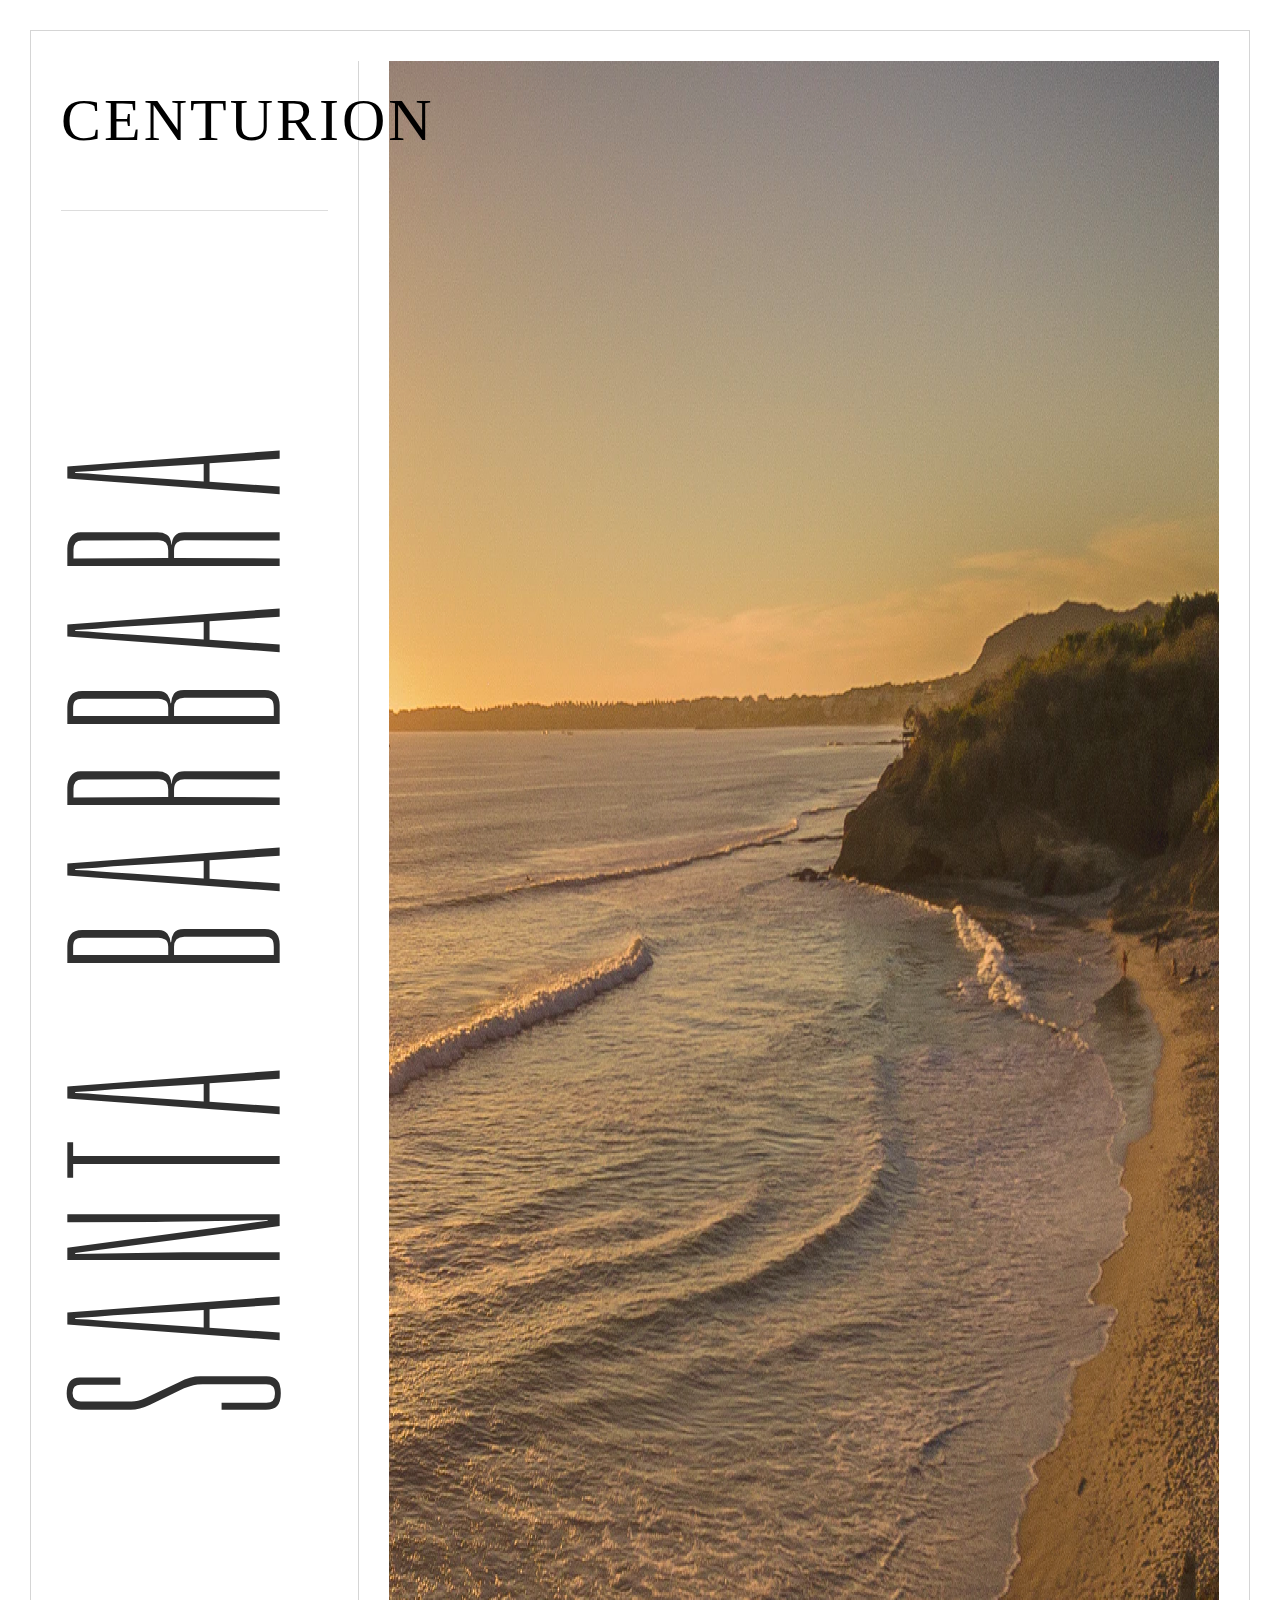
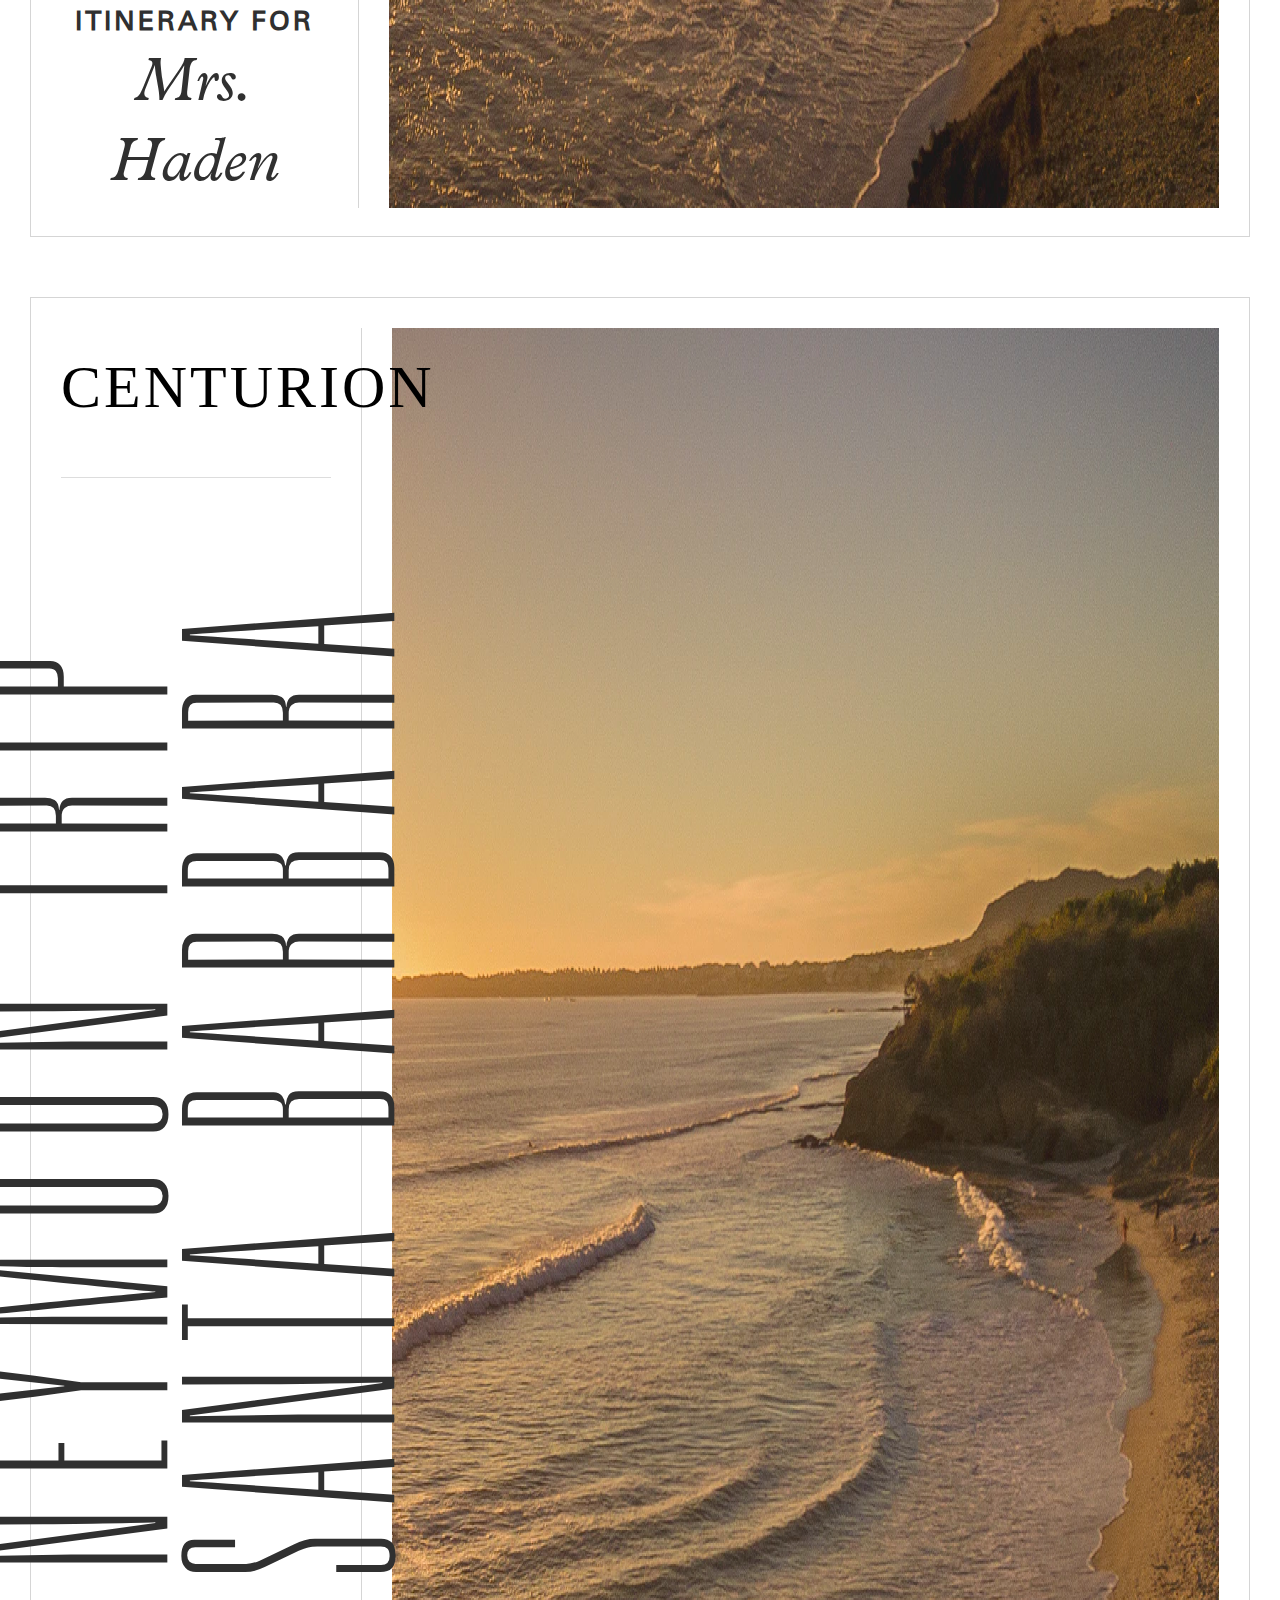
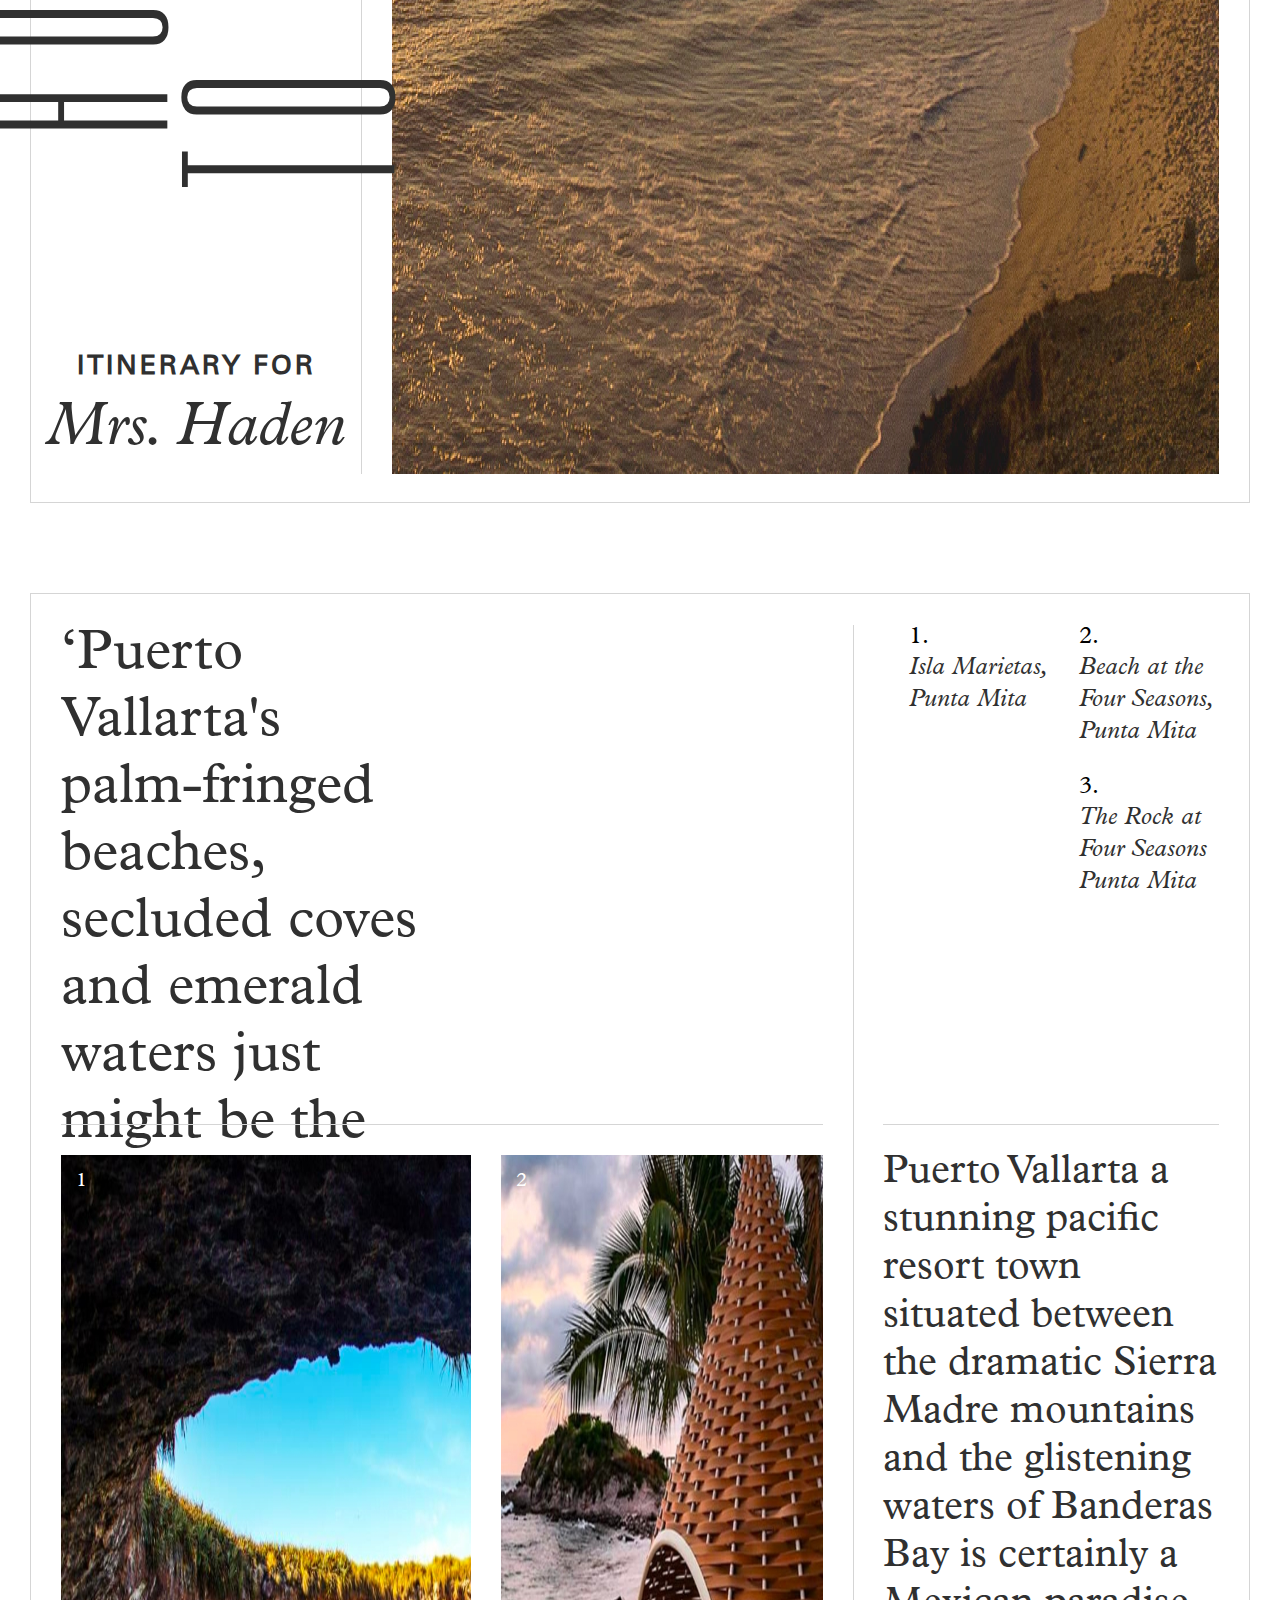
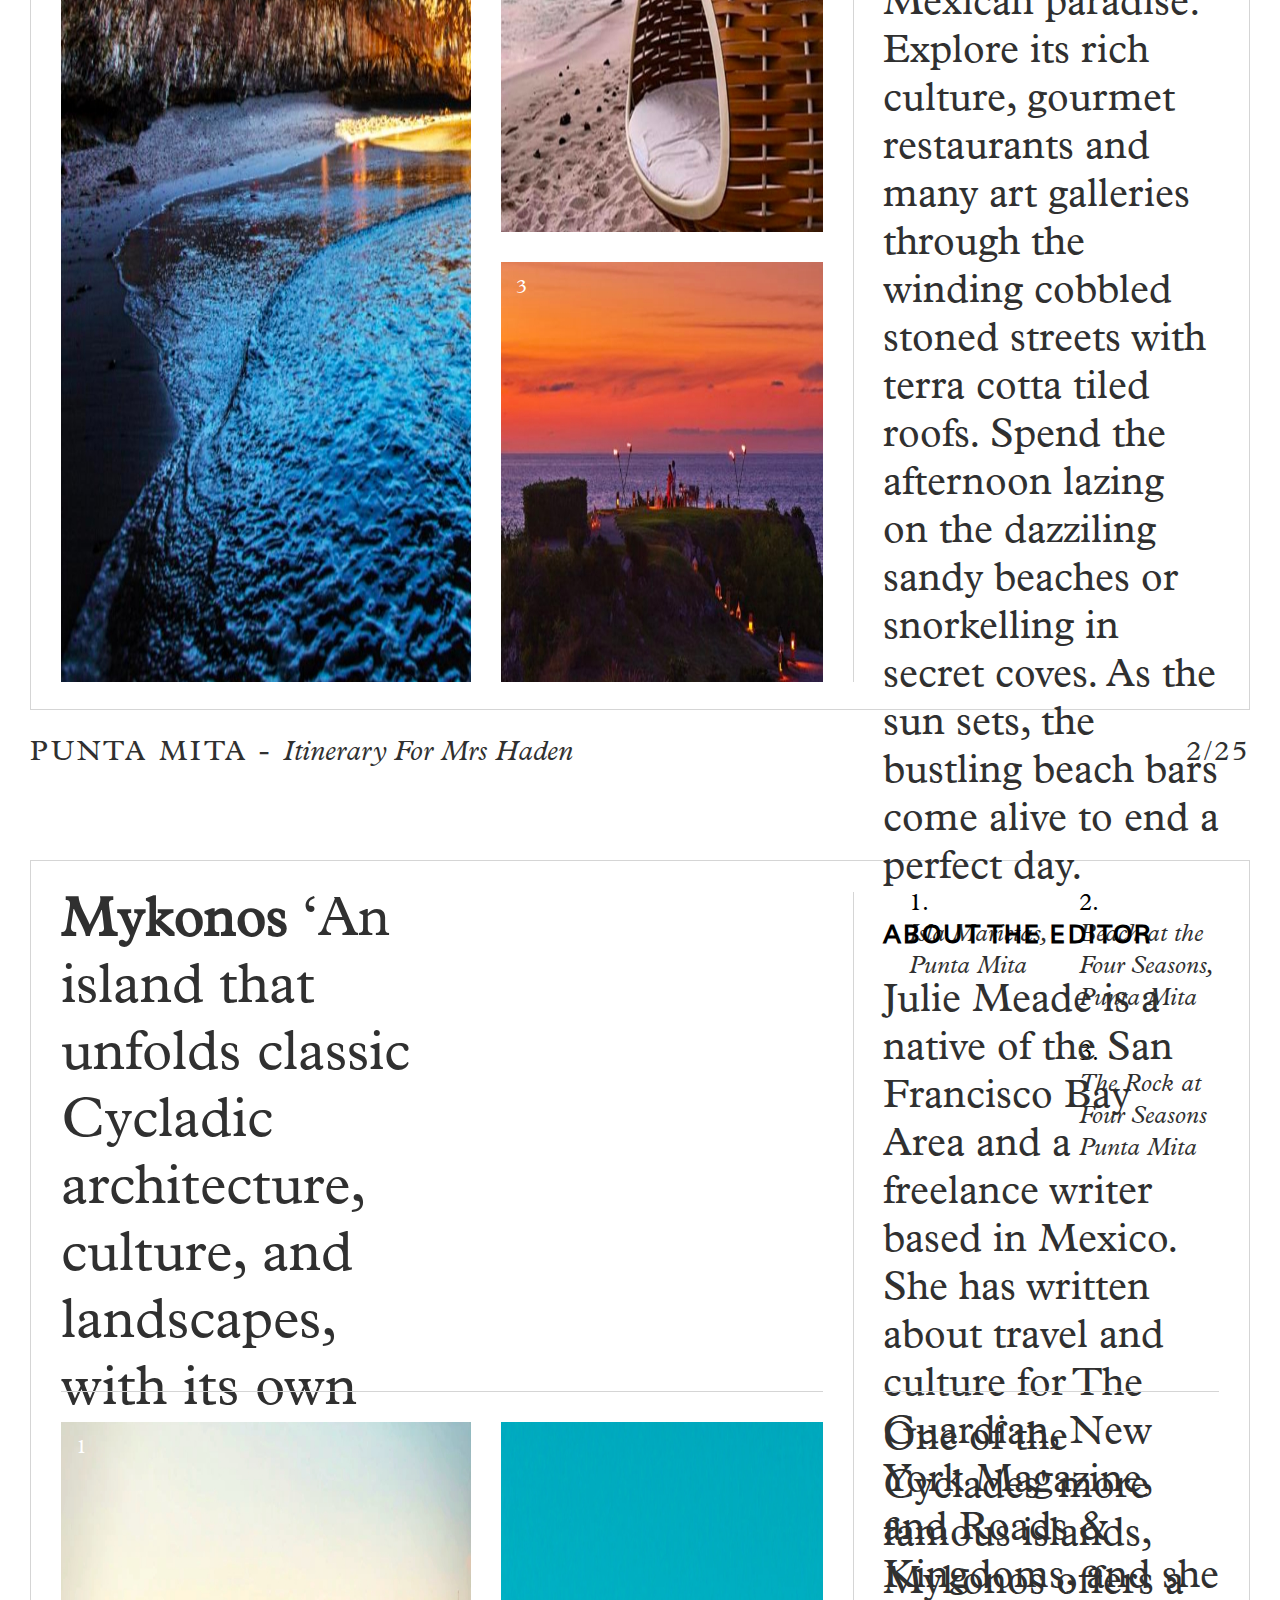
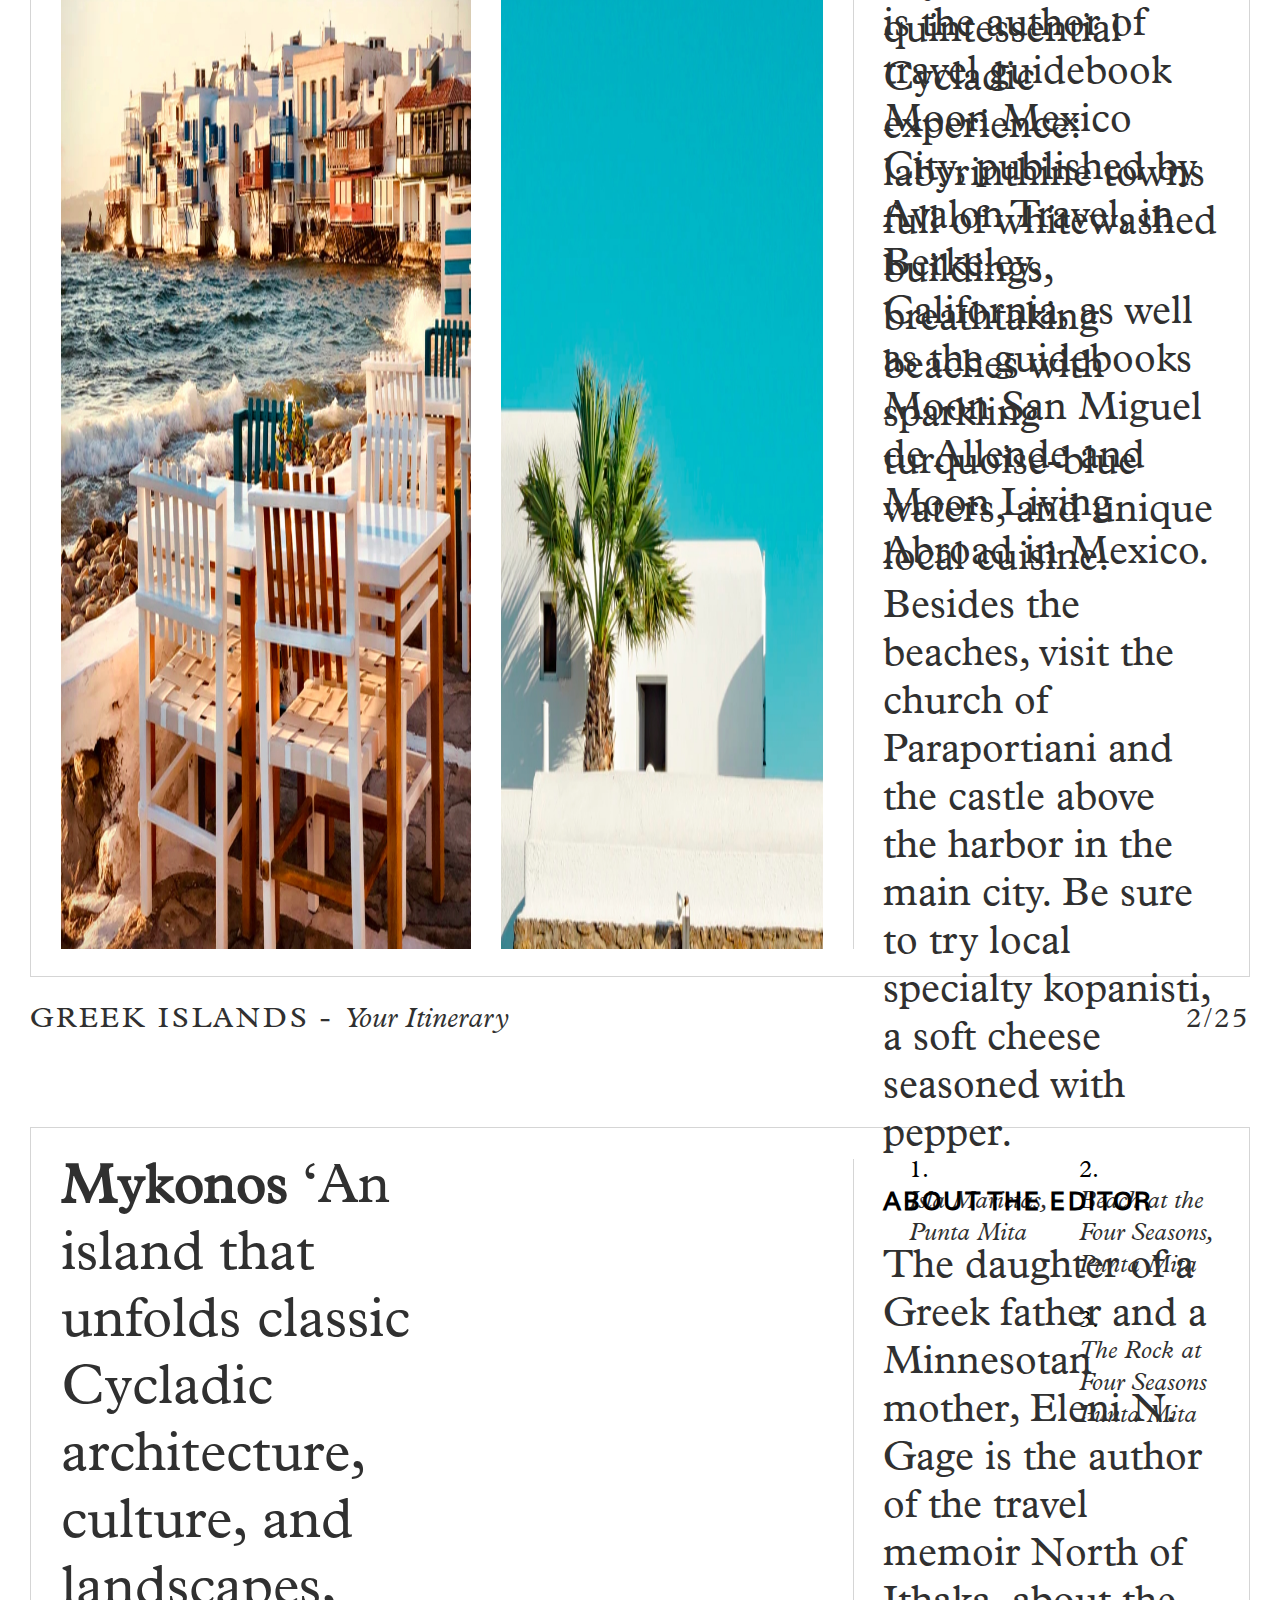
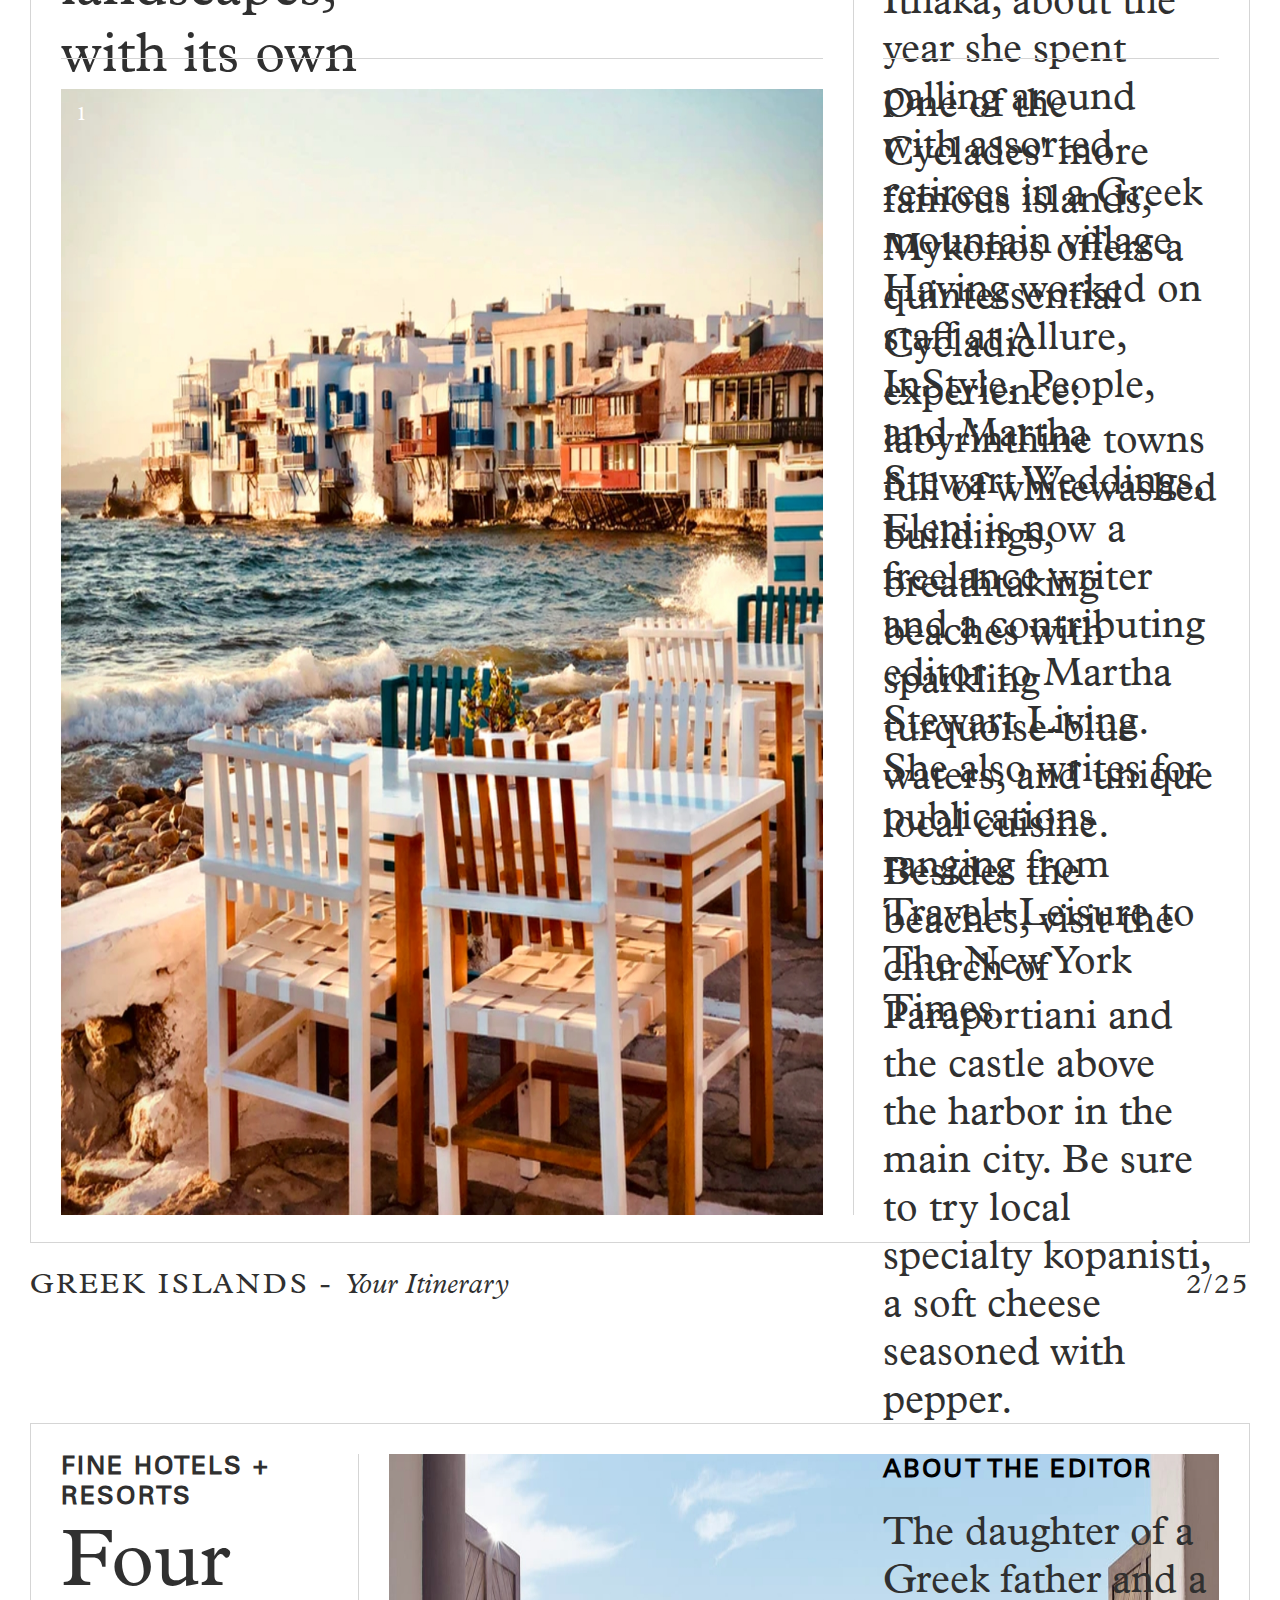
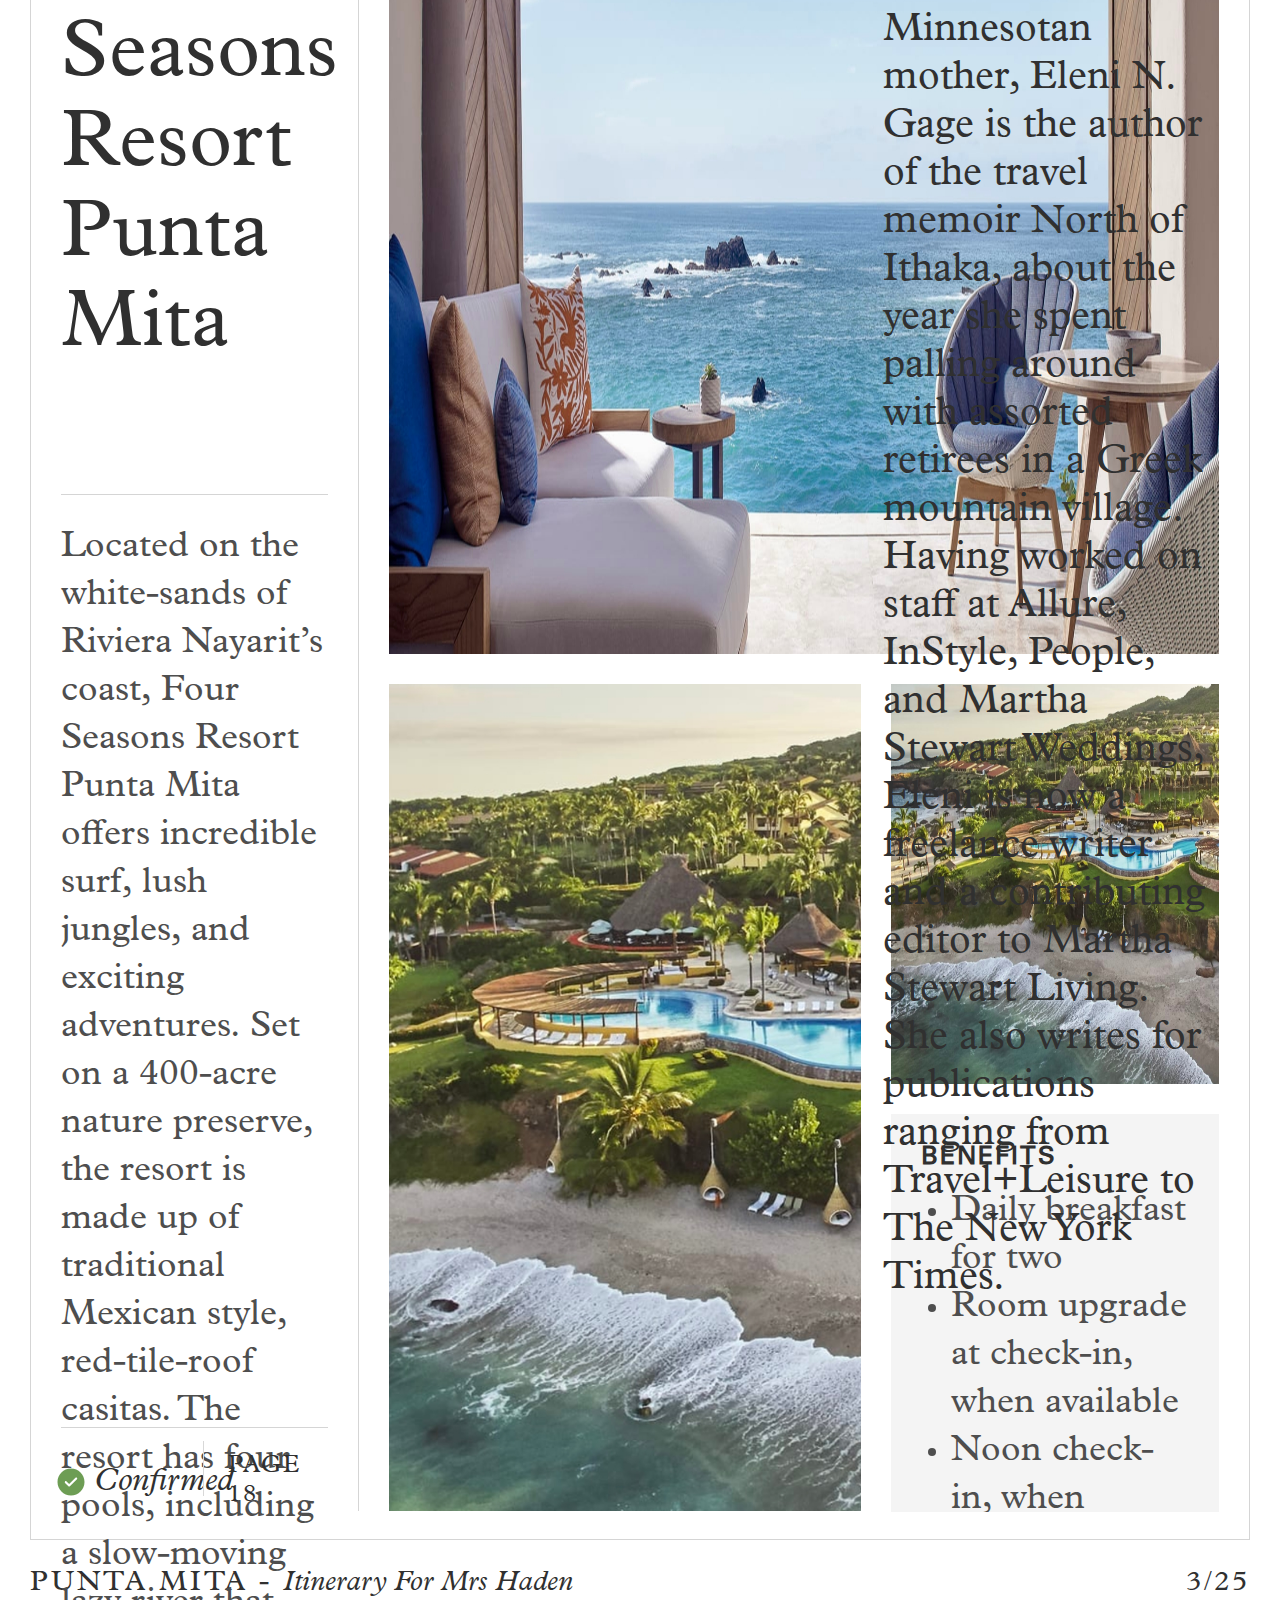
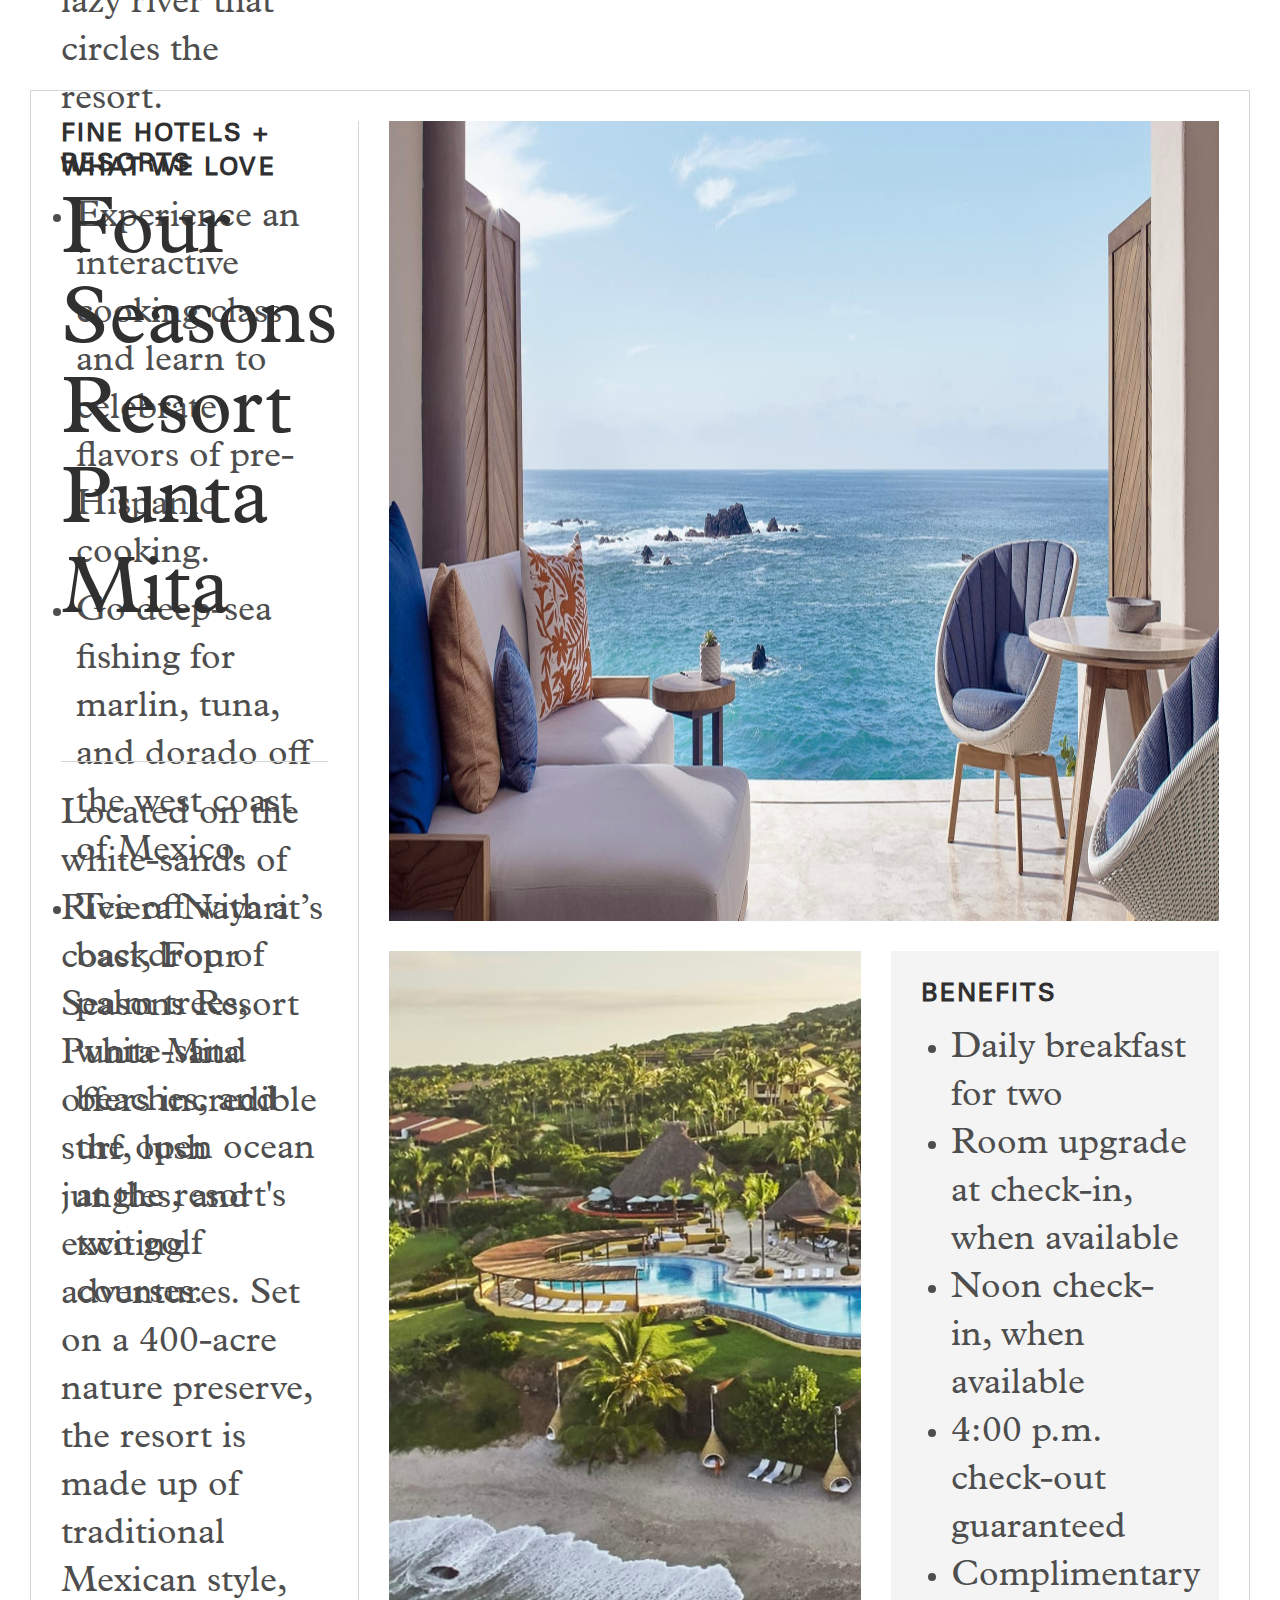
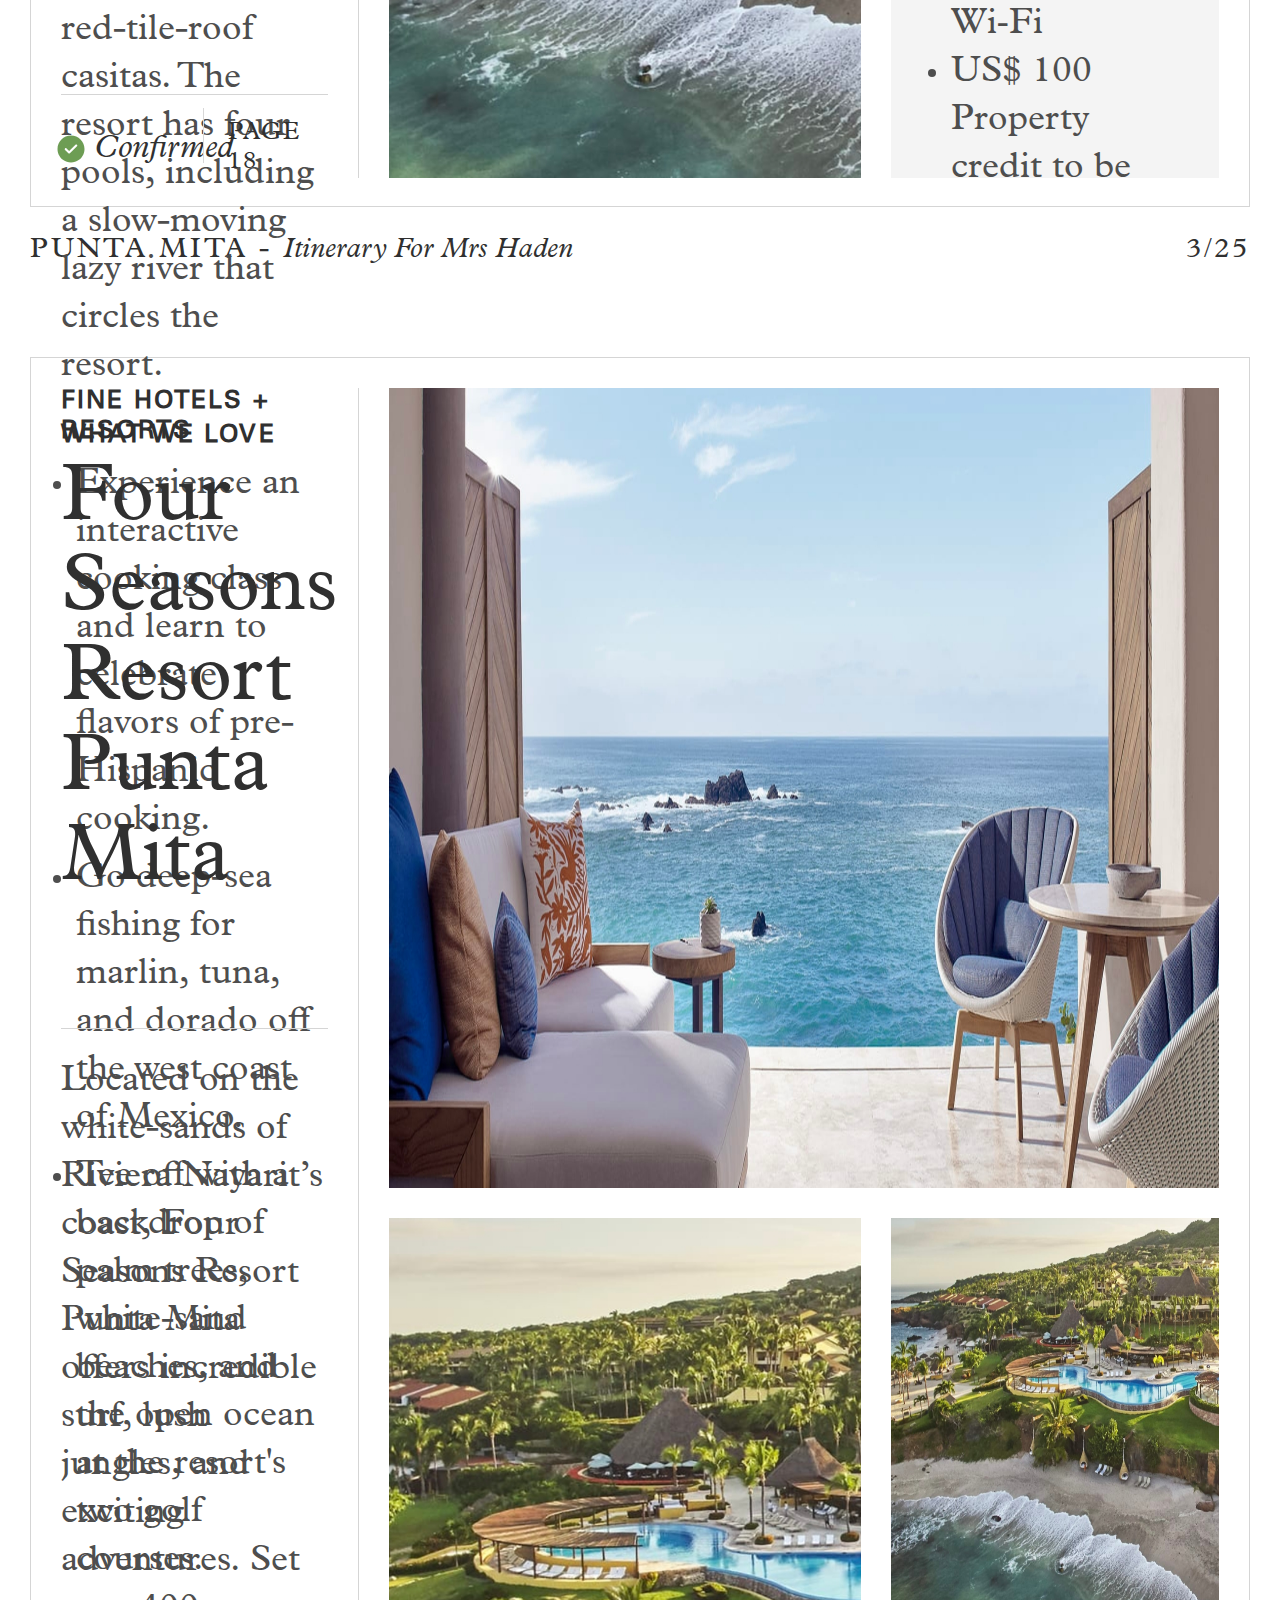
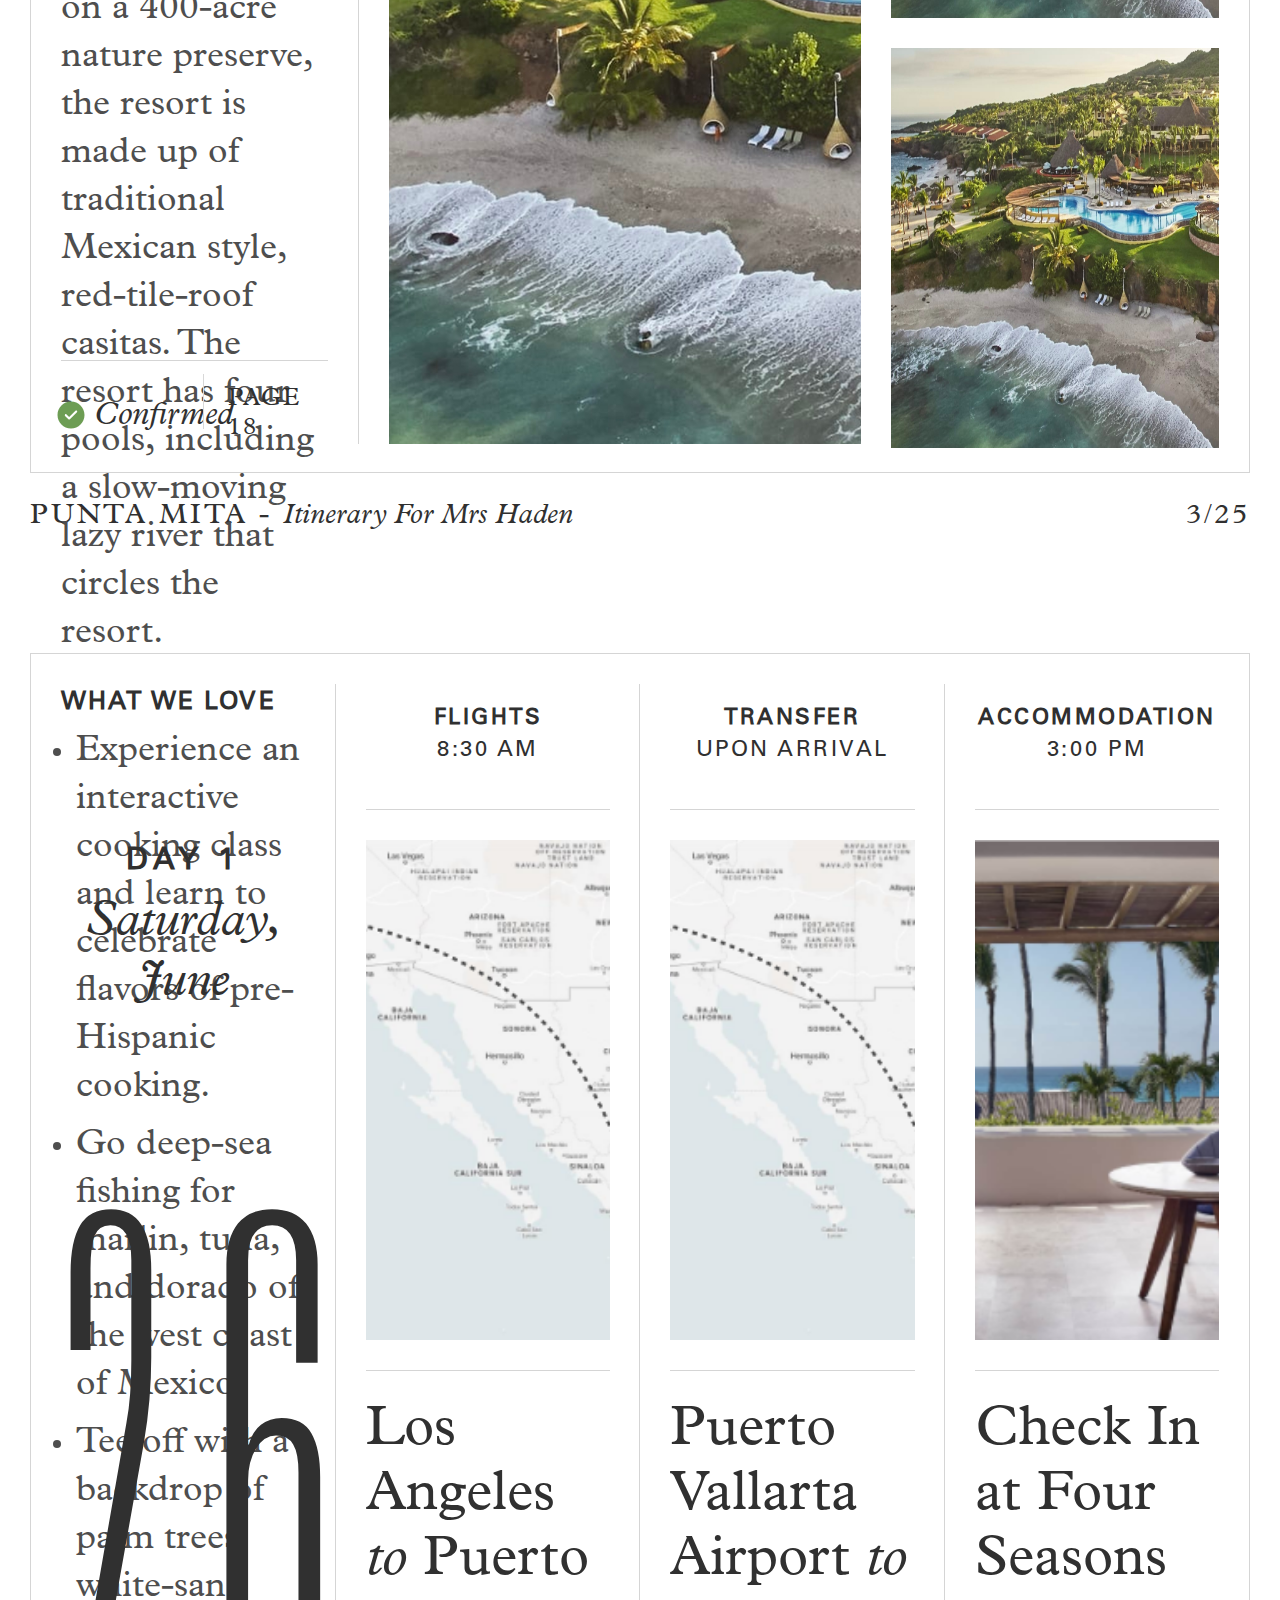
==== index.html @ c039ba8d "upload 22-june chanes23" ====
<!DOCTYPE html>
<html>
    <head>
        <meta name="viewport" content="width=device-width, initial-scale=1.0">
        <title>Project Title</title>
        <link rel="stylesheet" type="text/css" href="assets/css/style.css" />
        <style type="text/css">
            .col-w-3 {
                width: 300px;
                float: left;
                height: 100%;
            }
            .col-w-9 {
                width: calc(100% - 300px);
                float: right;
            }

            .col-w-3 .content-left {
                display: flex;
                flex-direction: column;
                justify-content: space-between;
                align-items: center;
                position: relative;
                height: 100%;
                padding-right: 30px;
            }
        </style>
    </head>
    <body>

        <!-- ################### 
        1    # content-wrap start # 
        #######################-->
        <div class="sec-padding">
            <div class="content-wrap f-height">
                <div class="grid h-100">
                    <div class="col-3">
                        <div class="content-left">
                            <div class="content-lt">
                                Centurion
                            </div>
                            <div class="content-lm">
                                <h3>Santa Barbara</h3>
                               <!-- ICELAND IN THE FAL -->
                            </div>
                            <div class="content-lb">
                                <p>Itinerary For</p>
                                <h2>Mrs. Haden</h2>
                            </div>
                        </div>
                    </div>
                    <div class="col-9">
                        <div class="content-right">
                            <img src="assets/img/banner1.png" alt="img" />
                        </div>
                    </div>
                </div>
            </div>
        </div>        

        <!-- test -->
        <div class="sec-padding">
            <div class="content-wrap f-height">
                <div class="h-100">
                    <div class="col-w-3">
                        <div class="content-left">
                            <div class="content-lt">
                                Centurion
                            </div>
                            <div class="content-lm">
                                <h3>Honeymoon Trip <br>To Santa Barbara</h3>
                               <!-- ICELAND IN THE FAL -->
                            </div>
                            <div class="content-lb">
                                <p>Itinerary For</p>
                                <h2>Mrs. Haden</h2>
                            </div>
                        </div>
                    </div>
                    <div class="col-w-9">
                        <div class="content-right">
                            <img src="assets/img/banner1.png" alt="img" />
                        </div>
                    </div>
                </div>
            </div>
        </div>
        <!-- ################### 
            # content-wrap end # 
        ######################-->

        <div class="page_break"></div>


        <!-- ################### 
        2    # Intro sec start # 
        #######################-->
        <div class="sec-padding">
            <div class="content-wrap c-height">
                <div class="intro-top">
                    <div class="grid">
                        <div class="col-4">
                            <div class="intro-heading">
                                <h3>‘Puerto Vallarta's palm-fringed beaches, secluded coves and emerald waters just might be
                                    the Mexico you've dreamed of.’</h3>
                                    <!-- &#833; -->
                                <p>By Julie Meade</p>
                            </div>
                        </div>
                        <div class="col-4">
                            
                        </div>
                        <div class="col-4">
                            <div class="intro-right-top">
                                <div class="intro-right-top-l">
                                    <div class="intro-right-top-single">
                                        <span>1.</span>
                                        <p>Isla Marietas, Punta Mita </p>
                                    </div>
                                </div>
                                <div class="intro-right-top-r">
                                    <div class="intro-right-top-single">
                                        <span>2.</span>
                                        <p>Beach at the Four Seasons, Punta Mita</p>
                                    </div>
                                    <div class="intro-right-top-single">
                                        <span>3.</span>
                                        <p>The Rock at Four Seasons Punta Mita</p>
                                    </div>
                                </div>
                            </div>
                        </div>
                    </div>
                </div><!-- /. intro-top -->

                <div class="intro-btm">
                    <div class="grid">
                        <div class="col-8">
                           <div class="intro-btm-wrap">
                                <div class="intro-btm-img">
                                    <img src="assets/img/1.jpg" alt="intro1" />
                                </div>
                                <div class="intro-btm-img">
                                    <div class="intro-btm-img2">
                                        <img src="assets/img/2.jpg" alt="intro1" />
                                    </div>
                                    <div class="intro-btm-img3">
                                        <img src="assets/img/3.jpg" alt="intro1" />
                                    </div>
                                </div>
                            </div> 
                        </div>

                        <div class="col-4">
                            <div class="intro-btm-right">
                                <p>Puerto Vallarta a stunning pacific resort town situated between the dramatic Sierra Madre mountains and the glistening waters of Banderas Bay is certainly a Mexican paradise. Explore its rich culture, gourmet restaurants and many art galleries through the winding cobbled stoned streets with terra cotta tiled roofs. Spend the afternoon lazing on the dazziling sandy beaches or snorkelling in secret coves. As the sun sets, the bustling beach bars come alive to end a perfect day.</p>
                                <span>ABOUT THE EDITOR </span>
                                <p>Julie Meade is a native of the San Francisco Bay Area and a freelance writer based in Mexico. She has written about travel and culture for The Guardian, New York Magazine, and Roads & Kingdoms, and she is the author of travel guidebook Moon Mexico City, published by Avalon Travel, in Berkeley, California, as well as the guidebooks Moon San Miguel de Allende and Moon Living Abroad in Mexico. </p>
                            </div>
                        </div>
                    </div>
                </div><!-- /. intro-top -->
            </div>
            <div class="content-footer">
                <p>PUNTA MITA - <span>Itinerary for Mrs Haden</span></p>
                <p>2/25</p>
            </div>
        </div>
        <!-- ################### 
            # Intro sec end # 
        #######################-->

        <!-- ################### 
        2.2    # Intro sec start # 
        #######################-->
        <div class="sec-padding">
            <div class="content-wrap c-height">
                <div class="intro-top">
                    <div class="grid">
                        <div class="col-4">
                            <div class="intro-heading">
                                <h3><b>Mykonos</b> ‘An island that unfolds classic Cycladic architecture, culture, and landscapes, with its own distinct character.’</h3>
                                    <!-- &#833; -->
                                <p>By REBECCA HALL</p>
                            </div>
                        </div>
                        <div class="col-4">
                            
                        </div>
                        <div class="col-4">
                            <div class="intro-right-top">
                                <div class="intro-right-top-l">
                                    <div class="intro-right-top-single">
                                        <span>1.</span>
                                        <p>Isla Marietas, Punta Mita </p>
                                    </div>
                                </div>
                                <div class="intro-right-top-r">
                                    <div class="intro-right-top-single">
                                        <span>2.</span>
                                        <p>Beach at the Four Seasons, Punta Mita</p>
                                    </div>
                                    <div class="intro-right-top-single">
                                        <span>3.</span>
                                        <p>The Rock at Four Seasons Punta Mita</p>
                                    </div>
                                </div>
                            </div>
                        </div>
                    </div>
                </div><!-- /. intro-top -->

                <div class="intro-btm">
                    <div class="grid">
                        <div class="col-8">
                           <div class="intro-btm-wrap">
                                <div class="intro-btm-img">
                                    <img src="assets/img/11.jpg" alt="intro1" />
                                </div>
                                <div class="intro-btm-img">
                                    <div class="intro-btm-img1">
                                        <img src="assets/img/12.jpg" alt="intro1" />
                                    </div>
                                </div>
                            </div> 
                        </div>

                        <div class="col-4">
                            <div class="intro-btm-right">
                                <p>One of the Cyclades' more famous islands, Mykonos offers a quintessential Cycladic experience: labyrinthine towns full of whitewashed buildings, breathtaking beaches with sparkling turquoise-blue waters, and unique local cuisine. Besides the beaches, visit the church of Paraportiani and the castle above the harbor in the main city. Be sure to try local specialty kopanisti, a soft cheese seasoned with pepper.</p>
                                <span>ABOUT THE EDITOR </span>
                                <p>The daughter of a Greek father and a Minnesotan mother, Eleni N. Gage is the author of the travel memoir North of Ithaka, about the year she spent palling around with assorted retirees in a Greek mountain village. Having worked on staff at Allure, InStyle, People, and Martha Stewart Weddings, Eleni is now a freelance writer and a contributing editor to Martha Stewart Living. She also writes for publications ranging from Travel+Leisure to The New York Times.</p>
                            </div>
                        </div>
                    </div>
                </div><!-- /. intro-top -->
            </div>
            <div class="content-footer">
                <p>Greek Islands - <span>Your Itinerary</span></p>
                <p>2/25</p>
            </div>
        </div>

        <!-- full box image -->
       <div class="sec-padding">
            <div class="content-wrap c-height">
                <div class="intro-top">
                    <div class="grid">
                        <div class="col-4">
                            <div class="intro-heading">
                                <h3><b>Mykonos</b> ‘An island that unfolds classic Cycladic architecture, culture, and landscapes, with its own distinct character.’</h3>
                                    <!-- &#833; -->
                                <p>By REBECCA HALL</p>
                            </div>
                        </div>
                        <div class="col-4">
                            
                        </div>
                        <div class="col-4">
                            <div class="intro-right-top">
                                <div class="intro-right-top-l">
                                    <div class="intro-right-top-single">
                                        <span>1.</span>
                                        <p>Isla Marietas, Punta Mita </p>
                                    </div>
                                </div>
                                <div class="intro-right-top-r">
                                    <div class="intro-right-top-single">
                                        <span>2.</span>
                                        <p>Beach at the Four Seasons, Punta Mita</p>
                                    </div>
                                    <div class="intro-right-top-single">
                                        <span>3.</span>
                                        <p>The Rock at Four Seasons Punta Mita</p>
                                    </div>
                                </div>
                            </div>
                        </div>
                    </div>
                </div><!-- /. intro-top -->

                <div class="intro-btm">
                    <div class="grid">
                        <div class="col-8">
                           <div class="intro-btm-wrap">
                                <div class="intro-btm-img full">
                                    <img src="assets/img/11.jpg" alt="intro1" />
                                </div>
                            </div> 
                        </div>

                        <div class="col-4">
                            <div class="intro-btm-right">
                                <p>One of the Cyclades' more famous islands, Mykonos offers a quintessential Cycladic experience: labyrinthine towns full of whitewashed buildings, breathtaking beaches with sparkling turquoise-blue waters, and unique local cuisine. Besides the beaches, visit the church of Paraportiani and the castle above the harbor in the main city. Be sure to try local specialty kopanisti, a soft cheese seasoned with pepper.</p>
                                <span>ABOUT THE EDITOR </span>
                                <p>The daughter of a Greek father and a Minnesotan mother, Eleni N. Gage is the author of the travel memoir North of Ithaka, about the year she spent palling around with assorted retirees in a Greek mountain village. Having worked on staff at Allure, InStyle, People, and Martha Stewart Weddings, Eleni is now a freelance writer and a contributing editor to Martha Stewart Living. She also writes for publications ranging from Travel+Leisure to The New York Times.</p>
                            </div>
                        </div>
                    </div>
                </div><!-- /. intro-top -->
            </div>
            <div class="content-footer">
                <p>Greek Islands - <span>Your Itinerary</span></p>
                <p>2/25</p>
            </div>
        </div>
        <!-- ################### 
            # Intro sec end # 
        #######################-->

        <div class="page_break"></div>

        <!-- ################### 
        3    # Hotel start # 
        #######################-->
        <div class="sec-padding">
            <div class="content-wrap c-height">
                <div class="grid h-100">
                    <div class="col-3">
                        <div class="hotel-content-left h-100">
                            <div class="hotel-content-lt">
                                <p>Fine Hotels + Resorts</p>
                                <h3>Four Seasons Resort Punta Mita</h3>
                            </div>
                            <div class="hotel-content-lm">
                                <p>Located on the white-sands of Riviera Nayarit’s coast, Four Seasons Resort Punta Mita offers incredible surf, lush jungles, and exciting adventures. Set on a 400-acre nature preserve, the resort is made up of traditional Mexican style, red-tile-roof casitas. The resort has four pools, including a slow-moving lazy river that circles the resort.</p> 
                                <h4>WHAT WE LOVE</h4>
                                <ul>
                                    <li>Experience an interactive cooking class and learn to celebrate flavors of pre-Hispanic cooking.</li>
                                    <li>Go deep-sea fishing for marlin, tuna, and dorado off the west coast of Mexico.</li>
                                    <li>Tee off with a backdrop of palm trees, white-sand beaches, and the open ocean at the resort's two golf courses.</li>
                                </ul>
                            </div>
                            <div class="hotel-content-lb">
                                <div class="">
                                    <img src="assets/img/check.svg" alt="checkbox" />
                                    <span>Confirmed</span>
                                </div>
                                <div>
                                    <p>Page 18</p>
                                </div>
                            </div>
                        </div>
                    </div>
                    <div class="col-9">
                        <div class="content-right">
                            <div class="hotel-right-top">
                                <img src="assets/img/h1.jpg" alt="hotel" />
                            </div>
                            <div class="hotel-right-bottom">
                                <div class="grid">
                                    <div class="col-7">
                                        <div class="hotel-rb-l">
                                            <img src="assets/img/h2.jpg" alt="hotel" />
                                        </div>
                                    </div>
                                    <div class="col-5">
                                        <div class="hotel-rb-r">
                                            <div class="hotel-rb-r-img mb-30">
                                                <img src="assets/img/h2.jpg" alt="hotel" />
                                            </div>
                                            <div class="hotel-details">
                                                <p>BENEFITS</p>
                                                <ul>
                                                    <li>Daily breakfast for two</li>
                                                    <li>Room upgrade at check-in, when available</li>
                                                    <li>Noon check-in, when available</li>
                                                    <li>4:00 p.m. check-out guaranteed</li>
                                                    <li>Complimentary Wi‑Fi</li>
                                                    <li>US$ 100 Property credit to be used during your stay</li>
                                                </ul>
                                            </div>
                                        </div>
                                    </div>
                                </div>
                            </div>
                        </div>
                    </div>
                </div>
            </div>
            <div class="content-footer">
                <p>PUNTA MITA - <span>Itinerary for Mrs Haden</span></p>
                <p>3/25</p>
            </div>
        </div>

        <!-- hotel start section version 2 -->
        <div class="sec-padding">
            <div class="content-wrap c-height">
                <div class="grid h-100">
                    <div class="col-3">
                        <div class="hotel-content-left h-100">
                            <div class="hotel-content-lt">
                                <p>Fine Hotels + Resorts</p>
                                <h3>Four Seasons Resort Punta Mita</h3>
                            </div>
                            <div class="hotel-content-lm">
                                <p>Located on the white-sands of Riviera Nayarit’s coast, Four Seasons Resort Punta Mita offers incredible surf, lush jungles, and exciting adventures. Set on a 400-acre nature preserve, the resort is made up of traditional Mexican style, red-tile-roof casitas. The resort has four pools, including a slow-moving lazy river that circles the resort.</p> 
                                <h4>WHAT WE LOVE</h4>
                                <ul>
                                    <li>Experience an interactive cooking class and learn to celebrate flavors of pre-Hispanic cooking.</li>
                                    <li>Go deep-sea fishing for marlin, tuna, and dorado off the west coast of Mexico.</li>
                                    <li>Tee off with a backdrop of palm trees, white-sand beaches, and the open ocean at the resort's two golf courses.</li>
                                </ul>
                            </div>
                            <div class="hotel-content-lb">
                                <div class="">
                                    <img src="assets/img/check.svg" alt="checkbox" />
                                    <span>Confirmed</span>
                                </div>
                                <div>
                                    <p>Page 18</p>
                                </div>
                            </div>
                        </div>
                    </div>
                    <div class="col-9">
                        <div class="content-right">
                            <div class="hotel-right-top">
                                <img src="assets/img/h1.jpg" alt="hotel" />
                            </div>
                            <div class="hotel-right-bottom">
                                <div class="grid">
                                    <div class="col-7">
                                        <div class="hotel-rb-l">
                                            <img src="assets/img/h2.jpg" alt="hotel" />
                                        </div>
                                    </div>
                                    <div class="col-5">
                                        <div class="hotel-rb-r">
                                            <div class="hotel-details full">
                                                <p>BENEFITS</p>
                                                <ul>
                                                    <li>Daily breakfast for two</li>
                                                    <li>Room upgrade at check-in, when available</li>
                                                    <li>Noon check-in, when available</li>
                                                    <li>4:00 p.m. check-out guaranteed</li>
                                                    <li>Complimentary Wi‑Fi</li>
                                                    <li>US$ 100 Property credit to be used during your stay</li>
                                                </ul>
                                            </div>
                                        </div>
                                    </div>
                                </div>
                            </div>
                        </div>
                    </div>
                </div>
            </div>
            <div class="content-footer">
                <p>PUNTA MITA - <span>Itinerary for Mrs Haden</span></p>
                <p>3/25</p>
            </div>
        </div>

        <!-- hotel start section version 3 -->
        <div class="sec-padding">
            <div class="content-wrap c-height">
                <div class="grid h-100">
                    <div class="col-3">
                        <div class="hotel-content-left h-100">
                            <div class="hotel-content-lt">
                                <p>Fine Hotels + Resorts</p>
                                <h3>Four Seasons Resort Punta Mita</h3>
                            </div>
                            <div class="hotel-content-lm">
                                <p>Located on the white-sands of Riviera Nayarit’s coast, Four Seasons Resort Punta Mita offers incredible surf, lush jungles, and exciting adventures. Set on a 400-acre nature preserve, the resort is made up of traditional Mexican style, red-tile-roof casitas. The resort has four pools, including a slow-moving lazy river that circles the resort.</p> 
                                <h4>WHAT WE LOVE</h4>
                                <ul>
                                    <li>Experience an interactive cooking class and learn to celebrate flavors of pre-Hispanic cooking.</li>
                                    <li>Go deep-sea fishing for marlin, tuna, and dorado off the west coast of Mexico.</li>
                                    <li>Tee off with a backdrop of palm trees, white-sand beaches, and the open ocean at the resort's two golf courses.</li>
                                </ul>
                            </div>
                            <div class="hotel-content-lb">
                                <div class="">
                                    <img src="assets/img/check.svg" alt="checkbox" />
                                    <span>Confirmed</span>
                                </div>
                                <div>
                                    <p>Page 18</p>
                                </div>
                            </div>
                        </div>
                    </div>
                    <div class="col-9">
                        <div class="content-right">
                            <div class="hotel-right-top">
                                <img src="assets/img/h1.jpg" alt="hotel" />
                            </div>
                            <div class="hotel-right-bottom">
                                <div class="grid">
                                    <div class="col-7">
                                        <div class="hotel-rb-l">
                                            <img src="assets/img/h2.jpg" alt="hotel" />
                                        </div>
                                    </div>
                                    <div class="col-5">
                                        <div class="hotel-rb-r">
                                            <div class="hotel-rb-r-img mb-30">
                                                <img src="assets/img/h2.jpg" alt="hotel">
                                            </div>
                                            <div class="hotel-rb-r-img">
                                                <img src="assets/img/h2.jpg" alt="hotel">
                                            </div>
                                        </div>
                                    </div>
                                </div>
                            </div>
                        </div>
                    </div>
                </div>
            </div>
            <div class="content-footer">
                <p>PUNTA MITA - <span>Itinerary for Mrs Haden</span></p>
                <p>3/25</p>
            </div>
        </div>
        <!-- ################### 
            # Hotel End # 
        #######################-->

        <div class="page_break"></div>

        <!-- ################### 
        4.1  # day-content start # 
        #######################-->
        <div class="sec-padding">
            <div class="content-wrap c-height">
                <div class="grid grid-column-gap-60 h-100 day-1 day-height-2">
                    <div class="col-3">
                        <div class="day-content-left border-right-after">
                            <div class="day-content-lt">
                                <p>Day 1</p>
                                <h4>Saturday, June</h4>
                            </div>
                            <div class="day-content-lm">
                                <h2>26</h2>
                            </div>
                            <div class="day-content-lb">
                                <p>Arrive in<br>Punta Mita</p>
                            </div>
                        </div>
                    </div>
                    <div class="col-3">
                        <div class="day-content-col border-right-after h-100">
                            <div class="day-content-heading">
                                <p>FLIGHTS <span>8:30 AM</span></p>
                            </div>
                            <div class="day-content-map">
                                <img src="assets/img/m3.png" alt="map" />
                            </div>
                            <div class="day-content-map-heading">
                                <h2>Los Angeles <br><span>to</span> Puerto Vallarta</h2>
                            </div>
                            <div class="day-content-destination ">
                                <div class="day-content-flag">
                                    <img src="assets/img/au.svg" />
                                </div>
                                <div class="day-content-duration">
                                    <div>
                                        <h3>08:30 AM</h3>
                                        <p>LAX</p>
                                    </div>
                                    <div>                                
                                        <img src="assets/img/dir.svg" alt="author" />
                                    </div>
                                    <div>
                                        <h3>01:35 PM</h3>
                                        <p>PVR</p>
                                    </div>
                                </div>
                            </div>
                            <div class="day-content">
                                <p>Flights for Mr. and Mrs. Haden and Mr. Jamal Liggin</p>
                            </div>
                            <div class="hotel-content-lb">
                                <div class="">
                                    <img src="assets/img/check.svg" alt="checkbox">
                                    <span>Confirmed</span>
                                </div>
                                <div>
                                    <p>Page 18</p>
                                </div>
                            </div>
                        </div>
                    </div> <!-- day-content-single-col -->
                    <div class="col-3">
                        <div class="day-content-col border-right-after h-100">
                            <div class="day-content-heading">
                                <p>Transfer
                                    <span>UPON ARRIVAL</span></p>
                            </div>
                            <div class="day-content-map">
                                <img src="assets/img/m3.png" alt="map" />
                            </div>
                            <div class="day-content-map-heading">
                                <h2>Puerto Vallarta Airport <span>to</span> Hotel</h2>
                            </div>
                            <div class="day-content">
                                <p>Transfer for 3 adults</p>
                            </div>
                            <div class="hotel-content-lb">
                                <div class="">
                                    <img src="assets/img/check.svg" alt="checkbox">
                                    <span>Confirmed</span>
                                </div>
                                <div>
                                    <p>Page 18</p>
                                </div>
                            </div>
                        </div>
                    </div> <!-- day-content-single-col -->
                    <div class="col-3">
                        <div class="day-content-col h-100">
                            <div class="day-content-heading">
                                <p>Accommodation
                                 <span>3:00 PM</span></p>
                            </div>
                            <div class="day-content-map">
                                <img src="assets/img/resort2.png" alt="map" />
                            </div>
                            <div class="day-content-map-heading">
                                <h2>Check In at Four Seasons Resort Punta Mita </h2>
                            </div>
                            <div class="day-content">
                                
                            </div>
                            <div class="hotel-content-lb">
                                <div class="">
                                    <img src="assets/img/check.svg" alt="checkbox">
                                    <span>Confirmed</span>
                                </div>
                                <div>
                                    <p>Page 18</p>
                                </div>
                            </div>
                        </div>
                    </div> <!-- day-content-single-col -->

                </div><!-- /. intro-top -->
            </div>
            <div class="content-footer">
                <p>PUNTA MITA - <span>Itinerary for Mrs Haden</span></p>
                <p>4/25</p>
            </div>
        </div>
        <!-- ################### 
          # day-content End # 
        #######################-->

        <div class="page_break"></div>
        
        <!-- ################### 
        4.2  # day-content start # 
        #######################-->
        <div class="sec-padding">
            <div class="content-wrap c-height">
                <div class="grid grid-column-gap-60 h-100 day-1 day-height-2">
                    <div class="col-3">
                        <div class="day-content-left border-right-after">
                            <div class="day-content-lt">
                                <p>Day 1</p>
                                <h4>Wednesday, August</h4>
                            </div>
                            <div class="day-content-lm">
                                <h2>10</h2>
                            </div>
                            <div class="day-content-lb">
                                <p>Arrive in<br>Mykonos</p>
                            </div>
                        </div>
                    </div>
                    <div class="col-3">
                        <div class="day-content-col border-right-after">
                            <div class="day-content-heading">
                                <p>FLIGHTS <span>8:30 AM</span></p>
                            </div>
                            <div class="day-content-map">
                                <img src="assets/img/m3.png" alt="map" />
                            </div>
                            <div class="day-content-map-heading">
                                <h2>Los Angeles / Philadelphia <br><span>to</span> Puerto Vallarta</h2>
                            </div>
                            <div class="flight-map-dir mb-30">
                                <h3>Flights for Mr. & Mrs. Haden </h3>
                                <div class="day-content-destination ">
                                    <div class="day-content-flag">
                                        <img src="assets/img/au.svg" />
                                    </div>
                                    <div class="day-content-duration">
                                        <div>
                                            <h3>08:30 AM</h3>
                                            <p>LAX</p>
                                        </div>
                                        <div>                                
                                            <img src="assets/img/dir.svg" alt="author" />
                                        </div>
                                        <div>
                                            <h3>01:35 PM</h3>
                                            <p>PVR</p>
                                        </div>
                                    </div>
                                </div>
                            </div>
                            <div class="flight-map-dir">
                                <h3>Flights for Mr. & Mrs. Skacel</h3>
                                <div class="day-content-destination border-b-none">
                                    <div class="day-content-flag">
                                        <img src="assets/img/au3.svg" />
                                    </div>
                                    <div class="day-content-duration">
                                        <div>
                                            <h3>06:40 AM</h3>
                                            <p>PHL</p>
                                        </div>
                                        <div>                                
                                            <img src="assets/img/dir.svg" alt="author" />
                                        </div>
                                        <div>
                                            <h3>09:12 PM</h3>
                                            <p>DFW</p>
                                        </div>
                                    </div>
                                </div>
                                <div class="day-content-destination ">
                                    <div class="day-content-flag">
                                        <img src="assets/img/au3.svg" />
                                    </div>
                                    <div class="day-content-duration">
                                        <div>
                                            <h3>10:41 AM</h3>
                                            <p>DFW</p>
                                        </div>
                                        <div>                                
                                            <img src="assets/img/dir.svg" alt="author" />
                                        </div>
                                        <div>
                                            <h3>01:17 PM</h3>
                                            <p>PVR</p>
                                        </div>
                                    </div>
                                </div>
                            </div>

                            <div class="hotel-content-lb">
                                <div class="">
                                    <img src="assets/img/check.svg" alt="checkbox">
                                    <span>Confirmed</span>
                                </div>
                                <div>
                                    <p>Page 18</p>
                                </div>
                            </div>
                        </div>
                    </div> <!-- day-content-single-col -->
                    <div class="col-6">
                        <div class="day-content-col">
                            <div class="day-content-heading">
                                <p>EXPERIENCE
                                    <span>Gastronomy</span></p>
                            </div>
                            <div class="day-content-map">
                                <img src="assets/img/food-plate.jpg" alt="map" />
                            </div>
                            <div class="day-content-map-heading mb-0">
                                <h2>Learn the Secrets of Parian Cuisine with Chef Petros Tsounakis</h2>
                            </div>
                            <div class="day-content">
                                <div class="grid grid-column-gap-60">
                                    <div class="col-6">
                                        <div class="border-right-after h-500-pt">
                                            <p><span>"Experience delicious Paros cuisine with private chef and ex-restaurant owner Petros Tsounakis."</span>
                                            Cycladic cuisine is one of the most revered in all of Greece. While tavernas and restaurants pepper the island of Paros, imagine the experience of a private, hands-on cooking class and dinner with one of Paros’s own celebrated chefs. Learn the beauty and depth of the region’s cuisine, incorporating the fresh catch of the day, sustainable farming methods, organic seasonal produce, and ancient recipes.</p>
                                        </div>
                                    </div>
                                    <div class="col-6">
                                        <div class="">
                                            <p>A fisherman since his youth, Parian native Petros Tsounakis was always peering over the pot in his mother’s kitchen. He received his formal training in the Greek Army’s canteen, and after honing his skills in various restaurants, he opened his own restaurant to great celebration, a casual seafood taverna that became synonymous with authentic Parian cuisine and heritage. Tsounakis now carries that prescience and passion to private kitchens on the island.</p>
                                        </div>
                                    </div>
                                </div>
                            </div>
                        </div>
                    </div> <!-- day-content-single-col -->

                </div><!-- /. intro-top -->
            </div>
            <div class="content-footer">
                <p>PUNTA MITA - <span>Itinerary for Mrs Haden</span></p>
                <p>4/25</p>
            </div>
        </div>
        <!-- ################### 
          # day-content End # 
        #######################-->

        <div class="page_break"></div>

        <!-- ################### 
        5  # day-content 1 start # 
        #######################-->
        <div class="sec-padding">
            <div class="content-wrap c-height">
                <div class="grid grid-column-gap-60 h-100 day-1">

                    <div class="col-3">
                        <div class="day-content-col border-right-after h-100">
                            <div class="day-content-heading">
                                <p>Experience <span>4:00 PM</span></p>
                            </div>
                            <div class="day-content-map">
                                <img src="assets/img/day1.png" alt="day" />
                            </div>
                            <div class="day-content-map-heading mb-0">
                                <h2>Tequila Blending Experience <span>to</span> Puerto Vallarta</h2>
                            </div>
                            <div class="day-content">
                                <p> 
                                    <span> "Immerse yourself in the world of this spirit to achieve a high-scored mastery."</span><br>
                                    It is worldwide known that the best tequila on the globe is the one made in the home
                                    country of this precious beverage: Mexico. Punta Mita’s experts state that to improve
                                    Mexican tequila the only thing that can be done is blend it yourself. Learn this
                                    liquor’s processes and development and how taste, aroma and color flourish. Then, use
                                    your recently acquired knowledge to create a master supreme tequila.</p>
                            </div>
                            <div class="hotel-content-lb">
                                <div class="">
                                    <img src="assets/img/check.svg" alt="checkbox">
                                    <span>Confirmed</span>
                                </div>
                                <div>
                                    <p>Page 19</p>
                                </div>
                            </div>
                        </div>
                    </div> <!-- day-content-single-col -->
                    <div class="col-3">
                        <div class="day-content-col border-right-after h-100">
                            <div class="day-content-heading">
                                <p>Dinner
                                     <span>8:30 PM</span></p>
                            </div>
                            <div class="day-content-map">
                                <img src="assets/img/day1-copy.png" alt="day" />
                            </div>
                            <div class="day-content-map-heading mb-0">
                                <h2>Bahia by Richard Sandoval at the <span>Four Seasons</span> </h2>
                            </div>
                            <div class="day-content">
                                <p>
                                    Put your feet in the sand at this quintessential beachside restaurant. The smell of
                                    freshly grilled meats, seafood and vegetables make this restaurant our most popular with
                                    guests and locals alike. Its beach and game room proximity make this restaurant popular
                                    for lingering family dinners.</p>
                            </div>
                            <div class="hotel-content-lb">
                                <div class="">
                                    <img src="assets/img/check.svg" alt="checkbox">
                                    <span>Confirmed</span>
                                </div>
                                <div>
                                    <p>Page 19</p>
                                </div>
                            </div>
                        </div>
                    </div> <!-- day-content-single-col -->

                </div><!-- /. intro-top -->
            </div>
            <div class="content-footer">
                <p>PUNTA MITA - <span>Itinerary for Mrs Haden</span></p>
                <p>5/25</p>
            </div>
        </div>
        <!-- ################### 
          # day-content 1 End #
        #######################-->

         <div class="page_break"></div>

        <!-- ################### 
        6  # day-content 2 start # 
        #######################-->
        <div class="sec-padding">
            <div class="content-wrap c-height">
                <div class="grid grid-column-gap-60 h-100 day-1 day-height-4">
                    <div class="col-3">
                        <div class="day-content-left border-right-after">
                            <div class="day-content-lt">
                                <p>Day 2</p>
                                <h4>Saturday, June</h4>
                            </div>
                            <div class="day-content-lm">
                                <h2>27</h2>
                            </div>
                            <div class="day-content-lb">
                                <p>Sayulita
                                <br>Shopping</p>
                            </div>
                        </div>
                    </div>
                    <div class="col-3">
                        <div class="day-content-col border-right-after h-100">
                            <div class="day-content-heading">
                                <p>WELLNESS
                                     <span>9:00 AM</span></p>
                            </div>
                            <div class="day-content-map">
                                <img src="assets/img/gym.png" alt="gym" />
                            </div>
                            <div class="day-content-map-heading mb-0">
                                <h2>Gym Reservation - <span>every morning for the length of your stay </span> </h2>
                            </div>
                            <div class="hotel-content-lb">
                                <div class="">
                                    <img src="assets/img/check.svg" alt="checkbox">
                                    <span>Confirmed</span>
                                </div>
                                <div>
                                    <p>Page 19</p>
                                </div>
                            </div>
                        </div>
                    </div> <!-- day-content-single-col -->
                    <div class="col-3">
                        <div class="day-content-col border-right-after h-100">
                            <div class="day-content-heading">
                                <p>Experience
                                     <span>10:00 AM - AVAILABLE ALL DAY</span></p>
                            </div>
                            <div class="day-content-map">
                                <img src="assets/img/beach.png" alt="beach" />
                            </div>
                            <div class="day-content-map-heading mb-0">
                                <h2>Luxury Cabana <span> at Manzanillas Beach</span></h2>
                            </div>
                            <div class="day-content">
                                <p><span>"Take your privacy up a notch with your luxury cabana."</span></p>
                            </div>
                            <div class="hotel-content-lb">
                                <div class="">
                                    <img src="assets/img/check.svg" alt="checkbox">
                                    <span>Confirmed</span>
                                </div>
                                <div>
                                    <p>Page 19</p>
                                </div>
                            </div>
                        </div>
                    </div> <!-- day-content-single-col -->
                    <div class="col-3">
                        <div class="day-content-col h-100">
                            <div class="day-content-heading">
                                <p>EXPERIENCE <span>3:00 PM</span></p>
                            </div>
                            <div class="day-content-map">
                                <img src="assets/img/shopping.png" alt="shopping" />
                            </div>
                            <div class="day-content-map-heading mb-0">
                                <h2>Shopping in Sayulita </h2>
                            </div>
                            <div class="day-content">
                                <p>Take the opportunity to enjoy shopping while at Punta Mita. Take a short drive to
                                    Sayulita for authentic shops showcasing local crafts. We will provide a list of
                                    suggested shops based on your shopping preferences. </p>
                            </div>
                            <div class="hotel-content-lb">
                                <div class="">
                                    <img src="assets/img/check.svg" alt="checkbox">
                                    <span>Confirmed</span>
                                </div>
                                <div>
                                    <p>Page 20</p>
                                </div>
                            </div>
                        </div>
                    </div> <!-- day-content-single-col -->

                </div><!-- /. intro-top -->
            </div>
            <div class="content-footer">
                <p>PUNTA MITA - <span>Itinerary for Mrs Haden</span></p>
                <p>6/25</p>
            </div>
        </div>
        <!-- ################### 
          # day-content 2 End #
        #######################-->

         <div class="page_break"></div>

        <!-- ################### 
        7  # day-content dinner start # 
        #######################-->
        <div class="sec-padding">
            <div class="content-wrap c-height">
                <div class="grid grid-column-gap-60 h-100 day-1">

                    <div class="col-3">
                        <div class="day-content-col border-right-after h-100 ">
                            <div class="day-content-heading">
                                <p>Dinner
                                    <span> 07:30 PM</span></p>
                            </div>
                            <div class="day-content-map">
                                <img src="assets/img/Aramara.png" alt="Aramara" />
                            </div>
                            <div class="day-content-map-heading mb-0">
                                <h2>Aramara <span>at the Four Seasons</span></h2>
                            </div>
                            <div class="day-content">
                                <p>
                                   Aramara pays tribute to Asian cuisine at this unexpected jewel. Extensive study of Asian
                                   techniques in Hong Kong, Thailand and other countries, supported by local training with
                                   Asian chefs results in a stunning marriage of authentic craftsmanship and the freshest
                                   local ingredients.</p>
                            </div>
                            <div class="hotel-content-lb">
                                <div class="">
                                    <img src="assets/img/check.svg" alt="checkbox">
                                    <span>Confirmed</span>
                                </div>
                                <div>
                                    <p>Page 20</p>
                                </div>
                            </div>
                        </div>
                    </div> <!-- day-content-single-col -->


                </div><!-- /. intro-top -->
            </div>
            <div class="content-footer">
                <p>PUNTA MITA - <span>Itinerary for Mrs Haden</span></p>
                <p>7/25</p>
            </div>
        </div>
        <!-- ################### 
          # day-content dinner End #
        #######################-->
         <div class="page_break"></div>

        <!-- ################### 
        8  # day-content 3 start # 
        #######################-->
        <div class="sec-padding">
            <div class="content-wrap c-height">
                <div class="grid grid-column-gap-60 h-100 day-1">
                    <div class="col-3">
                        <div class="day-content-left border-right-after">
                            <div class="day-content-lt">
                                <p>Day 3</p>
                                <h4>Monday, June</h4>
                            </div>
                            <div class="day-content-lm">
                                <h2>28</h2>
                            </div>
                            <div class="day-content-lb">
                                <p>Golf & 
                                    <br>Romantic Dinner</p>
                            </div>
                        </div>
                    </div>
                    <div class="col-3">
                        <div class="day-content-col border-right-after h-100">
                            <div class="day-content-heading">
                                <p>Experience
                                    <span>11:00 AM</span></p>
                            </div>
                            <div class="day-content-map">
                                <img src="assets/img/day3-golf.png" alt="gym" />
                            </div>
                            <div class="day-content-map-heading mb-0">
                                <h2>Round of golf at “Bahia” Golf Course</h2>
                            </div>
                            <div class="day-content">
                                <p>Take advantage of exclusive access to two of the world’s most renowned private golf
                                    courses at Four Seasons Resort Punta Mita. Breathtaking views are complemented by
                                    pristine course conditions – and Tail of the Whale offers a bucket list opportunity to
                                    play the world’s only natural island green.
                                </p>
                            </div>
                            <div class="hotel-content-lb">
                                <div class="">
                                    <img src="assets/img/check.svg" alt="checkbox">
                                    <span>Confirmed</span>
                                </div>
                                <div>
                                    <p>Page 20</p>
                                </div>
                            </div>
                        </div>
                    </div> <!-- day-content-single-col -->
                    <div class="col-3">
                        <div class="day-content-col border-right-after h-100">
                            <div class="day-content-heading">
                                <p>Lunch
                                   
                                    <span> 03:30 PM</span></p>
                            </div>
                            <div class="day-content-map">
                                <img src="assets/img/day3-lunch.png" alt="beach" />
                            </div>
                            <div class="day-content-map-heading mb-0">
                                <h2>Tail of the Whale Clubhouse</h2>
                            </div>
                            <div class="day-content">
                                <p>Classic American and Mexican dishes are bountiful at this golf course adjacent
                                    restaurant. Fuel up overlooking the newly renovated driving range – great for golfers,
                                    tennis players or bike riders.</p>
                            </div>
                            <div class="hotel-content-lb">
                                <div class="">
                                    <img src="assets/img/check.svg" alt="checkbox">
                                    <span>Confirmed</span>
                                </div>
                                <div>
                                    <p>Page 20</p>
                                </div>
                            </div>
                        </div>
                    </div> <!-- day-content-single-col -->
                    <div class="col-3">
                        <div class="day-content-col h-100">
                            <div class="day-content-heading">
                                <p>
                                    Romantic Dinner
                                     <span>08:00 PM</span>
                                 </p>
                            </div>
                            <div class="day-content-map">
                                <img src="assets/img/day3-dinner.png" alt="dinner" />
                            </div>
                            <div class="day-content-map-heading mb-0">
                                <h2>Romantic Dinner at <span>The Rock </span></h2>
                            </div>
                            <div class="day-content">
                                <p>Enjoy a private dinner with your partner in a variety of locations around the Resort.
                                    Perched above the Pacific, "The Rock" is the most coveted spot for intimate
                                    celebrations, while Las Manzanillas is a secluded beach where you'll enjoy your dinner
                                    in the glow of the setting Punta Mita sun. Four Seasons' innovative menus and attentive
                                    team will ensure your time spent together is not soon forgotten. </p>
                            </div>
                            <div class="hotel-content-lb">
                                <div class="">
                                    <img src="assets/img/check.svg" alt="checkbox">
                                    <span>Confirmed</span>
                                </div>
                                <div>
                                    <p>Page 21</p>
                                </div>
                            </div>
                        </div>
                    </div> <!-- day-content-single-col -->

                </div><!-- /. intro-top -->
            </div>
            <div class="content-footer">
                <p>PUNTA MITA - <span>Itinerary for Mrs Haden</span></p>
                <p>8/25</p>
            </div>
        </div>
        <!-- ################### 
          # day-content 3 End #
        #######################-->

        <div class="page_break"></div>

        <!-- ################### 
        9  # day-content 4 start # 
        #######################-->
        <div class="sec-padding">
            <div class="content-wrap c-height">
                <div class="grid grid-column-gap-60 h-100 day-1 day-height-3">
                    <div class="col-3">
                        <div class="day-content-left border-right-after">
                            <div class="day-content-lt">
                                <p>Day 4</p>
                                <h4>Tuesday, June</h4>
                            </div>
                            <div class="day-content-lm">
                                <h2>29</h2>
                            </div>
                            <div class="day-content-lb">
                                <p>Anniversary & <br>Children Arrive</p>
                            </div>
                        </div>
                    </div>
                    <div class="col-3">
                        <div class="day-content-col border-right-after h-100">
                            <div class="day-content-heading">
                                <p>FLIGHTS
                                     <span>09:50 AM</span></p>
                            </div>
                            <div class="day-content-map">
                                <img src="assets/img/m2.png" alt="map" />
                            </div>
                            <div class="day-content-map-heading">
                                <h2>Los Angeles <span>to</span> Puerto Vallarta for the Children</h2>
                            </div>
                            <div class="day-content-destination ">
                                <div class="day-content-flag">
                                    <img src="assets/img/au.svg" />
                                </div>
                                <div class="day-content-duration">
                                    <div>
                                        <h3>09:50 AM</h3>
                                        <p>LAX</p>
                                    </div>
                                    <div>
                                        <img src="assets/img/dir.svg" alt="author" />
                                    </div>
                                    <div>
                                        <h3>02:55 PM</h3>
                                        <p>PVR</p>
                                    </div>
                                </div>
                            </div>
                            <div class="day-content">
                                <p>Flights for Tanya Brown, Timothy Brown, Joseph Ali Haden and Jett Arman Haden</p>
                            </div>
                            <div class="hotel-content-lb">
                                <div class="">
                                    <img src="assets/img/check.svg" alt="checkbox">
                                    <span>Confirmed</span>
                                </div>
                                <div>
                                    <p>Page 16</p>
                                </div>
                            </div>
                        </div>
                    </div> <!-- day-content-single-col -->
                    <div class="col-3">
                        <div class="day-content-col border-right-after h-100">
                            <div class="day-content-heading">
                                <p>EXPERIENCE
                                  <span> 10:00 AM - AVAILABLE ALL DAY</span>
                                </p>
                            </div>
                            <div class="day-content-map">
                                <img src="assets/img/beach.png" alt="beach" />
                            </div>
                            <div class="day-content-map-heading mb-0">
                                <h2>Luxury Cabana at <span>Manzanillas Beach</span></h2>
                            </div>
                            <div class="day-content">
                                <p>"Take your privacy up a notch with your luxury cabana."</p>
                            </div>
                            <div class="hotel-content-lb">
                                <div class="">
                                    <img src="assets/img/check.svg" alt="checkbox">
                                    <span>Confirmed</span>
                                </div>
                                <div>
                                    <p>Page 19</p>
                                </div>
                            </div>
                        </div>
                    </div> <!-- day-content-single-col -->
                    <div class="col-3">
                        <div class="day-content-col h-100">
                            <div class="day-content-heading">
                                <p>EXPERIENCE
                                     <span>12:30 PM</span></p>
                            </div>
                            <div class="day-content-map">
                                <img src="assets/img/chakra.png" alt="chakra" />
                            </div>
                            <div class="day-content-map-heading mb-0">
                                <h2>Chakra Balancing Ritual for Mr. and Mrs. Haden </h2>
                            </div>
                            <div class="day-content">
                                <p>This unique ritual promotes harmony throughout the body by balancing chakras and
                                    meridians. To prepare mentally and physically, a stimulating full-body exfoliation with
                                    a customized scrub awakens the senses, followed by a soothing massage. The therapist
                                    then places the stones in the seven chakras of the body to connect with the vibrations
                                    of Tibetan bowls in a personalized balancing ritual to ensure the alignment of your
                                    energy centers.</p>
                            </div>
                            <div class="hotel-content-lb">
                                <div class="">
                                    <img src="assets/img/check.svg" alt="checkbox">
                                    <span>Confirmed</span>
                                </div>
                                <div>
                                    <p>Page 21</p>
                                </div>
                            </div>
                        </div>
                    </div> <!-- day-content-single-col -->

                </div><!-- /. intro-top -->
            </div>
            <div class="content-footer">
                <p>PUNTA MITA - <span>Itinerary for Mrs Haden</span></p>
                <p>9/25</p>
            </div>
        </div>
        <!-- ################### 
          # day-content 4 End # 
        #######################-->

         <div class="page_break"></div>

        <!-- ################### 
        10  # day-content dinner start # 
        #######################-->
        <div class="sec-padding">
             <div class="content-wrap c-height">
                 <div class="grid grid-column-gap-60 h-100 day-1 day-height-3">

                     <div class="col-3">
                         <div class="day-content-col border-right-after h-100">
                             <div class="day-content-heading">
                                 <p>Transfer
                                     
                                     <span> UPON ARRIVAL</span></p>
                             </div>
                             <div class="day-content-map">
                                 <img src="assets/img/m2.png" alt="m3" />
                             </div>
                             <div class="day-content-map-heading mb-0">
                                 <h2>Puerto Vallarta Airport <span>to</span> Hotel </h2>
                             </div>
                             <div class="day-content">
                                 <p>
                                     Transfer for 2 adults and 2 children</p>
                             </div>
                             <div class="hotel-content-lb">
                                 <div class="">
                                     <img src="assets/img/check.svg" alt="checkbox">
                                     <span>Confirmed</span>
                                 </div>
                                 <div>
                                     <p>Page 17</p>
                                 </div>
                             </div>
                         </div>
                     </div> <!-- day-content-single-col -->
                     <div class="col-3">
                         <div class="day-content-col border-right-after h-100">
                             <div class="day-content-heading">
                                 <p>accommodation
                                     

                                     <span> 03:00 PM</span></p>
                             </div>
                             <div class="day-content-map">
                                 <img src="assets/img/resort.png" alt="m3" />
                             </div>
                             <div class="day-content-map-heading mb-0">
                                 <h2>Check In at the Four Seasons Resort Punta Mita </h2>
                             </div>
                             <div class="day-content">
                                 <p>
                                     Switch rooms to a Penthouse, Four Bedroom, Ocean View</p>
                             </div>
                             <div class="hotel-content-lb">
                                 <div class="">
                                     <img src="assets/img/check.svg" alt="checkbox">
                                     <span>Confirmed</span>
                                 </div>
                                 <div>
                                     <p>Page 18</p>
                                 </div>
                             </div>
                         </div>
                     </div> <!-- day-content-single-col -->
                     <div class="col-3">
                         <div class="day-content-col border-right-after h-100">
                             <div class="day-content-heading">
                                 <p>Dinner
                                     <span> 07:30 PM</span></p>
                             </div>
                             <div class="day-content-map">
                                 <img src="assets/img/beach1.png" alt="m3" />
                             </div>
                             <div class="day-content-map-heading mb-0">
                                 <h2>Private Cuevas Beach Dinner with Children </h2>
                             </div>
                             <div class="day-content">
                                 <p>
                                     Soft white sand on a wide, pristine beach complement the astounding backdrop that is
                                     Pacific Ocean. Celebrate unforgettable social gatherings in a spectacular setting -
                                     particularly perfect for families, allowing kids to explore and play on the beach
                                     between courses. 
                                </p>
                             </div>
                             <div class="hotel-content-lb">
                                 <div class="">
                                     <img src="assets/img/check.svg" alt="checkbox">
                                     <span>Confirmed</span>
                                 </div>
                                 <div>
                                     <p>Page 22</p>
                                 </div>
                             </div>
                         </div>
                     </div> <!-- day-content-single-col -->


                 </div><!-- /. intro-top -->
             </div>
             <div class="content-footer">
                 <p>PUNTA MITA - <span>Itinerary for Mrs Haden</span></p>
                 <p>10/25</p>
             </div>
        </div>
         <!-- ################### 
          # day-content dinner End #
        #######################-->

         <div class="page_break"></div>

         <!-- ################### 
        11  # day-content 5 start # 
        #######################-->
        <div class="sec-padding">
             <div class="content-wrap c-height">
                 <div class="grid grid-column-gap-60 h-100 day-1 day-height-3">
                     <div class="col-3">
                         <div class="day-content-left border-right-after">
                             <div class="day-content-lt">
                                 <p>Day 5</p>
                                 <h4>Wednesday, June</h4>
                             </div>
                             <div class="day-content-lm">
                                 <h2>30</h2>
                             </div>
                             <div class="day-content-lb">
                                 <p>Workshops <br>for the Children </p>
                             </div>
                         </div>
                     </div>
                     
                     <div class="col-3">
                         <div class="day-content-col border-right-after h-100">
                             <div class="day-content-heading">
                                 <p>EXPERIENCE
                                     <span> 10:00 AM - AVAILABLE ALL DAY</span>
                                 </p>
                             </div>
                             <div class="day-content-map">
                                 <img src="assets/img/beach.png" alt="beach" />
                             </div>
                             <div class="day-content-map-heading">
                                 <h2>Luxury Cabana at <span>Manzanillas Beach</span></h2>
                             </div>
                             <div class="day-content">
                                 <p> <span>"Take your privacy up a notch with your luxury cabana."</span></p>
                             </div>
                             <div class="hotel-content-lb">
                                 <div class="">
                                     <img src="assets/img/check.svg" alt="checkbox">
                                     <span>Confirmed</span>
                                 </div>
                                 <div>
                                     <p>Page 19</p>
                                 </div>
                             </div>
                         </div>
                     </div> <!-- day-content-single-col -->
                     <div class="col-3">
                         <div class="day-content-co border-right-after h-100">
                             <div class="day-content-heading">
                                 <p>CHILDREN Experience

                                     <span>11:00 AM</span></p>
                             </div>
                             <div class="day-content-map">
                                 <img src="assets/img/workshop.png" alt="map" />
                             </div>
                             <div class="day-content-map-heading">
                                 <h2>Huichol Workshop for Children</h2>
                             </div>

                             <div class="day-content">
                                 <p>
                                    <span>"Create a piece of Huichol traditional beaded art with their ancestral techniques."</span>
                                    The Huichol, or Wixárika, are indigenous people of Mexico
                                     located in the area of Nayarit famous for their beading art. In this Workshop offered
                                     by the Four Seasons Resort, you will learn the process and techniques used by the
                                     Huichol while making a piece of this traditional beading.</p>
                             </div>
                             <div class="hotel-content-lb">
                                 <div class="">
                                     <img src="assets/img/check.svg" alt="checkbox">
                                     <span>Confirmed</span>
                                 </div>
                                 <div>
                                     <p>Page 22</p>
                                 </div>
                             </div>
                         </div>
                     </div> <!-- day-content-single-col -->

                     <div class="col-3">
                         <div class="day-content-col h-100">
                             <div class="day-content-heading">
                                 <p>Transfer
                                     
                                     <span>TIME TBD</span></p>
                             </div>
                             <div class="day-content-map">
                                 <img src="assets/img/m2.png" alt="m2" />
                             </div>
                             <div class="day-content-map-heading">
                                 <h2>Hotel <span>to</span> Puerto Vallarta Airport for Mr. Liggin </h2>
                             </div>
                             <div class="hotel-content-lb">
                                 <div class="">
                                     <img src="assets/img/check.svg" alt="checkbox">
                                     <span>Confirmed</span>
                                 </div>
                                 <div>
                                     <p>Page 22</p>
                                 </div>
                             </div>
                         </div>
                     </div> <!-- day-content-single-col -->
                     
                     

                 </div><!-- /. intro-top -->
             </div>
             <div class="content-footer">
                 <p>PUNTA MITA - <span>Itinerary for Mrs Haden</span></p>
                 <p>11/25</p>
             </div>
        </div>
         <!-- ################### 
          # day-content 5 End # 
        #######################-->

         <div class="page_break"></div>

         <!-- ################### 
        12  # day-content 4 start # 
        #######################-->
        <div class="sec-padding">
             <div class="content-wrap c-height">
                 <div class="grid grid-column-gap-60 h-100 day-1">

                     <div class="col-3">
                         <div class="day-content-col border-right-after h-100">
                             <div class="day-content-heading">
                                 <p> CHILDREN EXPERIENCE
                                     
                                     <span> 03:00 PM</span>
                                 </p>
                             </div>
                             <div class="day-content-map">
                                 <img src="assets/img/children.png" alt="children" />
                             </div>
                             <div class="day-content-map-heading mb-0">
                                 <h2>Tie Dye Kfas at your Casita</h2>
                             </div>
                             <div class="day-content">
                                 <p>The fun will knock at your door. We're hitting the road! Choose to tie dye a t-shirt.
                                     Traditional KFAS at the time and the place of your choice!</p>
                             </div>
                             <div class="hotel-content-lb">
                                 <div class="">
                                     <img src="assets/img/check.svg" alt="checkbox">
                                     <span>Confirmed</span>
                                 </div>
                                 <div>
                                     <p>Page 22</p>
                                 </div>
                             </div>
                         </div>
                     </div> <!-- day-content-single-col -->
                     <div class="col-3">
                         <div class="day-content-col border-right-after h-100">
                             <div class="day-content-heading">
                                 <p>FLIGHT
                                     
                                     <span>04:25 PM</span></p>
                             </div>
                             <div class="day-content-map">
                                 <img src="assets/img/m2.png" alt="map" />
                             </div>
                             <div class="day-content-map-heading">
                                 <h2>Puerto Vallarta <span>to</span> Los Angeles for Mr. Liggin </h2>
                             </div>
                             <div class="day-content-destination ">
                                <div class="day-content-flag">
                                    <img src="assets/img/au.svg" />
                                </div>
                                <div class="day-content-duration">
                                     <div>
                                         <h3>04:25 PM</h3>
                                         <p>PVR</p>
                                     </div>
                                     <div>
                                         <img src="assets/img/dir.svg" alt="author" />
                                     </div>
                                     <div>
                                         <h3>05:34 PM</h3>
                                         <p>LAX</p>
                                     </div>
                                </div>
                             </div>
                             <div class="hotel-content-lb">
                                 <div class="">
                                     <img src="assets/img/check.svg" alt="checkbox">
                                     <span>Confirmed</span>
                                 </div>
                                 <div>
                                     <p>Page 16</p>
                                 </div>
                             </div>
                         </div>
                     </div> <!-- day-content-single-col -->
                     <div class="col-3">
                         <div class="day-content-col border-right-after h-100">
                             <div class="day-content-heading">
                                 <p>Dinner
                                     
                                     <span>06:30 PM</span></p>
                             </div>
                             <div class="day-content-map">
                                 <img src="assets/img/day3-dinner.png" alt="chakra" />
                             </div>
                             <div class="day-content-map-heading mb-0">
                                 <h2>Bahia by Richard Sandoval <span>at the Four Seasons</span> </h2>
                             </div>
                             <div class="day-content">
                                 <p>Put your feet in the sand at this quintessential beachside restaurant. The smell of
                                     freshly grilled meats, seafood and vegetables make this restaurant our most popular
                                     with guests and locals alike. Its beach and game room proximity make this restaurant
                                     popular for lingering family dinners.</p>
                             </div>
                             <div class="hotel-content-lb">
                                 <div class="">
                                     <img src="assets/img/check.svg" alt="checkbox">
                                     <span>Confirmed</span>
                                 </div>
                                 <div>
                                     <p>Page 21</p>
                                 </div>
                             </div>
                         </div>
                     </div> <!-- day-content-single-col -->

                 </div><!-- /. intro-top -->
             </div>
             <div class="content-footer">
                 <p>PUNTA MITA - <span>Itinerary for Mrs Haden</span></p>
                 <p>12/25</p>
             </div>
        </div>
         <!-- ################### 
          # day-content 4 End # 
        #######################-->

         <div class="page_break"></div>

        <!-- ################### 
        13  # day-content 6 start # 
        #######################-->
        <div class="sec-padding">
            <div class="content-wrap c-height">
                <div class="grid grid-column-gap-60 h-100 day-1 day-height-2">
                    <div class="col-3">
                        <div class="day-content-left border-right-after">
                            <div class="day-content-lt">
                                <p>Day 6</p>
                                <h4>Thursday, July</h4>
                            </div>
                            <div class="day-content-lm">
                                <h2>1</h2>
                            </div>
                            <div class="day-content-lb">
                                <p>Relax by 
                                    <br>the Beach</p>
                            </div>
                        </div>
                    </div>
                    <div class="col-3">
                        <div class="day-content-col border-right-after h-100">
                            <div class="day-content-heading">
                                <p>Experience
                                    <span>10:00 AM - AVAILABLE ALL DAY</span></p>
                            </div>
                            <div class="day-content-map">
                                <img src="assets/img/beach.png" alt="beach" />
                            </div>
                            <div class="day-content-map-heading mb-0">
                                <h2>Luxury Cabana <span> at Manzanillas Beach</span></h2>
                            </div>
                            <div class="day-content">
                                <p><span>"Take your privacy up a notch with your luxury cabana."</span></p>
                            </div>
                            <div class="hotel-content-lb">
                                <div class="">
                                    <img src="assets/img/check.svg" alt="checkbox">
                                    <span>Confirmed</span>
                                </div>
                                <div>
                                    <p>Page 19</p>
                                </div>
                            </div>
                        </div>
                    </div> <!-- day-content-single-col -->
                    <div class="col-3">
                        <div class="day-content-col border-right-after h-100">
                            <div class="day-content-heading">
                                <p>Experience
                                    <span>10:00 AM - AVAILABLE ALL DAY</span></p>
                            </div>
                            <div class="day-content-map">
                                <img src="assets/img/photography.png" alt="beach" />
                            </div>
                            <div class="day-content-map-heading mb-0">
                                <h2>Photography Session</h2>
                            </div>
                            <div class="day-content">
                                <p>Let those memorable moments of your stay at Punta Mita be captured in the hands of a
                                    professional photographer. A romantic scenario or a family photoshoot are the perfect
                                    excuse to take advantage of our immaculate landscaping and breathtaking sunsets. </p>
                            </div>
                            <div class="hotel-content-lb">
                                <div class="">
                                    <img src="assets/img/check.svg" alt="checkbox">
                                    <span>Confirmed</span>
                                </div>
                                <div>
                                    <p>Page 23</p>
                                </div>
                            </div>
                        </div>
                    </div> <!-- day-content-single-col -->
                    
                    <div class="col-3">
                        <div class="day-content-col h-100">
                            <div class="day-content-heading">
                                <p>DINNER
                                     <span>06:30 PM</span></p>
                            </div>
                            <div class="day-content-map">
                                <img src="assets/img/dinner-day5.png" alt="shopping" />
                            </div>
                            <div class="day-content-map-heading mb-0">
                                <h2>Dos Catrinas <span>at the Four Seasons</span> </h2>
                            </div>
                            <div class="day-content">
                                <p>In the heart of the Resort, this stylish restaurant combines authentic Mexican fare with
                                    a contemporary twist. Bespoke craft cocktails created by the best mixologists in Mexico
                                    complete a truly memorable dining experience. </p>
                            </div>
                            <div class="hotel-content-lb">
                                <div class="">
                                    <img src="assets/img/check.svg" alt="checkbox">
                                    <span>Confirmed</span>
                                </div>
                                <div>
                                    <p>Page 23</p>
                                </div>
                            </div>
                        </div>
                    </div> <!-- day-content-single-col -->

                </div><!-- /. intro-top -->
            </div>
            <div class="content-footer">
                <p>PUNTA MITA - <span>Itinerary for Mrs Haden</span></p>
                <p>13/25</p>
            </div>
        </div>
        <!-- ################### 
          # day-content 6 End #
        #######################-->

         <div class="page_break"></div>
         
        <!-- ################### 
        14  # day-content 7 start # 
        #######################-->
        <div class="sec-padding">
            <div class="content-wrap c-height">
                <div class="grid grid-column-gap-60 h-100 day-1">
                    <div class="col-3">
                        <div class="day-content-left border-right-after">
                            <div class="day-content-lt">
                                <p>Day 7</p>
                                <h4>Friday, July</h4>
                            </div>
                            <div class="day-content-lm">
                                <h2>2</h2>
                            </div>
                            <div class="day-content-lb">
                                <p>Departure
                                   
                                    <br> Home</p>
                            </div>
                        </div>
                    </div>
                    <div class="col-3">
                        <div class="day-content-col border-right-after h-100">
                            <div class="day-content-heading">
                                <p>FAMILY EXPERIENCE
                                    
                                    <span>11:00 AM</span></p>
                            </div>
                            <div class="day-content-map">
                                <img src="assets/img/workshop1.png" alt="beach" />
                            </div>
                            <div class="day-content-map-heading mb-0">
                                <h2>Xocolatl Workshop for Children</h2>
                            </div>
                            <div class="day-content">
                                <p>
                                    <span>"Create and taste your own chocolate bars with Mexican ingredients."</span>
                                    <br>
                                    Who does not like chocolate? In this Workshop provided by the Four Seasons Resort you
                                    will learn to prepare customized Mexican chocolate bars using local ingredients, which
                                    you will be able to decorate by using sprinkles, sugarballs, or gummy candies, among
                                    other sweets.</p>
                            </div>
                            <div class="hotel-content-lb">
                                <div class="">
                                    <img src="assets/img/check.svg" alt="checkbox">
                                    <span>Confirmed</span>
                                </div>
                                <div>
                                    <p>Page 23</p>
                                </div>
                            </div>
                        </div>
                    </div> <!-- day-content-single-col -->
                    <div class="col-3">
                        <div class="day-content-col border-right-after h-100">
                            <div class="day-content-heading">
                                <p>Transfer
                                    
                                    <span>3:00 PM</span></p>
                            </div>
                            <div class="day-content-map">
                                <img src="assets/img/m2.png" alt="m2" />
                            </div>
                            <div class="day-content-map-heading mb-0">
                                <h2>Hotel <span>to</span> Puerto Vallarta Airport</h2>
                            </div>
                            <div class="day-content">
                                <p><span>Transfer for 4 adults and 2 children </span> </p>
                            </div>
                            <div class="hotel-content-lb">
                                <div class="">
                                    <img src="assets/img/check.svg" alt="checkbox">
                                    <span>Confirmed</span>
                                </div>
                                <div>
                                    <p>Page 17</p>
                                </div>
                            </div>
                        </div>
                    </div> <!-- day-content-single-col -->

                    <div class="col-3">
                        <div class="day-content-col h-100">
                            <div class="day-content-heading">
                                <p>FLIGHT

                                    <span>06:00 PM</span></p>
                            </div>
                            <div class="day-content-map">
                                <img src="assets/img/m3.png" alt="map">
                            </div>
                            <div class="day-content-map-heading">
                                <h2>Puerto Vallarta <span>to</span> Los Angeles </h2>
                            </div>
                            <div class="day-content-destination">
                                <div class="day-content-duration">
                                    <div>
                                        <h3>06:00 PM</h3>
                                        <p>PVR</p>
                                    </div>
                                    <div>
                                        <img src="assets/img/dir.svg" alt="author">
                                    </div>
                                    <div>
                                        <h3>07:09 PM</h3>
                                        <p>LAX</p>
                                    </div>
                                </div>
                            </div>
                            <div class="day-content">
                                <p><span>Flights for Joseph Haden, Sarah Haden, Tanya Brown, Timothy Brown, Joseph Ali
                                        Haden, Jett Arman Haden</span></p>
                            </div>
                            <div class="hotel-content-lb">
                                <div class="">
                                    <img src="assets/img/check.svg" alt="checkbox">
                                    <span>Confirmed</span>
                                </div>
                                <div>
                                    <p>Page 16</p>
                                </div>
                            </div>
                        </div>
                    </div> <!-- day-content-single-col -->

                </div><!-- /. intro-top -->
            </div>
            <div class="content-footer">
                <p>PUNTA MITA - <span>Itinerary for Mrs Haden</span></p>
                <p>14/25</p>
            </div>
        </div>
        <!-- ################### 
          # day-content 7 End #
        #######################-->

        <div class="page_break"></div>

        <!-- ################### 
        # Map View page start # 
        #######################-->
        <div class="sec-padding">
            <div class="content-wrap c-height">
                <div class="grid">
                    <div class="col-12">
                        <div class="map-header">
                            <h2>Map View</h2>
                        </div>
                    </div>
                    <div class="col-8">
                        <div class="map-full">
                            <img src="assets/img/map.svg" alt="map" />
                        </div>
                    </div>
                    <div class="col-4">
                        <div class="map-addresses">
                            <div class="map-address-single">
                                <span>1</span>
                                <p>Four Seasons Resort Punta Mita</p>
                                <p>Corral del Risco, Punta Mita , Mexico</p>
                            </div><!-- /. map-address-single -->
                            <div class="map-address-single">
                                <span>6</span>
                                <p>Four Seasons Resort Punta Mita</p>
                                <p>Corral del Risco, Punta Mita , Mexico</p>
                            </div><!-- /. map-address-single -->
                            <div class="map-address-single">
                                <span>2</span>
                                <p>Four Seasons Resort Punta Mita</p>
                                <p>Corral del Risco, Punta Mita , Mexico</p>
                            </div><!-- /. map-address-single -->
                            <div class="map-address-single">
                                <span>7</span>
                                <p>Four Seasons Resort Punta Mita</p>
                                <p>Corral del Risco, Punta Mita , Mexico</p>
                            </div><!-- /. map-address-single -->
                            <div class="map-address-single">
                                <span>3</span>
                                <p>Four Seasons Resort Punta Mita</p>
                                <p>Corral del Risco, Punta Mita , Mexico</p>
                            </div><!-- /. map-address-single -->

                            <div class="map-address-single">
                                <span>8</span>
                                <p>Four Seasons Resort Punta Mita</p>
                                <p>Corral del Risco, Punta Mita , Mexico</p>
                            </div><!-- /. map-address-single -->

                            <div class="map-address-single">
                                <span>4</span>
                                <p>Four Seasons Resort Punta Mita</p>
                                <p>Corral del Risco, Punta Mita , Mexico</p>
                            </div><!-- /. map-address-single -->
                            <div class="map-address-single">
                                <span>9</span>
                                <p>Four Seasons Resort Punta Mita</p>
                                <p>Corral del Risco, Punta Mita , Mexico</p>
                            </div><!-- /. map-address-single -->
                            <div class="map-address-single">
                                <span>5</span>
                                <p>Four Seasons Resort Punta Mita</p>
                                <p>Corral del Risco, Punta Mita , Mexico</p>
                            </div><!-- /. map-address-single -->
                            <div class="map-address-single">
                                <span>10</span>
                                <p>Four Seasons Resort Punta Mita</p>
                                <p>Corral del Risco, Punta Mita , Mexico</p>
                            </div><!-- /. map-address-single -->
                        </div>
                    </div>

                </div><!-- /. intro-top -->
            </div>
            <div class="content-footer">
                <p>PUNTA MITA - <span>Itinerary for Mrs Haden</span></p>
                <p>15/26</p>
            </div>
        </div>
        <!-- ################### 
        # Map View page end # 
        #######################-->

        <div class="page_break"></div>

        <!-- ################### 
        # Map View 2 page start # 
        #######################-->
        <div class="sec-padding">
            <div class="content-wrap c-height">
                <div class="grid">
                    <div class="col-12">
                        <div class="map-header">
                            <h2>The Itinerary</h2>
                        </div>
                    </div>
                    <div class="col-10">
                        <div class="map-full">
                            <img src="assets/img/map2.svg" alt="map" />
                        </div>
                    </div>
                    <div class="col-2">
                        <div class="map-addresses d-block">
                            <div class="map-address-single">
                                <span>1</span>
                                <p>Mykonos</p>
                                <p>Aug. 9-10 <i>(1 night)</i></p>
                            </div><!-- /. map-address-single -->
                            <div class="map-address-single">
                                <span>2</span>
                                <p>Paros</p>
                                <p>Aug. 10-11 (1 night)</p>
                            </div><!-- /. map-address-single -->
                            <div class="map-address-single">
                                <span>3</span>
                                <p>Santorini</p>
                                <p>Aug. 11-13 (2 night)</p>
                            </div><!-- /. map-address-single -->
                            <div class="map-address-single">
                                <span>4</span>
                                <p>Milos</p>
                                <p>Aug. 13-15 (2 night)</p>
                            </div><!-- /. map-address-single -->
                            <div class="map-address-single">
                                <span>5</span>
                                <p>Kimolos</p>
                                <p>Day Trip</p>
                            </div><!-- /. map-address-single -->
                        </div>
                    </div>

                </div><!-- /. intro-top -->
            </div>
            <div class="content-footer">
                <p>Greek Islands - <span>Your Itinerary</span></p>
                <p>15/26</p>
            </div>
        </div>
        <!-- ################### 
        # Map View page end # 
        #######################-->


        <div class="page_break"></div>

        <!-- ################### ############
        # Confirmation-example-1 page start # 
        ####################### ###########-->
        <div class="sec-padding">
            <div class="content-wrap c-height">
                <div class="grid">
                     <div class="col-3">
                        <div class="confirmation-ex-left">
                            <div class="confirmation-ex-left-top">
                                <p>TRIP REFERENCE</p>
                                <h4>21F061</h4>
                            </div> 
                            <div class="confirmation-ex-left-date">
                                <h4>Dates</h4>
                                <p>Jun. 26, 2021 to Jul, 2, 2021</p>
                            </div>
                            <div class="confirmation-travellers border-bottom">
                                <h4>Travelers</h4>
                                <ul>
                                    <li>Sarah Haden</li> 
                                    <li>Joseph Walter Haden III</li> 
                                    <li>Joseph Ali Haden IV</li> 
                                    <li>Jett Arman Haden</li> 
                                    <li>Alex Skacel</li> 
                                    <li>Kristin Skacel</li>
                                    <li>Tanya Brown</li>
                                    <li>Timothy Brown</li>
                                </ul>
                            </div>
                            <div class="confirmation-travellers">
                                <h4>Membership Contact details</h4>
                                <ul>
                                    <li>Essentialist Membership Services</li> 
                                    <li>Travel Designer Macie Maisel</li> 
                                    <li>macie.maisel@essentialist.com</li> 
                                    <li>+1 917-765-8092</li> 
                                    <li>24/7 Assistance </li> 
                                    <li>urgent@essentialist.com</li>
                                </ul>
                            </div>
                        </div>
                    </div>
                    <div class="col-9">
                        <div class="confirmation-ex-right">
                            <div class="col-12">
                                <div class="confirmation-ex-right-top">
                                    <h2>Transportation Rates & Details </h2>
                                </div>
                            </div>
                            <div class="grid grid-column-gap-60 ">
                                <div class="col-4">
                                    <div class="confirmation-ex-right-single border-right-after">
                                        <div class="day-content-heading">
                                            <p>FLIGHTS <span>FOR MR. AND MRS. HADEN </span></p>
                                        </div>
                                        <div class="fligh-details mb-25 flight-border-btm">
                                            <h2>Reservation</h2>
                                            <div class="fligh-single">
                                                <div class="fligh-single-left">
                                                    <h2>2 Adults</h2>
                                                    <p>First Class</p>
                                                </div>
                                                <div class="fligh-single-right">
                                                    $500/<span>ADULT</span>
                                                </div>
                                            </div>
                                            <div class="flight-footer">
                                                <div class="flight-footer-left">
                                                    <p>Total including taxes & fees</p>
                                                    <span>$1,117.80</span>
                                                </div>
                                            </div>
                                        </div><!-- flight-detials end -->
                                        <div class="fligh-details mb-25 flight-border-btm">
                                            <h2>Confirmation DETAILS</h2>
                                            <div class="fligh-single d-block">
                                                <div class="fligh-single-blk">
                                                    <h5>CONFIRMATION NUMBER</h5>
                                                    <p>AAHXTZ | <span>Amex Travel Trip ID 3950-3378</span></p>
                                                </div>
                                                <div class="fligh-single-blk">
                                                    <h5>TRAVELERS</h5>
                                                    <p>Sarah Haden </p>
                                                    <p>Joseph Walter Haden III</p>
                                                </div>
                                            </div>
                                            <div class="flight-footer">
                                                <div class="flight-footer-left">
                                                    <p>Total including taxes & fees</p>
                                                    <span>$1,117.80</span>
                                                </div>
                                            </div>
                                        </div><!-- flight-detials end -->
                                        <div class="fligh-details">
                                            <h2>Flight details</h2>
                                            <div class="day-details-flag-wrap">
                                                <div class="day-content-flag">
                                                    <img src="assets/img/au.svg">
                                                </div>
                                                <div class="fligh-details-wrap">
                                                    <div class="fligh-details-inner">
                                                        <h2>Los Angeles LAX <span class="dot-span"></span> <i>Terminal 6</i></h2>
                                                        <p>Sat Jun 26 2021 <span class="dot-span"></span> 08:30 AM </p>
                                                    </div>
                                                    <div class="fligh-details-inner fligh-details-inner-btm">
                                                        <h2><span>to</span> Puerto Vallarta PVR<span class="dot-span"></span> <i>Terminal</i></h2>
                                                        <p>Sat Jun 26 2021 – 01:35 PM</p>
                                                    </div>

                                                    <div class="flight-tbl">
                                                        <table>     
                                                            <tbody>
                                                                <tr>
                                                                    <td>Carrier:</td>
                                                                    <td>Alaska Airlines</td>
                                                                </tr>
                                                                <tr>
                                                                    <td>Flight:</td>
                                                                     <td>218</td>
                                                                </tr>
                                                                <tr>
                                                                    <td>Cabin:</td>
                                                                    <td>Business</td>
                                                                </tr>
                                                                <tr>
                                                                    <td>Class:</td>
                                                                    <td>C</td>
                                                                </tr>
                                                                <tr>
                                                                    <td>Meal:</td>
                                                                    <td>Snack</td>
                                                                </tr>
                                                                <tr>
                                                                    <td>Baggage Allowance:</td>
                                                                    <td>2 Pieces/Passenger </td>
                                                                </tr>
                                                            </tbody>
                                                        </table>
                                                    </div><!-- flight-tbl -->
                                                </div>
                                            </div>
                                        </div><!-- flight-detials end -->

                                        <div class="hotel-content-lb single-confirmed">
                                            <div>
                                                <img src="assets/img/check.svg" alt="checkbox">
                                                <span>Confirmed</span>
                                            </div>
                                        </div>
                                    </div>
                                </div> <!-- col-4 end -->
                                <div class="col-4">
                                    <div class="confirmation-ex-right-single border-right-after">
                                        <div class="day-content-heading">
                                            <p>FLIGHTS <span>FOR MR. AND MRS. HADEN </span></p>
                                        </div>
                                        <div class="fligh-details mb-25 flight-border-btm">
                                            <h2>Reservation</h2>
                                            <div class="fligh-single">
                                                <div class="fligh-single-left">
                                                    <h2>Adults</h2>
                                                    <p>First Class</p>
                                                </div>
                                                <div class="fligh-single-right">
                                                    $1,071.90/<span>ADULT</span>
                                                </div>
                                            </div>
                                            <div class="fligh-single">
                                                <div class="fligh-single-left">
                                                    <h2>Adults</h2>
                                                    <p>First Class</p>
                                                </div>
                                                <div class="fligh-single-right">
                                                    $1,071.90/<span>ADULT</span>
                                                </div>
                                            </div>
                                            <div class="flight-footer">
                                                <div class="flight-footer-left">
                                                    <p>Total including taxes & fees</p>
                                                    <span>$2,143.80</span>
                                                </div>
                                            </div>
                                        </div><!-- flight-detials end -->
                                        <div class="fligh-details mb-25 flight-border-btm">
                                            <h2>Confirmation DETAILS</h2>
                                            <div class="fligh-single d-block">
                                                <div class="fligh-single-blk">
                                                    <h5>CONFIRMATION NUMBER</h5>
                                                    <p>D6SZ90 | <span>Amex Travel Trip ID 3954-7928</span></p>
                                                </div>
                                                <div class="fligh-single-blk">
                                                    <h5>TRAVELERS</h5>
                                                    <p>Jett Arman Haden </p>
                                                    <p>Joseph Ali Haden </p>
                                                    <p>Timothy Brown </p>
                                                    <p>Tanya Brown </p>
                                                </div>
                                            </div>
                                            <div class="flight-footer">
                                                <div class="flight-footer-left">
                                                    <p>Total including taxes & fees</p>
                                                    <span>$1,117.80</span>
                                                </div>
                                            </div>
                                        </div><!-- flight-detials end -->
                                        <div class="fligh-details">
                                            <h2>Flight details</h2>
                                            <div class="day-details-flag-wrap">
                                                <div class="day-content-flag">
                                                    <img src="assets/img/au2.svg">
                                                </div>
                                                <div class="fligh-details-wrap fligh-details-2">
                                                    <div class="fligh-details-inner">
                                                        <h2>Los Angeles LAX <span class="dot-span"></span> <i>Terminal 7</i></h2>
                                                        <p>Tue Jun 29 2021 <span class="dot-span"></span> 09:50 AM</p>
                                                    </div>
                                                    <div class="fligh-details-inner fligh-details-inner-btm">
                                                        <h2><span>to</span> Puerto Vallarta PVR<span class="dot-span"></span> <i>Terminal</i></h2>
                                                        <p>Tue Jun 29 2021 – 02:55 PM</p>
                                                    </div>

                                                    <div class="flight-tbl">
                                                        <table>     
                                                            <tbody>
                                                                <tr>
                                                                    <td>Carrier:</td>
                                                                    <td>United Airlines</td>
                                                                </tr>
                                                                <tr>
                                                                    <td>Flight:</td>
                                                                     <td>319</td>
                                                                </tr>
                                                                <tr>
                                                                    <td>Cabin:</td>
                                                                    <td>Business</td>
                                                                </tr>
                                                                <tr>
                                                                    <td>Class:</td>
                                                                    <td>D</td>
                                                                </tr>
                                                                <tr>
                                                                    <td>Meal:</td>
                                                                    <td>Snack</td>
                                                                </tr>
                                                                <tr>
                                                                    <td>Baggage Allowance:</td>
                                                                    <td>2 Pieces/Passenger </td>
                                                                </tr>
                                                                <tr>
                                                                    <td>Baggage Allowance:</td>
                                                                    <td>Yes </td>
                                                                </tr>
                                                            </tbody>
                                                        </table>
                                                    </div><!-- flight-tbl -->
                                                </div>
                                            </div>
                                        </div><!-- flight-detials end -->

                                        <div class="hotel-content-lb single-confirmed">
                                            <div>
                                                <img src="assets/img/check.svg" alt="checkbox">
                                                <span>Confirmed</span>
                                            </div>
                                        </div>
                                    </div>
                                </div> <!-- col-4 end -->
                                <div class="col-4">
                                    <div class="confirmation-ex-right-single">
                                        <div class="day-content-heading">
                                            <p>FLIGHTS <span>FOR MR. AND MRS. HADEN </span></p>
                                        </div>
                                        <div class="fligh-details mb-25 flight-border-btm">
                                            <h2>Reservation</h2>
                                            <div class="fligh-single">
                                                <div class="fligh-single-left">
                                                    <h2>Adults</h2>
                                                    <p>First Class</p>
                                                </div>
                                                <div class="fligh-single-right">
                                                    $1,071.90/<span>ADULT</span>
                                                </div>
                                            </div>
                                            <div class="fligh-single">
                                                <div class="fligh-single-left">
                                                    <h2>Adults</h2>
                                                    <p>First Class</p>
                                                </div>
                                                <div class="fligh-single-right">
                                                    $1,071.90/<span>ADULT</span>
                                                </div>
                                            </div>
                                            <div class="flight-footer">
                                                <div class="flight-footer-left">
                                                    <p>Total including taxes & fees</p>
                                                    <span>$2,143.80</span>
                                                </div>
                                            </div>
                                        </div><!-- flight-detials end -->
                                        <div class="fligh-details mb-25 flight-border-btm">
                                            <h2>Confirmation DETAILS</h2>
                                            <div class="fligh-single d-block">
                                                <div class="fligh-single-blk">
                                                    <h5>CONFIRMATION NUMBER</h5>
                                                    <p>D6SZ90 | <span>Amex Travel Trip ID 3954-7928</span></p>
                                                </div>
                                                <div class="fligh-single-blk">
                                                    <h5>TRAVELERS</h5>
                                                    <p>Sarah Haden </p>
                                                    <p>Joseph Walter Haden III</p>
                                                    <p>Jett Arman Haden </p>
                                                    <p>Joseph Ali Haden </p>
                                                    <p>Timothy Brown </p>
                                                    <p>Tanya Brown </p>
                                                </div>
                                            </div>
                                            <div class="flight-footer">
                                                <div class="flight-footer-left">
                                                    <p>Total including taxes & fees</p>
                                                    <span>$1,117.80</span>
                                                </div>
                                            </div>
                                        </div><!-- flight-detials end -->
                                        <div class="fligh-details">
                                            <h2>Flight details</h2>
                                            <div class="day-details-flag-wrap">
                                                <div class="day-content-flag">
                                                    <img src="assets/img/au2.svg">
                                                </div>
                                                <div class="fligh-details-wrap fligh-details-3">
                                                    <div class="fligh-details-inner">
                                                        <h2>Puerto Vallarta PVR  <span class="dot-span"></span> <i>Terminal</i></h2>
                                                        <p>Fri Jul 2 2021 <span class="dot-span"></span> 06:00 PM </p>
                                                    </div>
                                                    <div class="fligh-details-inner fligh-details-inner-btm">
                                                        <h2><span>to</span> Los Angeles LAX<span class="dot-span"></span> <i>Terminal 7</i></h2>
                                                        <p>Fri Jul 2 2021 – 07:09 PM</p>
                                                    </div>
                                                </div>
                                            </div>
                                        </div><!-- flight-detials end -->

                                        <div class="hotel-content-lb single-confirmed">
                                            <div>
                                                <img src="assets/img/check.svg" alt="checkbox">
                                                <span>Confirmed</span>
                                            </div>
                                        </div>
                                    </div>
                                </div> <!-- col-4 end -->
                
                            </div>
                        </div>
                    </div>

                </div><!-- /. intro-top -->
            </div>
            <div class="content-footer">
                <p>PUNTA MITA - <span>Itinerary for Mrs Haden</span></p>
                <p>17/26</p>
            </div>
        </div>
        <!-- ################### ############
        # Confirmation-example-1 page end # 
        ####################### ###########-->


        <div class="page_break"></div>

       <!-- ################### ########
          # Confirmation example 2  Start #
        ################################-->
        <div class="sec-padding">
            <div class="content-wrap c-height">
                <div class="grid">
                    <div class="col-12">
                        <div class="confirmation-top-header">
                            <h2>Transportation Rates & Details</h2>
                        </div>
                    </div>
                </div>
                <div class="grid grid-column-gap-60 ">
                    <div class="col-3">
                        <div class="confirmation-ex-right-single border-right-after">
                            <div class="day-content-heading">
                                <p>AIRPORT TRANSFER <span>FOR CHILDREN & NANNIES</span></p>
                            </div>
                            <div class="fligh-details mb-25 flight-border-btm">
                                <h2>Reservation</h2>
                                <div class="fligh-single">
                                    <div class="fligh-single-left">
                                        <h2>Airport Transfer</h2>
                                        <p>Up to 6 people</p>
                                    </div>
                                    <div class="fligh-single-right">
                                        $238/<span>VEHICLE</span>
                                    </div>
                                </div>
                                <div class="flight-footer">
                                    <div class="flight-footer-left">
                                        <p>Total including taxes & fees </p>
                                        <span>$238</span>
                                    </div><!-- /. date -->
                                </div>
                            </div><!-- flight-detials end -->
                            <div class="ariport-transfer-details  mb-25 flight-border-btm">
                                <h2>AIRPORT TRANSFER details</h2>
                                <div class="ariport-transfer-details-single">
                                    <h4>Date</h4>
                                    <span>Tuesday, June 29, 2021</span>
                                </div><!-- /. date -->
                                <div class="ariport-transfer-details-single">
                                    <h4>Time</h4>
                                    <span>Upon Arrival. Scheduled for 2:55 PM</span>
                                </div><!-- /. time -->
                                <div class="ariport-transfer-details-single">
                                    <h4>TRANSFER</h4>
                                    <span>Puerto Vallarta Airport to Four Seasons Punta Mita</span>
                                </div><!-- /. transfer -->
                                <div class="ariport-transfer-details-single">
                                    <h4>Number of Guests</h4>
                                    <span>2 adults and 2 children</span>
                                </div><!-- /. Guests -->
                                <div class="ariport-transfer-details-single">
                                    <h4>Service details</h4>
                                    <ul>
                                        <li>The ride from the airport to the Resort will take approximately 45 minutes to 1 hour</li>
                                    </ul>
                                </div><!-- /. Guests -->
                            </div>
                            <div class="ariport-transfer-details">
                                <h2>Quote details</h2>
                                
                                <div class="ariport-transfer-details-single">
                                    <h4>Payment policy</h4>
                                    <ul>
                                        <li>Charge will be billed to the room account. </li>
                                        <li>Gratuities not included</li>
                                        <li>16 % tax inclusive.</li>
                                    </ul>
                                </div><!-- /. Guests -->
                                <div class="ariport-transfer-details-single">
                                    <h4>Cancellation Policy</h4>
                                    <span>24 hours </span>
                                </div><!-- /. date -->
                            </div>

                            <div class="hotel-content-lb single-confirmed">
                                <div>
                                    <img src="assets/img/check.svg" alt="checkbox">
                                    <span>Confirmed</span>
                                </div>
                            </div>
                        </div>
                    </div>
                    <div class="col-3">
                        <div class="confirmation-ex-right-single border-right-after">
                            <div class="day-content-heading">
                                <p>AIRPORT TRANSFER <span>FOR Mr. & MRS. Skacel</span></p>
                            </div>
                            <div class="fligh-details mb-25 flight-border-btm">
                                <h2>Reservation</h2>
                                <div class="fligh-single">
                                    <div class="fligh-single-left">
                                        <h2>Airport Transfer</h2>
                                        <p>Up to 6 people</p>
                                    </div>
                                    <div class="fligh-single-right">
                                        $238/<span>VEHICLE</span>
                                    </div>
                                </div>
                                <div class="flight-footer">
                                    <div class="flight-footer-left">
                                        <p>Total including taxes & fees </p>
                                        <span>$238</span>
                                    </div><!-- /. date -->
                                </div>
                            </div><!-- flight-detials end -->
                            <div class="ariport-transfer-details  mb-25 flight-border-btm">
                                <h2>AIRPORT TRANSFER details</h2>
                                <div class="ariport-transfer-details-single">
                                    <h4>Date</h4>
                                    <span>Wednesday, June 30, 2021</span>
                                </div><!-- /. date -->
                                <div class="ariport-transfer-details-single">
                                    <h4>Time</h4>
                                    <span>3:15 PM</span>
                                </div><!-- /. time -->
                                <div class="ariport-transfer-details-single">
                                    <h4>TRANSFER</h4>
                                    <span>Four Seasons Punta Mita to Puerto Vallarta Airport</span>
                                </div><!-- /. transfer -->
                                <div class="ariport-transfer-details-single">
                                    <h4>Number of Guests</h4>
                                    <span>2 adults</span>
                                </div><!-- /. Guests -->
                                <div class="ariport-transfer-details-single">
                                    <h4>Service details</h4>
                                    <ul>
                                        <li>The ride from the airport to the Resort will take approximately 45 minutes to 1 hour</li>
                                    </ul>
                                </div><!-- /. Guests -->
                            </div>
                            <div class="ariport-transfer-details">
                                <h2>Quote details</h2>
                                
                                <div class="ariport-transfer-details-single">
                                    <h4>Payment policy</h4>
                                    <ul>
                                        <li>Charge will be billed to the room account. </li>
                                        <li>Gratuities not included</li>
                                        <li>16 % tax inclusive.</li>
                                    </ul>
                                </div><!-- /. Guests -->
                                <div class="ariport-transfer-details-single">
                                    <h4>Cancellation Policy</h4>
                                    <span>24 hours </span>
                                </div><!-- /. date -->
                            </div>

                            <div class="hotel-content-lb single-confirmed">
                                <div>
                                    <img src="assets/img/check.svg" alt="checkbox">
                                    <span>Confirmed</span>
                                </div>
                            </div>
                        </div>
                    </div>
                    <div class="col-3">
                        <div class="confirmation-ex-right-single border-right-after">
                            <div class="day-content-heading">
                                <p>AIRPORT TRANSFER <span>FOR the family and NANNIEs</span></p>
                            </div>
                            <div class="fligh-details mb-25 flight-border-btm">
                                <h2>Reservation</h2>
                                <div class="fligh-single">
                                    <div class="fligh-single-left">
                                        <h2>Airport Transfer</h2>
                                        <p>Up to 6 people</p>
                                    </div>
                                    <div class="fligh-single-right">
                                        $238/<span>VEHICLE</span>
                                    </div>
                                </div>
                                <div class="flight-footer">
                                    <div class="flight-footer-left">
                                        <p>Total including taxes & fees </p>
                                        <span>$238</span>
                                    </div><!-- /. date -->
                                </div>
                            </div><!-- flight-detials end -->
                            <div class="ariport-transfer-details  mb-25 flight-border-btm">
                                <h2>AIRPORT TRANSFER details</h2>
                                <div class="ariport-transfer-details-single">
                                    <h4>Date</h4>
                                    <span>Friday, July 2, 2021</span>
                                </div><!-- /. date -->
                                <div class="ariport-transfer-details-single">
                                    <h4>Time</h4>
                                    <span>3:00 PM</span>
                                </div><!-- /. time -->
                                <div class="ariport-transfer-details-single">
                                    <h4>TRANSFER</h4>
                                    <span>Four Seasons Punta Mita to Puerto Vallarta Airport</span>
                                </div><!-- /. transfer -->
                                <div class="ariport-transfer-details-single">
                                    <h4>Number of Guests</h4>
                                    <span>4 adults and 2 children</span>
                                </div><!-- /. Guests -->
                                <div class="ariport-transfer-details-single">
                                    <h4>Service details</h4>
                                    <ul>
                                        <li>The ride from the airport to the Resort will take approximately 45 minutes to 1 hour</li>
                                    </ul>
                                </div><!-- /. Guests -->
                            </div>
                            <div class="ariport-transfer-details">
                                <h2>Quote details</h2>
                                
                                <div class="ariport-transfer-details-single">
                                    <h4>Payment policy</h4>
                                    <ul>
                                        <li>Charge will be billed to the room account. </li>
                                        <li>Gratuities not included</li>
                                        <li>16 % tax inclusive.</li>
                                    </ul>
                                </div><!-- /. Guests -->
                                <div class="ariport-transfer-details-single">
                                    <h4>Cancellation Policy</h4>
                                    <span>24 hours </span>
                                </div><!-- /. date -->
                            </div>

                            <div class="hotel-content-lb single-confirmed">
                                <div>
                                    <img src="assets/img/check.svg" alt="checkbox">
                                    <span>Confirmed</span>
                                </div>
                            </div>
                        </div>
                    </div>
                </div>
            </div>
            <div class="content-footer">
                <p>PUNTA MITA - <span>Itinerary for Mrs Haden</span></p>
                <p>17/26</p>
            </div>
        </div>
        <!-- ################### ########
          # Confirmation example 2  End #
        ################################-->
        

        <div class="page_break"></div>

       <!-- ################### ########
          # Confirmation example 3  Start #
        ################################-->
        <div class="sec-padding">
            <div class="content-wrap c-height">
                <div class="grid">
                    <div class="col-12">
                        <div class="confirmation-top-header">
                            <h2>Accommodation Rates & Details</h2>
                        </div>
                    </div>
                </div>
                <div class="grid grid-column-gap-60 ">
                    <div class="col-6">
                        <div class="confirmation-ex-right-single border-right-after">
                            <div class="day-content-heading">
                                <p>Accommodation <span>FOR MR. AND MRS. HADEN</span></p>
                            </div>
                            <div class="grid grid-column-gap-60">
                                <div class="col-6">
                                    <div class="accomodation border-right-after">
                                        <div class="fligh-details mb-25 flight-border-btm">
                                            <h2>Reservation</h2>
                                            <div class="fligh-single">
                                                <div class="fligh-single-left">
                                                    <h2>Four Seasons, Punta Mita</h2>
                                                    <p>Ocean Casita</p>
                                                </div>
                                                <div class="fligh-single-right"> </div>
                                            </div>
                                            <div class="flight-footer">
                                                <div class="flight-footer-left">
                                                    <p>Total including taxes &amp; fees </p>
                                                    <span>$6,166.20</span>
                                                </div><!-- /. date -->
                                            </div>
                                        </div>
                                        <div class="fligh-details mb-25 flight-border-btm">
                                            <h2>Confirmation DETAILS</h2>
                                            <div class="fligh-single d-block">
                                                <div class="fligh-single-blk">
                                                    <h5>CONFIRMATION NUMBER</h5>
                                                    <p>72111205287495 | <span>Amex Travel ID 3947-0371</span></p>
                                                </div>
                                                <div class="ariport-transfer-details-single">
                                                    <h4>Dates</h4>
                                                    <span>Saturday, June 26, 2021</span>
                                                </div>
                                                <div class="ariport-transfer-details-single">
                                                    <h4>Guests</h4>
                                                    <span>2 adults</span>
                                                </div>
                                            </div>
                                        </div>
                                        <div class="ariport-transfer-details">
                                            <h2>Quote details</h2>
                                            
                                            <div class="ariport-transfer-details-single">
                                                <h4>Payment policy</h4>
                                                <ul>
                                                    <li>No deposit taken, full deposit charged upon arrival</li>
                                                </ul>
                                                <span class="mt-30">NOTE: Additional government taxes and fees may be charged by the hotel upon check-out and are not included in the price details above.</span>
                                                <span class="mt-30">To check the validity of your credit card and guarantee your booking, the property reserves the right to temporarily hold an amount prior to arrival.</span>
                                            </div><!-- /. Guests -->
                                        </div>
                                    </div>
                                </div>
                                <div class="col-6">
                                    <div class="accomodation border-right-after">
                                        <div class="ariport-transfer-details-single mb-30">
                                            <h4>Cancellation Policy</h4>
                                            <ul>
                                                <li>Flexible cancellation until 06/26/21</li>
                                                <li>There is no charge for cancellations made before 18:00 (property local time) on June 25, 2021.</li>
                                                <li>Cancellations or changes made after 18:00 (property local time) on June 25, 2021 or no-shows are subject to a property fee equal to the first nights rate plus taxes and fees.</li>
                                            </ul>
                                        </div><!-- /. date -->
                                        <div class="ariport-transfer-details-single">
                                            <h4>Fine Hotels & Resorts Benefits</h4>
                                            <ul>
                                                <li>Daily breakfast for two</li>
                                                <li>Room upgrade at check-in, when available</li>
                                                <li>Noon check-in, when available</li>
                                                <li>4:00 p.m. check-out guaranteed</li>
                                                <li>Complimentary Wi‑Fi</li>
                                                <li>US$ 100 Property credit to be used during your stay</li>
                                            </ul>
                                        </div><!-- /. date -->
                                    </div>
                                </div>
                            </div>
                            <div class="hotel-content-lb single-confirmed">
                                <div>
                                    <img src="assets/img/check.svg" alt="checkbox">
                                    <span>Confirmed</span>
                                </div>
                            </div>
                        </div>
                    </div>
                    <div class="col-6">
                        <div class="confirmation-ex-right-single">
                            <div class="day-content-heading">
                                <p>Accommodation <span>FOR MR. AND MRS. HADEN</span></p>
                            </div>
                            <div class="grid grid-column-gap-60">
                                <div class="col-6">
                                    <div class="accomodation border-right-after">
                                        <div class="fligh-details mb-25 flight-border-btm">
                                            <h2>Reservation</h2>
                                            <div class="fligh-single">
                                                <div class="fligh-single-left">
                                                    <h2>Four Seasons, Punta Mita</h2>
                                                    <p>Ocean Casita</p>
                                                </div>
                                                <div class="fligh-single-right"> </div>
                                            </div>
                                            <div class="flight-footer">
                                                <div class="flight-footer-left">
                                                    <p>Total including taxes &amp; fees </p>
                                                    <span>$17,021.53</span>
                                                </div><!-- /. date -->
                                            </div>
                                        </div>
                                        <div class="fligh-details mb-25 flight-border-btm">
                                            <h2>Confirmation DETAILS</h2>
                                            <div class="fligh-single d-block">
                                                <div class="fligh-single-blk">
                                                    <h5>CONFIRMATION NUMBER</h5>
                                                    <p>72111209550475 | <span>Amex Travel ID 3947-0575</span></p>
                                                </div>
                                                <div class="ariport-transfer-details-single">
                                                    <h4>Dates</h4>
                                                    <span>June 29, 2021 to July 2, 2021 · 3 nights</span>
                                                </div>
                                                <div class="ariport-transfer-details-single">
                                                    <h4>Unit</h4>
                                                    <span>1</span>
                                                </div>
                                                <div class="ariport-transfer-details-single">
                                                    <h4>NOTES</h4>
                                                    <span>Crib and toys will be placed in the room</span>
                                                </div>
                                            </div>
                                        </div>
                                        <div class="ariport-transfer-details">
                                            <h2>Quote details</h2>
                                            
                                            <div class="ariport-transfer-details-single">
                                                <h4>Payment policy</h4>
                                                <ul>
                                                    <li>No deposit taken, full deposit charged upon arrival</li>
                                                </ul>
                                                <span class="mt-30">NOTE: Additional government taxes and fees may be charged by the hotel upon check-out and are not included in the price details above.</span>
                                                <span class="mt-30">To check the validity of your credit card and guarantee your booking, the property reserves the right to temporarily hold an amount prior to arrival.</span>
                                            </div><!-- /. Guests -->
                                        </div>
                                    </div>
                                </div>
                                <div class="col-6">
                                    <div class="accomodation">
                                        <div class="ariport-transfer-details-single mb-30">
                                            <h4>Cancellation Policy</h4>
                                            <ul>
                                                <li>Flexible cancellation until 06/26/21</li>
                                                <li>There is no charge for cancellations made before 18:00 (property local time) on June 25, 2021.</li>
                                                <li>Cancellations or changes made after 18:00 (property local time) on June 25, 2021 or no-shows are subject to a property fee equal to the first nights rate plus taxes and fees.</li>
                                            </ul>
                                        </div><!-- /. date -->
                                        <div class="ariport-transfer-details-single">
                                            <h4>Fine Hotels & Resorts Benefits</h4>
                                            <ul>
                                                <li>Daily breakfast for two</li>
                                                <li>Room upgrade at check-in, when available</li>
                                                <li>Noon check-in, when available</li>
                                                <li>4:00 p.m. check-out guaranteed</li>
                                                <li>Complimentary Wi‑Fi</li>
                                                <li>US$ 100 Property credit to be used during your stay</li>
                                            </ul>
                                        </div><!-- /. date -->
                                    </div>
                                </div>
                            </div>
                            <div class="hotel-content-lb single-confirmed">
                                <div>
                                    <img src="assets/img/check.svg" alt="checkbox">
                                    <span>Confirmed</span>
                                </div>
                            </div>
                        </div>
                    </div>
                </div>
            </div>
            <div class="content-footer">
                <p>PUNTA MITA - <span>Itinerary for Mrs Haden</span></p>
                <p>17/26</p>
            </div>
        </div>
        <!-- ################### ########
          # Confirmation example 3  End #
        ################################-->

        <div class="page_break"></div>

       <!-- ################### ########
          # Confirmation example 4  Start #
        ################################-->
        <div class="sec-padding">
            <div class="content-wrap c-height">
                <div class="grid">
                    <div class="col-12">
                        <div class="confirmation-top-header">
                            <h2>Itinerary Rates & Details </h2>
                        </div>
                    </div>
                </div>
                <div class="grid grid-column-gap-60 ">
                    <div class="col-3">
                        <div class="confirmation-ex-right-single border-right-after">
                            <div class="day-content-heading">
                                <p>Tequila Blending Experience</p>
                            </div>
                            <div class="ariport-transfer-details  mb-25 flight-border-btm">
                                <h2>Experience details</h2>
                                <div class="ariport-transfer-details-single">
                                    <h4>Date</h4>
                                    <span>Saturday, June 26, 2021</span>
                                </div><!-- /. date -->
                                <div class="ariport-transfer-details-single">
                                    <h4>Time</h4>
                                    <span>4:00 PM</span>
                                </div><!-- /. time -->
                                <div class="ariport-transfer-details-single">
                                    <h4>Number of Guests</h4>
                                    <span>2</span>
                                </div><!-- /. Guests -->
                                <div class="ariport-transfer-details-single">
                                    <h4>Service details</h4>
                                    <ul>
                                        <li>Complimentary Experience</li>
                                        <li>Charged on consumption</li>
                                    </ul>
                                </div><!-- /. Guests -->
                            </div>
                            <div class="ariport-transfer-details">
                                <h2>Quote details</h2>
                                
                                <div class="ariport-transfer-details-single">
                                    <h4>Payment policy</h4>
                                    <ul>
                                        <li>No deposit taken</li>
                                    </ul>
                                </div><!-- /. Guests -->
                                <div class="ariport-transfer-details-single">
                                    <h4>Cancellation Policy</h4>
                                    <span>24 hours </span>
                                </div><!-- /. date -->
                            </div>

                            <div class="hotel-content-lb single-confirmed">
                                <div>
                                    <img src="assets/img/check.svg" alt="checkbox">
                                    <span>Confirmed</span>
                                </div>
                            </div>
                        </div>
                    </div>
                    <div class="col-3">
                        <div class="confirmation-ex-right-single border-right-after">
                            <div class="day-content-heading">
                                <p>Bahia Restaurant</p>
                            </div>
                            <div class="ariport-transfer-details">
                                <h2>AIRPORT TRANSFER details</h2>
                                <div class="ariport-transfer-details-single">
                                    <h4>Date</h4>
                                    <span>Saturday, June 26, 2021</span>
                                </div><!-- /. date -->
                                <div class="ariport-transfer-details-single">
                                    <h4>Time</h4>
                                    <span>8:30 PM</span>
                                </div><!-- /. time -->
                                <div class="ariport-transfer-details-single">
                                    <h4>Number of Guests</h4>
                                    <span>2</span>
                                </div><!-- /. Guests -->
                                <div class="ariport-transfer-details-single">
                                    <h4>Address</h4>
                                    <span>Located at the Four Seasons Resort Punta Mita </span>
                                </div><!-- /. Guests -->
                                <div class="ariport-transfer-details-single">
                                    <h4>Phone</h4>
                                    <span>+52 (329) 291-6000</span>
                                </div><!-- /. Guests -->
                            </div>

                            <div class="hotel-content-lb single-confirmed">
                                <div>
                                    <img src="assets/img/check.svg" alt="checkbox">
                                    <span>Confirmed</span>
                                </div>
                            </div>
                        </div>
                    </div>
                    <div class="col-3">
                        <div class="confirmation-ex-right-single border-right-after">
                            <div class="day-content-heading">
                                <p>GYM RESERVATION</p>
                            </div>
                            <div class="ariport-transfer-details">
                                <h2>AIRPORT TRANSFER details</h2>
                                <div class="ariport-transfer-details-single">
                                    <h4>Date</h4>
                                    <span>Saturday, June 27, 2021 to Friday, July 2, 2021</span>
                                </div><!-- /. date -->
                                <div class="ariport-transfer-details-single">
                                    <h4>Time</h4>
                                    <span>9:00 AM</span>
                                </div><!-- /. time -->
                                <div class="ariport-transfer-details-single">
                                    <h4>Number of Guests</h4>
                                    <span>3</span>
                                </div><!-- /. Guests -->
                                <div class="ariport-transfer-details-single">
                                    <h4>Address</h4>
                                    <span>Located at the Four Seasons Resort Punta Mita </span>
                                </div><!-- /. Guests -->
                                <div class="ariport-transfer-details-single">
                                    <h4>Phone</h4>
                                    <span>+52 (329) 291-6000</span>
                                </div><!-- /. Guests -->
                            </div>

                            <div class="hotel-content-lb single-confirmed">
                                <div>
                                    <img src="assets/img/check.svg" alt="checkbox">
                                    <span>Confirmed</span>
                                </div>
                            </div>
                        </div>
                    </div>
                    <div class="col-3">
                        <div class="confirmation-ex-right-single">
                            <div class="day-content-heading">
                                <p>Private CABANAS</p>
                            </div>
                            <div class="fligh-details mb-25 flight-border-btm">
                                <h2>Reservation</h2>
                                <div class="fligh-single">
                                    <div class="fligh-single-left">
                                        <h2>Luxury Cabana Pack</h2>
                                        <p>Cabana rental for the day per couple</p>
                                    </div>
                                    <div class="fligh-single-right">
                                        $150/<span>Day</span>
                                    </div>
                                </div>
                                <div class="flight-footer">
                                    <div class="flight-footer-left">
                                        <p>Total including taxes & fees </p>
                                        <span>$735.00</span>
                                    </div><!-- /. date -->
                                </div>
                            </div><!-- flight-detials end -->
                            <div class="ariport-transfer-details pb-80 mb-25 flight-border-btm">
                                <h2>Experience details</h2>
                                <div class="ariport-transfer-details-single">
                                    <h4>Date</h4>
                                    <span>June 27th to July 01st</span>
                                </div><!-- /. date -->
                                <div class="ariport-transfer-details-single">
                                    <h4>Time</h4>
                                    <span>10:00 AM</span>
                                </div><!-- /. time -->
                                <div class="ariport-transfer-details-single">
                                    <h4>Location</h4>
                                    <span>Manzanillas Beach</span>
                                </div><!-- /. transfer -->
                                <div class="ariport-transfer-details-single">
                                    <h4>Days Rental</h4>
                                    <span>4</span>
                                </div><!-- /. Guests -->
                                <div class="ariport-transfer-details-single">
                                    <h4>Includes</h4>
                                    <ul>
                                        <li>Morning mimosa for 2 people· Main course from the Pool and Beach menu for 2 people· Sunset Cocktail for 2 people· 2 Sombreros· House water· Hourly amenities· Exclusive all day use for the cabana and 2 lounge chairs</li>
                                    </ul>
                                </div><!-- /. Guests -->
                            </div>
                            <div class="ariport-transfer-details">
                                <h2>Quote details</h2>
                                <div class="ariport-transfer-details-single">
                                    <p>Cancellation Policy</p>
                                    <span>24 hours </span>
                                </div><!-- /. date -->
                            </div>

                            <div class="hotel-content-lb single-confirmed">
                                <div>
                                    <img src="assets/img/check.svg" alt="checkbox">
                                    <span>Confirmed</span>
                                </div>
                            </div>
                        </div>
                    </div>
                </div>
            </div>
            <div class="content-footer">
                <p>PUNTA MITA - <span>Itinerary for Mrs Haden</span></p>
                <p>17/26</p>
            </div>
        </div>
        <!-- ################### ########
          # Confirmation example 4  End #
        ################################-->

        <div class="page_break"></div>

       <!-- ################### ########
          # Confirmation example 5 Start #
        ################################-->
        <div class="sec-padding">
            <div class="content-wrap c-height">
                <div class="grid">
                    <div class="col-12">
                        <div class="confirmation-top-header">
                            <h2>Itinerary Rates & Details </h2>
                        </div>
                    </div>
                </div>
                <div class="grid grid-column-gap-60 ">
                    <div class="col-3">
                        <div class="confirmation-ex-right-single border-right-after">
                            <div class="day-content-heading">
                                <p>Shopping IN Sayulita</p>
                            </div>
                            <div class="fligh-details mb-25 flight-border-btm">
                                <h2>Reservation</h2>
                                <div class="fligh-single mb-25">
                                    <div class="fligh-single-left">
                                        <h2>Punta Mita, Sayulita</h2>
                                        <p>Available any day during your stay</p>
                                    </div>
                                    <div class="fligh-single-right"></div>
                                </div>
                                <div class="fligh-single">
                                    <div class="fligh-single-left">
                                        <h2>Round trip to Sayulita</h2>
                                        <p>Optional private transfer to Sayulita</p>
                                    </div>
                                    <div class="fligh-single-right">FROM $122</div>
                                </div>
                                <div class="flight-footer">
                                    <div class="flight-footer-left">
                                        <p>Total including taxes & fees </p>
                                        <span>$142.00</span>
                                    </div><!-- /. date -->
                                </div>
                            </div><!-- flight-detials end -->
                            <div class="ariport-transfer-details mb-25 flight-border-btm">
                                <h2>Experience details</h2>
                                <div class="ariport-transfer-details-single">
                                    <p>Date</p>
                                    <span>Saturday, June 27, 2021</span>
                                </div><!-- /. date -->
                                <div class="ariport-transfer-details-single">
                                    <p>Time</p>
                                    <span>4:00 PM</span>
                                </div><!-- /. time -->
                                <div class="ariport-transfer-details-single">
                                    <p>Includes</p>
                                    <ul>
                                        <li>Driver will be able to wait for you up to 3 hours maximum after they get to Sayulita</li>
                                        <li>Extra hour fee $58</li>
                                    </ul>
                                </div><!-- /. Guests -->
                            </div>
                            <div class="ariport-transfer-details">
                                <h2>Quote details</h2>
                                <div class="ariport-transfer-details-single">
                                    <p>Cancellation Policy</p>
                                    <span>24 hours </span>
                                </div><!-- /. date -->
                            </div>

                            <div class="hotel-content-lb single-confirmed">
                                <div>
                                    <img src="assets/img/check.svg" alt="checkbox">
                                    <span>Confirmed</span>
                                </div>
                            </div>
                        </div>
                    </div>
                    <div class="col-3">
                        <div class="confirmation-ex-right-single border-right-after">
                            <div class="day-content-heading">
                                <p>Aramara Restaurant</p>
                            </div>
                            <div class="ariport-transfer-details">
                                <h2>Restaurant details</h2>
                                <div class="ariport-transfer-details-single">
                                    <p>Date</p>
                                    <span>Saturday, June 27, 2021</span>
                                </div><!-- /. date -->
                                <div class="ariport-transfer-details-single">
                                    <p>Time</p>
                                    <span>7:30PM</span>
                                </div><!-- /. time -->
                                <div class="ariport-transfer-details-single">
                                    <p>Number of Guests</p>
                                    <span>2</span>
                                </div><!-- /. Guests -->
                                <div class="ariport-transfer-details-single">
                                    <p>Address</p>
                                    <span>Located at the Four Seasons Resort Punta Mita</span>
                                </div><!-- /. Guests -->
                                <div class="ariport-transfer-details-single">
                                    <p>Phone</p>
                                    <span>+52 (329) 291-6000</span>
                                </div><!-- /. Guests -->
                            </div>

                            <div class="hotel-content-lb single-confirmed">
                                <div>
                                    <img src="assets/img/check.svg" alt="checkbox">
                                    <span>Confirmed</span>
                                </div>
                            </div>
                        </div>
                    </div>
                    <div class="col-3">
                        <div class="confirmation-ex-right-single border-right-after">
                            <div class="day-content-heading">
                                <p>Golf by the Sea</p>
                            </div>
                            <div class="fligh-details mb-25 flight-border-btm">
                                <h2>Reservation</h2>
                                <div class="fligh-single mb-25">
                                    <div class="fligh-single-left">
                                        <h2>« BAHIA » Golf Course</h2>
                                        <p>18 Holes</p>
                                    </div>
                                    <div class="fligh-single-right">
                                        $265/<span>Person</span>
                                    </div>
                                </div>
                                <div class="fligh-single mb-25">
                                    <div class="fligh-single-left">
                                        <h2>Clubs (right handed)</h2>
                                    </div>
                                    <div class="fligh-single-right">
                                        $70/<span>Person</span>
                                    </div>
                                </div>
                                <div class="fligh-single mb-25">
                                    <div class="fligh-single-left">
                                        <h2>Driving Range</h2>
                                    </div>
                                    <div class="fligh-single-right">
                                        $50/<span>Person</span>
                                    </div>
                                </div>
                                <div class="flight-footer">
                                    <div class="flight-footer-left">
                                        <p>Total including taxes & fees </p>
                                        <span>$985.00</span>
                                    </div><!-- /. date -->
                                </div>
                            </div><!-- flight-detials end -->
                            <div class="ariport-transfer-details mb-25 flight-border-btm">
                                <h2>Experience details</h2>
                                <div class="ariport-transfer-details-single">
                                    <p>Date</p>
                                    <span>Monday, June 28, 2021</span>
                                </div><!-- /. date -->
                                <div class="ariport-transfer-details-single">
                                    <p>Time</p>
                                    <span>11:00 AM</span>
                                </div><!-- /. time -->
                                <div class="ariport-transfer-details-single">
                                    <p>Number of Guests</p>
                                    <span>2</span>
                                </div><!-- /. transfer -->
                                <div class="ariport-transfer-details-single">
                                    <p>Service details</p>
                                    <span>18 hole Golf Course  </span>
                                </div><!-- /. Guests -->
                            </div>
                            <div class="ariport-transfer-details">
                                <h2>Quote details</h2>
                                <div class="ariport-transfer-details-single">
                                    <p>Cancellation Policy</p>
                                    <span>24 hours </span>
                                </div><!-- /. date -->
                            </div>

                            <div class="hotel-content-lb single-confirmed">
                                <div>
                                    <img src="assets/img/check.svg" alt="checkbox">
                                    <span>Confirmed</span>
                                </div>
                            </div>
                        </div>
                    </div>
                    <div class="col-3">
                        <div class="confirmation-ex-right-single">
                            <div class="day-content-heading">
                                <p>Tail of the Whale Restaurant</p>
                            </div>
                            <div class="ariport-transfer-details">
                                <h2>Restaurant details</h2>
                                <div class="ariport-transfer-details-single">
                                    <p>Date</p>
                                    <span>Monday, June 28, 2021</span>
                                </div><!-- /. date -->
                                <div class="ariport-transfer-details-single">
                                    <p>Time</p>
                                    <span>3:30PM</span>
                                </div><!-- /. time -->
                                <div class="ariport-transfer-details-single">
                                    <p>Number of Guests</p>
                                    <span>2</span>
                                </div><!-- /. Guests -->
                                <div class="ariport-transfer-details-single">
                                    <p>Address</p>
                                    <span>Located at the Four Seasons Resort Punta Mita </span>
                                </div><!-- /. Guests -->
                                <div class="ariport-transfer-details-single">
                                    <p>Phone</p>
                                    <span>+52 (329) 291-6000</span>
                                </div><!-- /. Guests -->
                            </div>

                            <div class="hotel-content-lb single-confirmed">
                                <div>
                                    <img src="assets/img/check.svg" alt="checkbox">
                                    <span>Confirmed</span>
                                </div>
                            </div>
                        </div>
                    </div>
                </div>
            </div>
            <div class="content-footer">
                <p>PUNTA MITA - <span>Itinerary for Mrs Haden</span></p>
                <p>17/26</p>
            </div>
        </div>
       <!-- ################### ########
          # Confirmation example 5 End #
        ################################-->

        <div class="page_break"></div>


        <!-- ###########################
        # Terms & Condition page start # 
        ##############################-->
        <div class="sec-padding terms-conditions">
            <div class="content-wrap c-height">
                <div class="grid">
                    <div class="col-12">
                        <div class="confirmation-top-header">
                            <h2>Terms & Conditions</h2>
                        </div>
                    </div>
                </div>
                <div class="terms-condition-details">
                    <div class="grid grid-column-gap-60">

                        <div class="col-2">
                            <div class="terms-single border-right-after">
                                <h4>Travel to Certain Destinations</h4>
                                <p>While most travel – domestic and international – is completed without incident, travel to certain destinations may involve more risk than travel to other destinations. We urge users of the Travel Site to review current governmental-issued travel advisories, warnings, requirements and restrictions before booking any travel. In addition, passengers are solely responsible for obtaining all necessary travel documents and complying with all entry/exit and other governmental travel requirements applicable to/from/within their destinations of travel. For more information, please visit www.state.gov, www.tsa.gov, www.dot.gov, www.faa.gov, www.cdc.gov, www.treas.gov/ofac and www.customs.gov. Some countries may require aircraft cabin insecticide treatment for in-bound foreign flights. A list of such countries is available at https://www.dot.gov/airconsumer/spray. We strongly recommend that you periodically review https://travel.state.gov/content/travel/en/international-travel.html for the most up to date and accurate entry/exit requirements for international travel destinations, including without limitation public health directives. Due to frequent changes we cannot guarantee the accuracy of any information related to entry/exit, quarantine</p>
                            </div>
                        </div>
                        <div class="col-2">
                            <div class="terms-single border-right-after">
                                <p>directives. Due to frequent changes we cannot guarantee the accuracy of any information related to entry/exit, quarantine and other government travel requirements provided on government or other third-party websites and expressly disclaims any liability for any inaccurate or incomplete information contained on such sites. If traveling domestically, within the United States (U.S.) or U.S. territories and possessions, during a public health emergency or other similar public safety emergency, we strongly recommend that you check, before booking, with state and local public health authorities or other relevant government agencies at your intended destination to learn of any travel restrictions and requirements.
                                · Cuba TravelBy traveling on your itinerary, all travelers are attesting that they are a U.S. citizen or U.S. resident and their travel to Cuba is authorized under the Cuban Assets Control Regulations, and falls within one of the approved categories. For more information on each of the categories, please see Part 515.560 of the Cuban Assets Control Regulations at http://www.ecfr.gov. Additional information can be found at https://www.treasury.gov/resource-center/sanctions/Programs/ Pages/cuba.aspx. Travel for traditional tourist activities is prohibited, and travelers are expected to maintain a full schedule of</p>
                            </div>
                        </div>
                        <div class="col-2">
                            <div class="terms-single border-right-after">
                                <p>Programs/ Pages/cuba.aspx. Travel for traditional tourist activities is prohibited, and travelers are expected to maintain a full schedule of activities related to their category of travel. If providing any insurance benefits under the American Express policy would violate U.S. economic or trade sanctions, then the policy will be void.· Entry and Exit Information for TravelAmerican Express recommends that you periodically review www.Visacentral.com for the most up to date and accurate entry/exit requirements for your travel destination. Due to frequent changes, American Express cannot guarantee the accuracy of the information provided and expressly disclaims any liability for any inaccurate or incomplete information contained on that site.· Air TransportationAirlines reserve the right to change your seats at any time due to operational needs/aircraft reconfiguration. Important airline ticket terms and conditions and other important notices apply to air transportation. Please visit Booking Conditions for more information.· Advice to International Passengers on Limitations of LiabilityPassengers embarking upon a journey involving an ultimate destination or a stop in a country other than the country of departure are advised that the provisions of an international</p>
                            </div>
                        </div>
                        <div class="col-2">
                            <div class="terms-single border-right-after">
                                <p>· Advice to International Passengers on Limitations of LiabilityPassengers embarking upon a journey involving an ultimate destination or a stop in a country other than the country of departure are advised that the provisions of an international treaty (the Warsaw Convention, the 1999 Montreal Convention, or other treaty), as well as a carrier's own contract of carriage or tariff provisions, may be applicable to their entire journey, including any portion entirely within the countries of departure and destination. The applicable treaty governs and may limit the liability of carriers to passengers for death or personal injury, destruction or loss of, or damage to, baggage, and for delay of passengers and baggage. Additional protection can usually be obtained by purchasing insurance from a private company. Such insurance is not affected by any limitation of the carrier's liability under an international treaty. For further information please consult your airline or insurance company representative.· Airline Notice on Hazardous MaterialsPlease note that U.S. Federal law forbids the carriage of hazardous materials aboard aircraft in your luggage or on your person. A violation can result in five years' imprisonment and penalties of $250,000 or more (49 U.S.C. 5124). Hazardous materials include explosives, compressed gases, flammable liquids and solids</p>
                            </div>
                        </div>
                        <div class="col-2">
                            <div class="terms-single border-right-after">
                                <p>violation can result in five years' imprisonment and penalties of $250,000 or more (49 U.S.C. 5124). Hazardous materials include explosives, compressed gases, flammable liquids and solids, oxidizers, poisons, corrosives and radioactive materials. Examples: Paints, lighter fluid, fireworks, tear gases, oxygen bottles, and radiopharmaceuticals. There are special exceptions for small quantities (up to 70 ounces total) of medicinal and toilet articles carried in your luggage and certain smoking materials carried on your person. Lithium ion batteries cannot be included in checked luggage. For further information contact your airline representative or visit https://www.faa.gov/about/initiatives/hazmat_safety/.· The Centurion® LoungePlatinum and Business Platinum Card Members have unlimited complimentary access to all locations of The Centurion Lounge. Gold Card and Green Card Additional Cards on your Platinum and Business Platinum Card account are not eligible for complimentary access. Card Members may bring up to two (2) companions into The Centurion Lounge. To access The Centurion Lounge, the Card Member must present The Centurion Lounge agent with the following upon each visit: his or her valid Card, a boarding pass showing a confirmed reservation for same-day travel on any carrier and a government</p>
                            </div>
                        </div>
                        <div class="col-2">
                            <div class="terms-single">
                                <p>following upon each visit: his or her valid Card, a boarding pass showing a confirmed reservation for same-day travel on any carrier and a government-issued I.D. Failure to present this documentation may result in access being denied. Card Members will not be compensated for changes in locations, rates or policies. A Card Member must be at least 18 years of age to enter without a parent or legal guardian. For locations with a self-service bar, the Card Member must be of legal drinking age in the location’s jurisdiction to enter without a parent or legal guardian. Must be of legal drinking age to consume alcoholic beverages. Please drink responsibly. American Express reserves the right to remove any person from the Lounge for inappropriate behavior or failure to adhere to rules,including, but not limited to, conduct that is disruptive, abusive or violent. Access is subject to space availability. Hours may vary by location and are subject to change. Amenities vary among The Centurion Lounge locations and are subject to change. Services and amenities in the Lounge are complimentary, however you are responsible for any purchases and/or servicing charges you authorize our Member Services Professionals to perform on your behalf. Some American Express Cards are not eligible for all services provided by Member Services Desk.</p>
                            </div>
                        </div>

                    </div>                   
                </div>
            </div>
            <div class="content-footer">
                <p>PUNTA MITA - <span>Itinerary for Mrs Haden</span></p>
                <p>25/26</p>
            </div>
        </div>
        <!-- ###########################
        # Terms & Condition page End # 
        ##############################-->

        <div class="page_break"></div>

        <!-- ###########################
        # Terms & Condition page start # 
        ##############################-->
        <div class="sec-padding terms-conditions">
            <div class="content-wrap c-height">
                <div class="grid">
                    <div class="col-12">
                        <div class="confirmation-top-header">
                            <h2>Terms & Conditions</h2>
                        </div>
                    </div>
                </div>
                <div class="terms-condition-details">
                    <div class="grid grid-column-gap-60">

                        <div class="col-2">
                            <div class="terms-single border-right-after">
                                <p>Professionals to perform on your behalf. Some American Express Cards are not eligible for all services provided by Member Services Desk. American Express will not be liable for any articles lost or stolen or damages suffered by the purchaser or visitor inside The Centurion Lounge. Use of The Centurion Lounge is subject to all rules and conditions set by American Express. American Express reserves the right to revise the rules at any time without notice. ©2017 American Express Travel Related Services Company, Inc. All rights reserved· Liability StatementYou understand and agree that American Express Travel Related Services Company, Inc. and its parent, subsidiaries, affiliates and representatives (collectively, "Amex"), when acting solely as a sales agent for travel suppliers, shall not be liable for any loss, injury, expense or damage to persons or property resulting, directly or indirectly, from (1) the acts of omissions of travel suppliers, including but not limited to delays, overbooking’s, cancellation of services, cessation of operations, accidents or failures of equipment, or changes in fares, itineraries or schedules; or (2) acts of God, fires, earthquakes, floods, climatic aberrations, acts of governmental authorities, civil unrest, strikes, riots, theft, disease, accidents or failures related to the public internet, telecommunications lines or facilities, or third party</p>
                            </div>
                        </div>
                        <div class="col-2">
                            <div class="terms-single border-right-after">
                                <p>authorities, civil unrest, strikes, riots, theft, disease, accidents or failures related to the public internet, telecommunications lines or facilities, or third party technology systems, or any other cause beyond the control of Amex.· Intermediary DisclosureAmex assists you in finding travel suppliers and making arrangements that meet your individual needs. We consider various factors in identifying travel suppliers to you and recommending specific itineraries. In this role, we are acting as an independent third party and not as a fiduciary. We want you to be aware that certain suppliers pay us commissions as well as incentives for reaching sales targets or other goals, and from time to time may also provide incentives to our travel counselors. Certain suppliers may also provide compensation to us for various marketing and administrative services that we perform for them, such as granting them access to our marketing channels, participating in marketing programs and supporting technology initiatives. In addition, we receive compensation from suppliers when customers use the American Express Card or other American Express products to pay for supplier products and services. From time to time we may enter into other business relationships with suppliers and these arrangements, including levels and types of compensation and incentives we receive, are</p>
                            </div>
                        </div>
                        <div class="col-2">
                            <div class="terms-single border-right-after">
                                <p>services. From time to time we may enter into other business relationships with suppliers and these arrangements, including levels and types of compensation and incentives we receive, are subject to change. In identifying suppliers and recommending itineraries, we may consider a number of factors, including supplieravailability and your preferences. The relationships we have with suppliers may also influence the suppliers we identify and the itineraries we recommend. </p>
                                
                                <h4 class="t&C-mdl-heading">Travel to Certain Destinations</h4>
                                <p>· California
                                Upon cancellation of the transportation or travel services, where the passenger is not at fault and has not cancelled in violation of any terms and conditions previously clearly and conspicuously disclosed and agreed to by the passenger, all sums paid to the seller of travel for services not provided will be promptly reimbursed to the passenger. This provision does not apply where the seller of travel has remitted the payment from customer to another registered wholesale seller of travel or a carrier, without obtaining a refund and such other provider fails to provide the agreed-upon transportation or service. In this situation, the initial seller of travel must provide the passenger with a written statement accompanied</p>
                            </div>
                        </div>
                        <div class="col-2">
                            <div class="terms-single border-right-after">
                                <p>of more than $50 for transportation or travel services which the seller of travel failed to forward to a proper provider or such money was not refunded to the passenger when required. The maximum amount that may be paid by the TCRF to any one passenger is the total amount paid on behalf of the passenger to the seller of travel, not to exceed $15,000. A claim must be submitted to the TCRF within 12 months after the scheduled completion date of the travel. A claim must include sufficient documentation to prove the claim and a $35 processing fee. Claimants must agree to waive their right to other civil remedies against a registered participating seller of travel for matters arising out of a sale for which a TCRF claim is filed. A claim form may be requested by writing to: Travel Consumer Restitution Corporation; P.O. Box 6001; Larkspur, CA 94977-6001; or by visiting the TCRF's website at www.tcrcinfo.org.
                                · Washington
                                If transportation or other services are canceled by the seller of travel, all sums paid to the seller of travel for services not performed in accordance with the contract between the seller of travel and the purchaser will be refunded within thirty (30) days of receiving the funds from the vendor with whom the services were arranged, or if the funds were not sent to the vendor, the funds shall be returned within</p>
                            </div>
                        </div>
                        <div class="col-2">
                            <div class="terms-single border-right-after">
                                <p>vendor with whom the services were arranged, or if the funds were not sent to the vendor, the funds shall be returned within fourteen (14) days after cancellation by the seller of travel to the purchaser unless the purchaser requests the seller of travel to apply the money to another travel product and/or date.
                                · Hawaii
                                Please visit https://cca.hawaii.gov/pvl/files/1913/06/consumer_rights.pdf for information on Hawaii consumer rights. The name and address of the financial institution which maintains our travel agency trust account is Bank of Hawaii, Waikiki Branch, 2222 Kalakaua Avenue, Honolulu, HI 96815. The name of the trust account is a Client Trust Account.</p>
                            </div>
                        </div>
                    </div>                   
                </div>
            </div>
            <div class="content-footer">
                <p>PUNTA MITA - <span>Itinerary for Mrs Haden</span></p>
                <p>26/26</p>
            </div>
        </div>
        <!-- ###########################
        # Terms & Condition page End # 
        ##############################-->



    </body>
</html>
---- assets/css/style.css ----
/*----------------------------------------*/
/*  0. Font face CSS
/*----------------------------------------*/
*{
    margin: 0;
    padding: 0;
}
@font-face {
  font-family: 'UniversLTStd';
  src: url('../webFonts/Univers-LT-Std/UniversLTStd.otf');
}

@font-face {
  font-family: 'Univers-LT-Std-Bold';
  src: url('../webFonts/Univers-LT-Std/UniversLTStd-Bold.otf');
}

@font-face {
  font-family: 'UniversLTStd-UltraCn';
  src: url('../webFonts/Univers-LT-Std/UniversLTStd-UltraCn.otf');
}
@font-face {
  font-family: 'UniversLTStd-UltraCn-Thin';
  src: url('../webFonts/Univers-LT-Std/UniversLTStd-ThinUltraCn.otf');
}


@font-face {
  font-family: "PlantinMTPro-Regular";
  src: url('../webFonts/PlantinMTProRegular/font.woff2') format('woff2'), url('../webFonts/PlantinMTProRegular/font.woff') format('woff');
}

/*@font-face {
  font-family: 'PlantinMTPro-Regular';
  src: url('../fonts/Plantin-MT-Pro/PlantinMTPro-Regular.otf');
}
*/
@font-face {
  font-family: "PlantinMTPro-Italic";
  src: url('../webFonts/PlantinMTProItalic/font.woff2') format('woff2'), url('../webFonts/PlantinMTProItalic/font.woff') format('woff');
}
/*
* Essentials new fonts
*/
@font-face {
  font-family: "EssentialistUltraCondensed";
  src: url('../webFonts/EssentialistUltraCondensed.eot') format('eot'), 
  url('../webFonts/EssentialistUltraCondensed.woff') format('woff');
}

body{

}

h1, h2, h3, h4, h5, h6{
    color: #303030;
}
p{
    color: #303030;
}
img{
    max-width: 100%;
    display: block;
}
i{
    font-family: 'PlantinMTPro-Italic';
}

.border-b-none{
    border-bottom: none !important;
}
.page_break{
    page-break-before: always;
    margin-bottom: 30px;
}

.mb-30{
    margin-bottom: 30px !important;
}
.mb-25{
    margin-bottom: 25px !important;
}
.mt-30{
    margin-top: 30px !important;
}
.pb-80{
    padding-bottom: 80pt !important;
}

.d-block{
    display: block !important;
}

.mb-0{
    margin-bottom: 0px !important;
}
/*----------------------------------------*/
/*  1. Index page css
/*----------------------------------------*/
.grid{
    display: grid;
    grid-template-columns: repeat(12, 1fr);
    grid-gap: 30px;
}

.grid-column-gap-60{
    grid-column-gap: 60px;
}

.h-100{
    height: 100%
}
.h-500-pt{
    height: 500pt;
}

.h-458-pt {
    height: calc(485pt - 20px);
}
.h-537-pt {
    height: 537pt;
}
.h-auto{
    height: auto !important;
}

.day-cmh-height{
    height: 150pt !important;
    min-height: auto !important;
}

.border-bottom{
    border-bottom: 1px solid #d5d5d5;
}

.col-1{
    grid-column: span 1;
}
.col-2{
    grid-column: span 2;
}
.col-3{
    grid-column: span 3;
}
.col-4{
    grid-column: span 4;
}
.col-5{
    grid-column: span 5;
}
.col-6{
    grid-column: span 6;
}
.col-7{
    grid-column: span 7;
}
.col-8{
    grid-column: span 8;
}
.col-9{
    grid-column: span 9;
}
.col-10{
    grid-column: span 10;
}
.col-11{
    grid-column: span 11;
}
.col-12{
    grid-column: span 12;
}

.sec-padding{
    padding: 30px;
}

.content-wrap {
    padding: 30px 30px 30px 30px;
    border: solid 1px #d5d5d5;
    box-sizing: border-box;
    box-sizing:border-box;
}
.content-wrap.f-height{
    height: calc(1400pt - 60px);
}

.content-wrap.c-height{
    height: calc(1400pt - 90px - 60px);
}

.content-left{
    display: flex;
    flex-direction: column;
    justify-content: space-between;
    align-items: center;
    position: relative;
    height: 100%;
}




.content-right {
    border-left: 1px solid #d5d5d5;
    padding-left: 30px;
    height: calc(1400pt - 90px - 120px);
}
.f-height .content-right {
    height: calc(1400pt - 120px);
}

.content-right img{
    width: 100%;
    height:100%;
}


.content-lt {
    font-size: 45pt;
    text-transform: uppercase;
    letter-spacing: 3px;
    border-bottom: 1px solid #Ddd;
    padding: 25px 0px 55px;
    display: block;
    width: 100%;
    text-align: center;
}

.content-lm {
    position: absolute;
    width: 100%;
    height: calc(1400pt - 125px);
    display: flex;
    justify-content: center;
    align-items: center;
    top: 0;
}
.content-lm h3{
    font-size: 220pt;
    font-family: 'EssentialistUltraCondensed';
    font-weight: normal;
    transform: rotate( -90deg);
    text-transform: uppercase;
    width: 1080pt;
    position: absolute;
    font-weight: normal;
    text-align: center;
    line-height: 170pt;
    margin-left: 30pt;
}

.content-lb {
    position: absolute;
    text-align: center;
    bottom: 0;
    width: 100%;
}

.content-lb p {
    font-family: UniversLTStd;
    font-size: 20pt;
    font-weight: bold;
    font-stretch: normal;
    font-style: normal;
    line-height: 1;
    letter-spacing: 3px;
    text-align: center;
    color: #303030;
    text-transform: uppercase;
    margin: 0;
}

.content-lb h2 {
    font-family: "PlantinMTPro-Italic";
    font-size: 46pt;
    font-weight: normal;
    font-stretch: normal;
    font-style: italic;
    line-height: 1.29;
    letter-spacing: normal;
    text-align: center;
    color: #303030;
    margin-top: 12px;
    margin-bottom: 0;
}



/*----------------------------------------*/
/*  2. intro css
/*----------------------------------------*/

.intro-top {
    height: 500px;
}

.intro-heading {
    padding-right: 0;
}

.intro-heading h3 {
    margin: 0;
    font-family: "PlantinMTPro-Regular";
    font-weight: normal;
    font-size: 56px;
    /* font-size: 48px; */
}

.intro-heading p {
    font-size: 26px;
    font-weight: bold;
    text-transform: uppercase;
    font-family: 'UniversLTStd';
    letter-spacing: 2.14px;
    margin-top: 15px;
}


/*** intro right top ***/

.intro-right-top {
    display: flex;
    justify-content: flex-end;
}
.intro-right-top-l {
    margin-right: 30px;
}
.intro-right-top-single {
    width: 140px;
    margin-bottom: 25px;
}
.intro-right-top-single span {
    font-family: 'PlantinMTPro-Regular';
    font-size: 24px;
}
.intro-right-top-single p {
    margin: 0;
    font-family: 'PlantinMTPro-Italic';
    font-size: 24px;
    line-height: 32px;
}



/*** intro bottom ***/
.intro-btm {
    height: calc(1400pt - 500px - 60px - 90px - 60px);
}
.intro-btm-img img{
    height: 100%;
    object-fit: fill;
    width: 100%;
}
.intro-btm-wrap {
    border-top: 1px solid #d5d5d5;
    padding-top: 30px;
    display: grid;
    grid-template-columns: repeat(9, 1fr);
    grid-column-gap: 30px;
}

.intro-btm-img1,
.intro-btm-img:nth-child(1) {
    height: calc(1400pt - 500px - 90px - 90px - 60px);
    position: relative;
}

.intro-btm-img:nth-child(1):after {
    content: '1';
    color: #fff;
    position: absolute;
    left: 15px;
    top: 15px;
    font-family: 'PlantinMTPro-Regular';
    font-size: 20px;
}
.intro-btm-img:nth-child(1) {
    grid-column: 1 / span 5;
}
.intro-btm-img:nth-child(2) {
    grid-column: 6 / span 4;
}
.intro-btm-img2 {
    height: calc(1400pt - 500px - 90px - 450px - 90px - 60px);
    width: 100%;
    position: relative;
}
.intro-btm-img2:after {
    content: '2';
    color: #fff;
    position: absolute;
    left: 15px;
    top: 15px;
    font-family: 'PlantinMTPro-Regular';
    font-size: 20px;
}
.intro-btm-img3 {
    height: 420px;
    margin-top: 30px;
    width: 100%;
    position: relative;
}
.intro-btm-img3:after {
    content: '3';
    color: #fff;
    position: absolute;
    left: 15px;
    top: 15px;
    font-family: 'PlantinMTPro-Regular';
    font-size: 20px;
}


.intro-btm-img.full {
    grid-column: 1 / span 9 !important;
}
.intro-btm-img-full img {
    object-fit: cover !important;
}

/*** intro bottom right ***/
.intro-btm-right {
    border-top: 1px solid #d5d5d5;
}
.intro-btm-right {
    border-top: 1px solid #d5d5d5;
    position: relative;
    margin-left: 30px;
}
.intro-btm-right:after {
    position: absolute;
    content: "";
    left: -30px;
    width: 1px;
    background: #d5d5d5;
    top: -500px;
    height: calc(1400pt - 60px - 90px - 60px);
}
.intro-btm-right p {
    font-size: 30pt;
    line-height: 36pt;
    font-family: 'PlantinMTPro-Regular';
    margin-top: 25px;
}
.intro-btm-right p:last-child {
    margin-top: 10px;
}
.intro-btm-right span {
    text-transform: uppercase;
    font-family: 'UniversLTStd';
    font-size: 25px;
    line-height: 1.5;
    font-weight: bold;
    letter-spacing: 2.14px;
    margin-top: 25px;
    display: block;
    padding-bottom: 12px;
}
.content-footer {
    display: flex;
    justify-content: space-between;
    height: 90px;
    align-items: center;
}
.content-footer p {
    font-family: 'PlantinMTPro-Regular';
    font-size: 28px;
    /* font-size: 16px; */
    letter-spacing: 2.82px;
        text-transform: uppercase;
}
.content-footer p span{
    font-family: 'PlantinMTPro-Italic';
    letter-spacing: 0px;
    text-transform: capitalize;
}

/*----------------------------------------*/
/*  3. hotel css
/*----------------------------------------*/
.hotel-content-left {
    position: relative;
    height: calc(1400pt - 90px - 60px - 60px);
}

.hotel-content-lt {
    border-bottom: 1px solid #D5D5D5;
}
.hotel-content-lt p {
    font-family: 'UniversLTStd';
    text-transform: uppercase;
    letter-spacing: 2.14px;
    font-size: 25px;
    font-weight: 700;
    margin-top: 0;
    margin-bottom: 10px;
}
.hotel-content-lt {
    padding-bottom: 120px;
    border-bottom: 1px solid #D5D5D5;
}

.hotel-content-lt h3 {
    font-size: 80px;
    margin-top: 0px;
    font-weight: normal;
    font-family: 'PlantinMTPro-Regular';
    line-height: 90px;
}

.hotel-content-lm ul li,
.hotel-content-lm p {
    font-size: 36px;
    font-family: 'PlantinMTPro-Regular';
    line-height: 48px;
    color: #4e4e4e;
}

.hotel-content-lm ul li{
    margin-bottom: 10px;
}


.hotel-content-lm p {
    padding-top: 30px;
}

.hotel-content-lm h4 {
    font-family: 'UniversLTStd';
    letter-spacing: 2.14px;
    margin-bottom: 0px;
    margin: 0 0;
    font-size: 25px;
    font-weight: bold;
    margin-top: 30px;
    margin-bottom: 0px;
}

.hotel-content-lm ul {
    margin: 0;
    padding: 10px 0 0 15px;
}


.hotel-right-top {
    height: 600pt;
    margin-bottom: 30px;
}

.hotel-right-bottom {
    overflow: hidden;
}

.hotel-rb-r {
    overflow: hidden;
}

.hotel-rb-r-img {
    height: 300pt;
}
.hotel-details.full {
    height: 620pt;
}

.hotel-rb-l img,
.hotel-rt img{
    object-fit: cover;
}
.hotel-rb-l {
    height: calc(1400pt - 600pt - 60px - 90px - 30px - 60px);
    overflow: hidden;
}
.hotel-details {
    background: #f4f4f4;
    padding: 30px 30px 30px 30px;
    box-sizing: border-box;
    height: 298pt;
    display: flex;
    flex-direction: column;
}

.hotel-details p {
    font-family: 'UniversLTStd';
    /* font-size: 20px; */
    font-size: 25px;
    font-weight: bold;
    margin-top: 0;
    letter-spacing: 2.14px;
    line-height: 30px;
}
.hotel-details ul {
    margin: 15px 0 0 0;
    padding: 0 0 0 30px;
}

.hotel-details ul li {
    font-size: 36px;
    font-family: 'PlantinMTPro-Regular';
    line-height: 48px;
    color: #4e4e4e;
}


.hotel-content-lb {
    position: absolute;
    bottom: 0;
    display: flex;
    justify-content: space-between;
    width: 100%;
    align-items: center;
    border-top: 1px solid #D5D5D5;
    padding-top: 25px;
}


.hotel-content-left .hotel-content-lb {
    width: 100%;
}

.hotel-content-lb img{
    width: 40px;
}
.hotel-content-lb > div:first-child {
    display: flex;
    justify-content: center;
    align-items: center;
}

.hotel-content-lb > div:first-child span {
    font-family: 'PlantinMTPro-Italic';
    font-size: 32px;
    /* font-size: 24px; */
    color: #303030;
    margin-top: 5px;
    margin-left: 10px;
}

.hotel-content-lb > div:last-child p {
    font-size: 24px;
    margin: 0;
    /* letter-spacing: 1.5px; */
    letter-spacing: 2px;
    text-transform: uppercase;
    font-family: 'PlantinMTPro-Regular';
}
.hotel-content-lb > div:last-child{
    position: relative;
}
.hotel-content-lb > div:last-child:after {
    position: absolute;
    content: "";
    width: 1px;
    height: 55px;
    background: #d8d8d8;
    top: -12px;
    left: -25px;
}




/*----------------------------------------*/
/*  4. Day css
/*----------------------------------------*/
.day-content-left {
    display: flex;
    flex-direction: column;
    justify-content: space-between;
    height: 100%;
    align-items: center;
    text-align: center;
    position: relative;
}

.day-content-lt {
    padding-top: 10rem;
}

.day-content-lt p {
    font-family: 'UniversLTStd';
    text-transform: uppercase;
    letter-spacing: 6px;
    font-size: 30px;
    font-weight: 700;
    margin-top: 0;
    margin-bottom: 0;
}

.day-content-lt h4 {
    font-family: 'PlantinMTPro-Italic';
    font-size: 48px;
    margin-top: 15px;
    font-weight: normal;
    line-height: 60px;
    margin-bottom: 0;
}


.day-content-lm {
    position: absolute;
    width: 100%;
    height: calc(1400pt - 190px);
    display: flex;
    justify-content: center;
    align-items: center;
    top: 0;
}



.day-content-lm h2 {
    font-weight: normal;
    font-size: 50rem;
    /*font-family: 'UniversLTStd-UltraCn-Thin';*/
    font-family: 'EssentialistUltraCondensed';
    margin: 0;
    margin-top: 133pt;
    letter-spacing: -55px;
    margin-right: 25pt;
}


.day-content-lm.lg-h3 > h3 {
    font-size: 220pt;
    font-family: 'EssentialistUltraCondensed';
    font-weight: normal;
    transform: rotate( -90deg);
    text-transform: uppercase;
    width: 1270pt;
    position: absolute;
    font-weight: normal;
    margin-left: 32pt;
}

.day-content-lb {
    padding-bottom: 10rem;
}

.day-content-lb p {
    font-size: 45px;
    line-height: 60px;
    margin: 0px;
    font-family: 'PlantinMTPro-Regular';
}


/*-- day-content --*/
.day-content-col {
    height: calc(1400pt - 90px - 60px - 60px);
    position: relative;
}


.border-r,
.border-l {
    position: relative;
    padding: 0px 15px;
}
.border-l:after,
.border-r:after {
    position: absolute;
    content: "";
    left: -15px;
    width: 1px;
    height: calc(1400pt - 90px - 60px - 60px);
    background: #d5d5d5;
    top: 0;
}

.day-content-heading {
    padding-bottom: 1.5rem;
    padding-top: 0rem;
    padding-bottom: 1.5rem;
    height: 125px;
    box-sizing: border-box;
    display: flex;
    justify-content: center;
    align-items: center;
}

.flight-map-dir>h3,
.day-content-heading p {
    font-size: 22px;
    /*line-height: 40px;*/
    line-height: 32px;
    font-family: 'UniversLTStd';
    text-transform: uppercase;
    letter-spacing: 2.5px;
    font-weight: bold;
    text-align: center;
    margin-top: 0;
    margin-bottom: 0;
}

.flight-map-dir>h3{
        text-align: left;
    margin-bottom: 17pt;
}

.day-content-heading p span {
    display: block;
    font-weight: normal;
}



.day-content-map {
    padding: 30px 0px;
    border-top: 1px solid #d5d5d5;
    border-bottom: 1px solid #d5d5d5;

    height: 500px;
}

.day-content-map img{
    height: 100%;
    object-fit: cover;
}
.day-content-map-heading {
    min-height: 250px;
    border-bottom: 1px solid #d5d5d5;
    margin-bottom: 30px;
}

.day-height-3 .day-content-map-heading {
    min-height: 280px;
}
.day-height-4 .day-content-map-heading {
    min-height: 315px;
}
.day-content-map img {
    width: 100%;
}

.day-content-map-heading h2 {
    font-size: 3.5rem;
    font-family: 'PlantinMTPro-Regular';
    font-weight: normal;
    margin-top: 30px;
    margin-bottom: 0px;
    line-height: 65px;
}

.day-content-map-heading h2 span {
    font-family: 'PlantinMTPro-Italic';
}

.day-content-destination {
    display: flex;
    align-items: center;
    border-bottom: 1px solid #d5d5d5;
    padding-bottom: 30px;
}

.day-content-duration {
    width: 100%;
    position: relative;
    padding-left: 15px;
}

.day-content-flag{
    width: 70px;
    height: 65px;
    margin: 0 0 0 0;
    top: -2px;
    position: relative;
}

.day-content-flag img{
    margin: 0;
    width: 100%;
    height: 100%;
}

.day-content-duration > div:nth-child(1) {
    float: left;
}
.day-content-duration > div:nth-child(2) {
    display: inline-block;
}
.day-content-duration > div:nth-child(3) {
    float: right;
}



/*.day-content-duration:before {
    position: absolute;
    content: "";
    background-image: url(../img/au.svg);
    width: 60px;
    height: 60px;
    background-size: cover;
    background-repeat: no-repeat;
    top: -3px;
    left: 0;
}
.afterNone:before{
    display: none;
}
*/

.day-content-duration > div h3 {
    margin: 0;
    font-family: 'PlantinMTPro-Regular';
    font-weight: normal;
    font-size: 28px;
}


.day-content-duration > div p {
    font-family: 'PlantinMTPro-Regular';
    text-transform: uppercase;
    margin: 0;
   /* font-size: 20px;*/
    font-size: 24px;
}

.day-content-duration > div:nth-child(2) {
    width: calc(100% - 250px);
    margin: auto;
}
.day-content-duration > div:nth-child(2) img{
    width: 70%;
    margin: auto;
}

.day-content p {
    margin: 0;
    /*margin-top: 30px;*/
    margin-top: 20px;
    font-family: 'PlantinMTPro-Regular';
    font-size: 34px;
    line-height: 46px;
    font-weight: 400;
}
.day-content p span{
    font-family: 'PlantinMTPro-Italic';
}

.border-l:after {
    right: -15px;
    left: auto;
  
}




/*----------------------------------------*/
/*  15. Map Content css
/*----------------------------------------*/


.map-header {
    height: 100pt;
    border-bottom: 1px solid #D5D5D5;
}
.map-header h2 {
    font-family: 'PlantinMTPro-Regular';
    font-weight: normal;
    font-size: 35pt;
}

.map-full {
    height: calc(1400pt - 375px);
    border-right: 1px solid #d5d5d5;
    padding-right: 30px;
}

.map-full img {
    width: 100%;
    height: 100%;
    object-fit: cover;
}

.map-addresses {
    display: grid;
    grid-template-columns: 1fr 1fr;
    grid-column-gap: 30px;
}
.map-address-single{
    margin-bottom: 35px;
}

.map-address-single span {
    width: 45px;
    height: 45px;
    display: flex;
    background: #000;
    color: #F4F4F4;
    font-size: 25px;
    font-weight: bold;
    display: flex;
    justify-content: center;
    border-radius: 100%;
    font-family: 'UniversLTStd';
    margin-bottom: 20px;
    line-height: 41pt;
}

.map-address-single p {
    font-family: 'PlantinMTPro-Regular';
    font-size: 36px;
    line-height: 50px;
    font-weight: 400;
}

.map-address-single p:last-child {
    font-size: 30px;
    margin-bottom: 0;
    line-height: 40px;
}



/*----------------------------------------*/
/*  16. Confirmation Example css
/*----------------------------------------*/
.confirmation-ex-left {
    background: #F4F4F4;
    height: calc(1400pt - 210px);
    padding: 30px;
    box-sizing: border-box;
    margin-right: 30px;
    position: relative;
}

.confirmation-ex-left:after {
    position: absolute;
    content: "";
    width: 1px;
    height: 100%;
    background: #d8d8d8;
    right: -30px;
    top: 0;
}

.confirmation-ex-left-top p {
    color: #303030;
    font-size: 25px;
    font-weight: 400;
    font-family: 'UniversLTStd';
    text-transform: uppercase;
    letter-spacing: 1.62px;
    margin-bottom: 12px;
}

.confirmation-ex-left-top h4 {
    font-family: 'UniversLTStd';
    font-size: 42px;
    letter-spacing: 5.65px;
    text-transform: uppercase;
    font-weight: normal;
}

.confirmation-ex-left-top {
    height: 80pt;
    border-bottom: 1px solid #d5d5d5;
}

.confirmation-ex-left-date h4 {
    font-family: 'UniversLTStd';
    text-transform: uppercase;
    letter-spacing: 1.62px;
    font-size: 25px;
    margin-top: 0;
    color: #303030;
    margin-bottom: 12px;
    font-weight: normal;
}

.confirmation-ex-left-date p {
    letter-spacing: 0px;
    font-size: 27px;
    line-height: 40px;
    font-family: 'PlantinMTPro-Regular';
}

.confirmation-top-header,
.confirmation-ex-right-top {
    height: calc(80pt + 30px);
    border-bottom: 1px solid #d5d5d5;
    margin-bottom: 30px;
}


.confirmation-top-header h2,
.confirmation-ex-right-top h2 {
    font-family: 'PlantinMTPro-Regular';
    font-weight: normal;
    font-size: 54px;
    color: #303030;
}

.confirmation-ex-left-date {
    height: 100pt;
    border-bottom: 1px solid #d5d5d5;
    margin-top: 30px;
}


.confirmation-ex-right-single {
    position: relative;
    height: calc(1400pt - 80pt - 270px);
}

.border-right-after{
    position: relative;
}

.border-right-after:after{
    position: absolute;
    content: "";
    width: 1px;
   /* height: calc(1400pt - 80pt - 270px);*/
    height: 100%;
    background: #d5d5d5;
    right: -30px;
    top: 0;
}
.terms-single.border-right-after:after{
    
    height: calc(1400pt - 80pt - 270px);
}

.confirmation-ex-right-single .day-content-heading {
    padding: 0;
    height: 100pt;
    border-bottom: 1px solid #d5d5d5;
    margin-bottom: 30px;
}

.confirmation-ex-right-single .day-content-heading p{
    padding-bottom: 30px;
}

.confirmation-travellers {
    padding: 30px 0px;
}

.confirmation-travellers h4 {
    font-size: 22px;
    text-transform: uppercase;
    font-weight: normal;
    font-family: 'UniversLTStd';
    letter-spacing: 1.62px;
    margin-bottom: 20px;
}


.confirmation-travellers ul {
    margin: 0;
    padding: 0;
    list-style: none;
}

.confirmation-travellers ul li {
    font-family: 'PlantinMTPro-Regular';
    font-size: 30px;
    font-weight: normal;
    line-height: 40px;
    margin-bottom: 0;
    color: #303030;
}

.ariport-transfer-details > h2,
.fligh-details > h2 {
    text-transform: uppercase;
    font-family: 'UniversLTStd';
    font-weight: bold;
    /*letter-spacing: 1.62px;*/
    letter-spacing: 2.5px;
    margin-bottom: 25px;
    font-size: 22px;
}

.fligh-single {
    display: flex;
    justify-content: space-between;
    margin-bottom: 10px;
}

.fligh-single-left h2 {
    font-family: 'PlantinMTPro-Regular';
    font-size: 28px;
    font-weight: normal;
}

.fligh-single-left > p {
    font-family: 'PlantinMTPro-Regular';
    color: #AAAAAA;
    font-size: 26px;
    margin-top: 6px;
}

.fligh-single-right {
    font-family: 'UniversLTStd';
    letter-spacing: 1.63px;
    font-size: 23px;
    color: #303030;
}

.flight-footer-left {
    display: flex;
    justify-content: space-between;
        margin-top: 20px;
}

.flight-footer-left p {
    font-family: 'PlantinMTPro-Italic';
    font-size: 26px;
}

.flight-footer-left span {
    font-size: 26px;
    font-family: 'PlantinMTPro-Regular';
    color: ##303030;
}

.flight-border-btm {
    border-bottom: 1px solid #d5d5d5;
    padding-bottom: 25px;
}

.fligh-single-blk {
    margin-bottom: 25px;
}

.fligh-single-blk h5 {
    font-size: 22px;
    font-weight: normal;
    font-family: 'UniversLTStd';
   letter-spacing: 2.5px;
}

.fligh-single-blk > p {
    font-family: 'PlantinMTPro-Regular';
    font-size: 30px;
    font-weight: normal;
    color: #303030;
    margin-top: 8px;
    line-height: 40px;
}


.fligh-details-wrap {
    width: 100%;
    position: relative;
    padding-left: 15px;
}
.day-details-flag-wrap {
    display: flex;
}
/*.fligh-details-wrap:after {
    position: absolute;
    content: "";
    background-image: url(../img/au.svg);
    width: 65px;
    height: 65px;
    background-size: cover;
    background-repeat: no-repeat;
    top: -3px;
    left: 0;
}*/

.fligh-details-2:after,
.fligh-details-3:after{
    background-image: url(../img/au2.svg);
}

.fligh-details-inner > h2 {
    font-size: 28px;
    font-family: 'PlantinMTPro-Regular';
    font-weight: normal;
}

.fligh-details-inner > h2 i {
    font-family: 'PlantinMTPro-Italic';
}
.dot-span {
    width: 4px;
    height: 4px;
    display: inline-block;
    background: #303030;
    border-radius: 50%;
    position: relative;
    top: -7px;
    margin: 0px 5px 0px 7px;
}

.fligh-details-inner p {
    font-family: 'PlantinMTPro-Regular';
    font-size: 26px;
    color: #AAAAAA;
    margin-top: 4px;
}

.fligh-details-inner p .dot-span{
    background: #AAAAAA;
}

.fligh-details-inner-btm {
    margin-top: 10px;
}

.fligh-details-inner > h2 span {
    font-family: 'PlantinMTPro-Italic';
    margin-right: 10px;
}

.fligh-details-inner-btm p {
    margin-left: 39px;
}

.fligh-details-inner-btm {
    margin-top: 10px;
    border-bottom: 1px solid #d5d5d5;
    padding-bottom: 25px;
    margin-bottom: 15px;
}

.flight-tbl td {
    font-size: 24px;
    font-family: 'PlantinMTPro-Regular';
    color: #303030;
    line-height: 36px;
}

.flight-tbl td:last-child {
    color: #AAAAAA;
    padding-left: 10px;
}

.single-confirmed.hotel-content-lb{
    width: 100% !important;
}
.hotel-content-lb.single-confirmed > div:last-child:after{
    display: none;
}





/*----------------------------------------*/
/*  17. Confirmation Example 2 css
/*----------------------------------------*/
.ariport-transfer-details-single h1,
.ariport-transfer-details-single h2,
.ariport-transfer-details-single h3,
.ariport-transfer-details-single h4,
.ariport-transfer-details-single h5{
    text-transform: uppercase;
    font-family: 'UniversLTStd';
    letter-spacing: 1.63px;
    color: #303030;
}

.ariport-transfer-details-single h4 {
    font-size: 22px;
    text-transform: uppercase;
    font-family: 'UniversLTStd';
    letter-spacing: 1.63px;
    color: #303030;
    font-weight: normal;
}




.ariport-transfer-details-single span {
    font-size: 30px;
    font-family: 'PlantinMTPro-Regular';
    margin-top: 8px;
    display: inline-block;
    color: #303030;
    line-height: 40px;
}

.ariport-transfer-details-single {
    margin-bottom: 25px;
}
.ariport-transfer-details-single:last-child{
    margin-bottom: 0px;
}
.ariport-transfer-details-single ul {
    margin: 0;
    padding: 10px 0 0 20px;
    padding-left: 25px;
}
.ariport-transfer-details-single p,
.ariport-transfer-details-single ul li{
    font-size: 30px;
    font-family: 'PlantinMTPro-Regular';
    color: #303030;
    line-height: 40px;
}



/*----------------------------------------*/
/*  18. Confirmation Example 3 css
/*----------------------------------------*/
.accomodation {
    position: relative;
    height: calc(1400pt - 400px - 180pt);
}

/*----------------------------------------*/
/*  21. Terms and condition css
/*----------------------------------------*/
.terms-details {
    column-count: 6;
    column-gap: 60px;
}



.terms-details {
    column-count: 6;
    column-gap: 60px;
    height: calc(1400pt - 270px - 80pt);
    overflow: hidden;
    position: relative;
}

.terms-details-clm-5{
    column-count: 5;
}

.terms-details p{
    font-family: 'PlantinMTPro-Regular';
    font-size: 26px;
    line-height: 36px;
    word-break: break-word;
}

.terms-details h5 {
    font-family: 'UniversLTStd';
    text-transform: uppercase;
    font-weight: normal;
    letter-spacing: 1.63px;
    border-bottom: 1px solid #d5d5d5;
    padding-bottom: 25px;
    margin-bottom: 20px;
    font-size: 23px;
    line-height: 36px;
}



.terms-col-border {
    position: absolute;
    width: 1px;
    background: #d8d8d8;
    height: calc(1400pt - 272px - 80pt);
    display: block;
    top: 0;
}
.terms-col-border.b1 {
    left: 16%;
}
.terms-col-border.b2 {
    left: 33%;
}
.terms-col-border.b3 {
    left: 50%;
}
.terms-col-border.b4 {
    left: 67%;
}
.terms-col-border.b5 {
    left: 84%;
}

.terms-bt {
    margin-top: 15px;
    border-top: 1px solid #d5d5d5;
    padding-top: 15px;
}





/*----------------------------------------*/
/*  22. Terms and condition(alternative way) css
/*----------------------------------------*/
.terms-condition-details {
    height: calc(1400pt - 270px - 80pt);
    overflow: hidden;
}

.terms-single{
    position: relative;
    height: 100%;
}

.terms-single h4 {
    font-family: 'UniversLTStd';
    text-transform: uppercase;
    font-weight: normal;
    letter-spacing: 1.63px;
    border-bottom: 1px solid #d5d5d5;
    padding-bottom: 25px;
    margin-bottom: 20px;
    font-size: 23px;
    line-height: 36px;
}


.terms-single p{
    font-family: 'PlantinMTPro-Regular';
    font-size: 26px;
    line-height: 33px;
    word-break: break-word;
}

.t\&C-mdl-heading {
    border-top: 1px solid #d5d5d5;
    margin-top: 20px;
    padding-top: 20px;
}
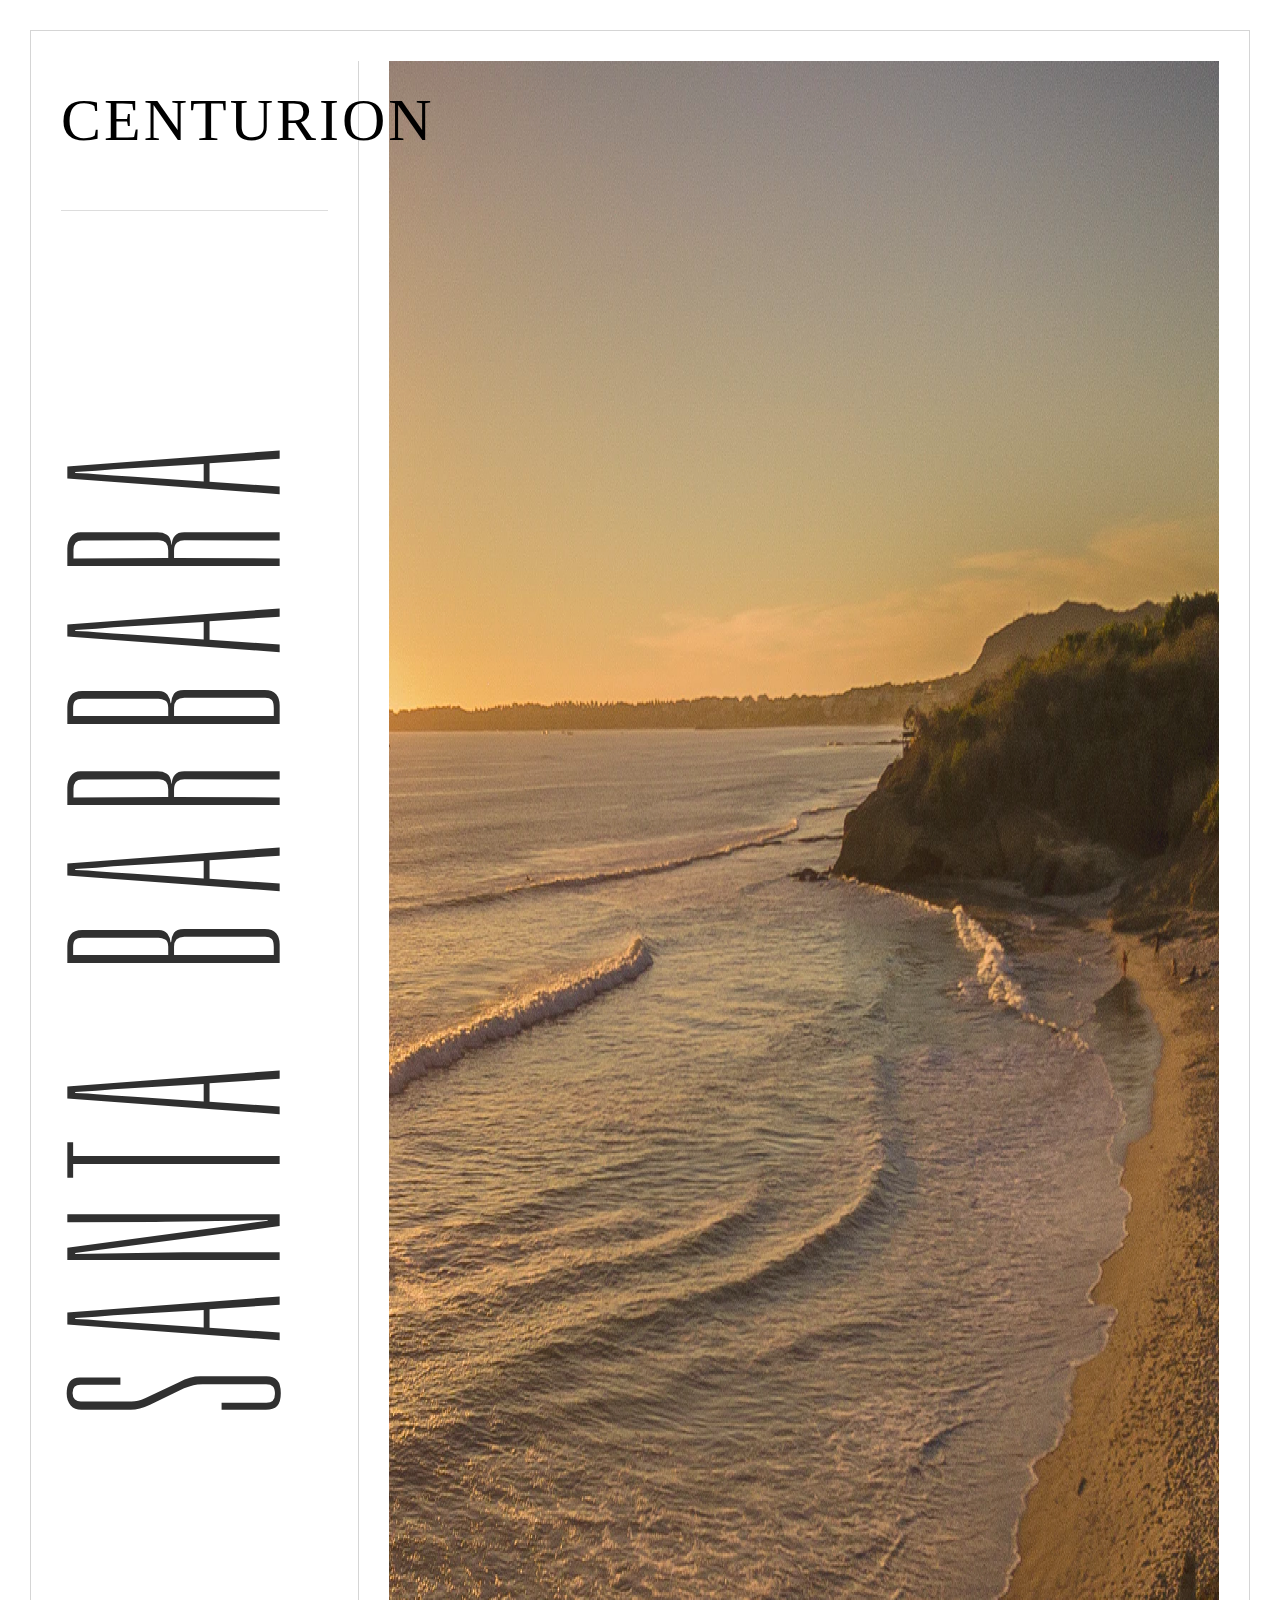
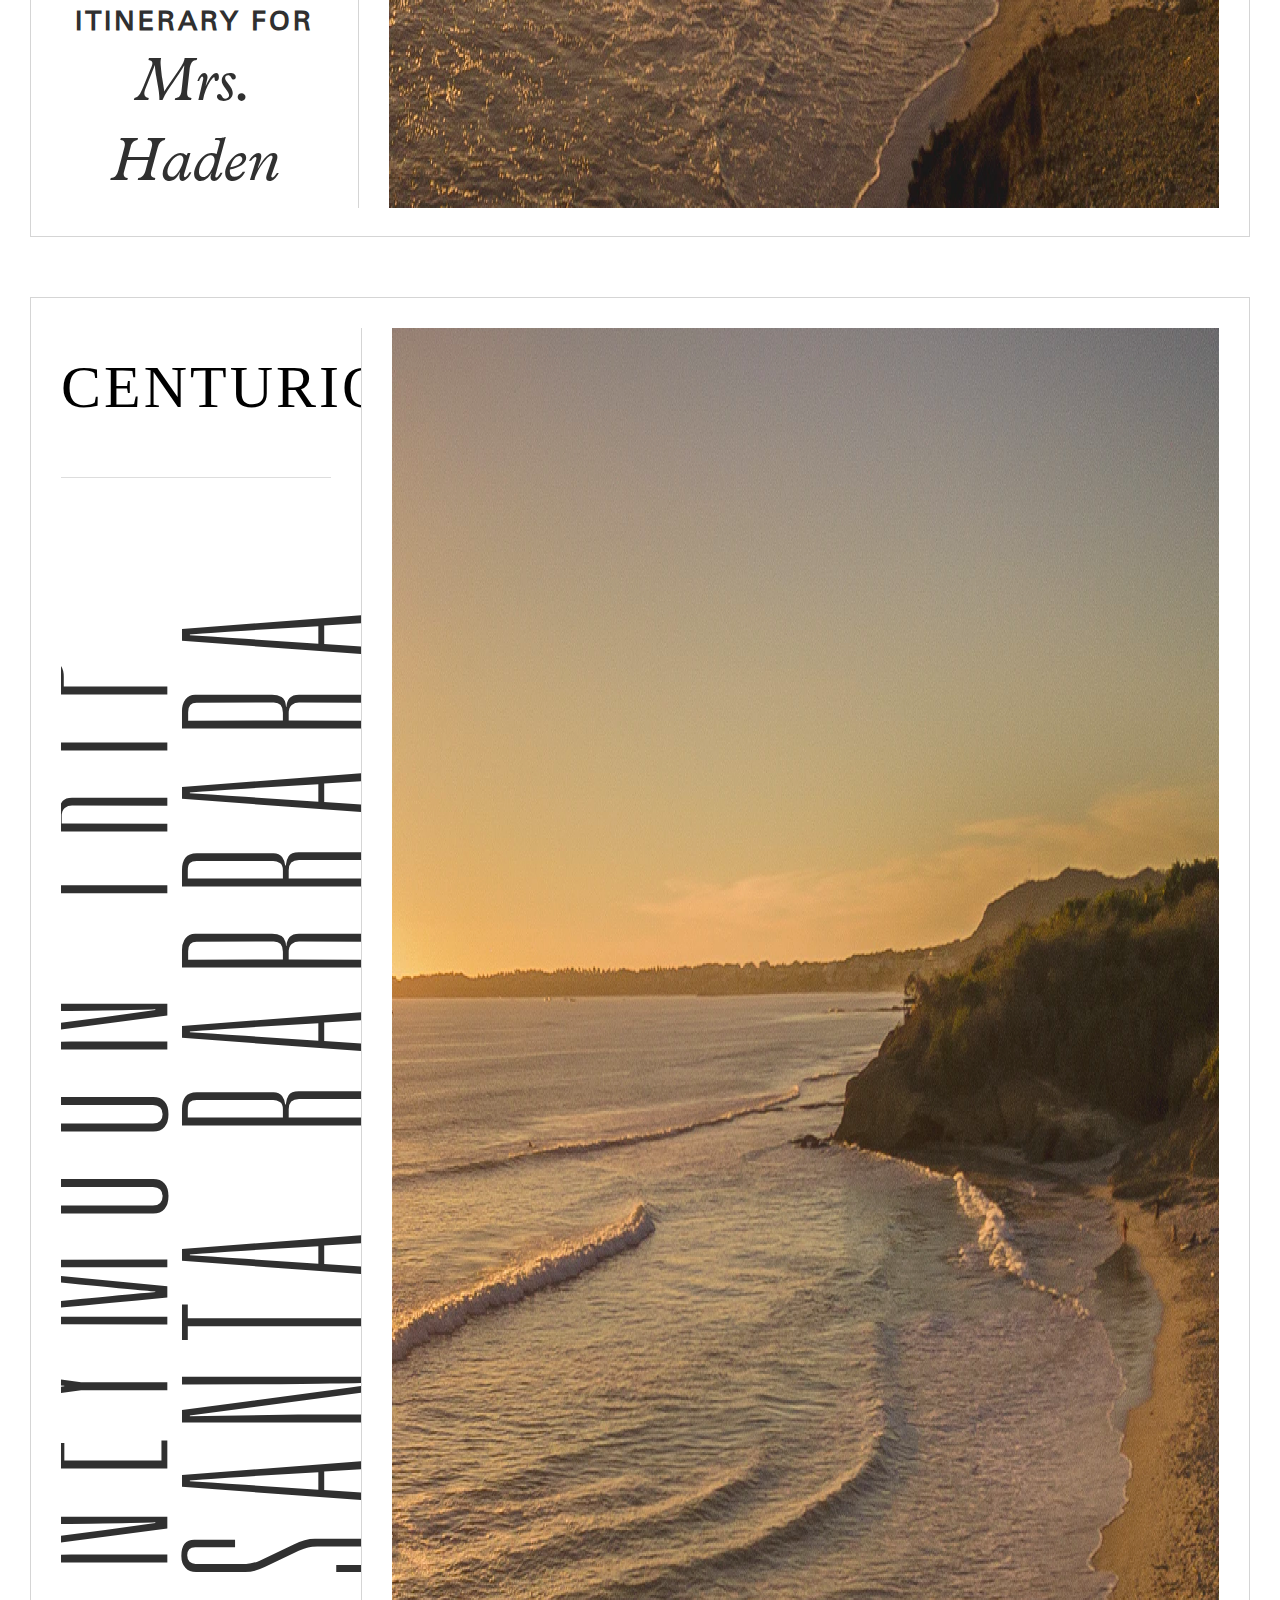
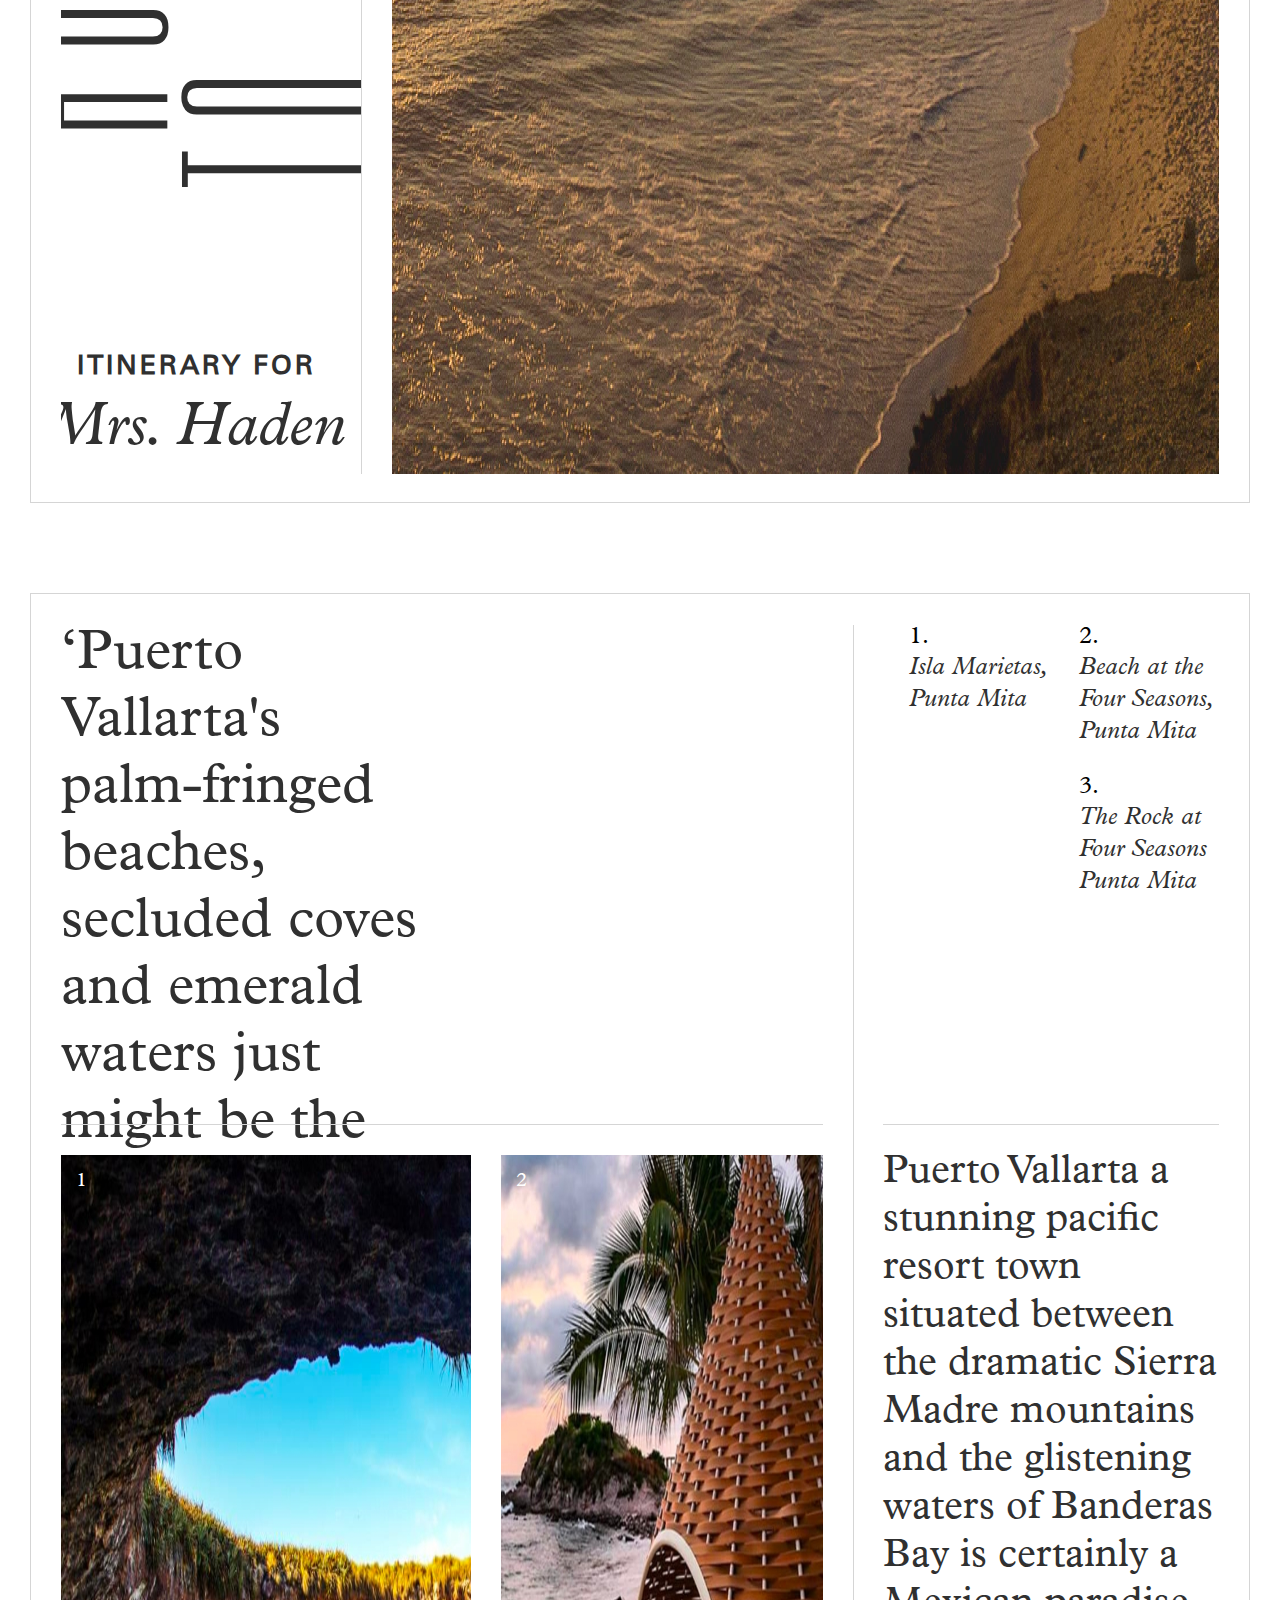
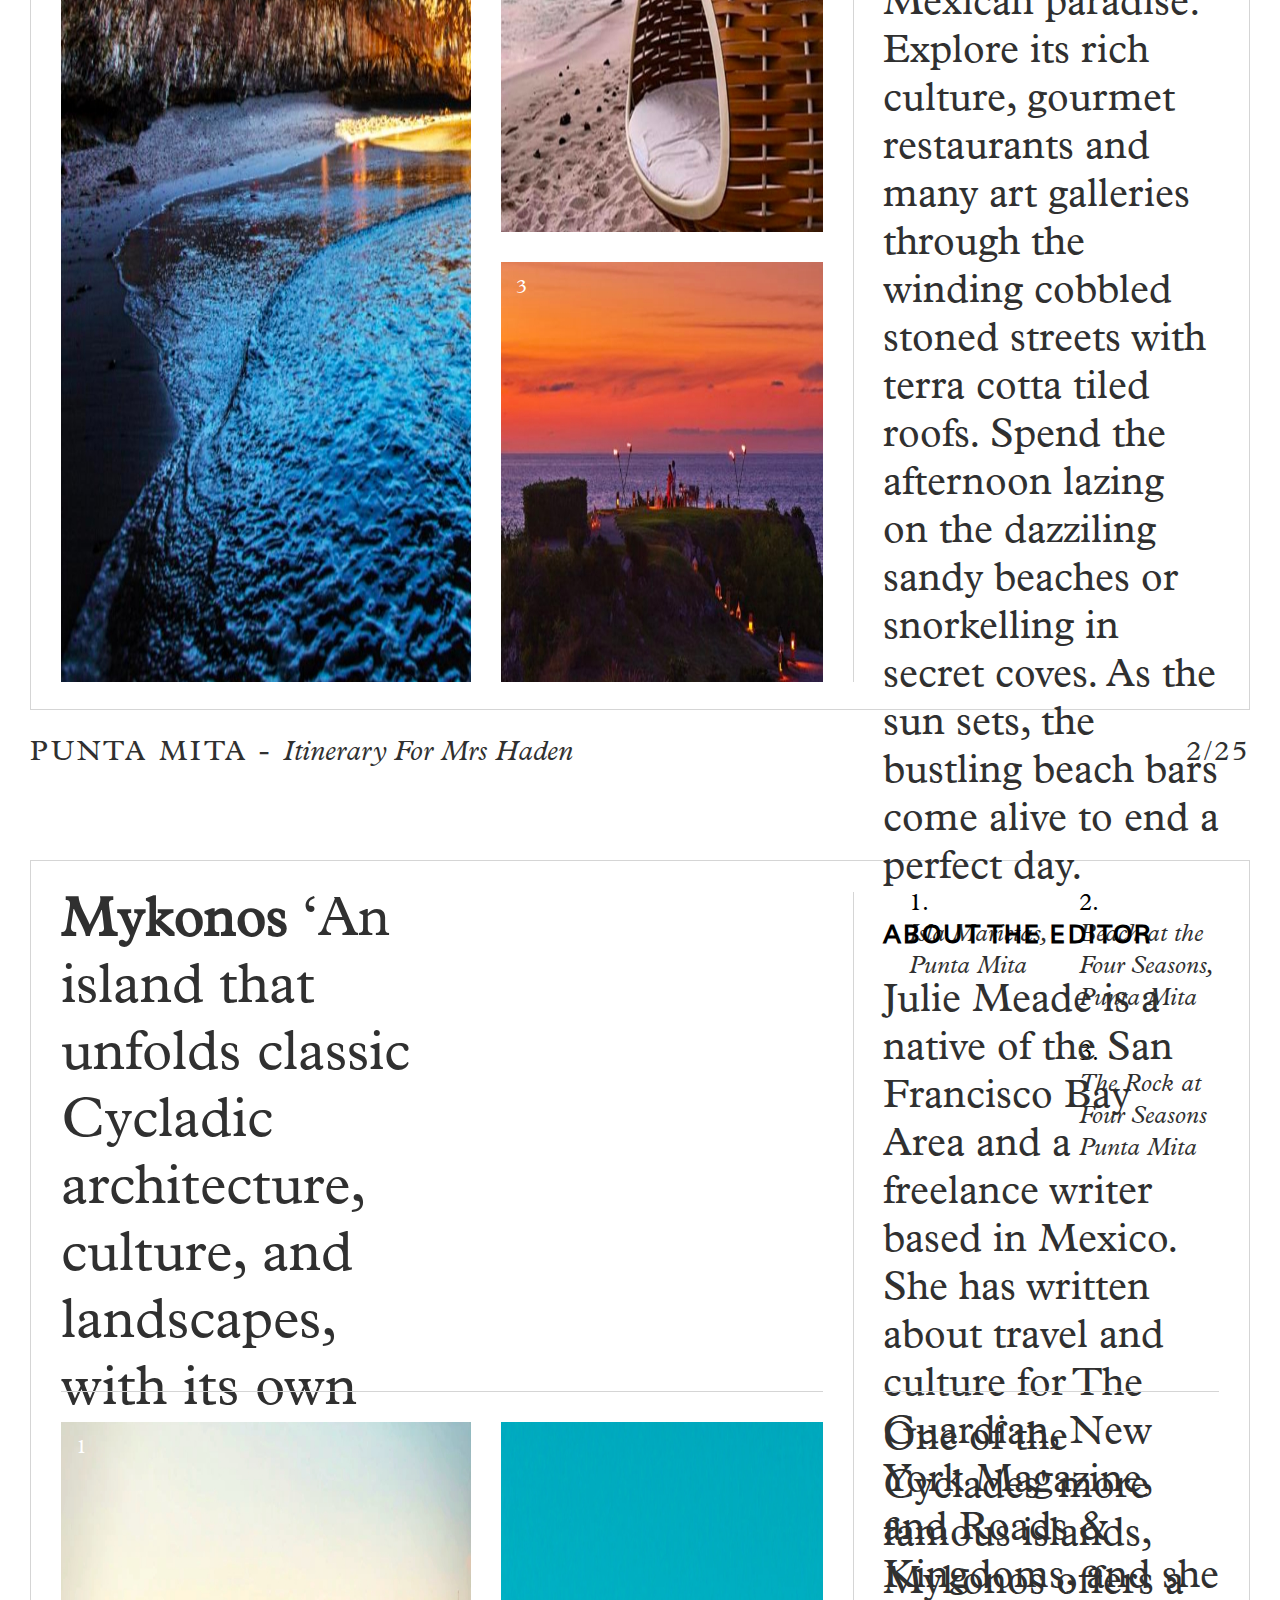
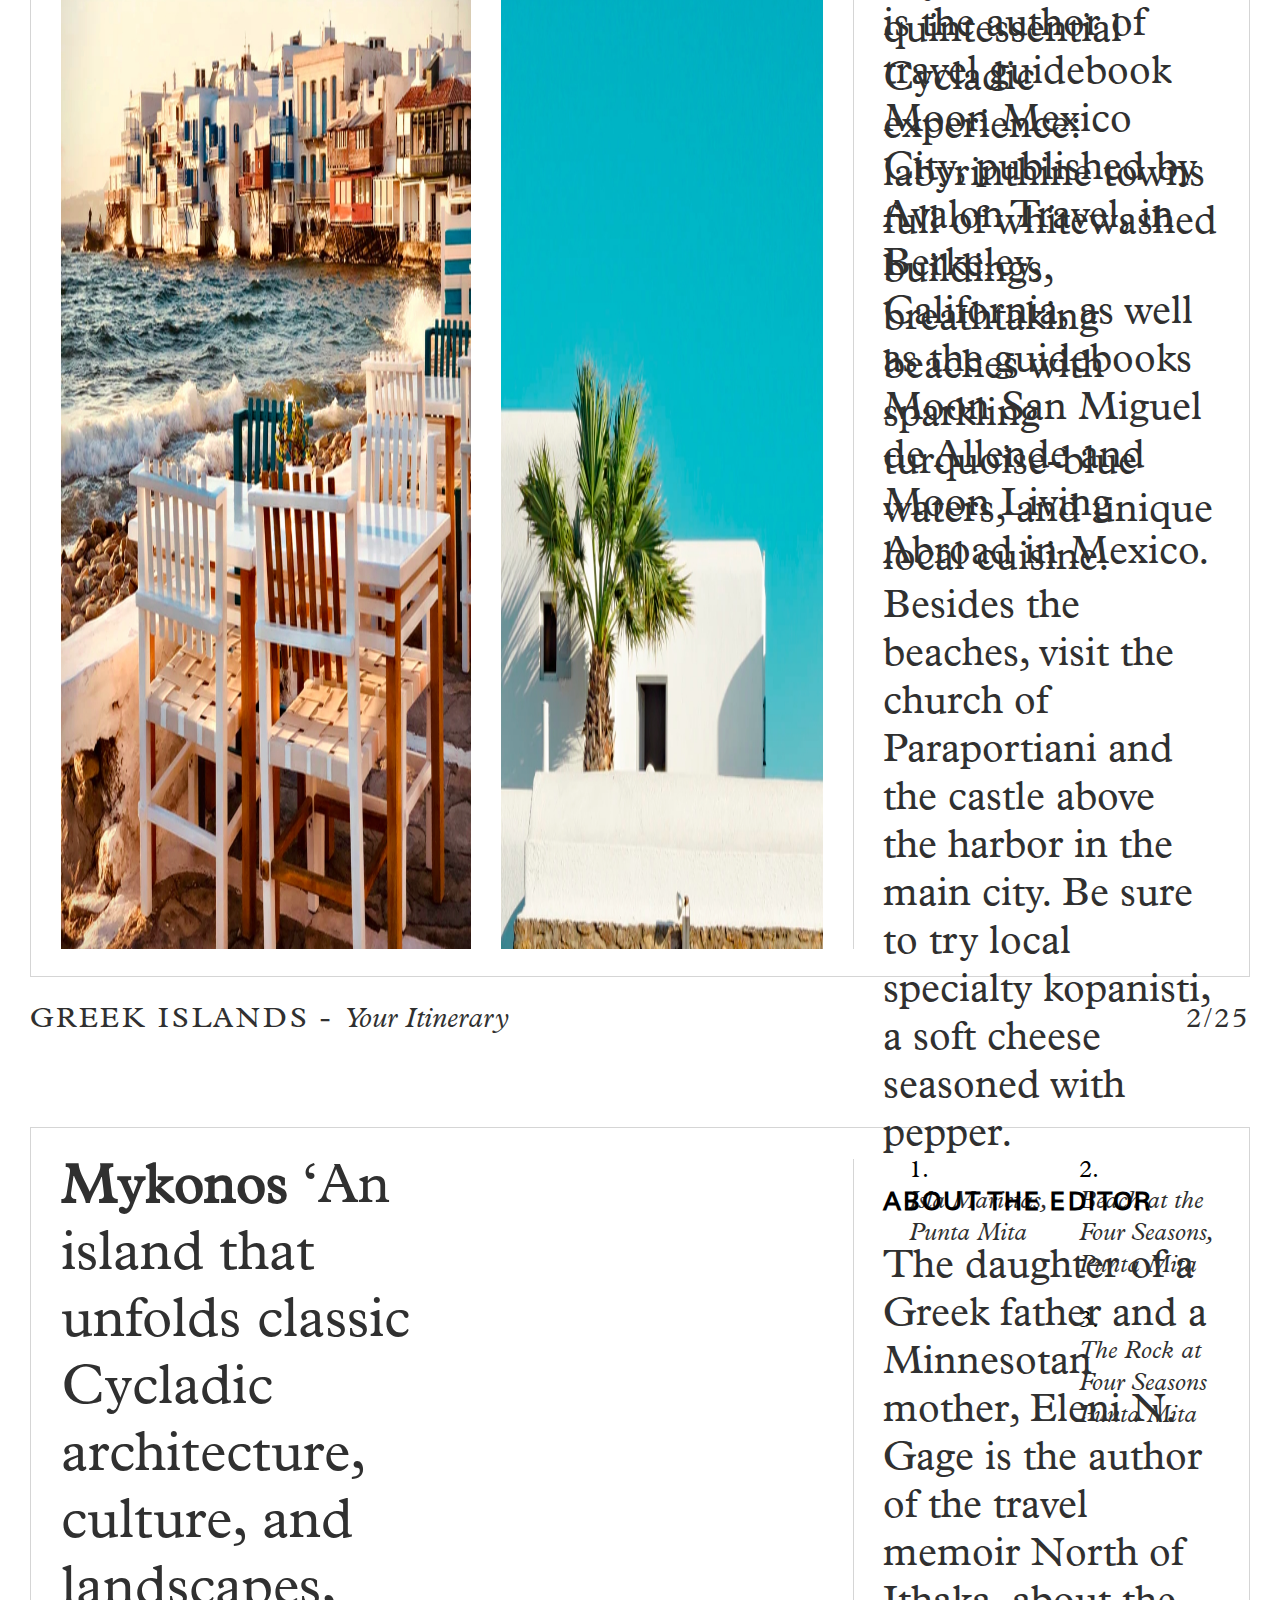
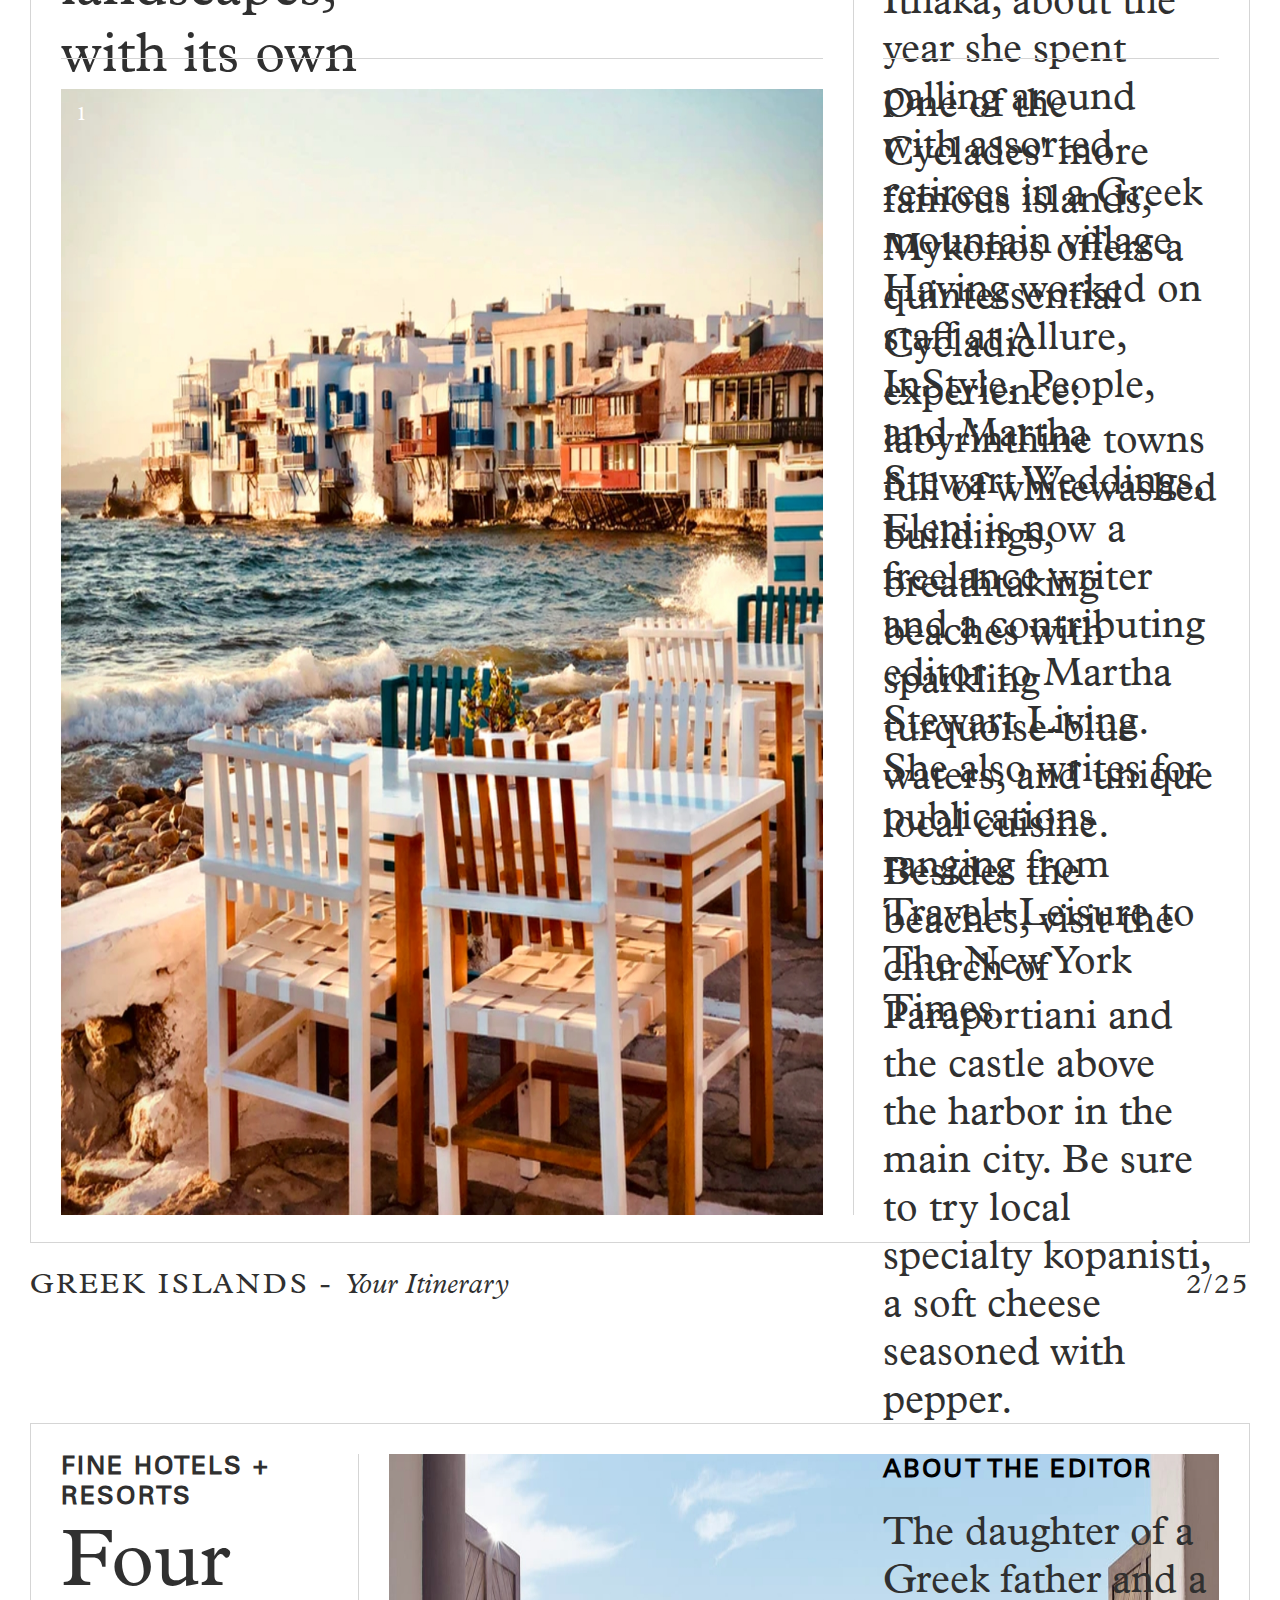
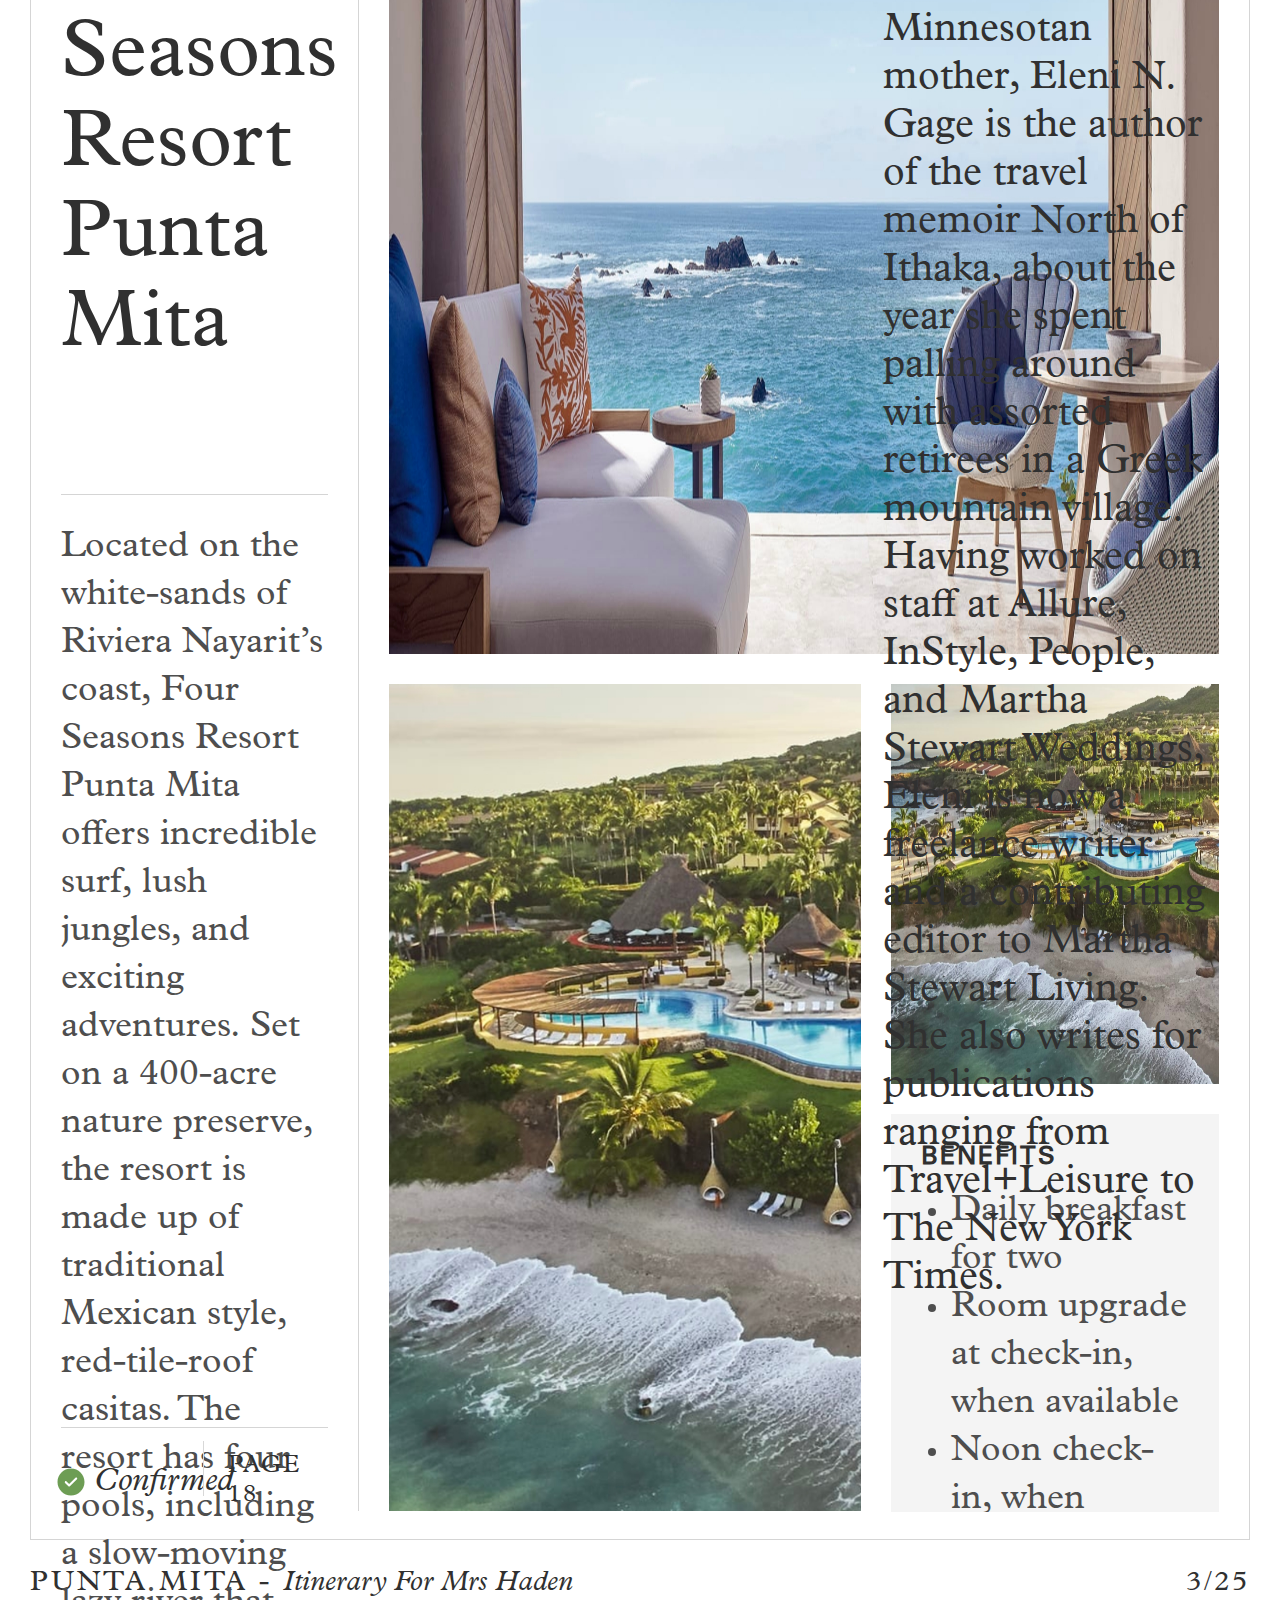
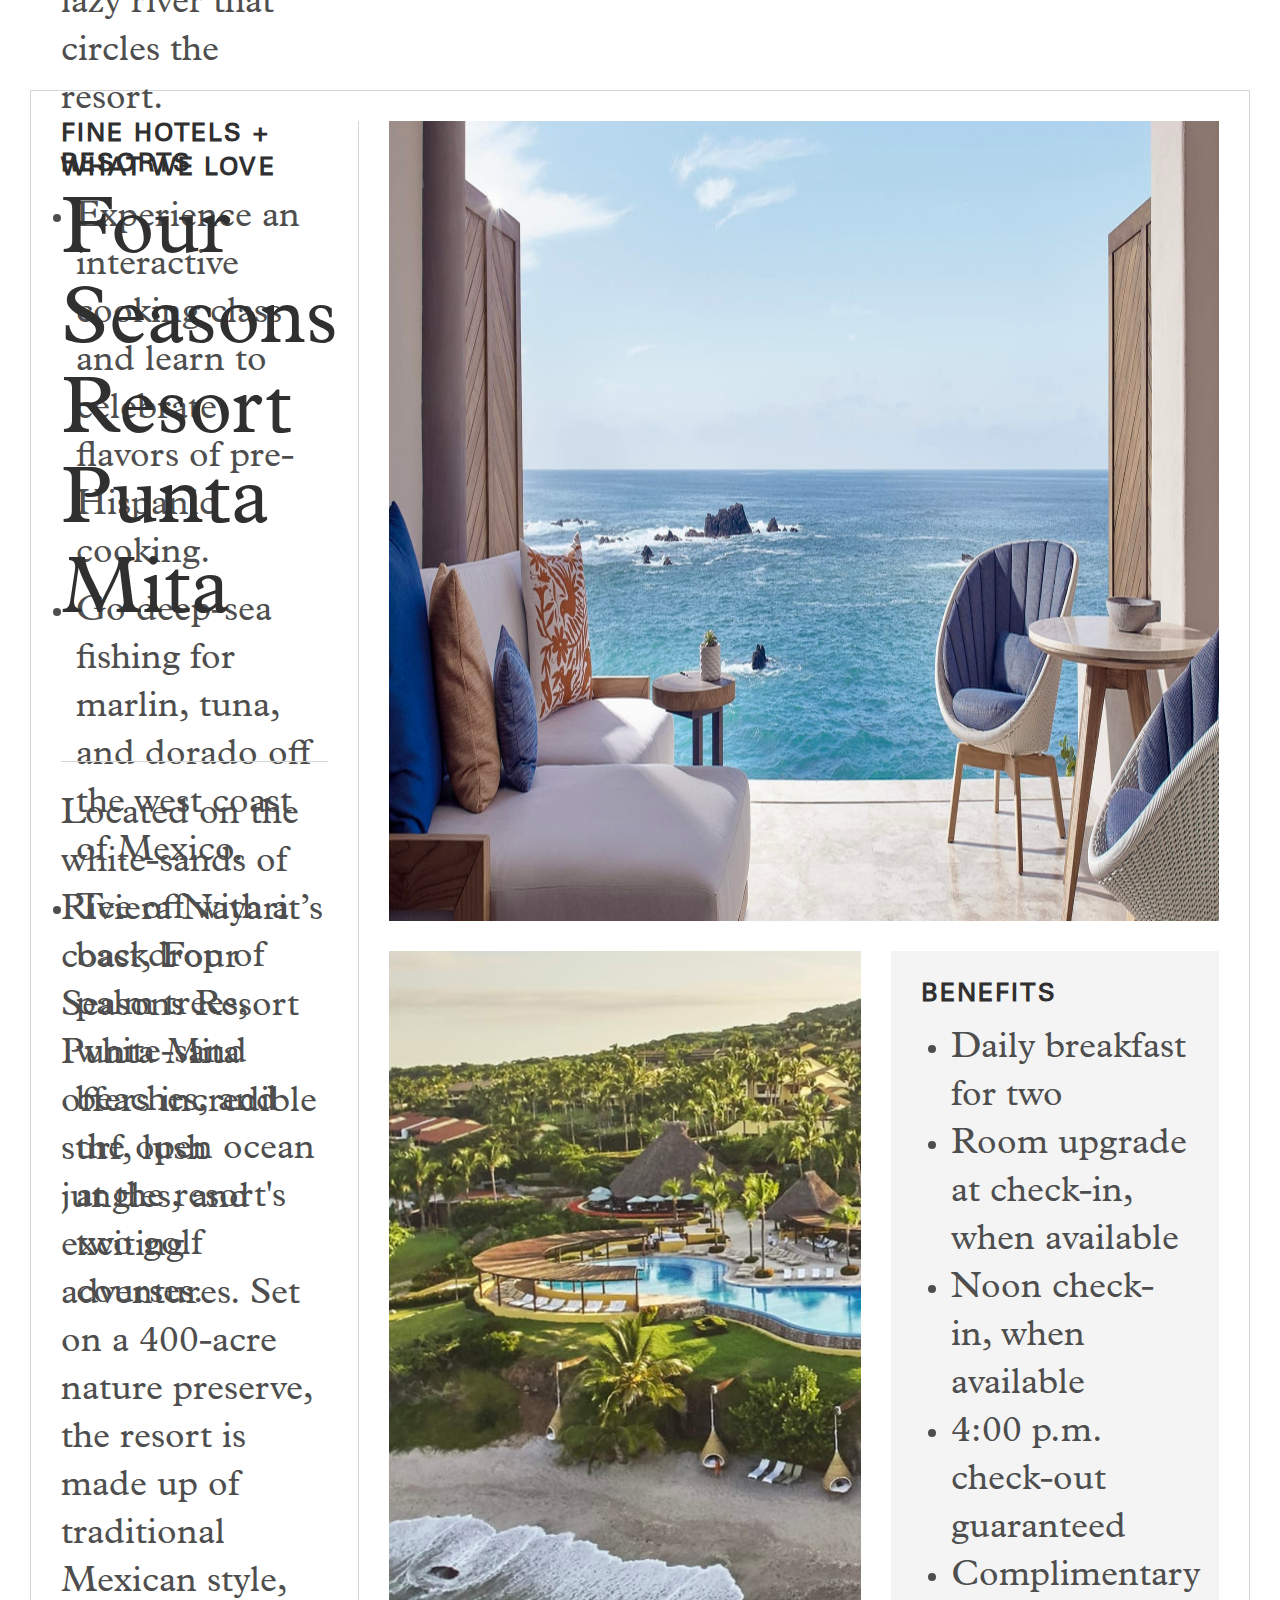
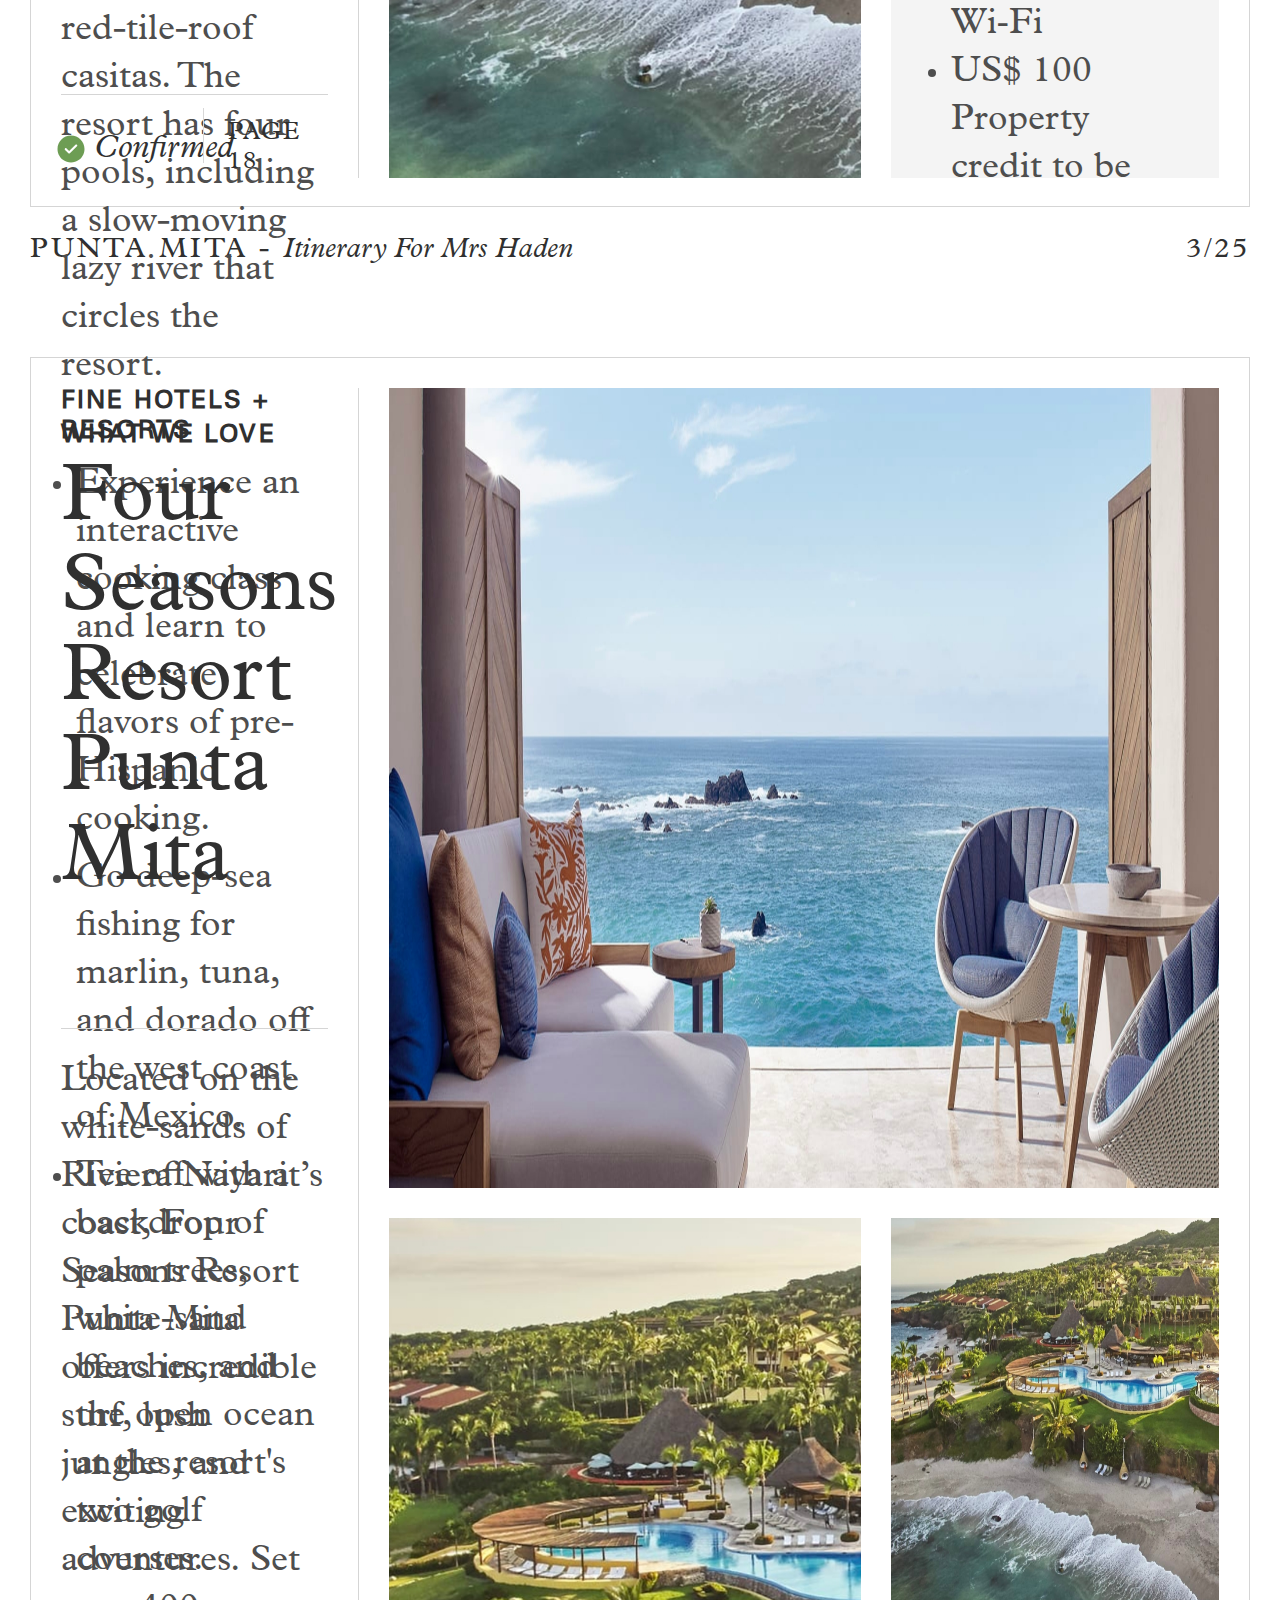
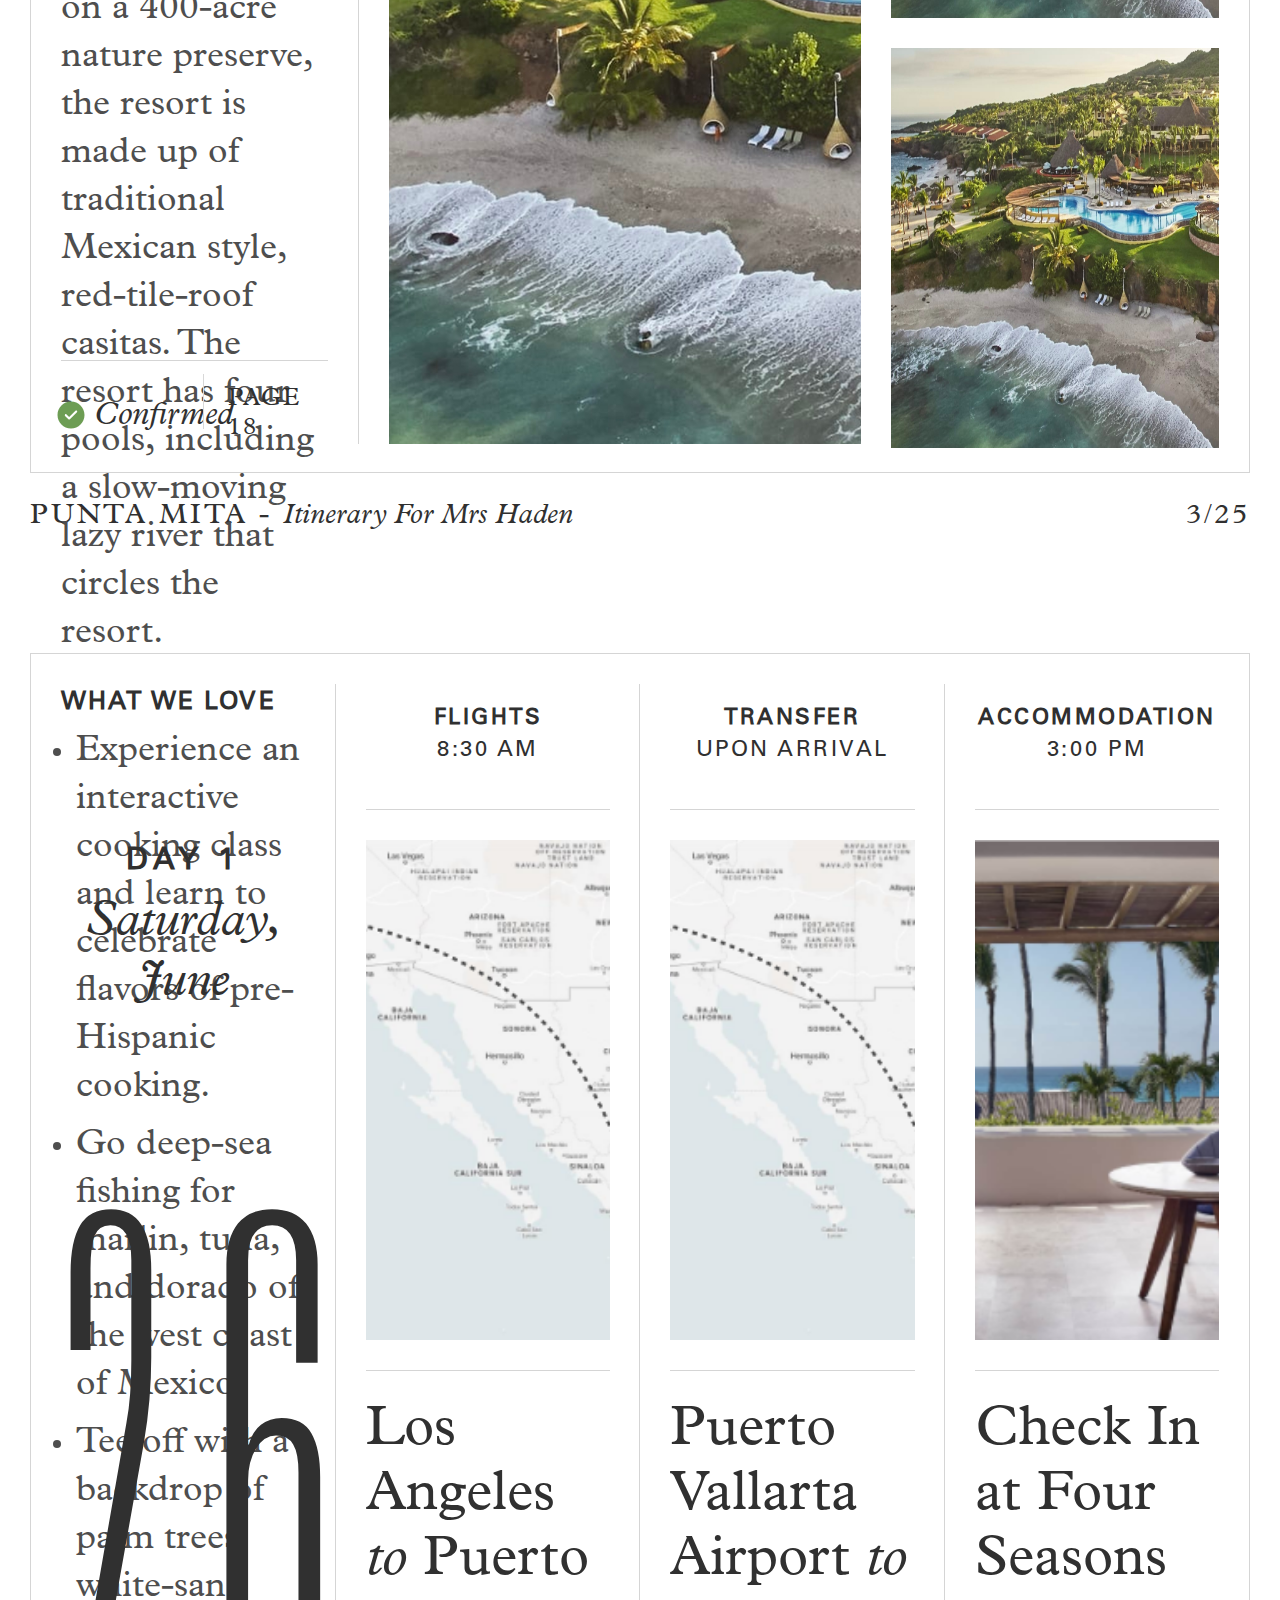
==== commit a3bf5979: "upload 22-june chanes24" ====
--- a/index.html
+++ b/index.html
@@ -9,6 +9,7 @@
                 width: 300px;
                 float: left;
                 height: 100%;
+                overflow: hidden;
             }
             .col-w-9 {
                 width: calc(100% - 300px);
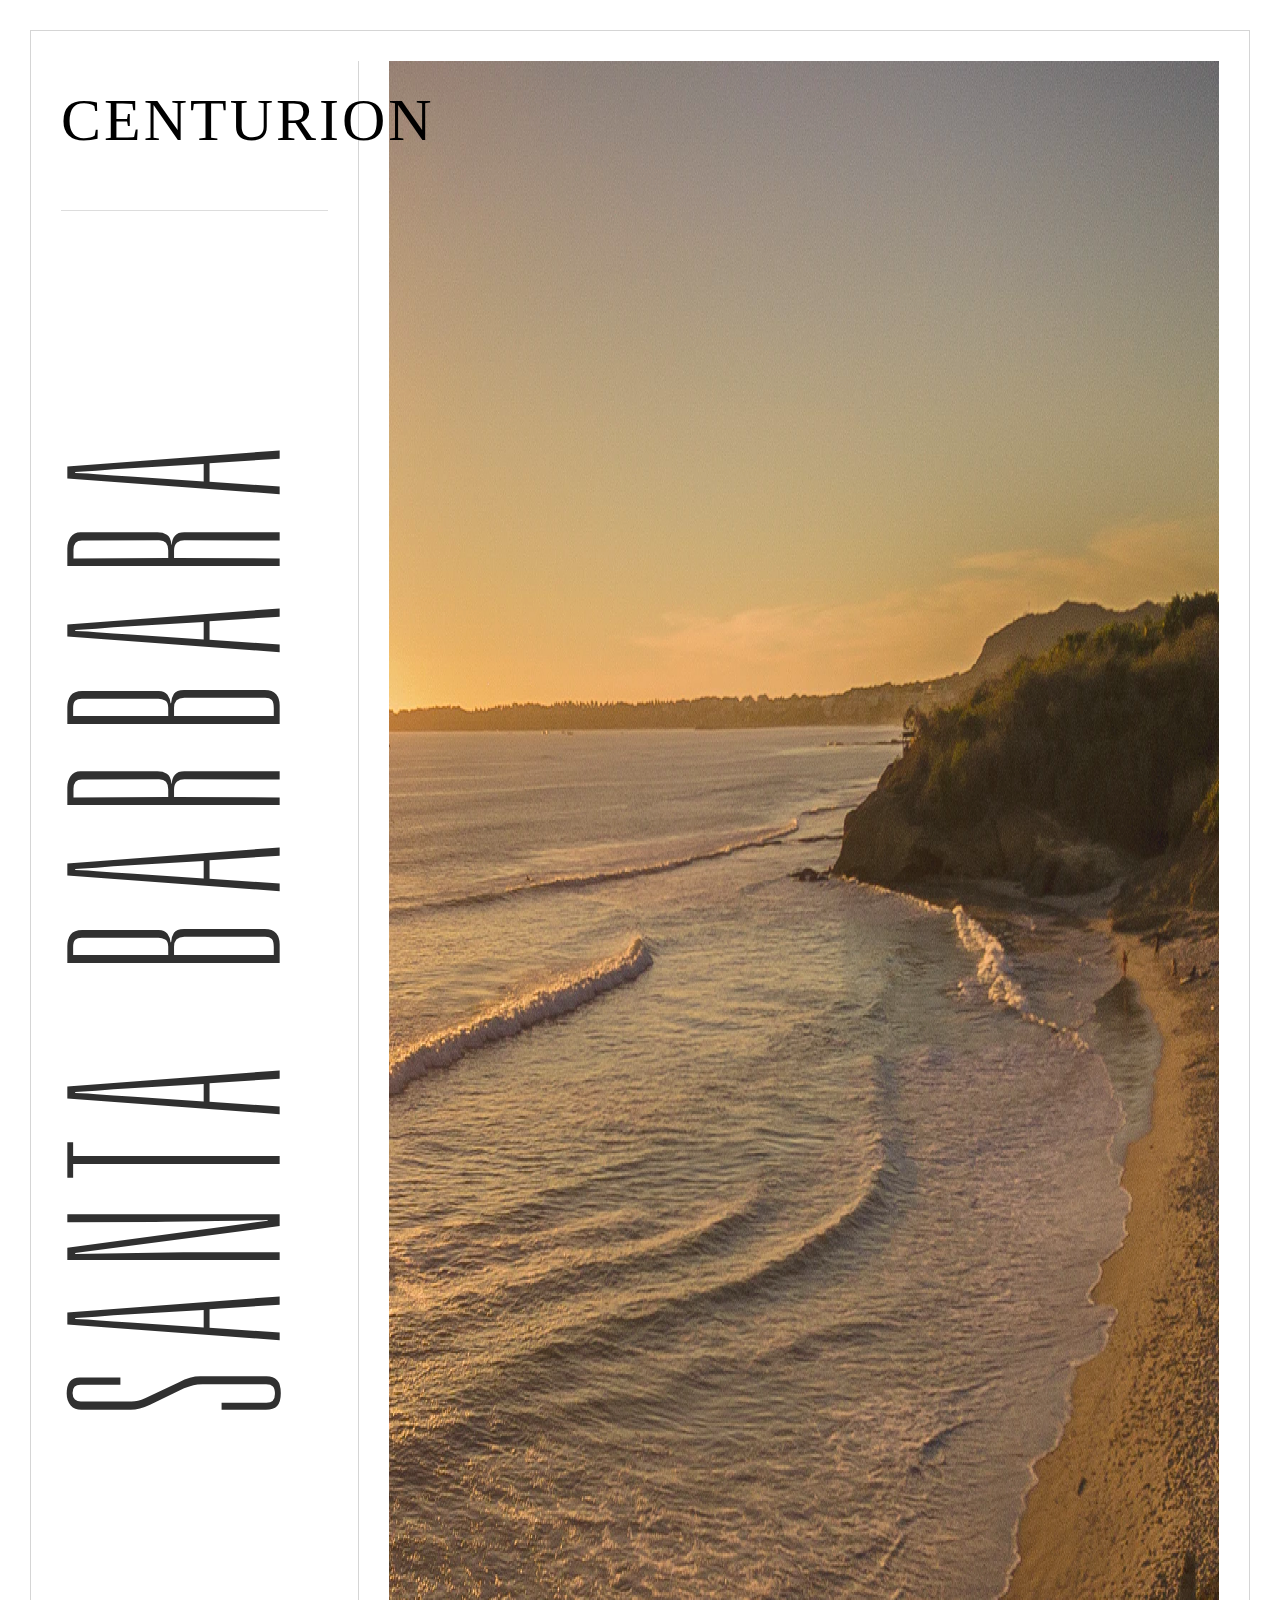
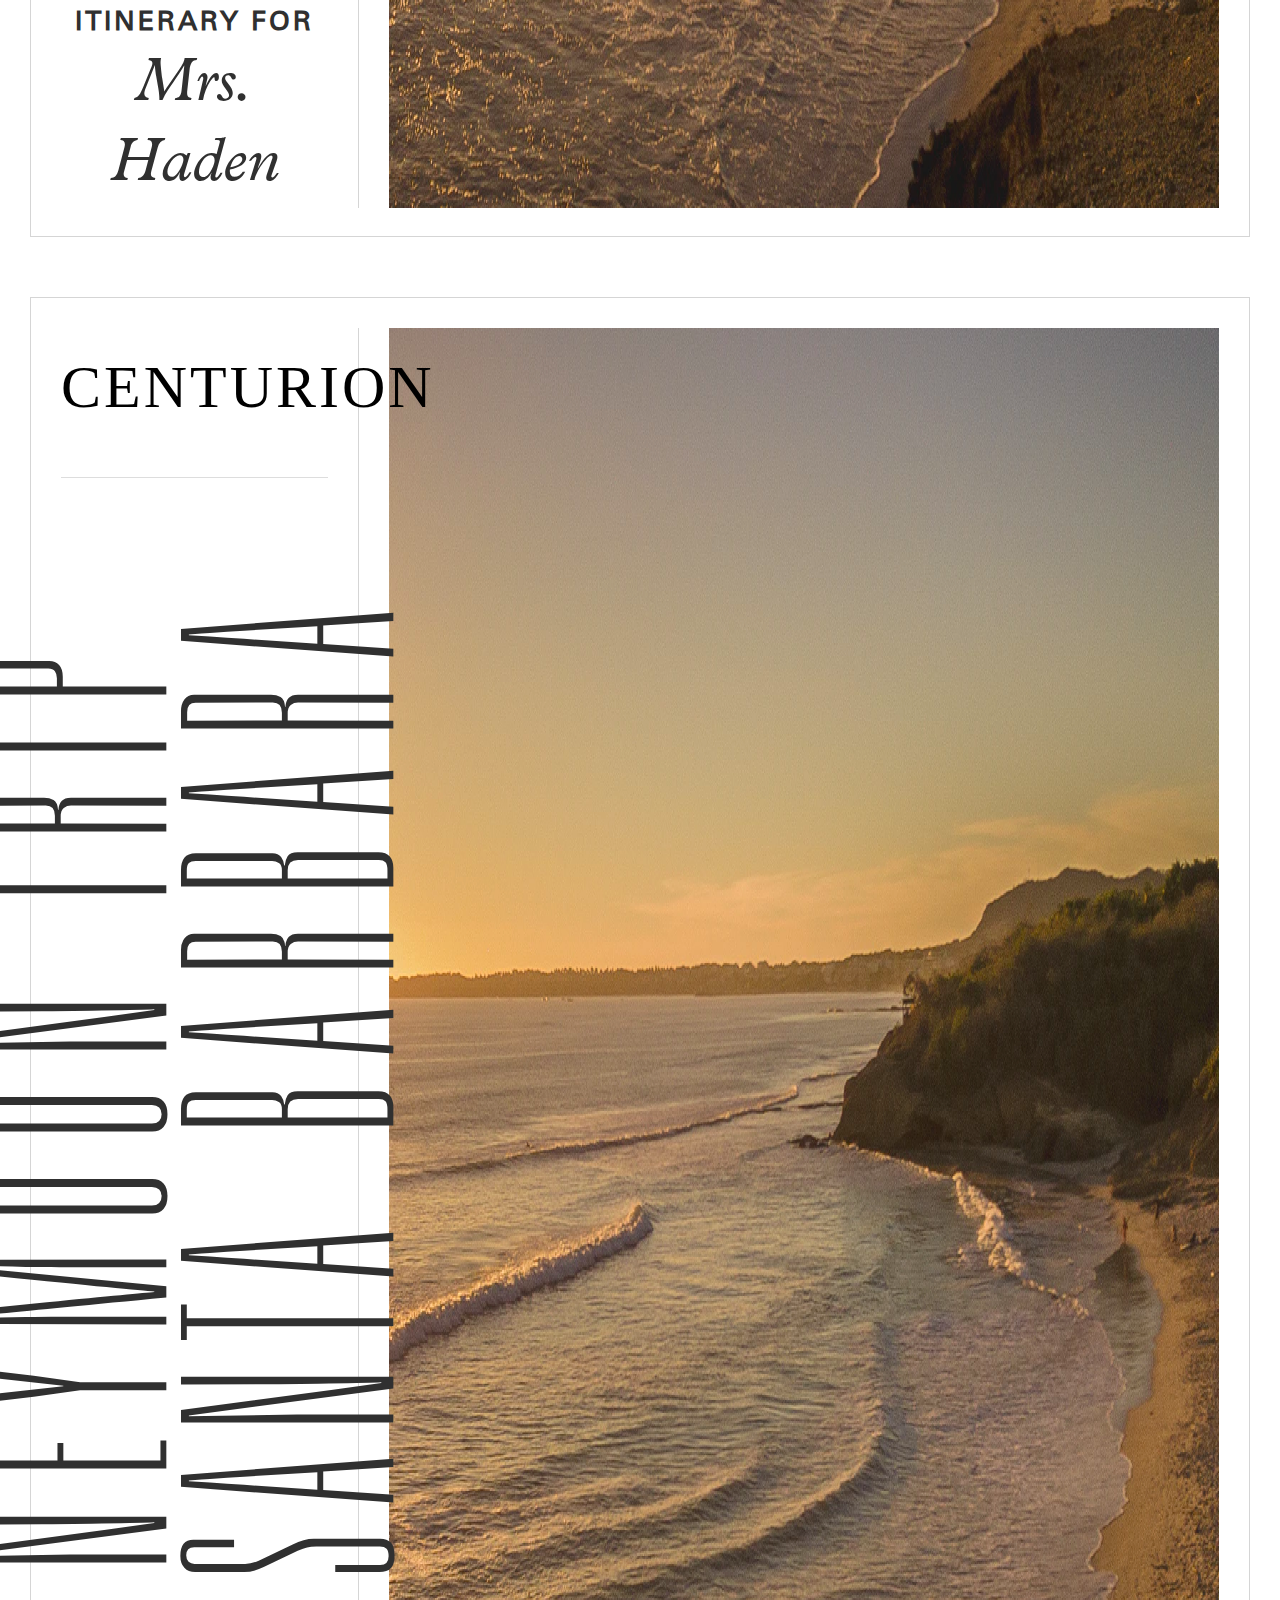
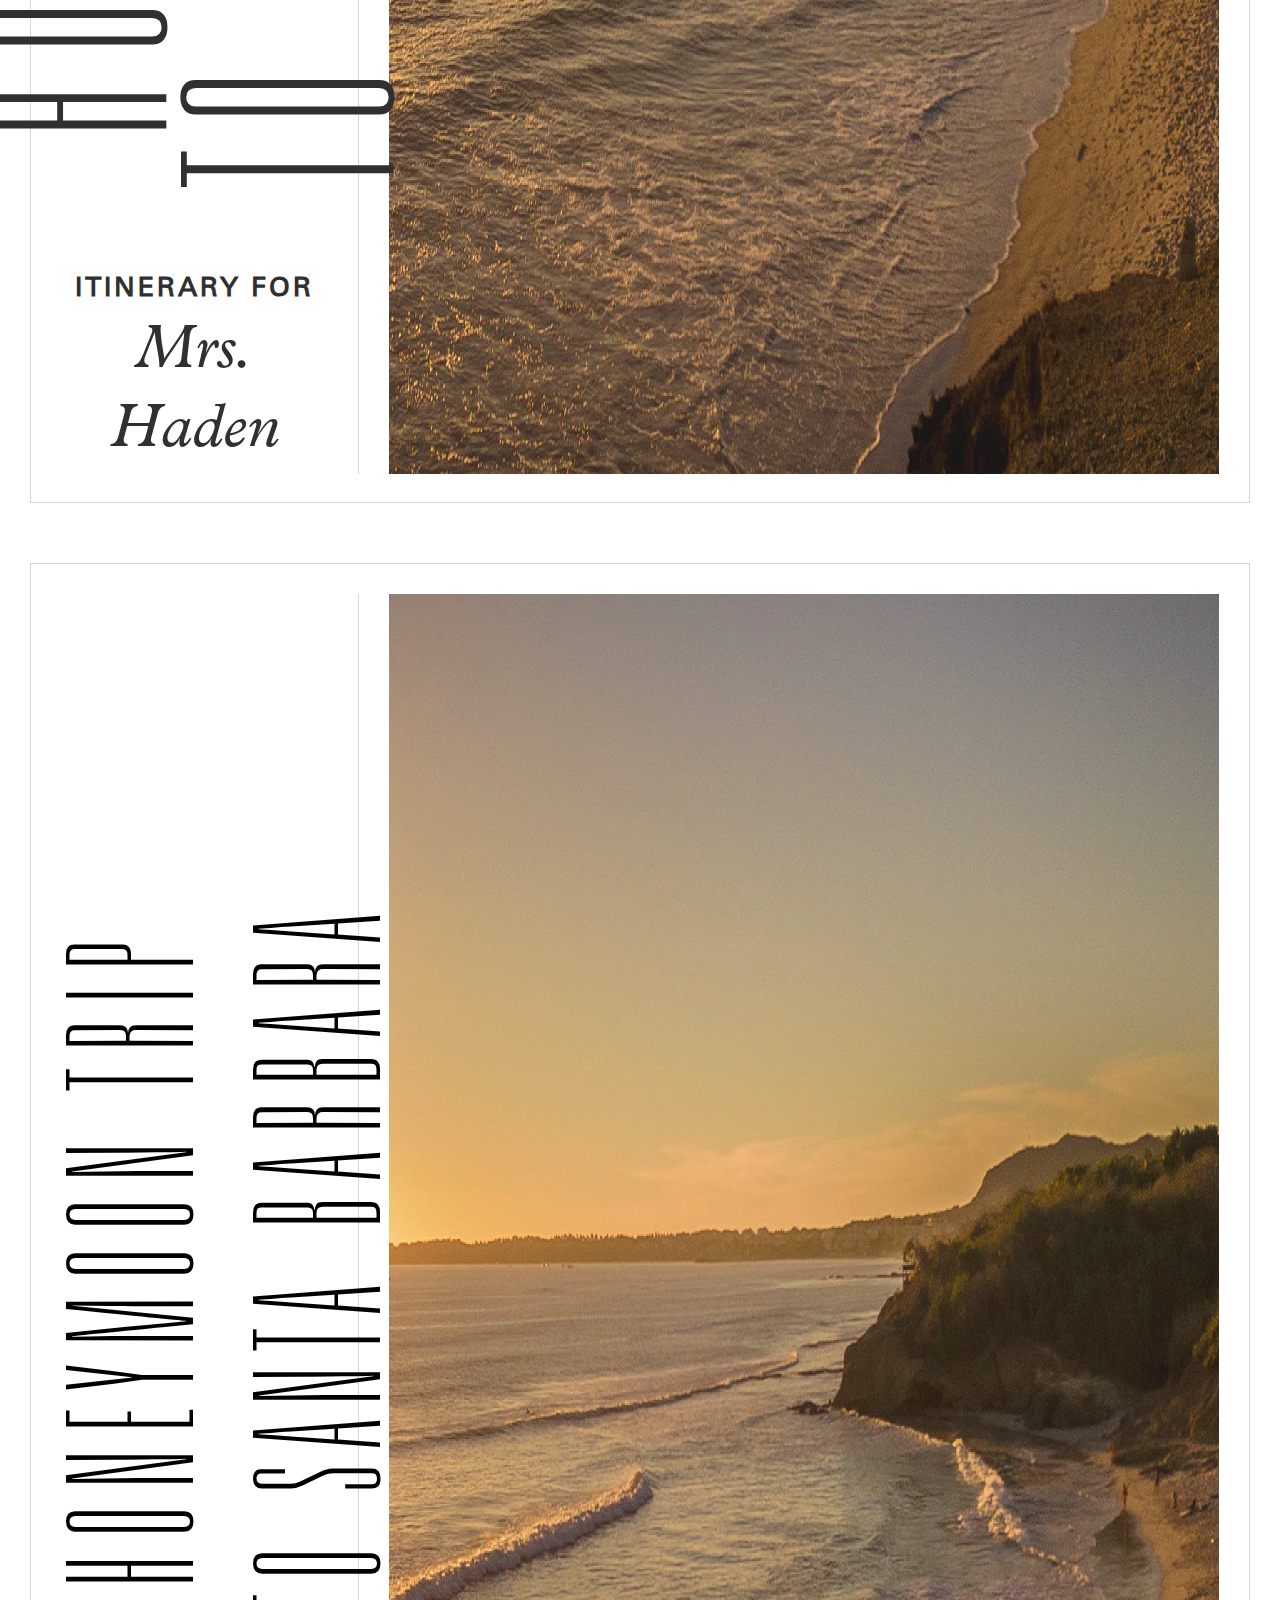
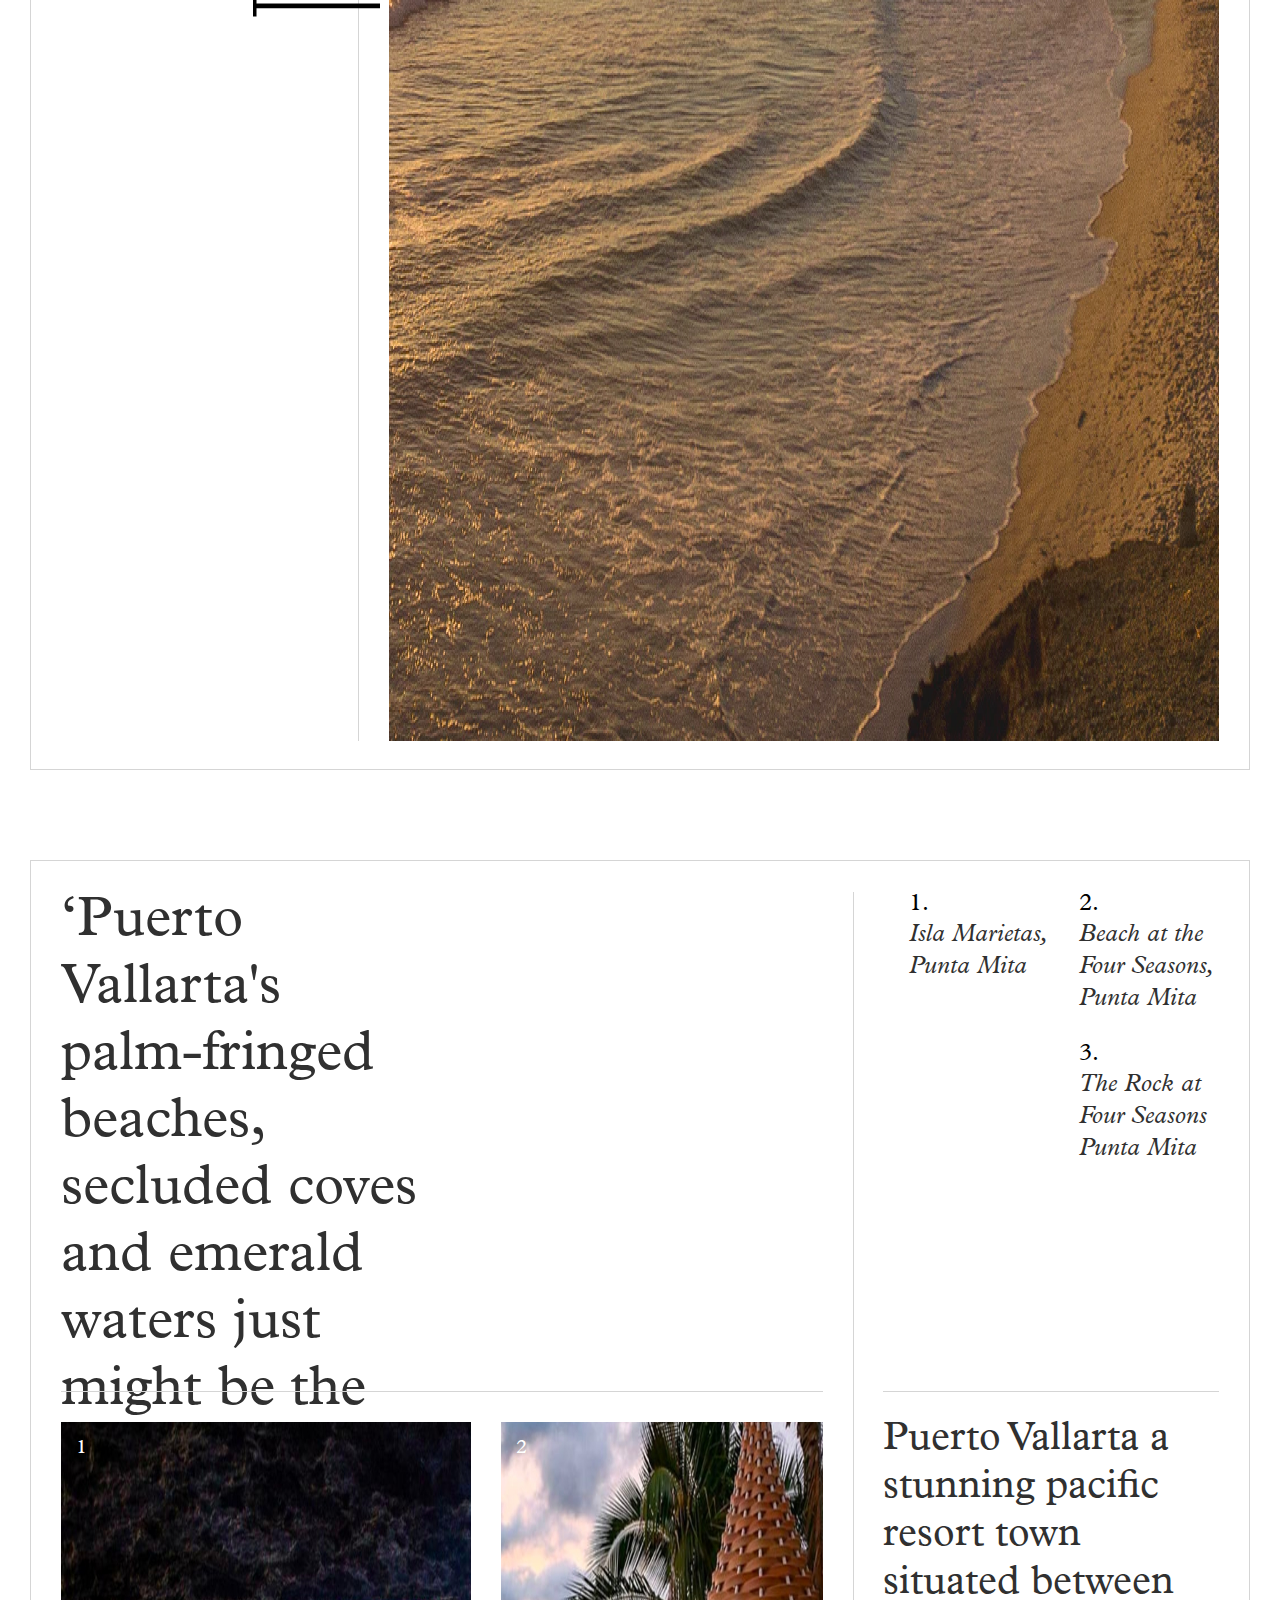
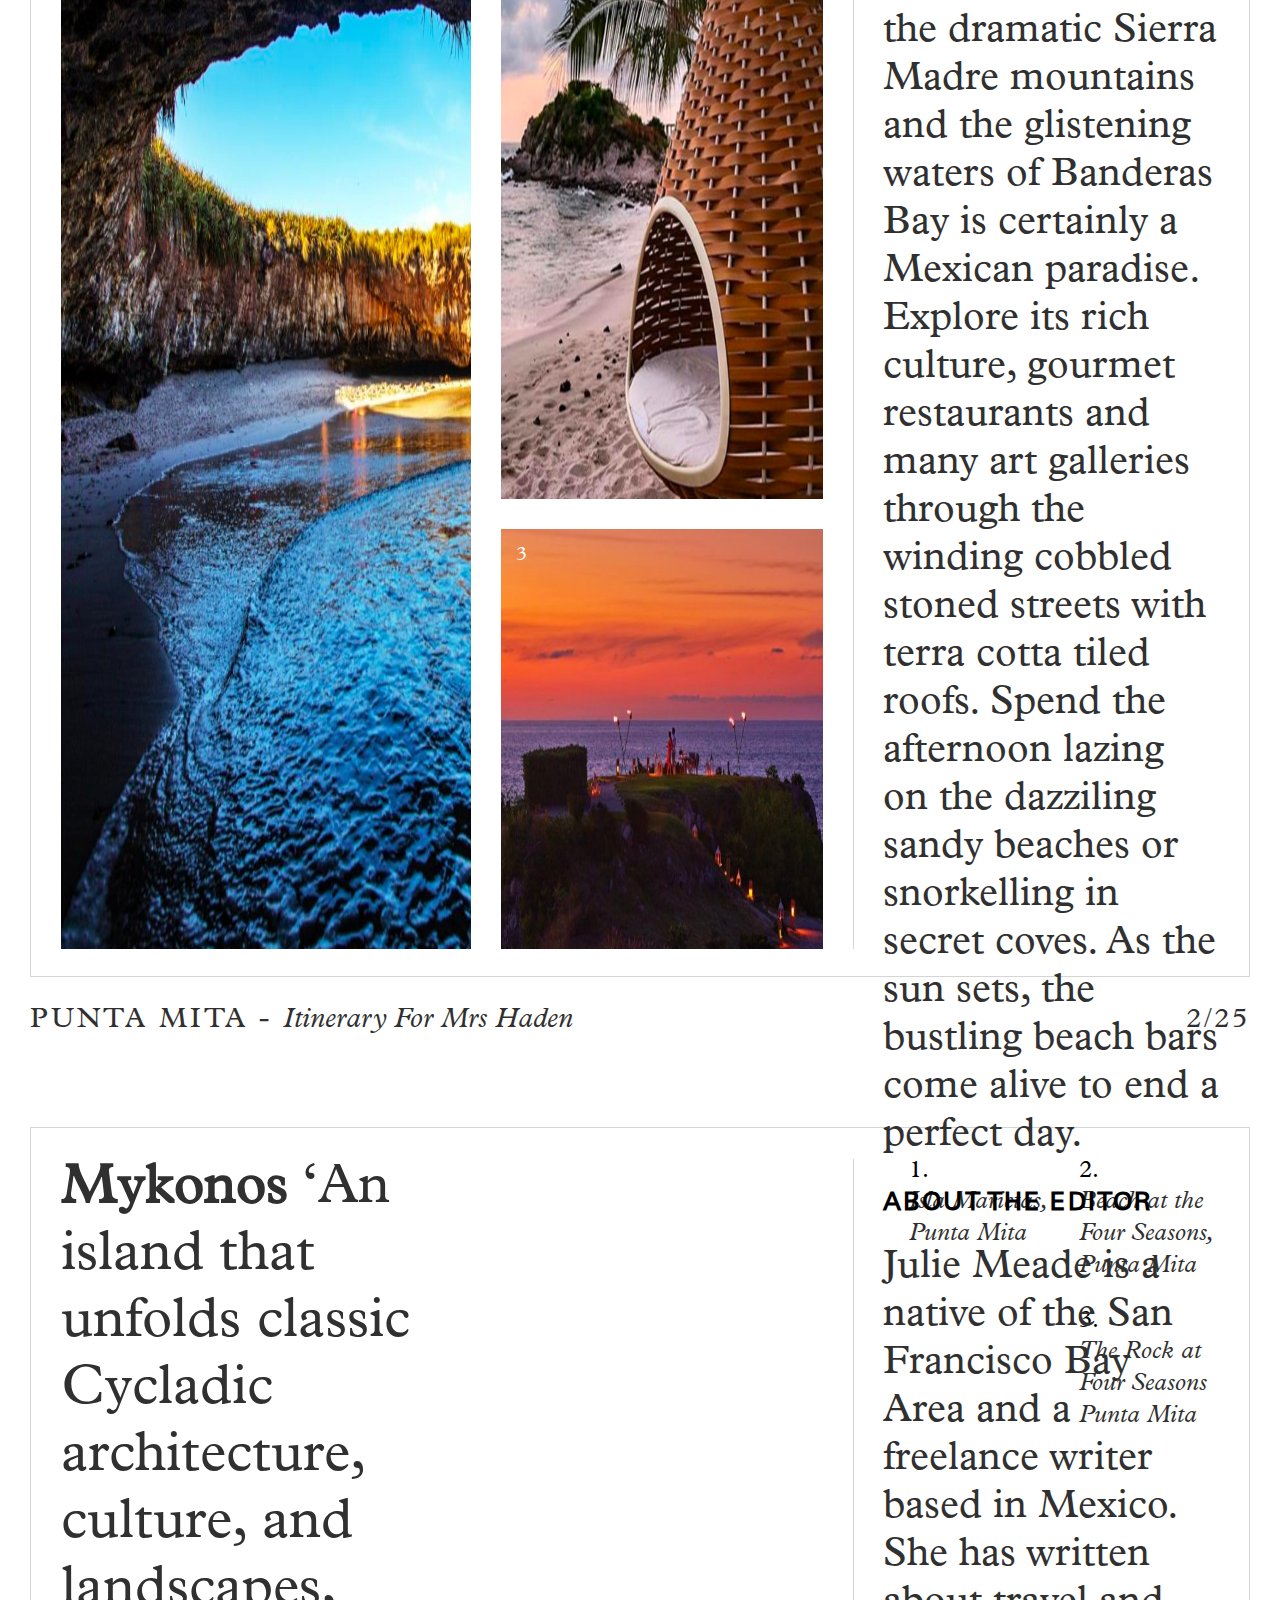
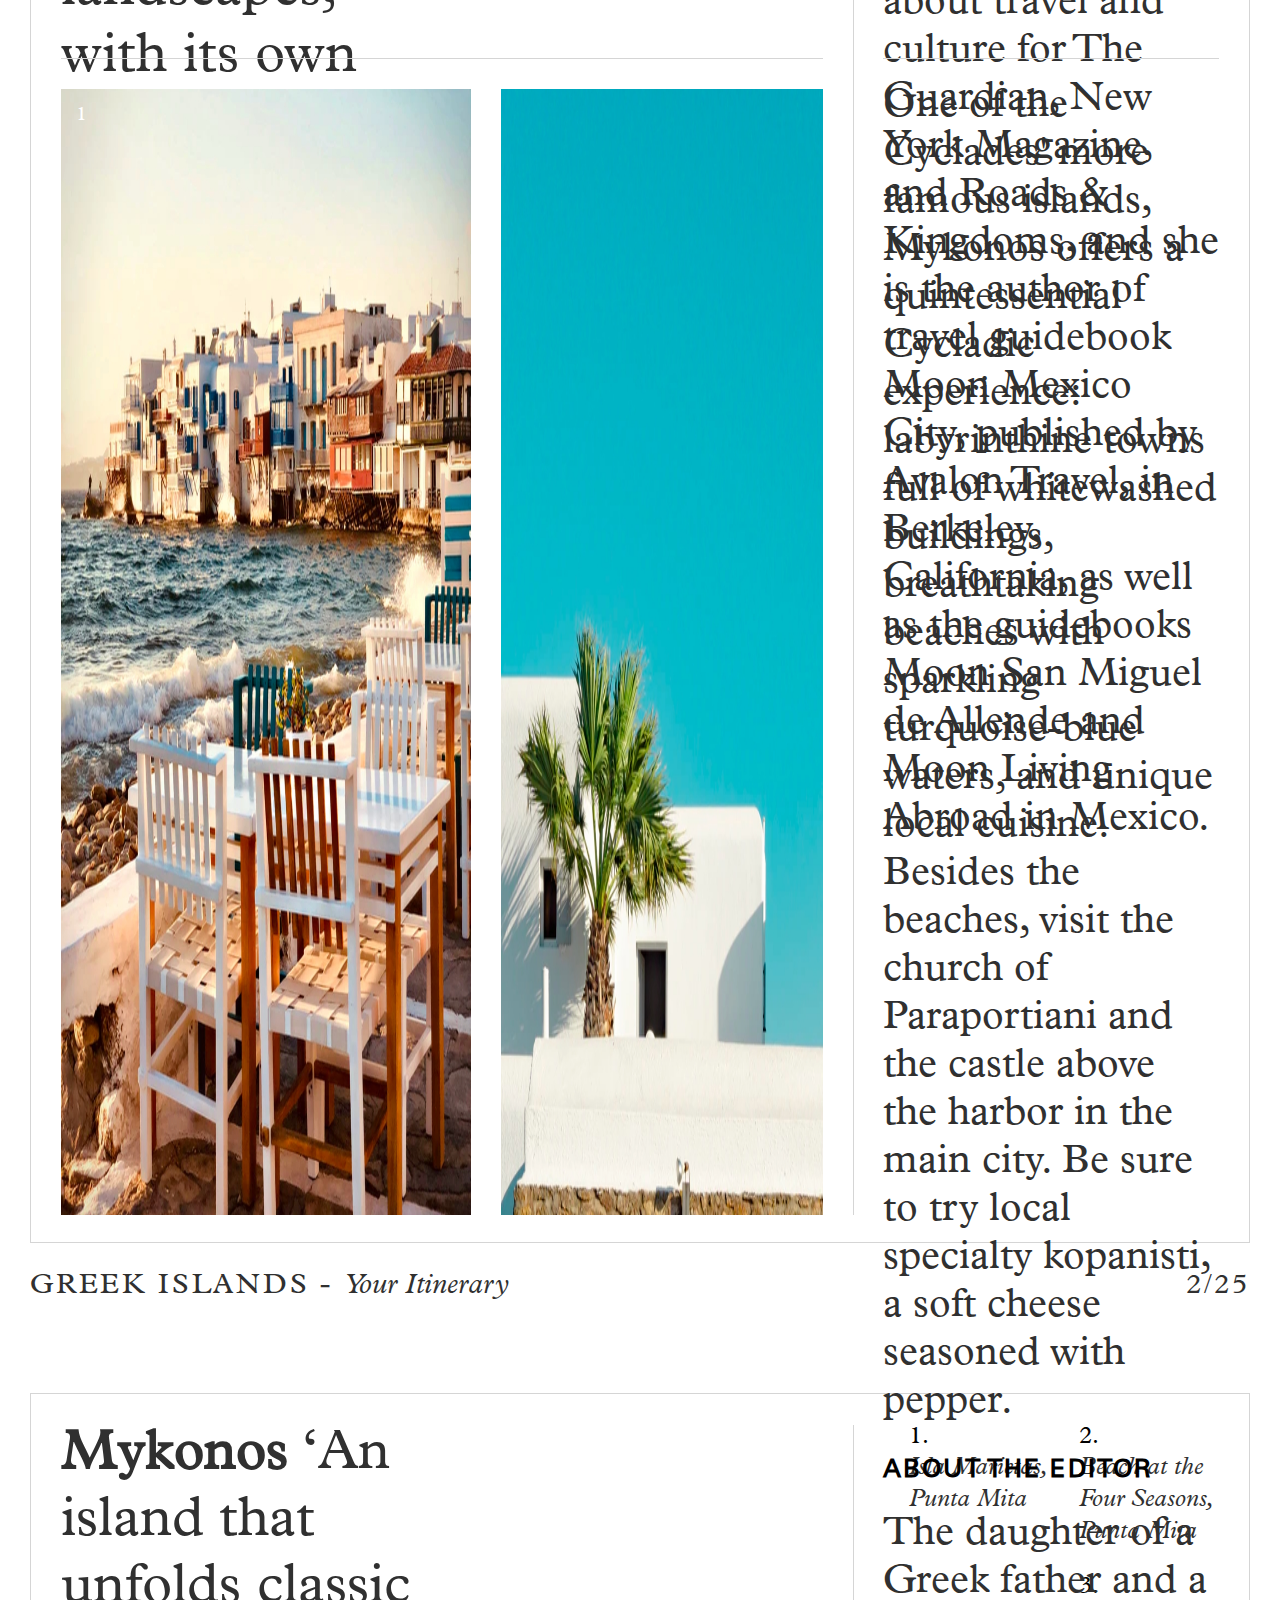
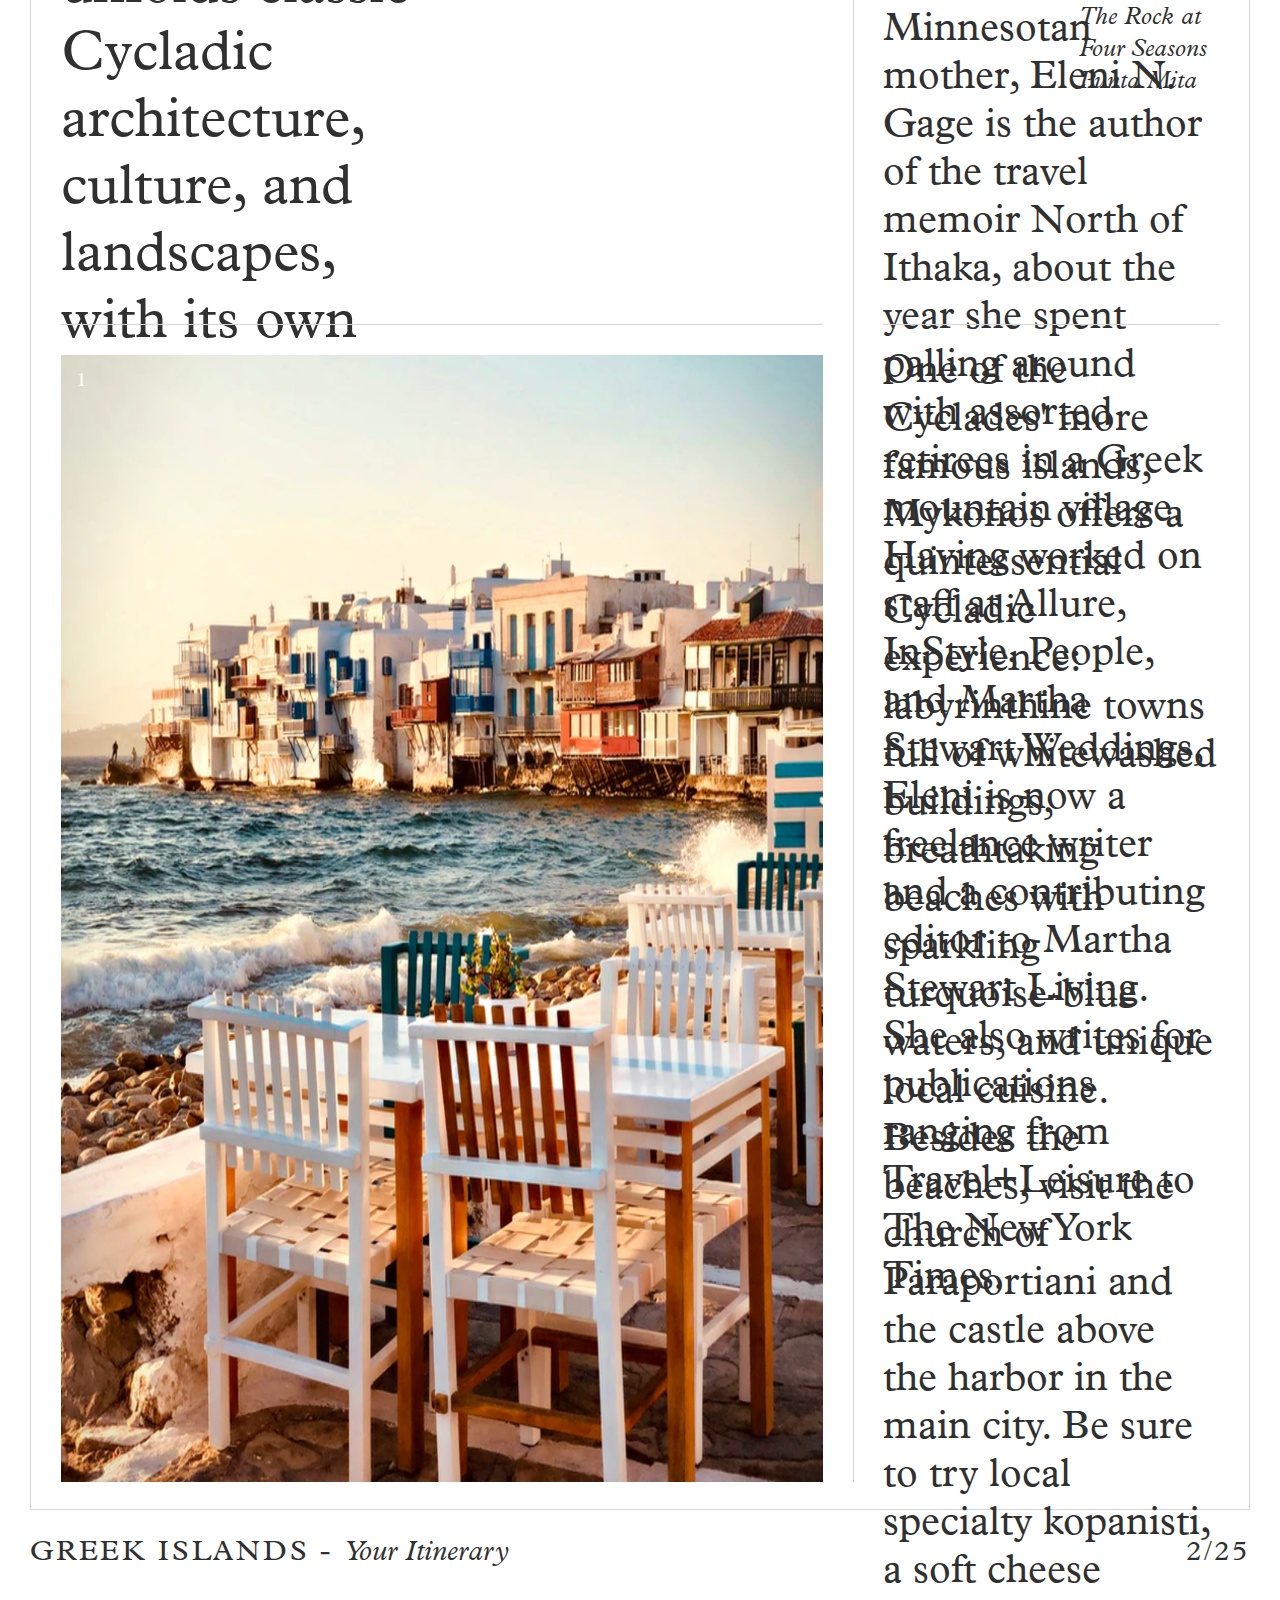
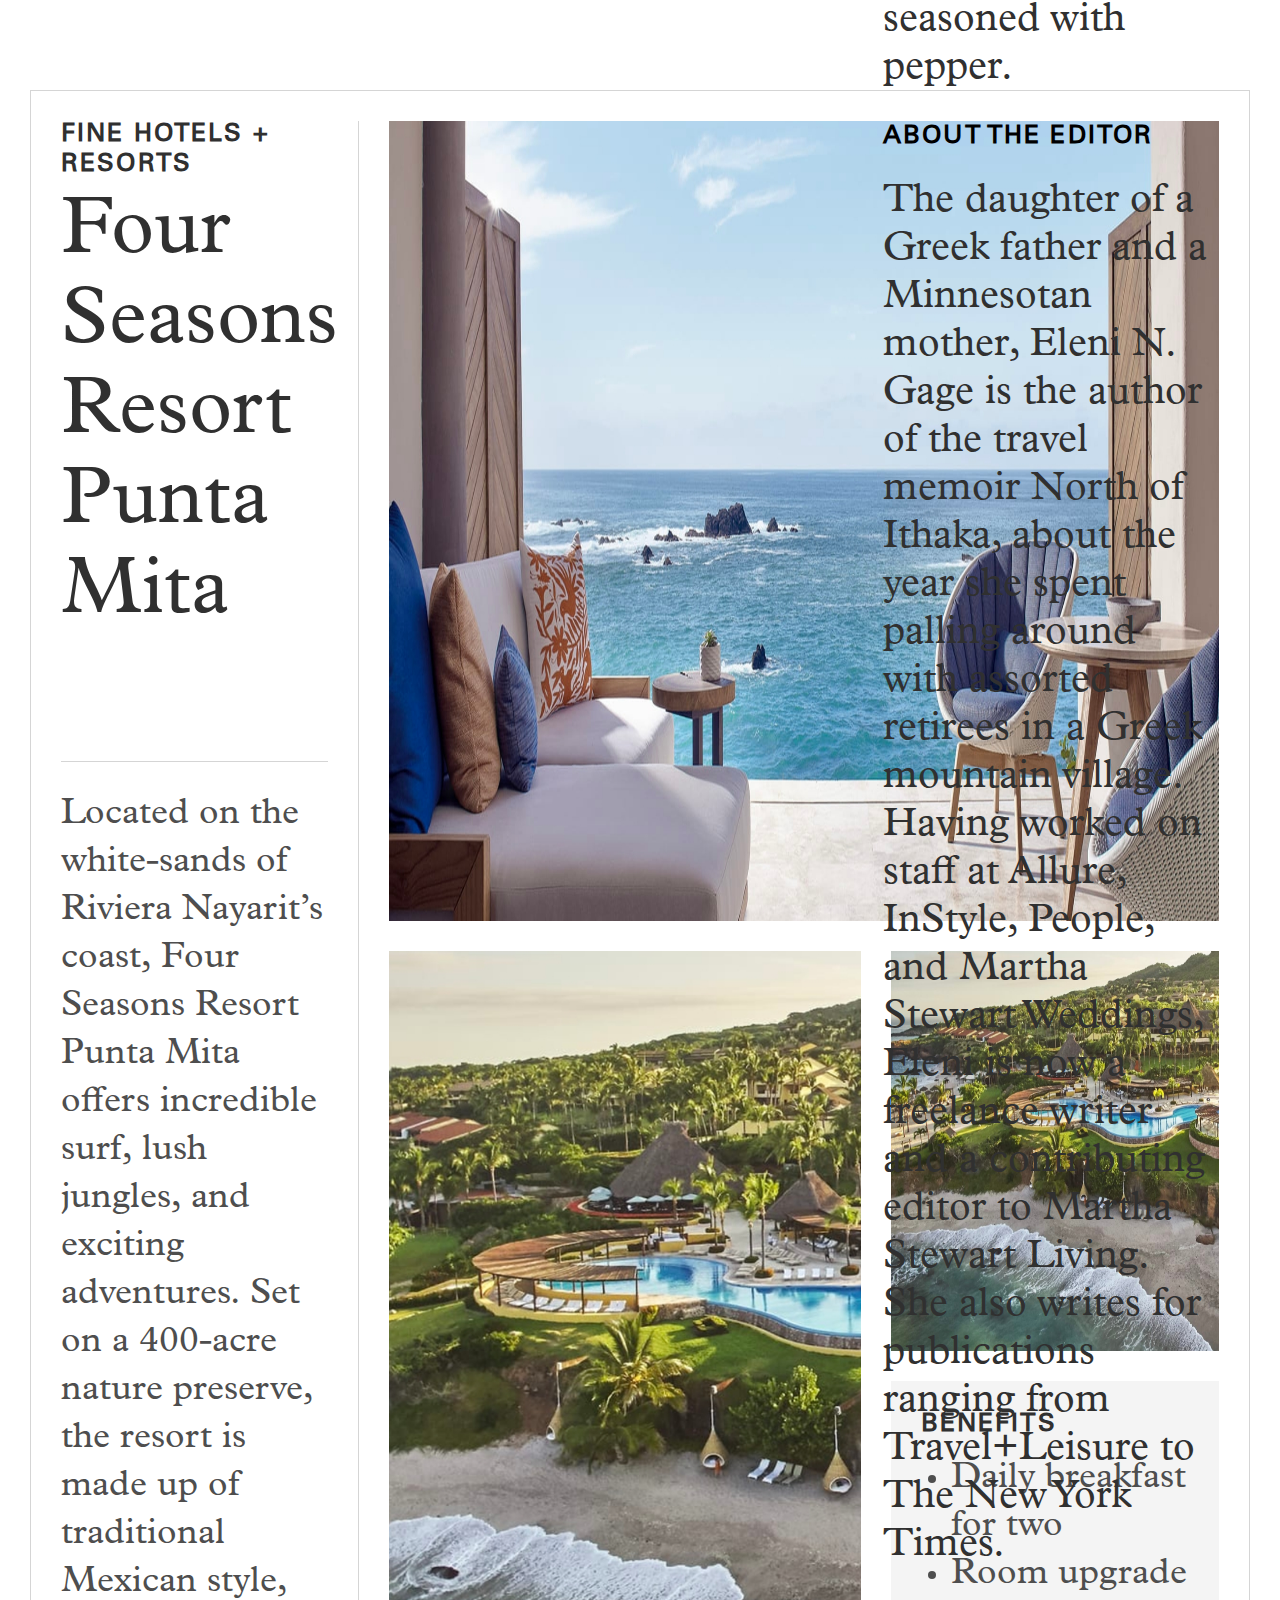
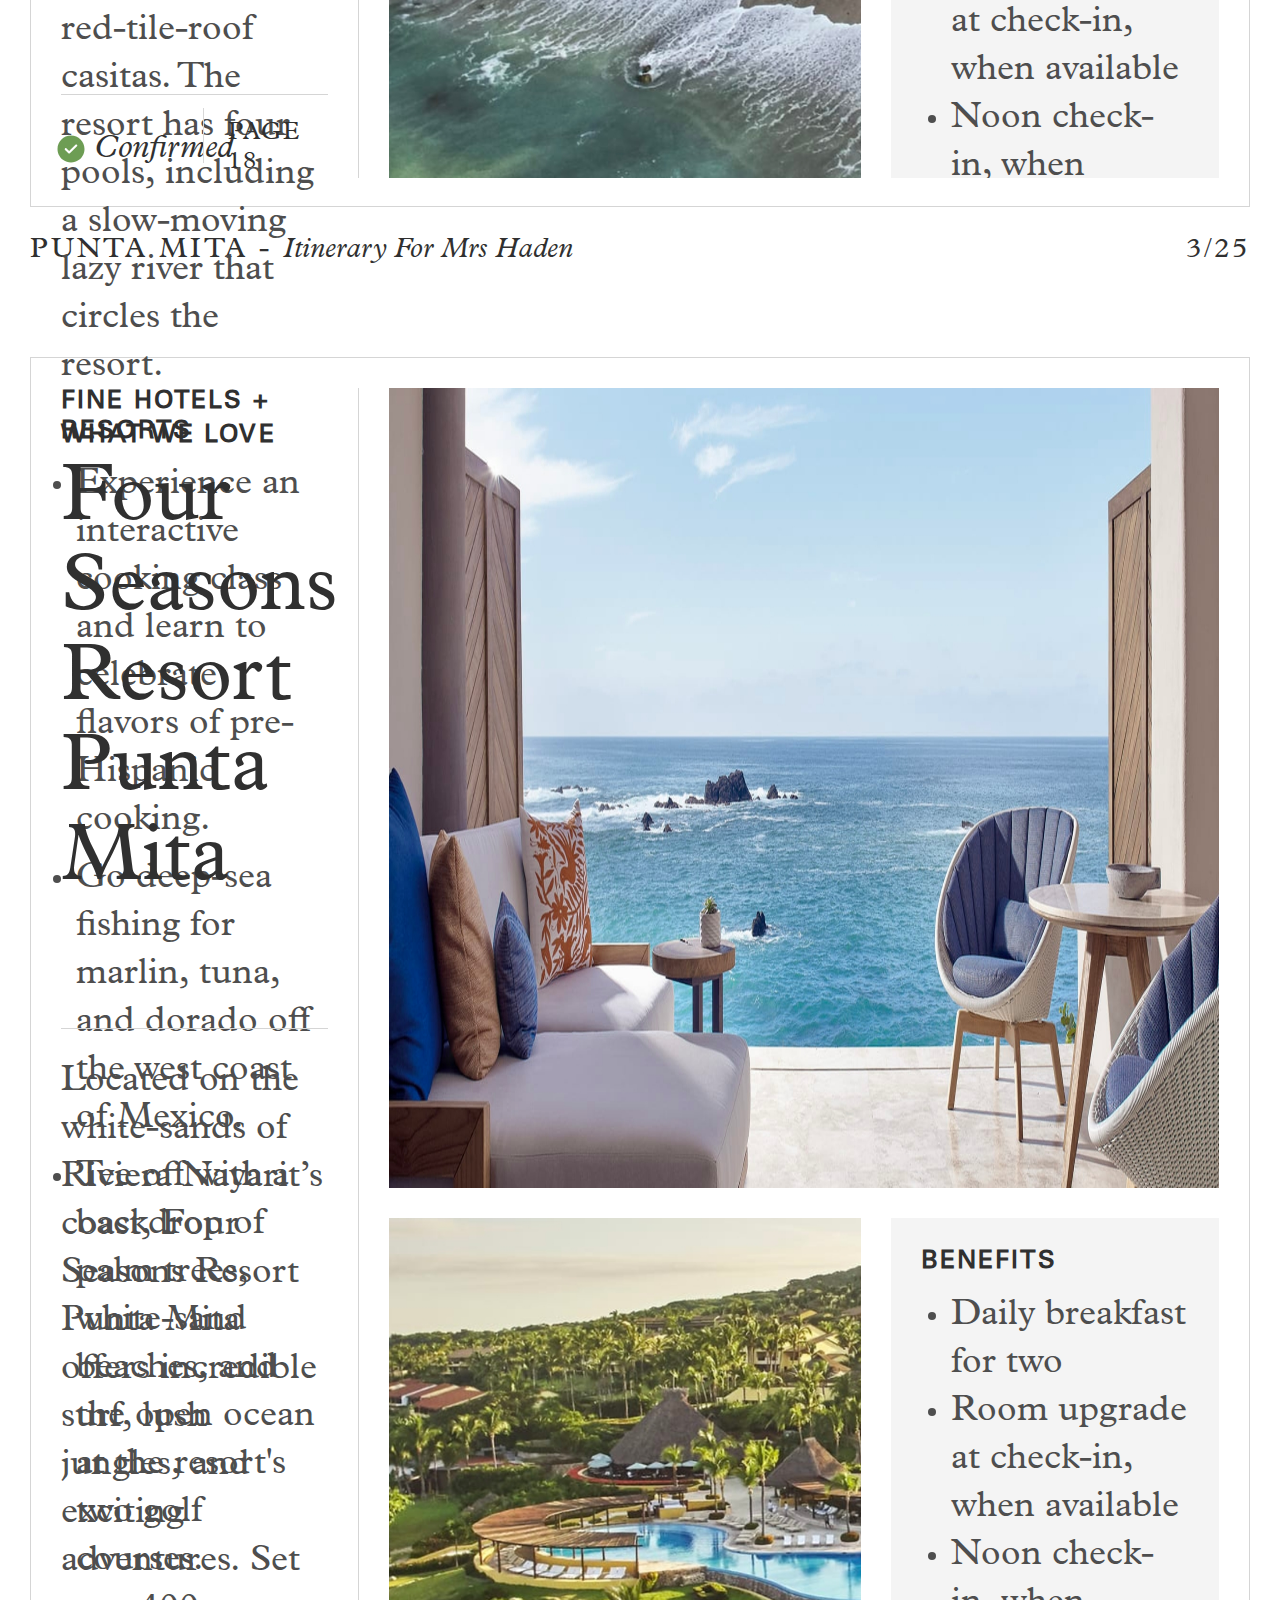
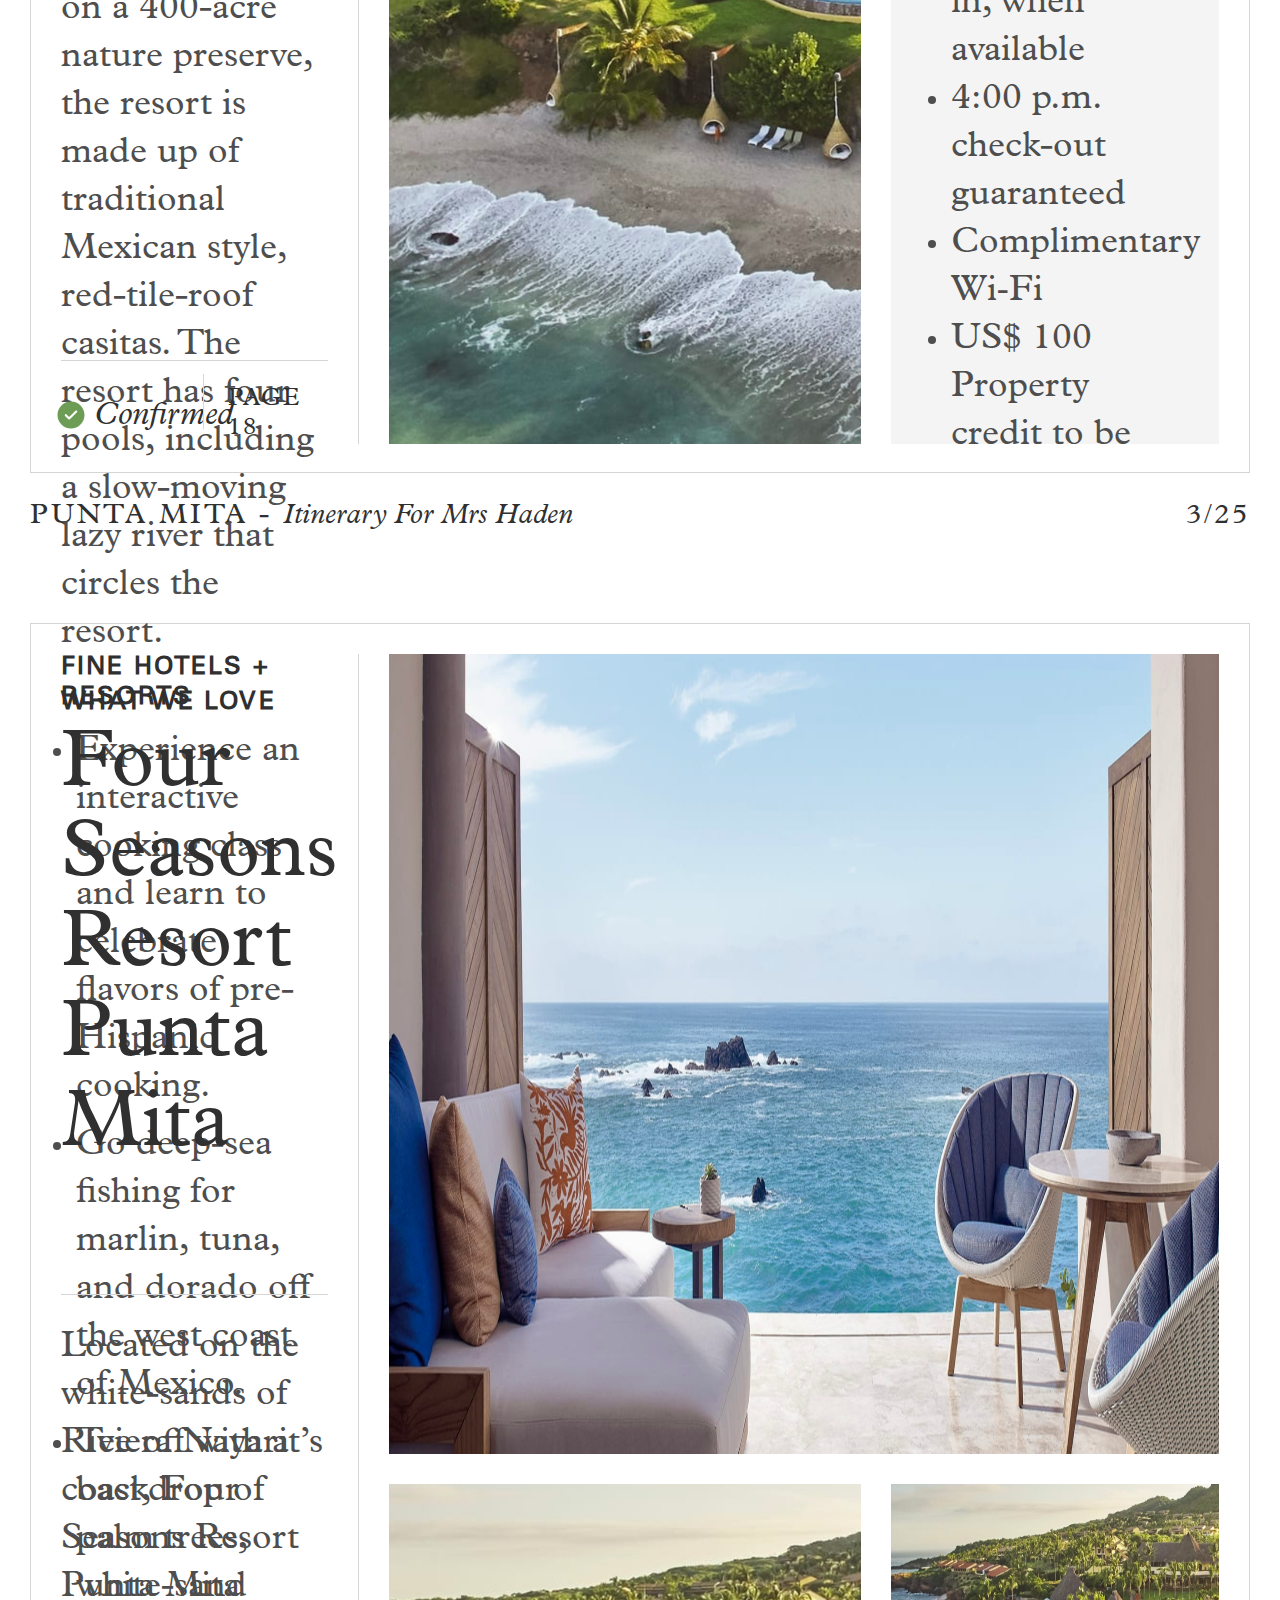
==== commit f2594299: "change headingtex style" ====
--- a/index.html
+++ b/index.html
@@ -6,24 +6,50 @@
         <link rel="stylesheet" type="text/css" href="assets/css/style.css" />
         <style type="text/css">
             .col-w-3 {
-                width: 300px;
+                width: 500px;
                 float: left;
                 height: 100%;
                 overflow: hidden;
             }
             .col-w-9 {
-                width: calc(100% - 300px);
+                width: calc(100% - 500px);
                 float: right;
             }
 
-            .col-w-3 .content-left {
-                display: flex;
-                flex-direction: column;
-                justify-content: space-between;
-                align-items: center;
+            .content-left-d {
+                padding-right: 30px;
+            }
+            .content-left-content{
+                min-height: 1283pt;
                 position: relative;
-                height: 100%;
-                padding-right: 30px;
+                color: rgba(0, 0, 0, 0.5);
+                font-size: small;
+                display: inline-block;
+            }
+
+            .content-left-content h3{
+                font-size: 11rem;
+                color: #000;
+                text-transform: uppercase;
+                letter-spacing: 0px;
+                position: absolute;
+                bottom: 0;
+                left: 0;
+                font-family: 'EssentialistUltraCondensed';
+                -webkit-transform: rotate(270deg);
+                -moz-transform: rotate(270deg);
+                -ms-transform: rotate(270deg);
+                -o-transform: rotate(270deg);
+                transform: rotate(270deg);
+                -webkit-transform-origin: 0 0;
+                -moz-transform-origin: 0 0;
+                -ms-transform-origin: 0 0;
+                -o-transform-origin: 0 0;
+                transform-origin: 0 0;
+                text-align: center;
+                width: 1000pt;
+                font-weight: normal;
+                line-height: 140pt;
             }
         </style>
     </head>
@@ -59,26 +85,46 @@
             </div>
         </div>        
 
+        <!-- test 1-->
+        <div class="sec-padding">
+            <div class="content-wrap f-height">
+                <div class="grid h-100">
+                    <div class="col-3">
+                        <div class="content-left">
+                            <div class="content-lt">
+                                Centurion
+                            </div>
+                            <div class="content-lm">
+                                <h3>Honeymoon Trip <br>To Santa Barbara</h3>
+                               <!-- ICELAND IN THE FAL -->
+                            </div>
+                            <div class="content-lb">
+                                <p>Itinerary For</p>
+                                <h2>Mrs. Haden</h2>
+                            </div>
+                        </div>
+                    </div>
+                    <div class="col-9">
+                        <div class="content-right">
+                            <img src="assets/img/banner1.png" alt="img" />
+                        </div>
+                    </div>
+                </div>
+            </div>
+        </div>
+
         <!-- test -->
         <div class="sec-padding">
             <div class="content-wrap f-height">
-                <div class="h-100">
-                    <div class="col-w-3">
-                        <div class="content-left">
-                            <div class="content-lt">
-                                Centurion
-                            </div>
-                            <div class="content-lm">
+                <div class="grid h-100">
+                    <div class="col-3">
+                        <div class="content-left-d">
+                            <div class="content-left-content">
                                 <h3>Honeymoon Trip <br>To Santa Barbara</h3>
-                               <!-- ICELAND IN THE FAL -->
-                            </div>
-                            <div class="content-lb">
-                                <p>Itinerary For</p>
-                                <h2>Mrs. Haden</h2>
-                            </div>
-                        </div>
-                    </div>
-                    <div class="col-w-9">
+                            </div>
+                        </div>
+                    </div>
+                    <div class="col-9">
                         <div class="content-right">
                             <img src="assets/img/banner1.png" alt="img" />
                         </div>
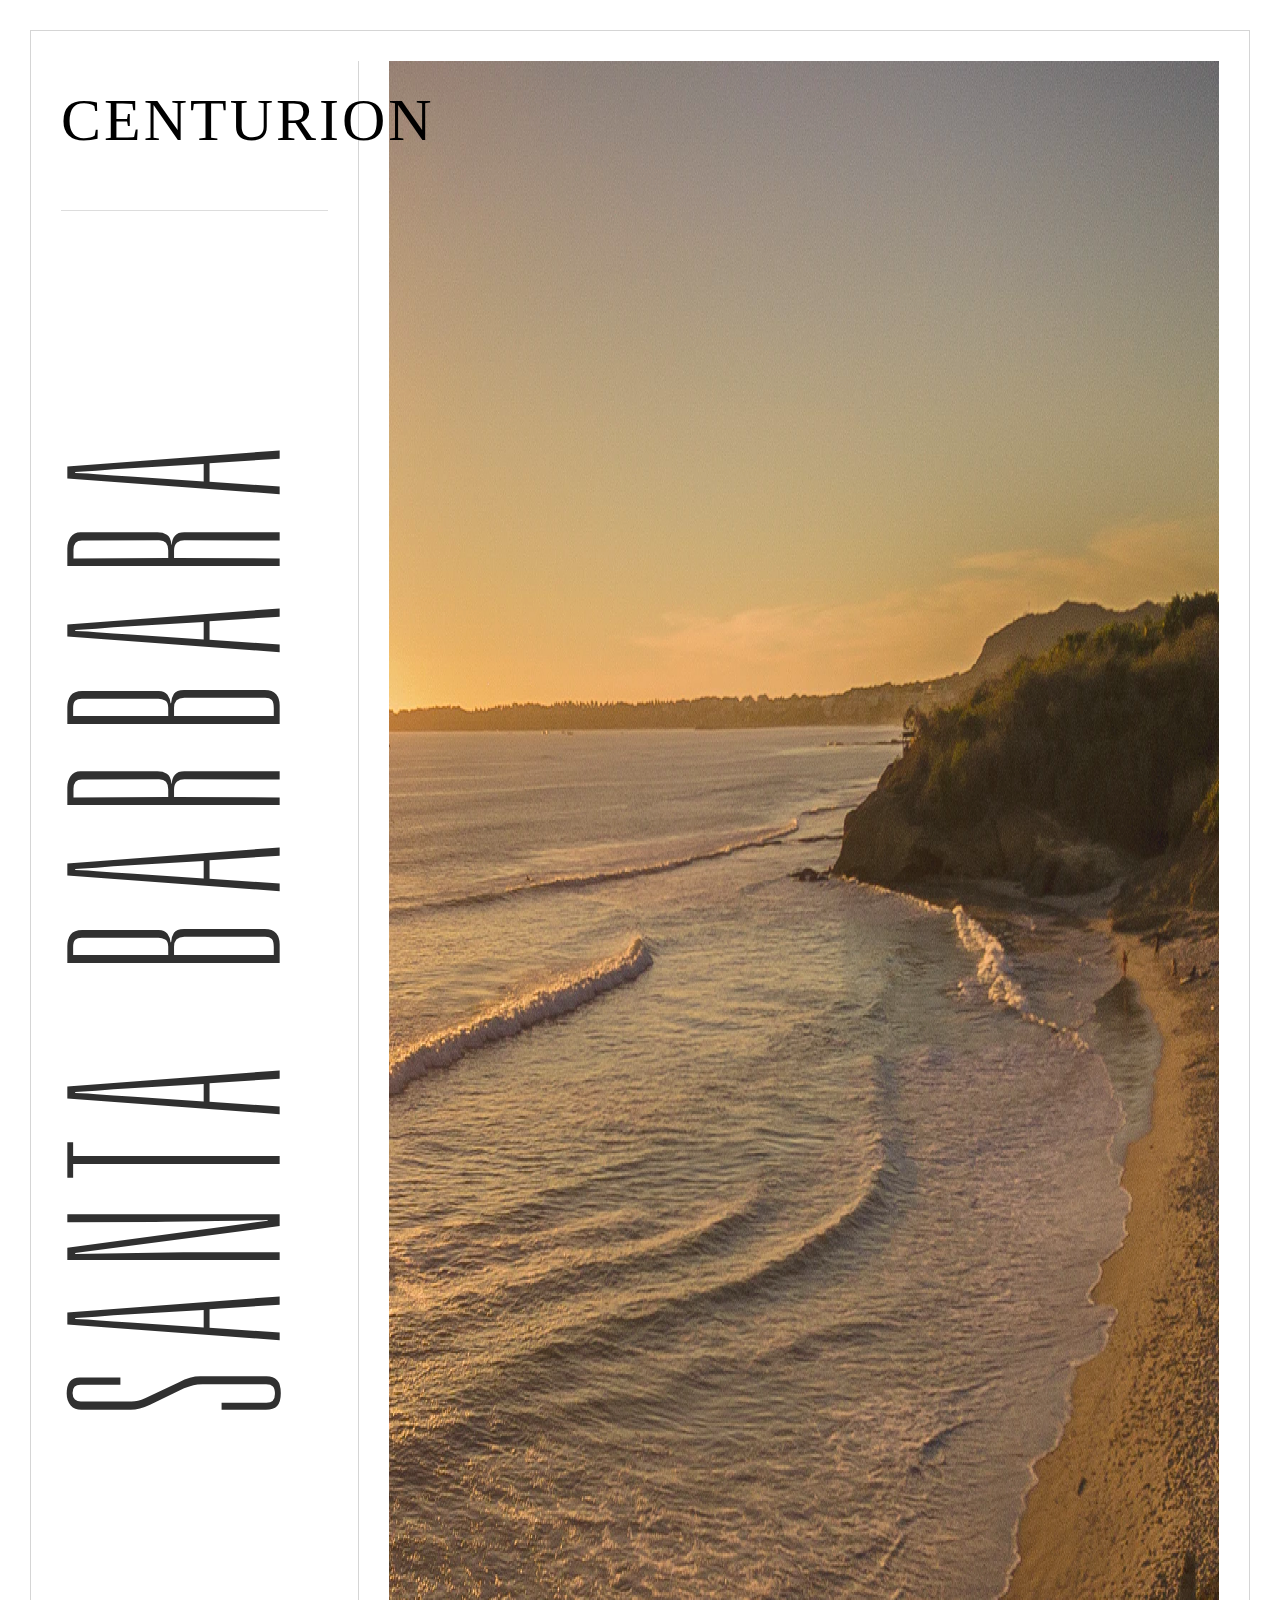
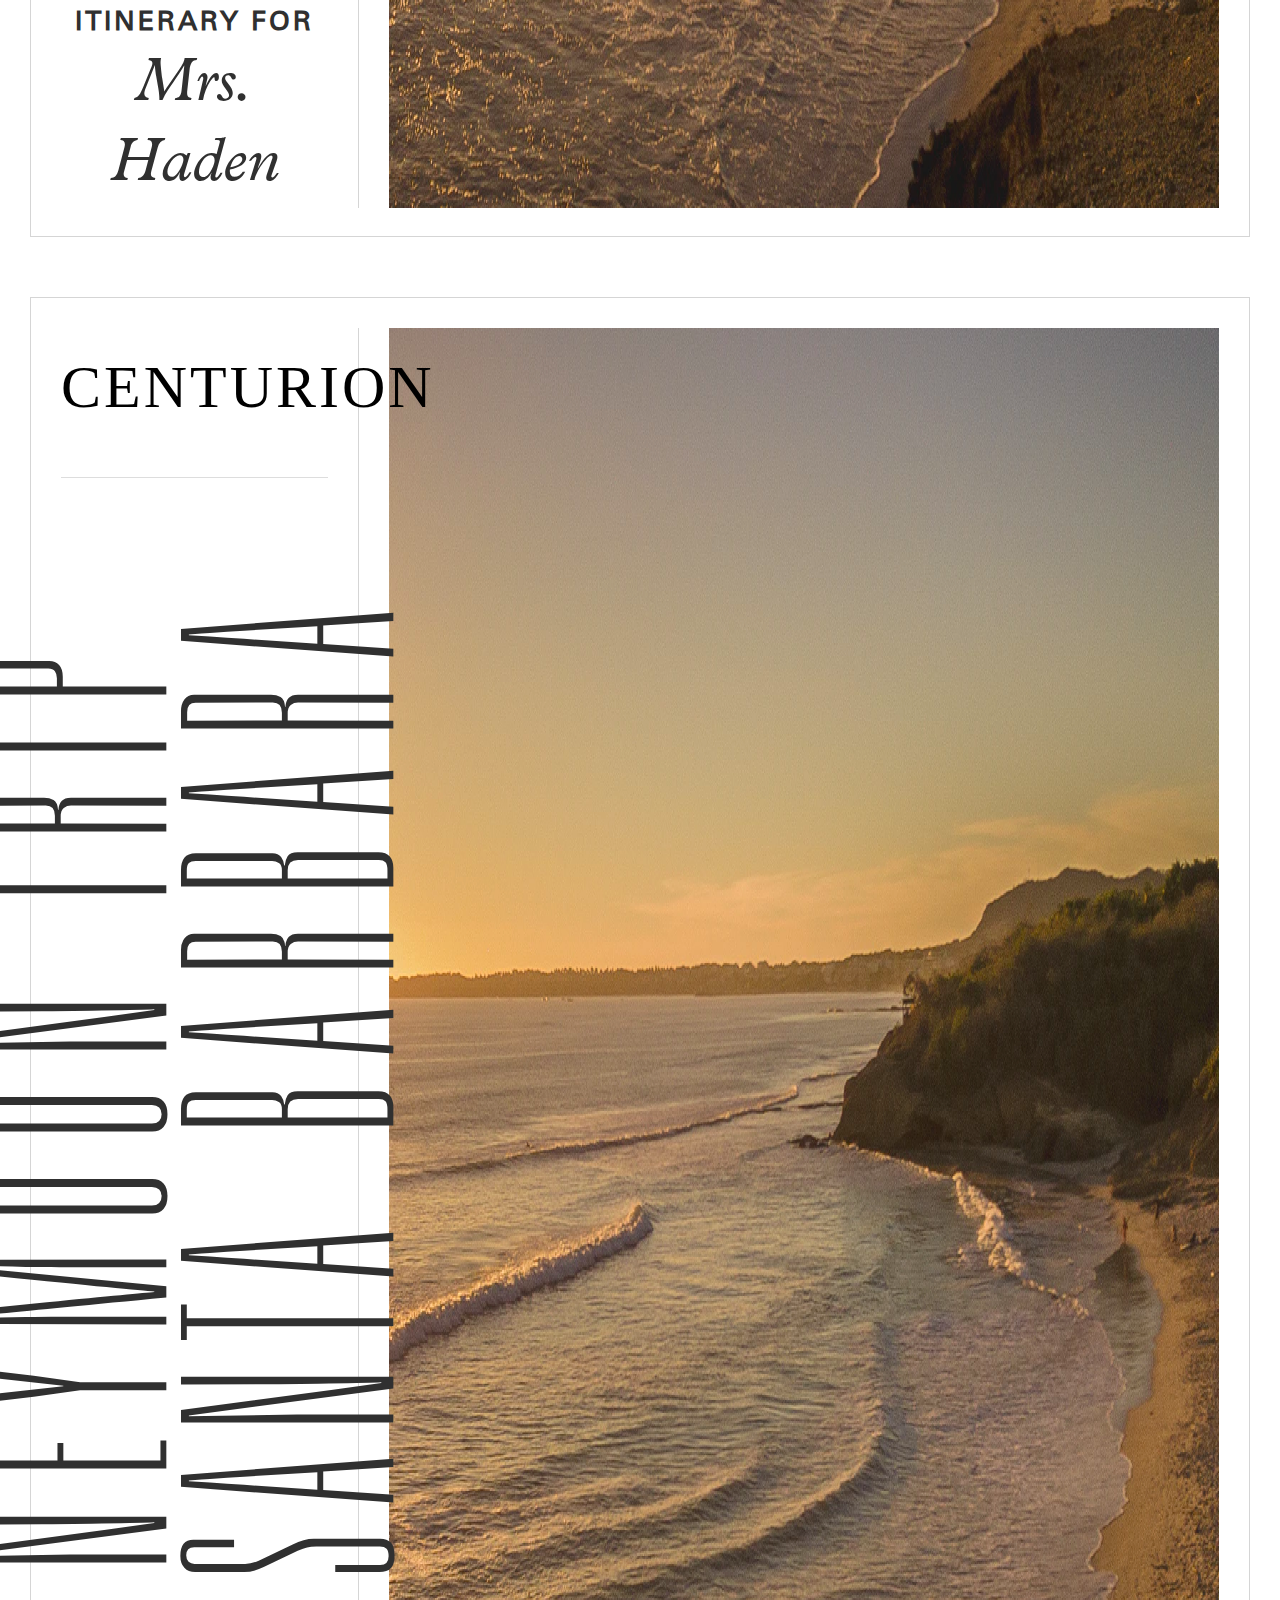
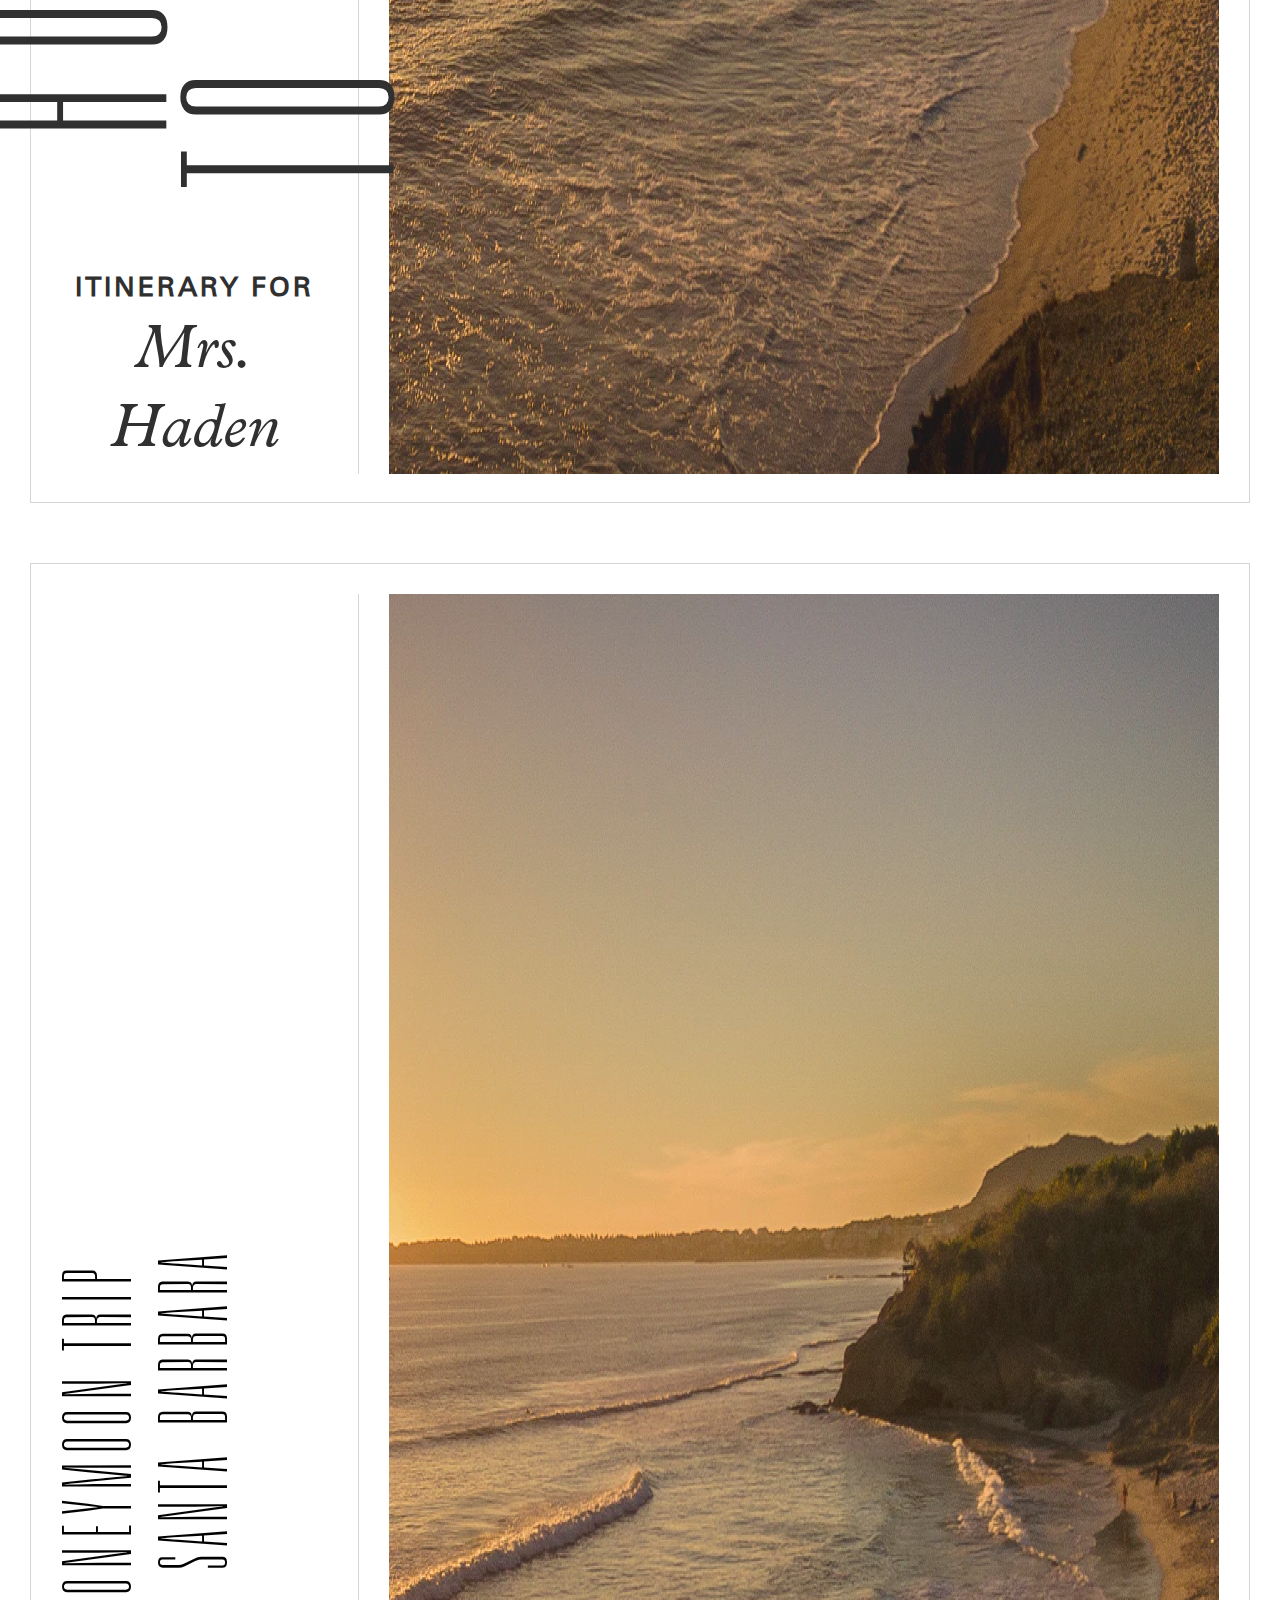
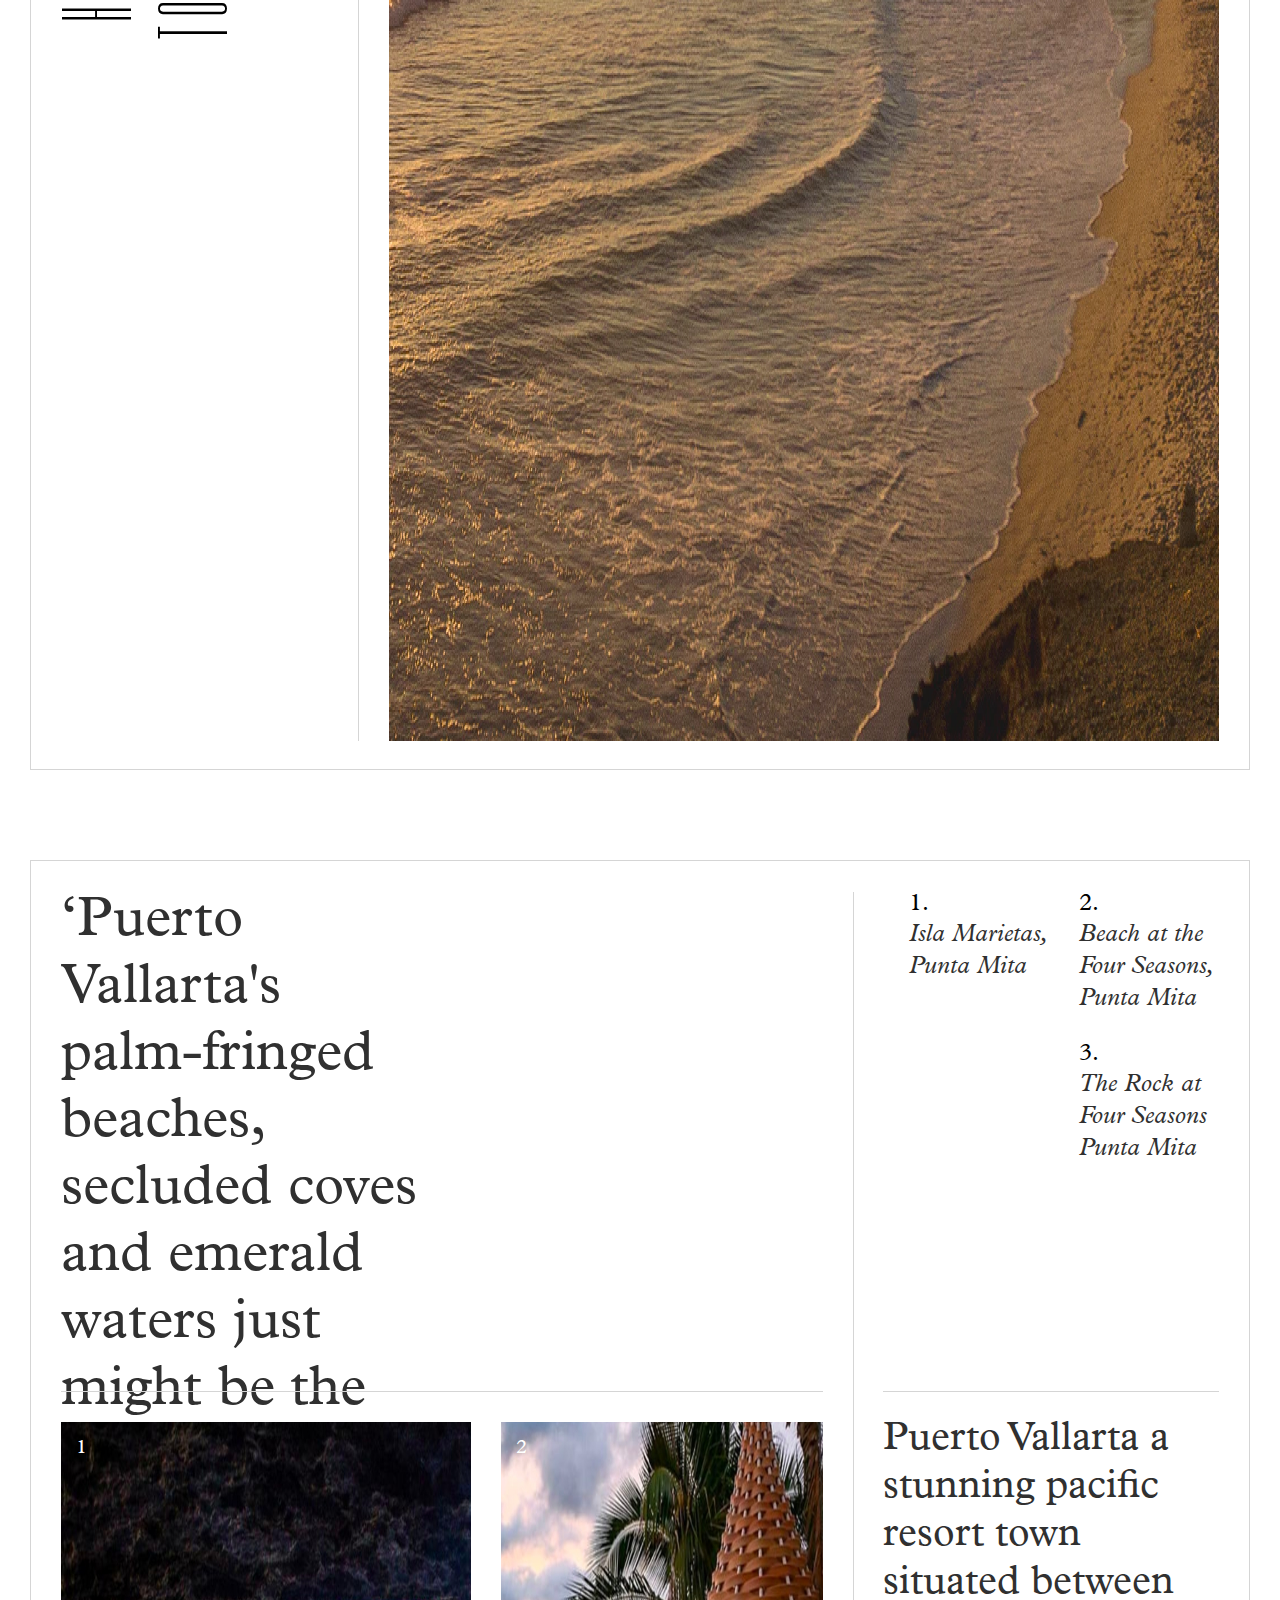
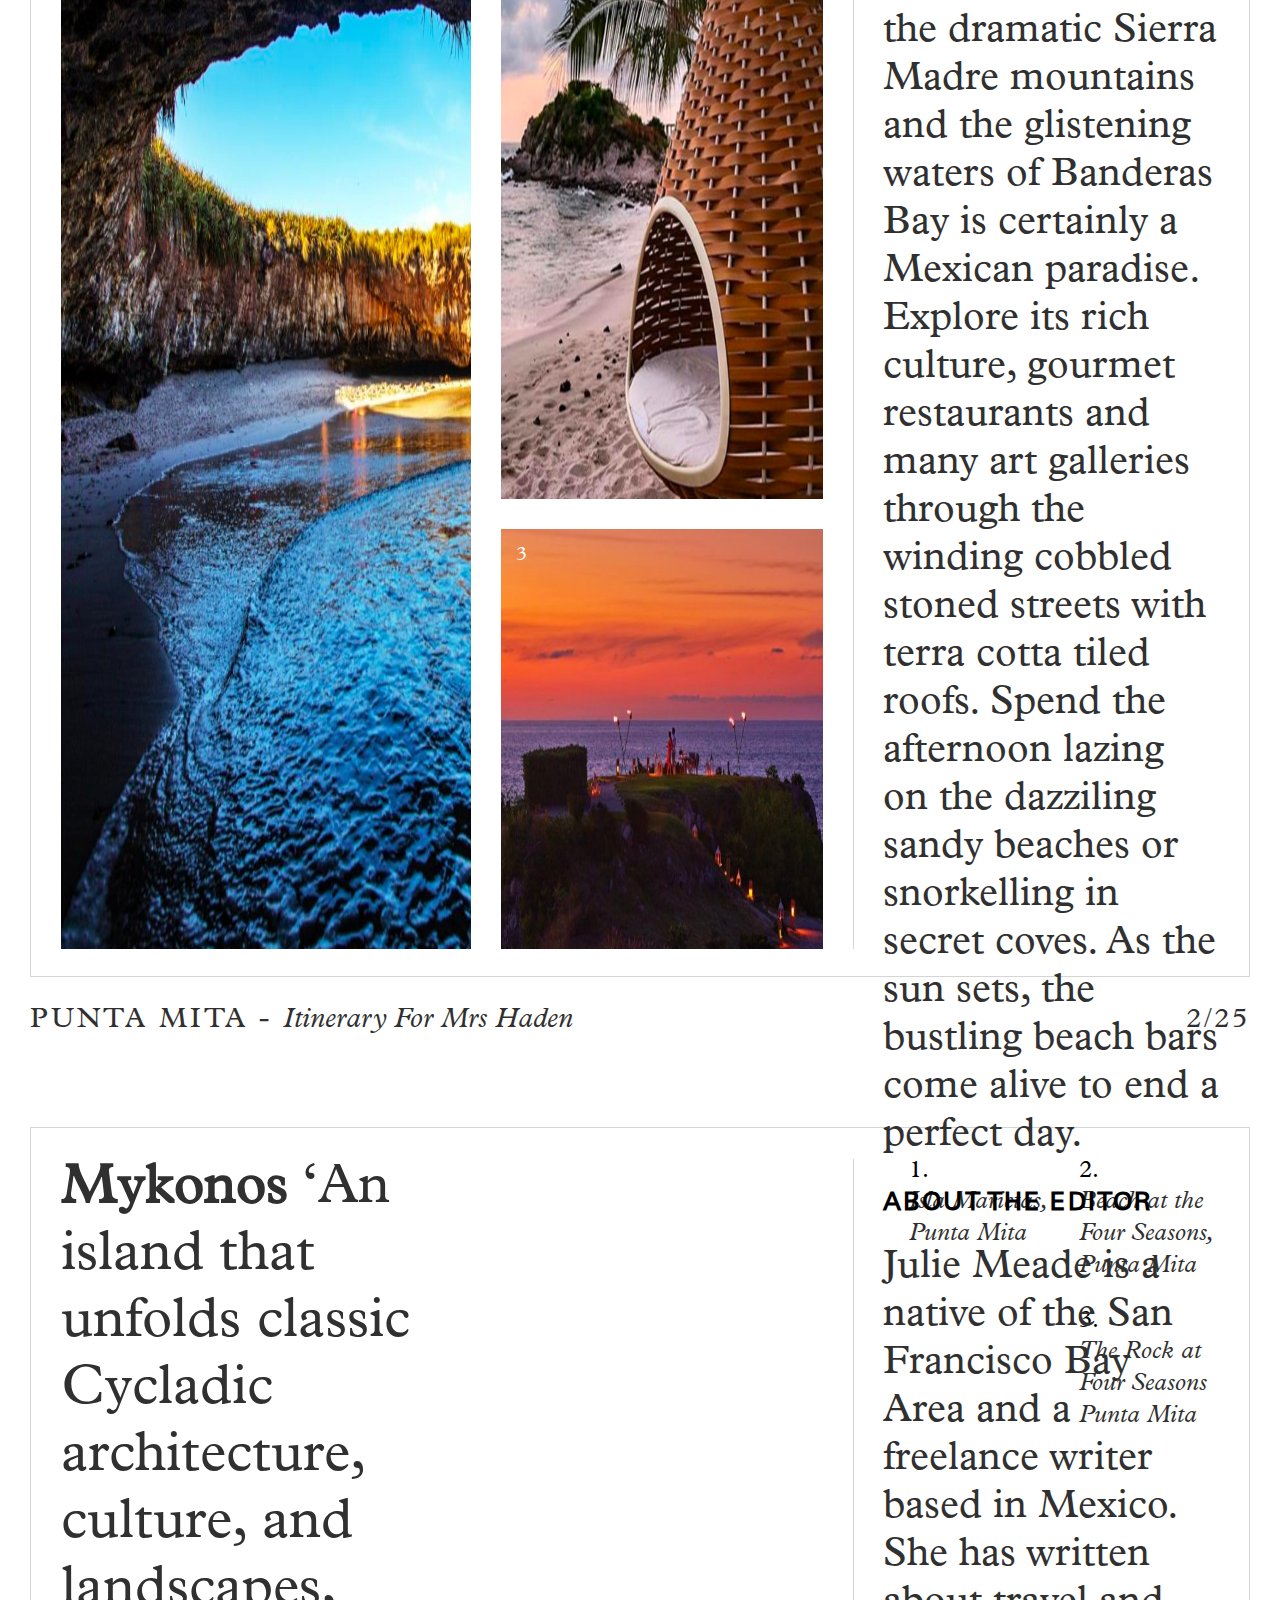
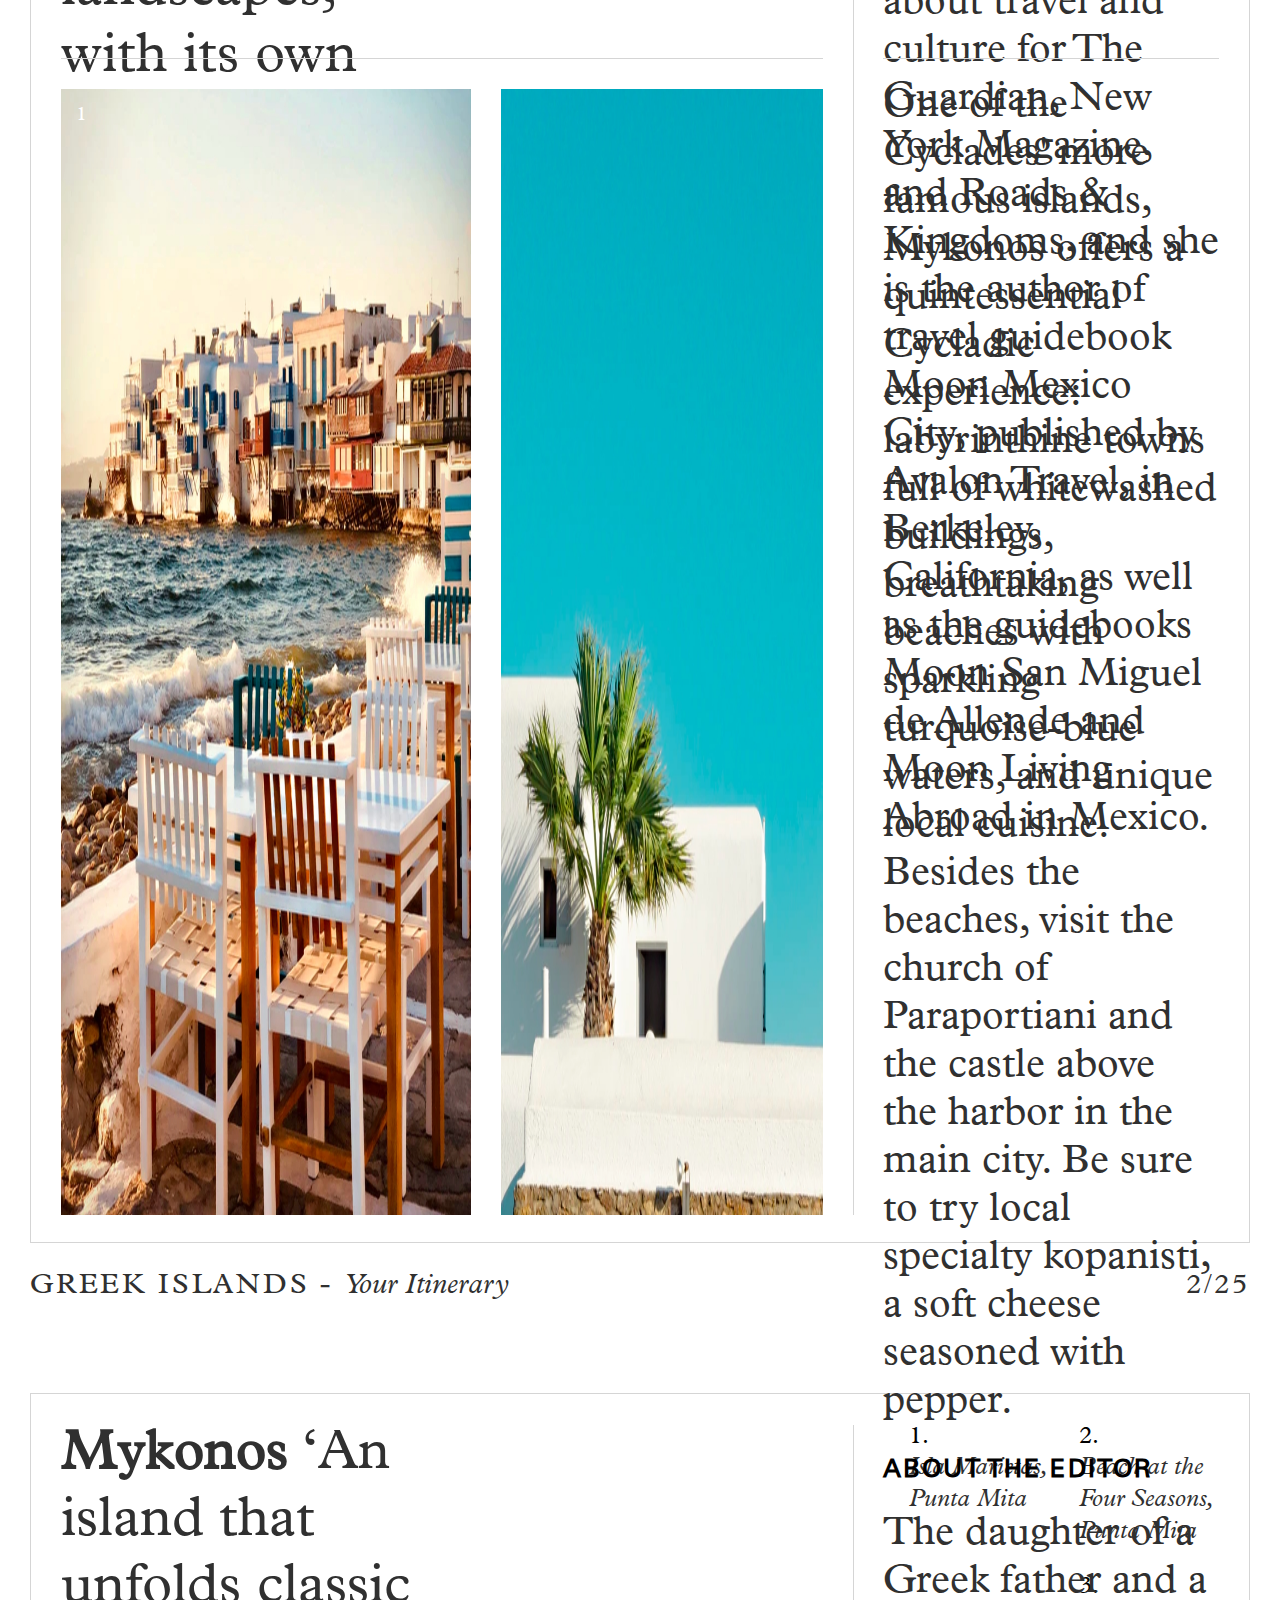
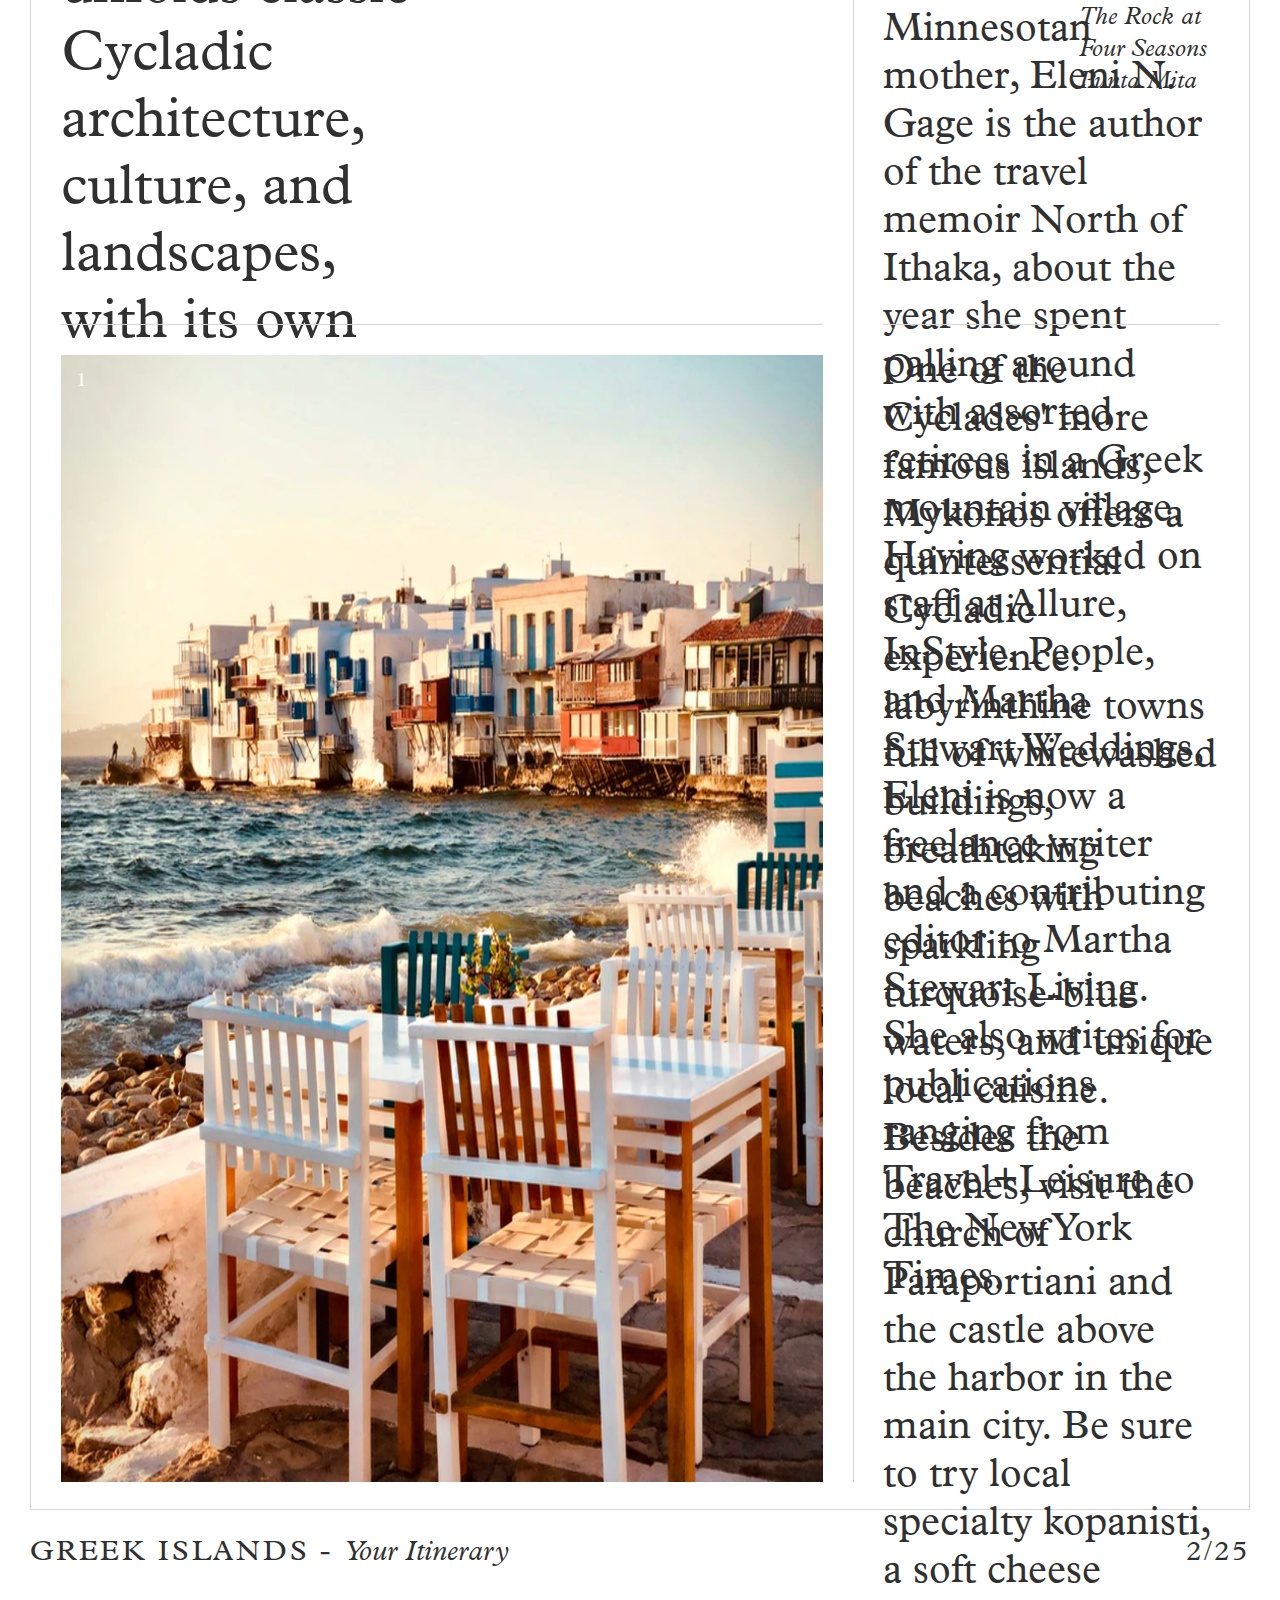
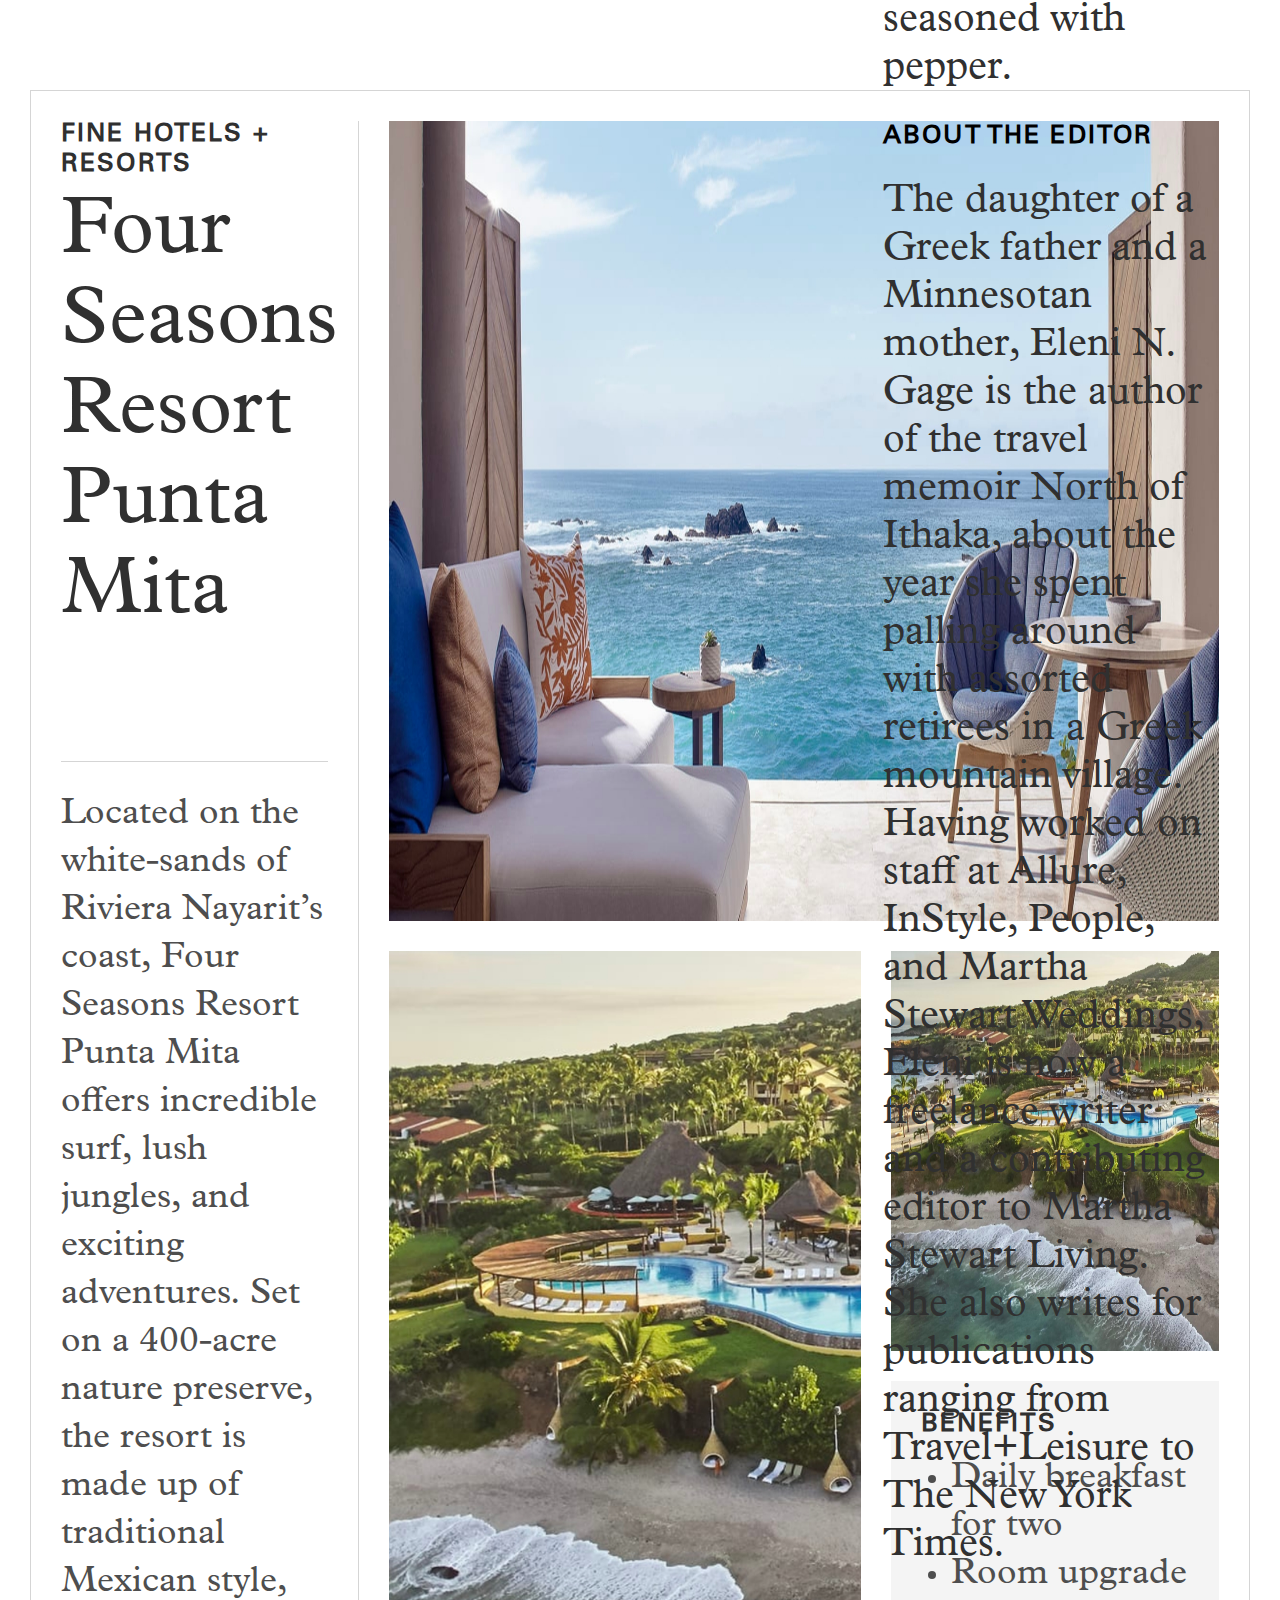
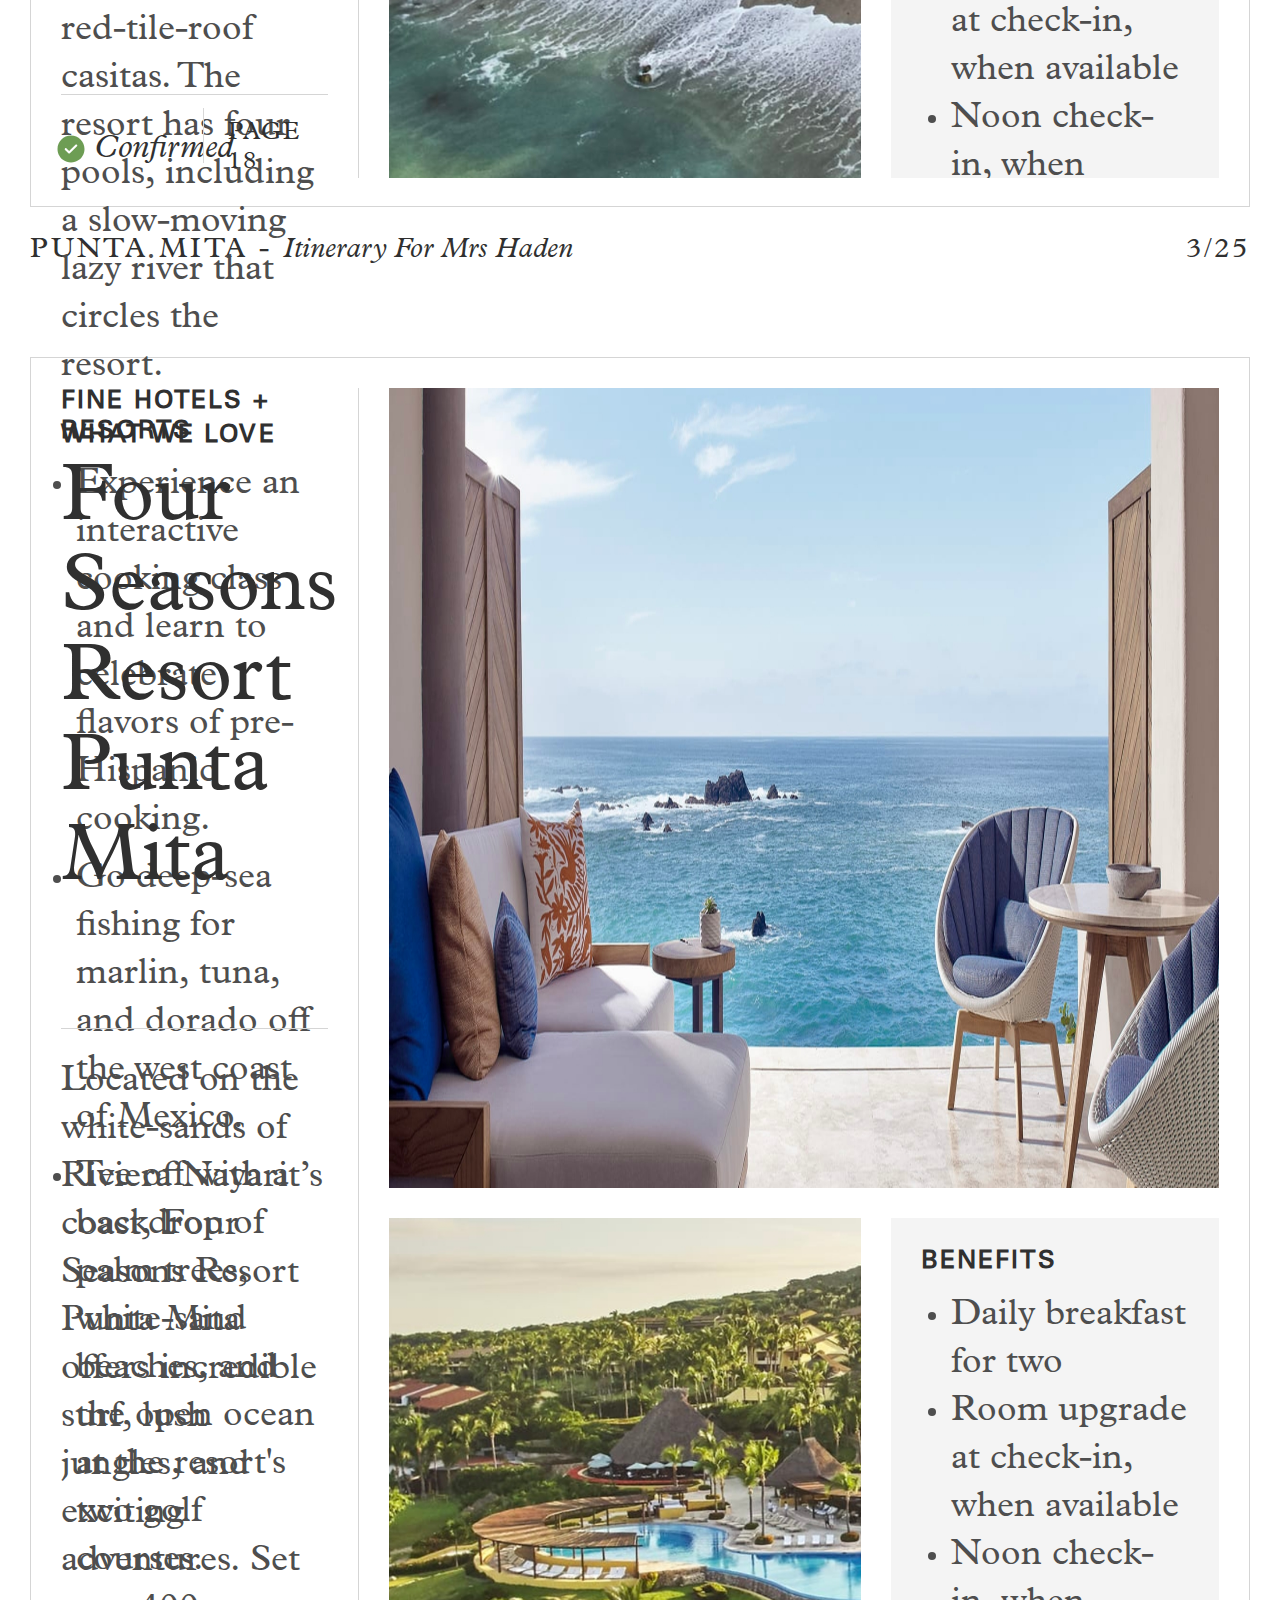
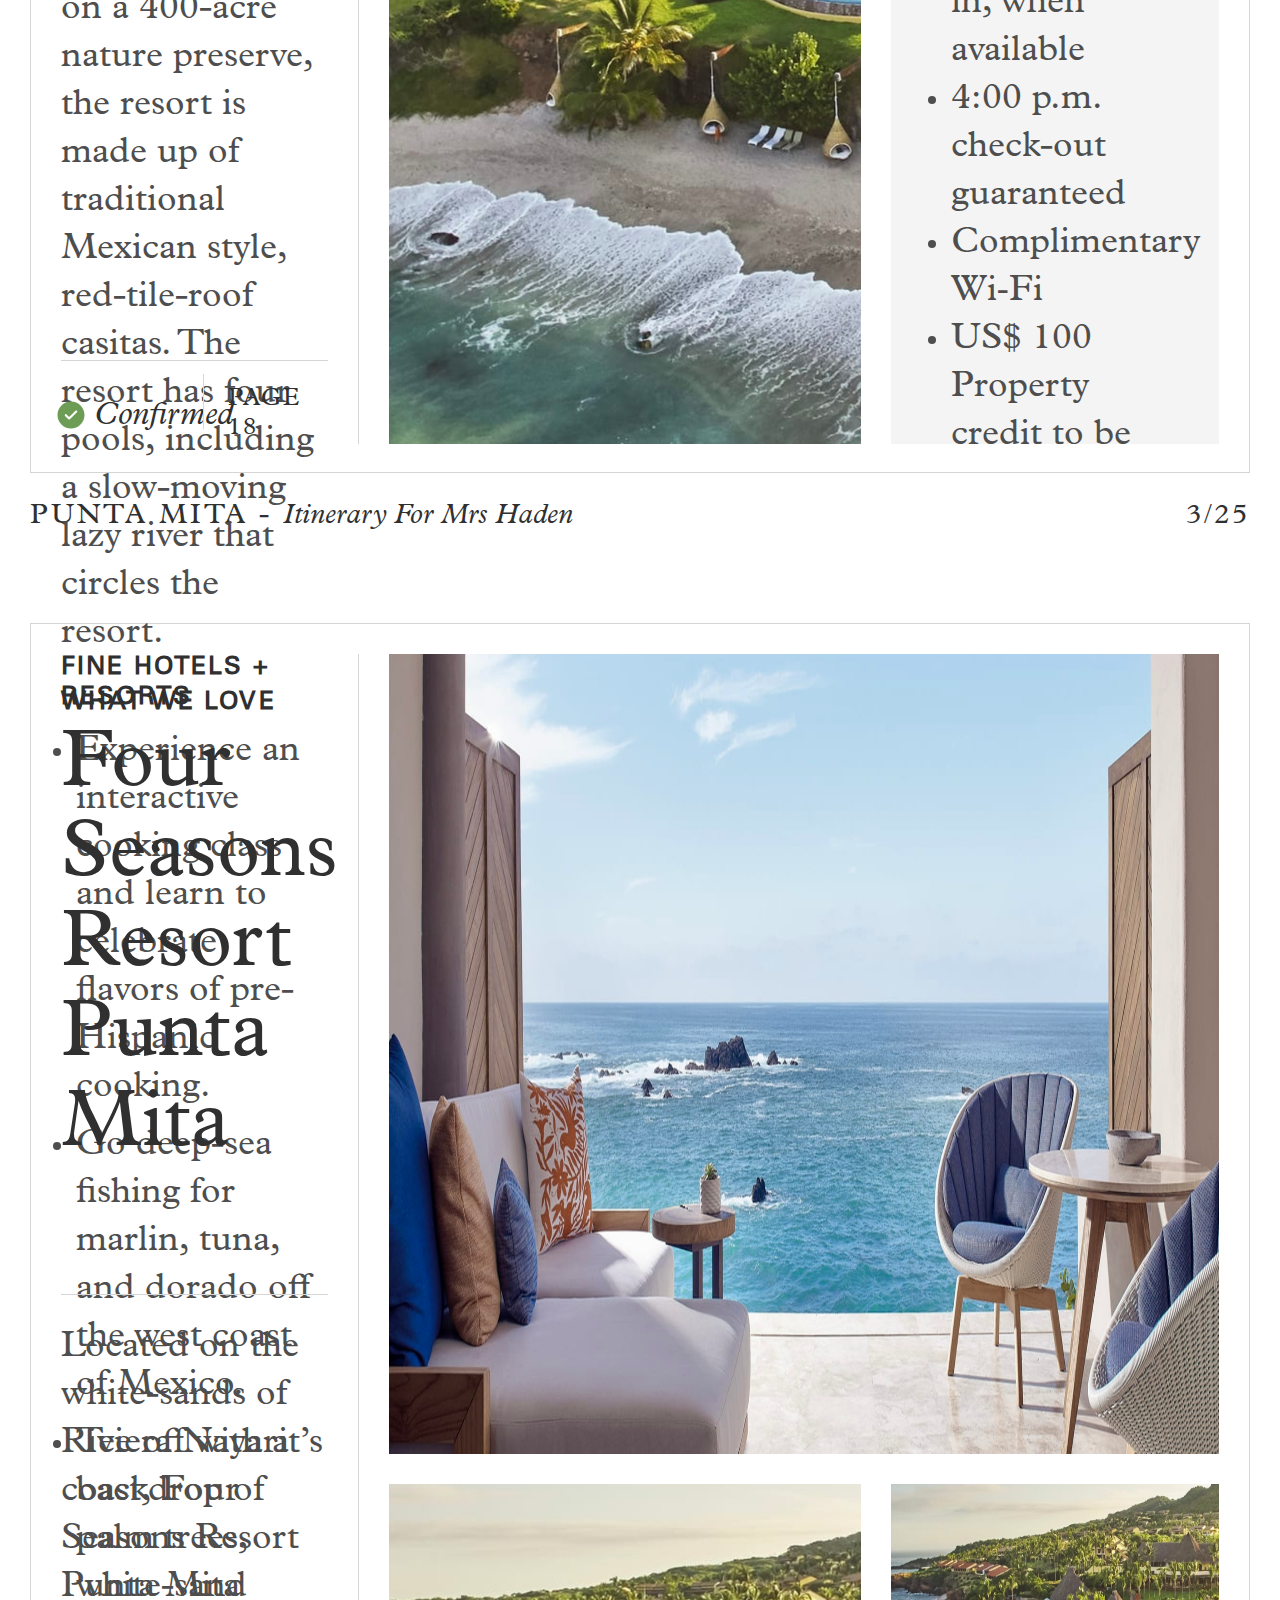
==== commit 65a43ded: "change headingtex style 1" ====
--- a/index.html
+++ b/index.html
@@ -28,7 +28,7 @@
             }
 
             .content-left-content h3{
-                font-size: 11rem;
+                font-size: 6rem;
                 color: #000;
                 text-transform: uppercase;
                 letter-spacing: 0px;
@@ -49,7 +49,6 @@
                 text-align: center;
                 width: 1000pt;
                 font-weight: normal;
-                line-height: 140pt;
             }
         </style>
     </head>
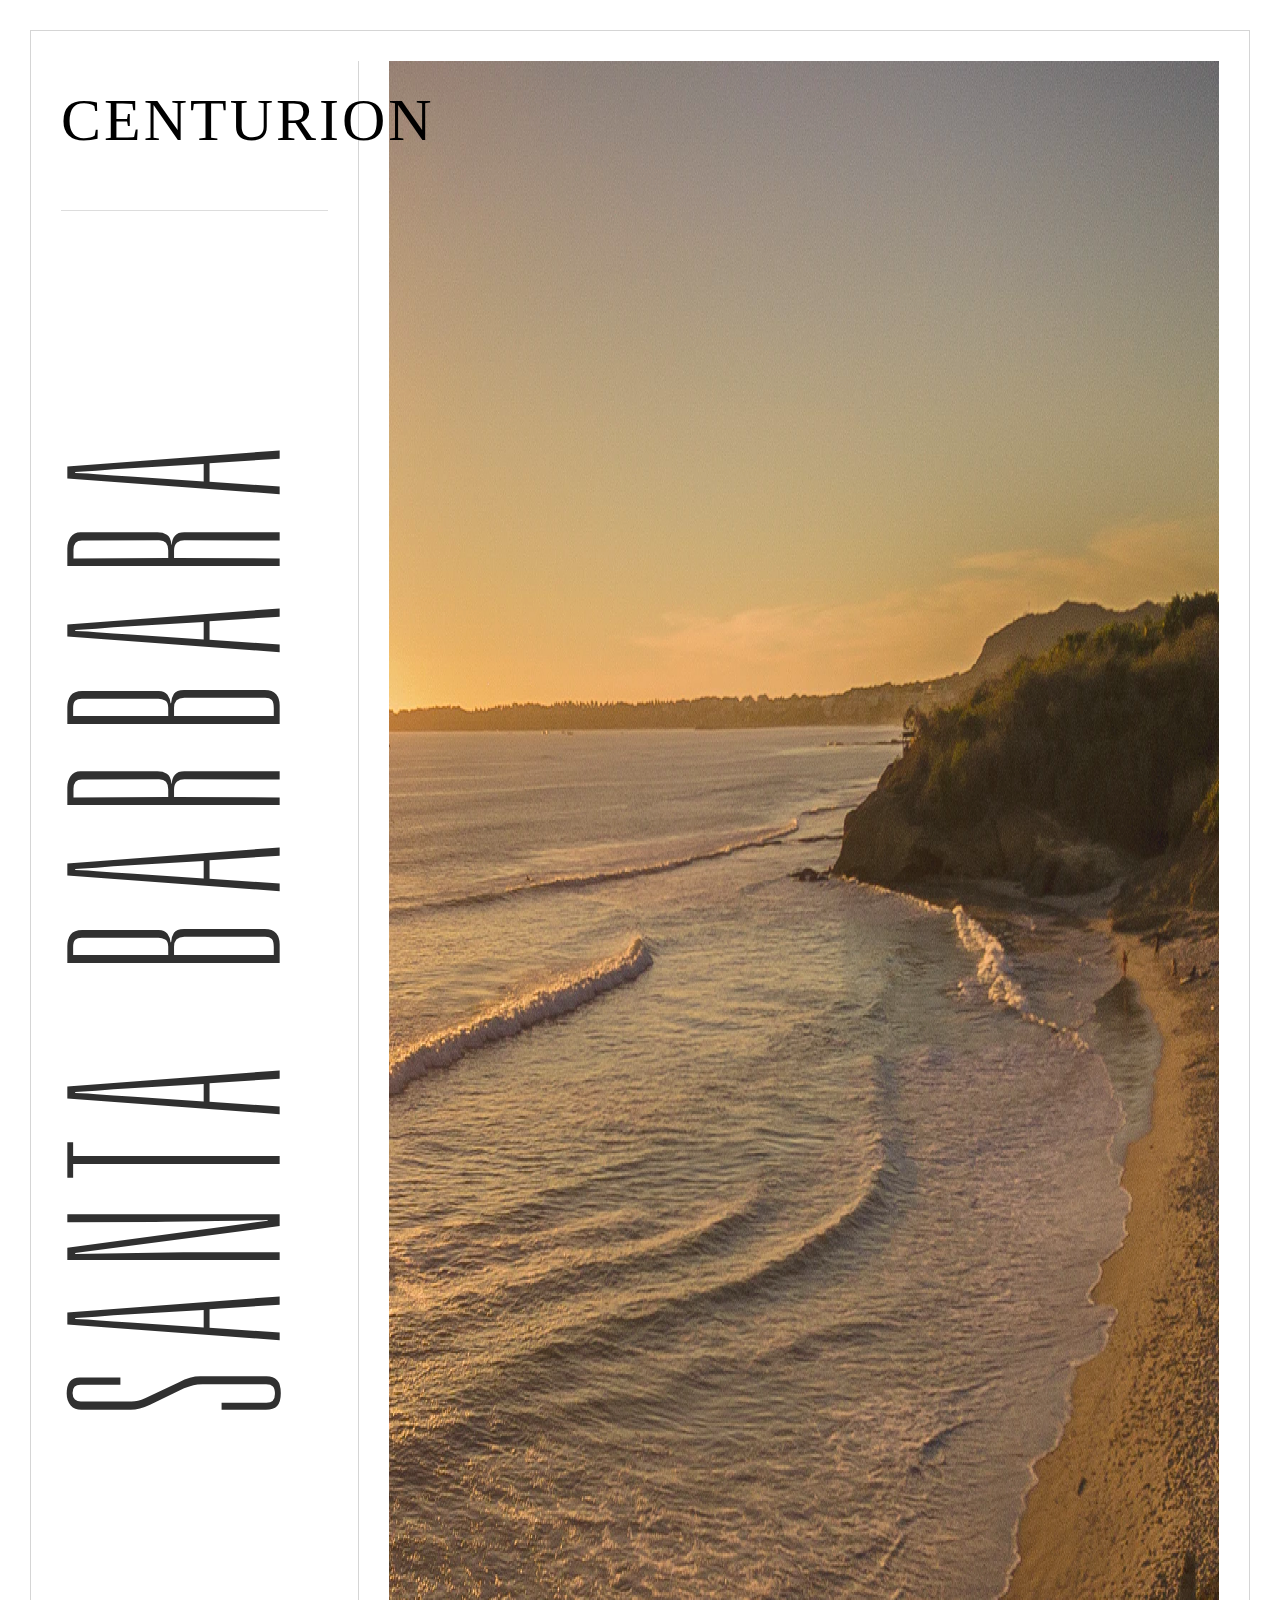
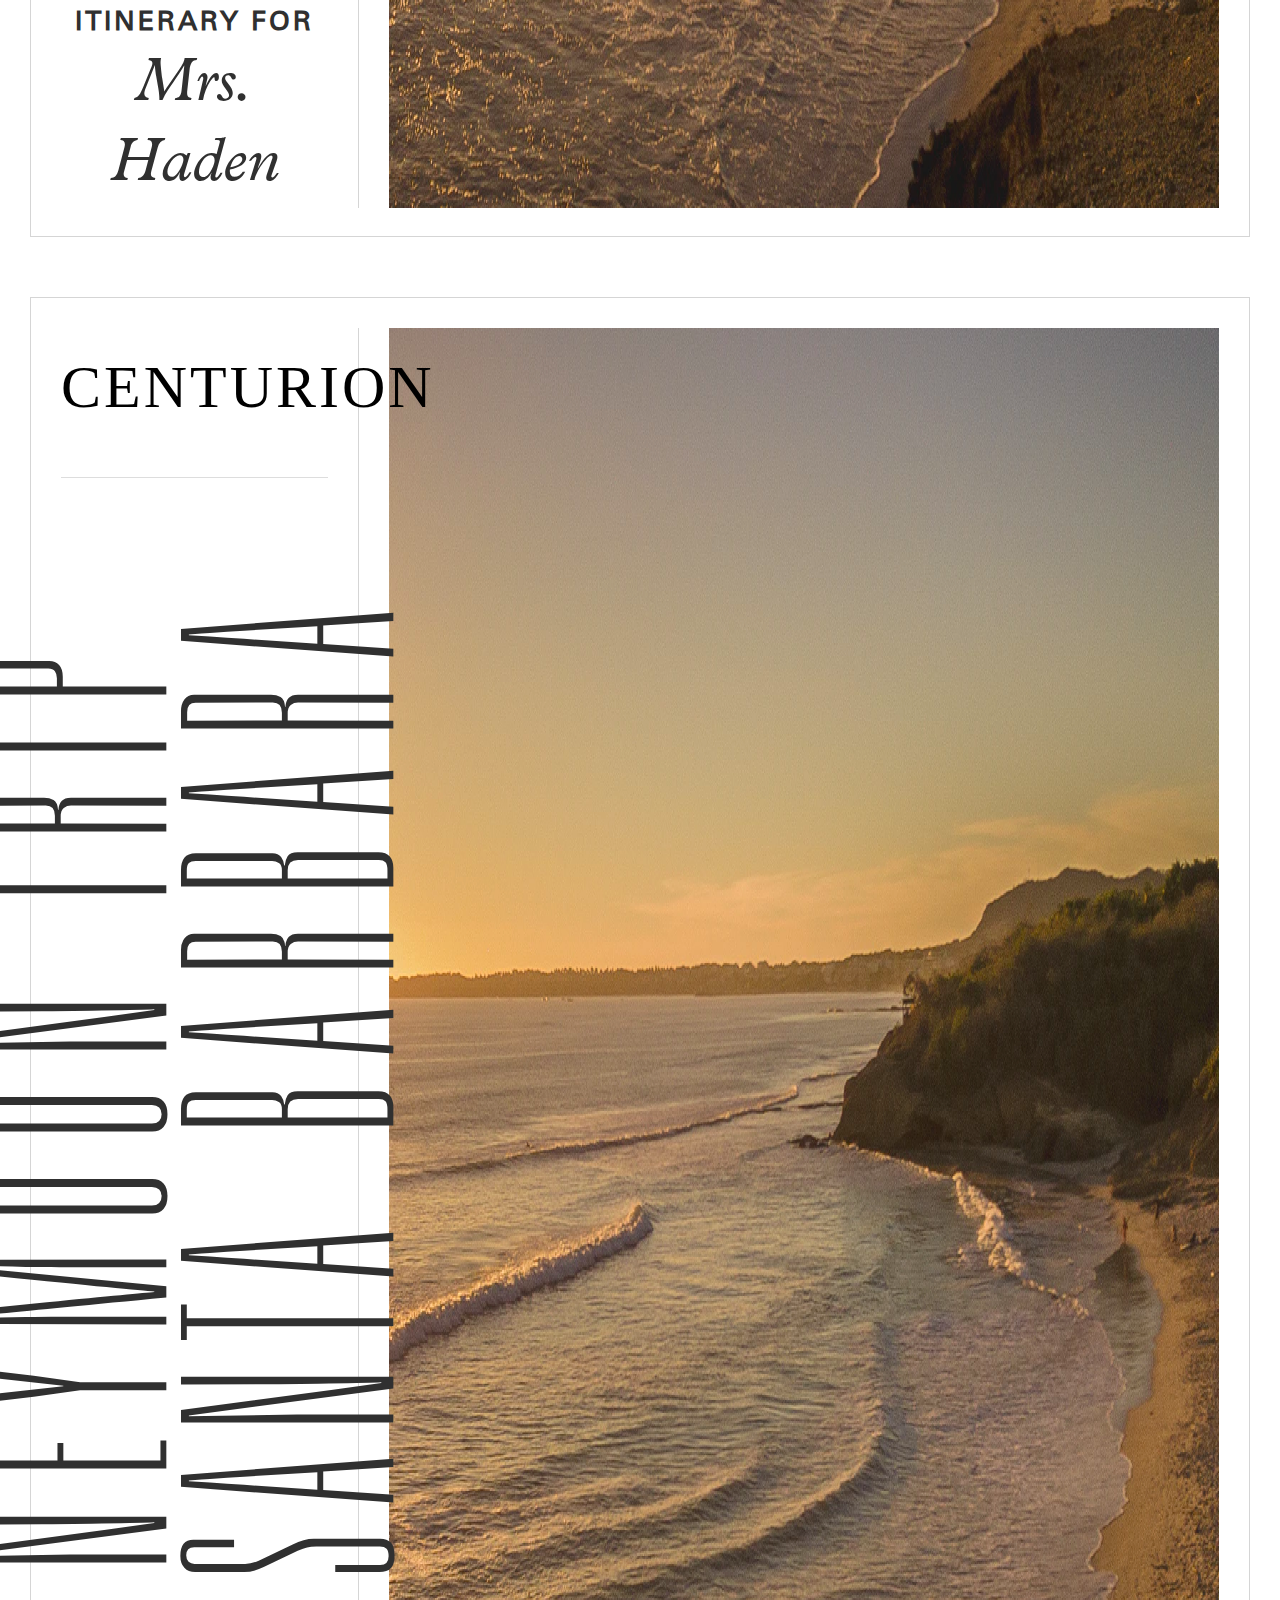
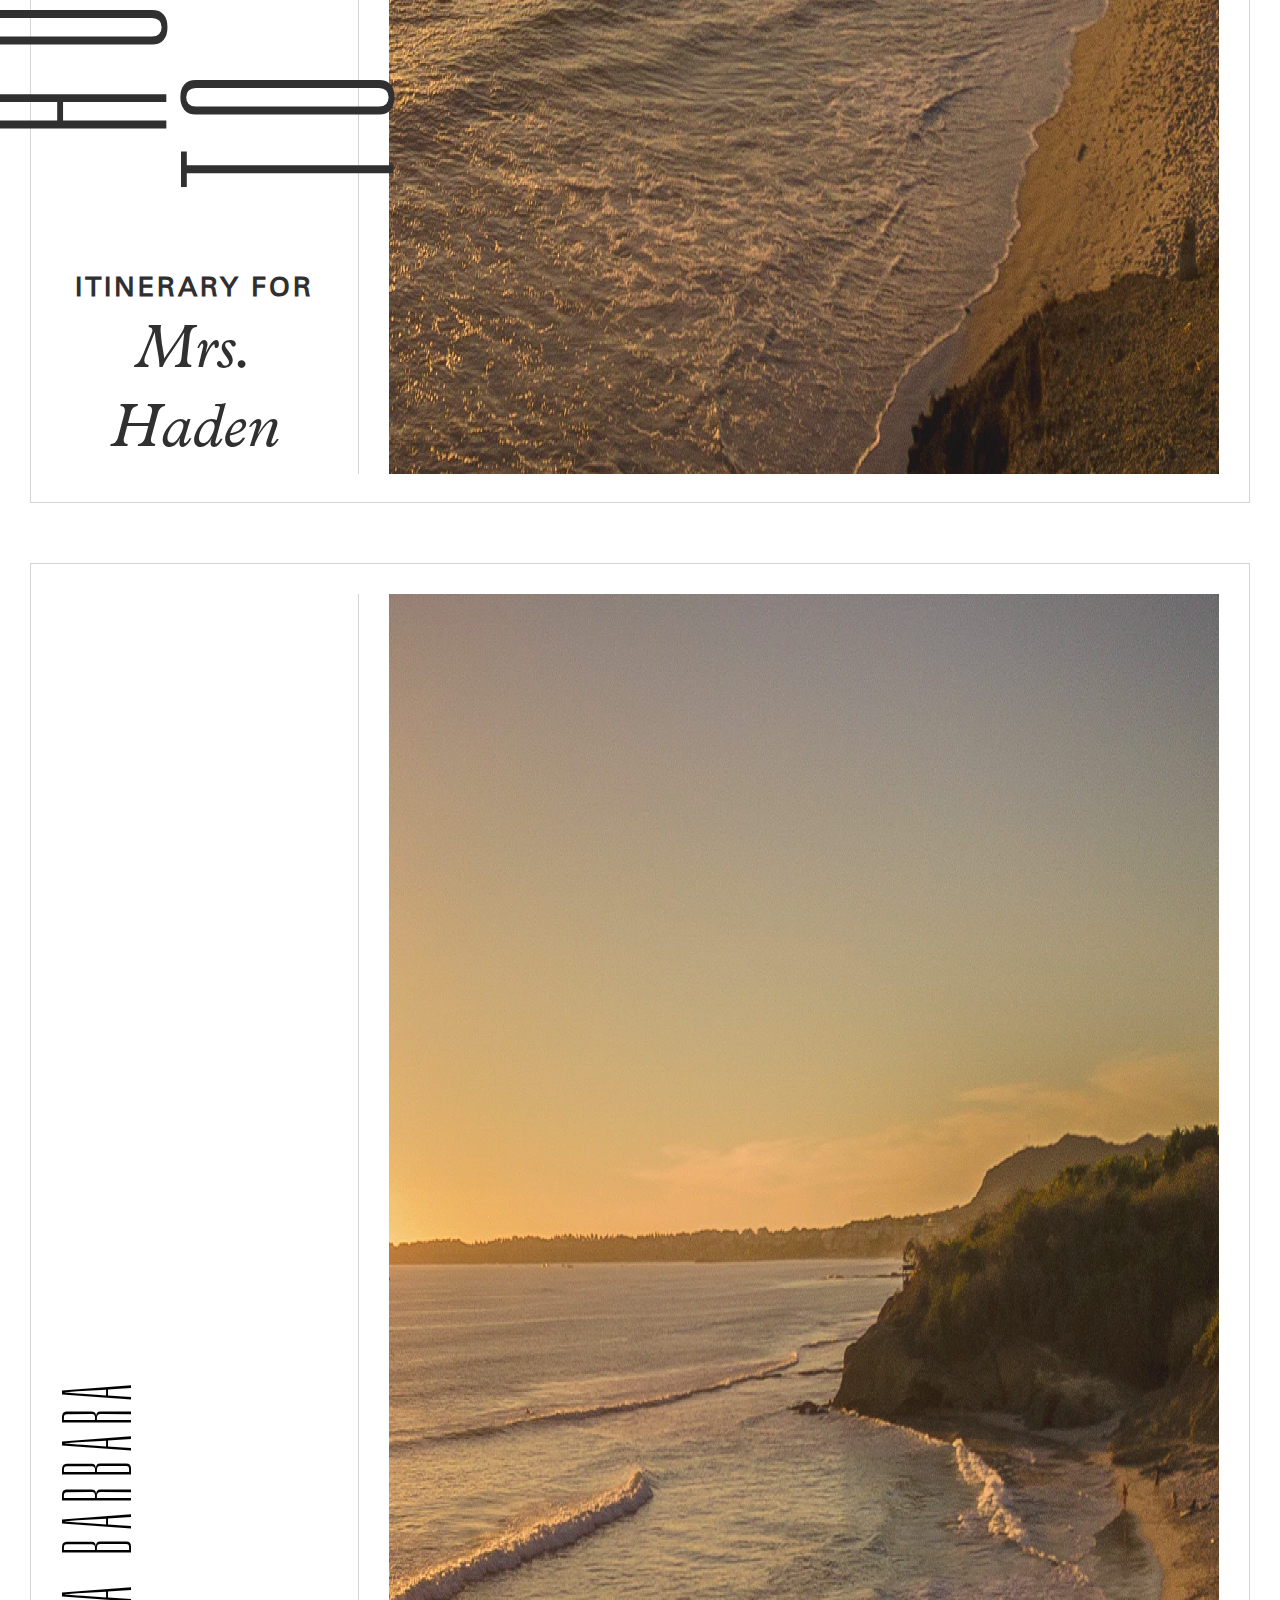
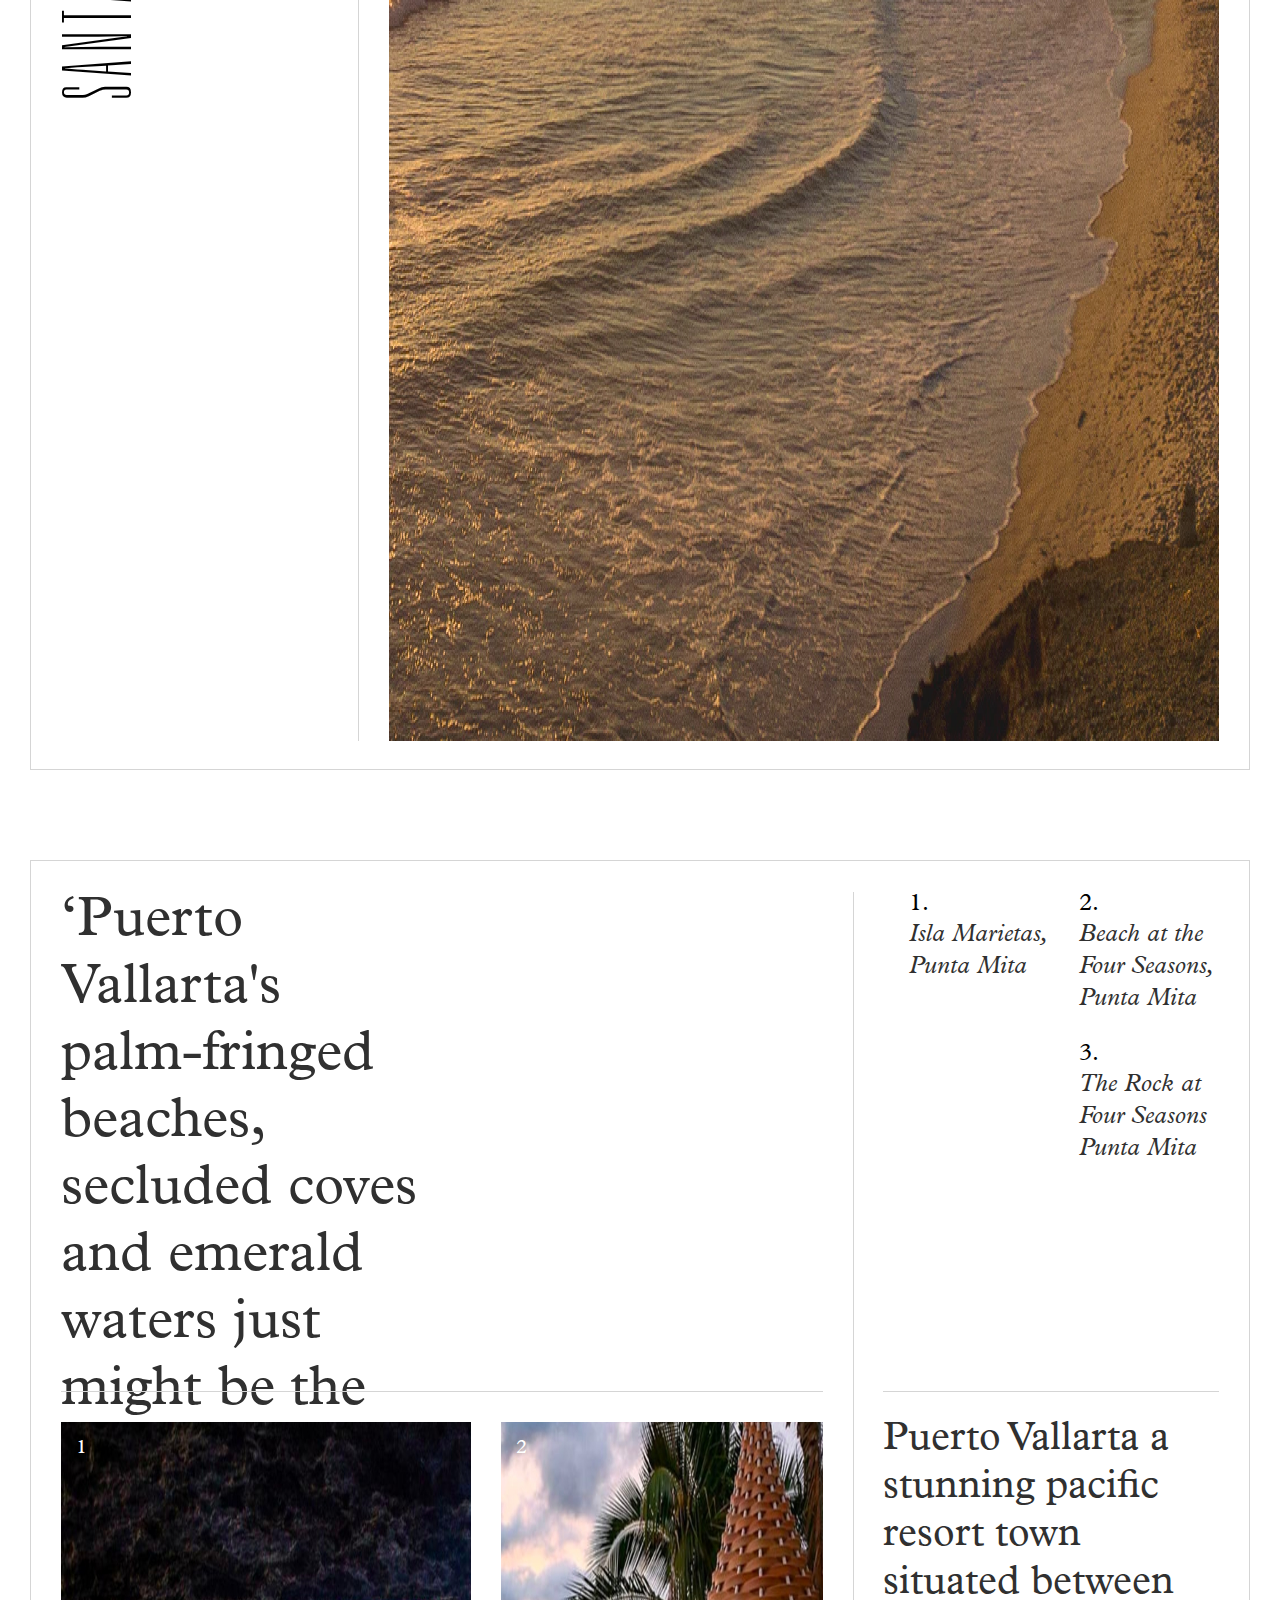
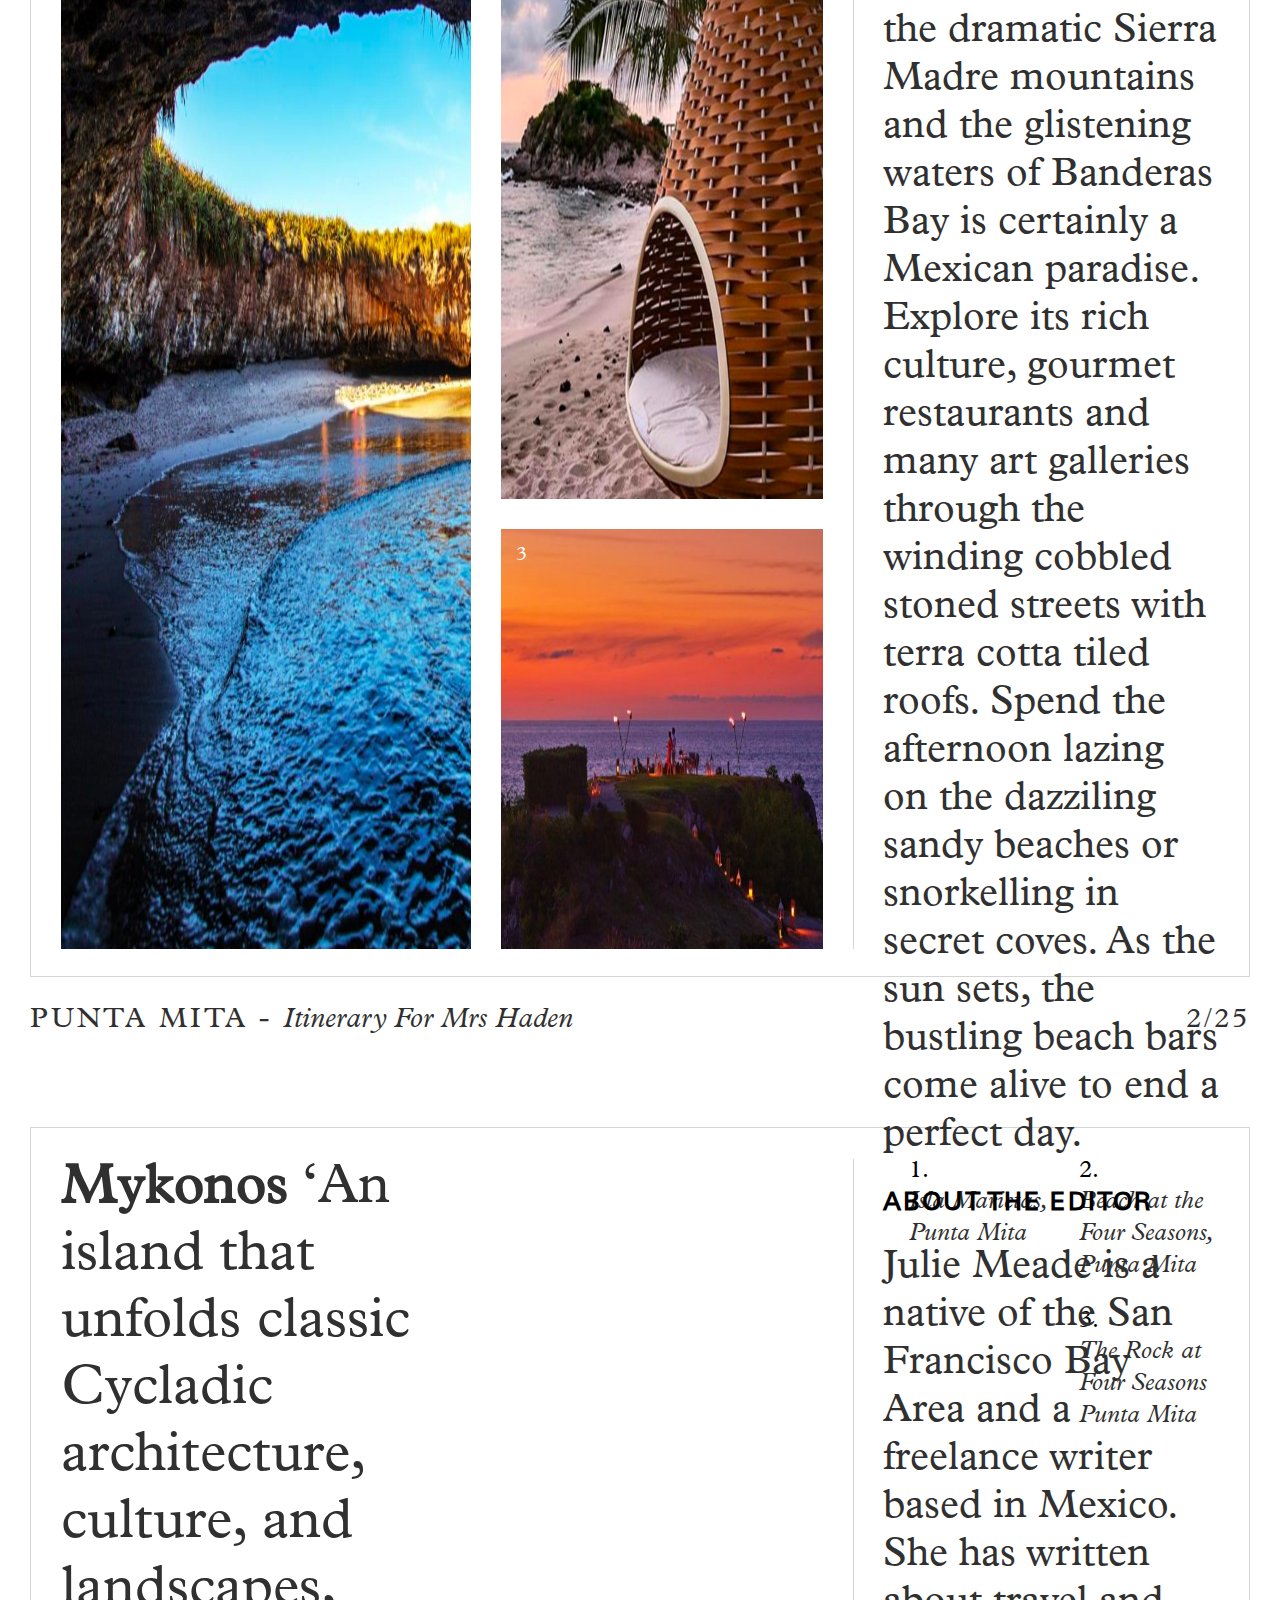
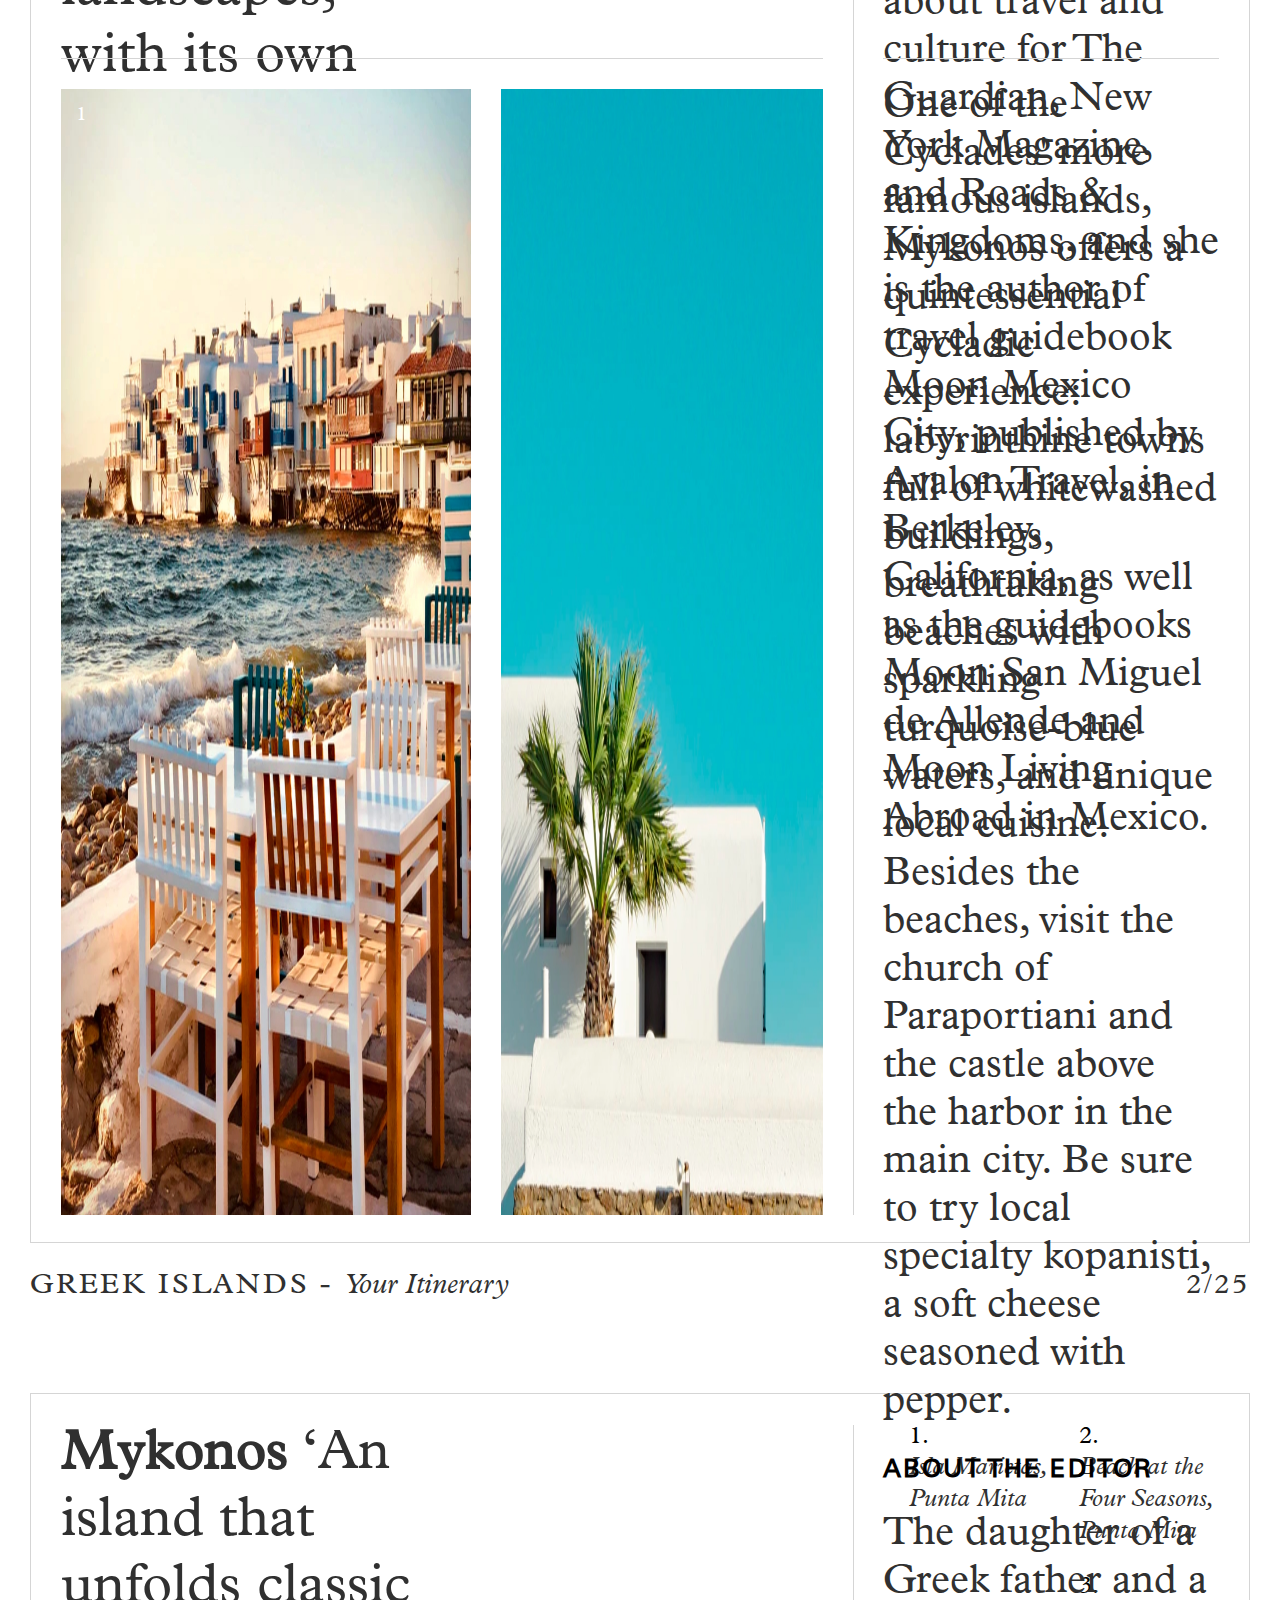
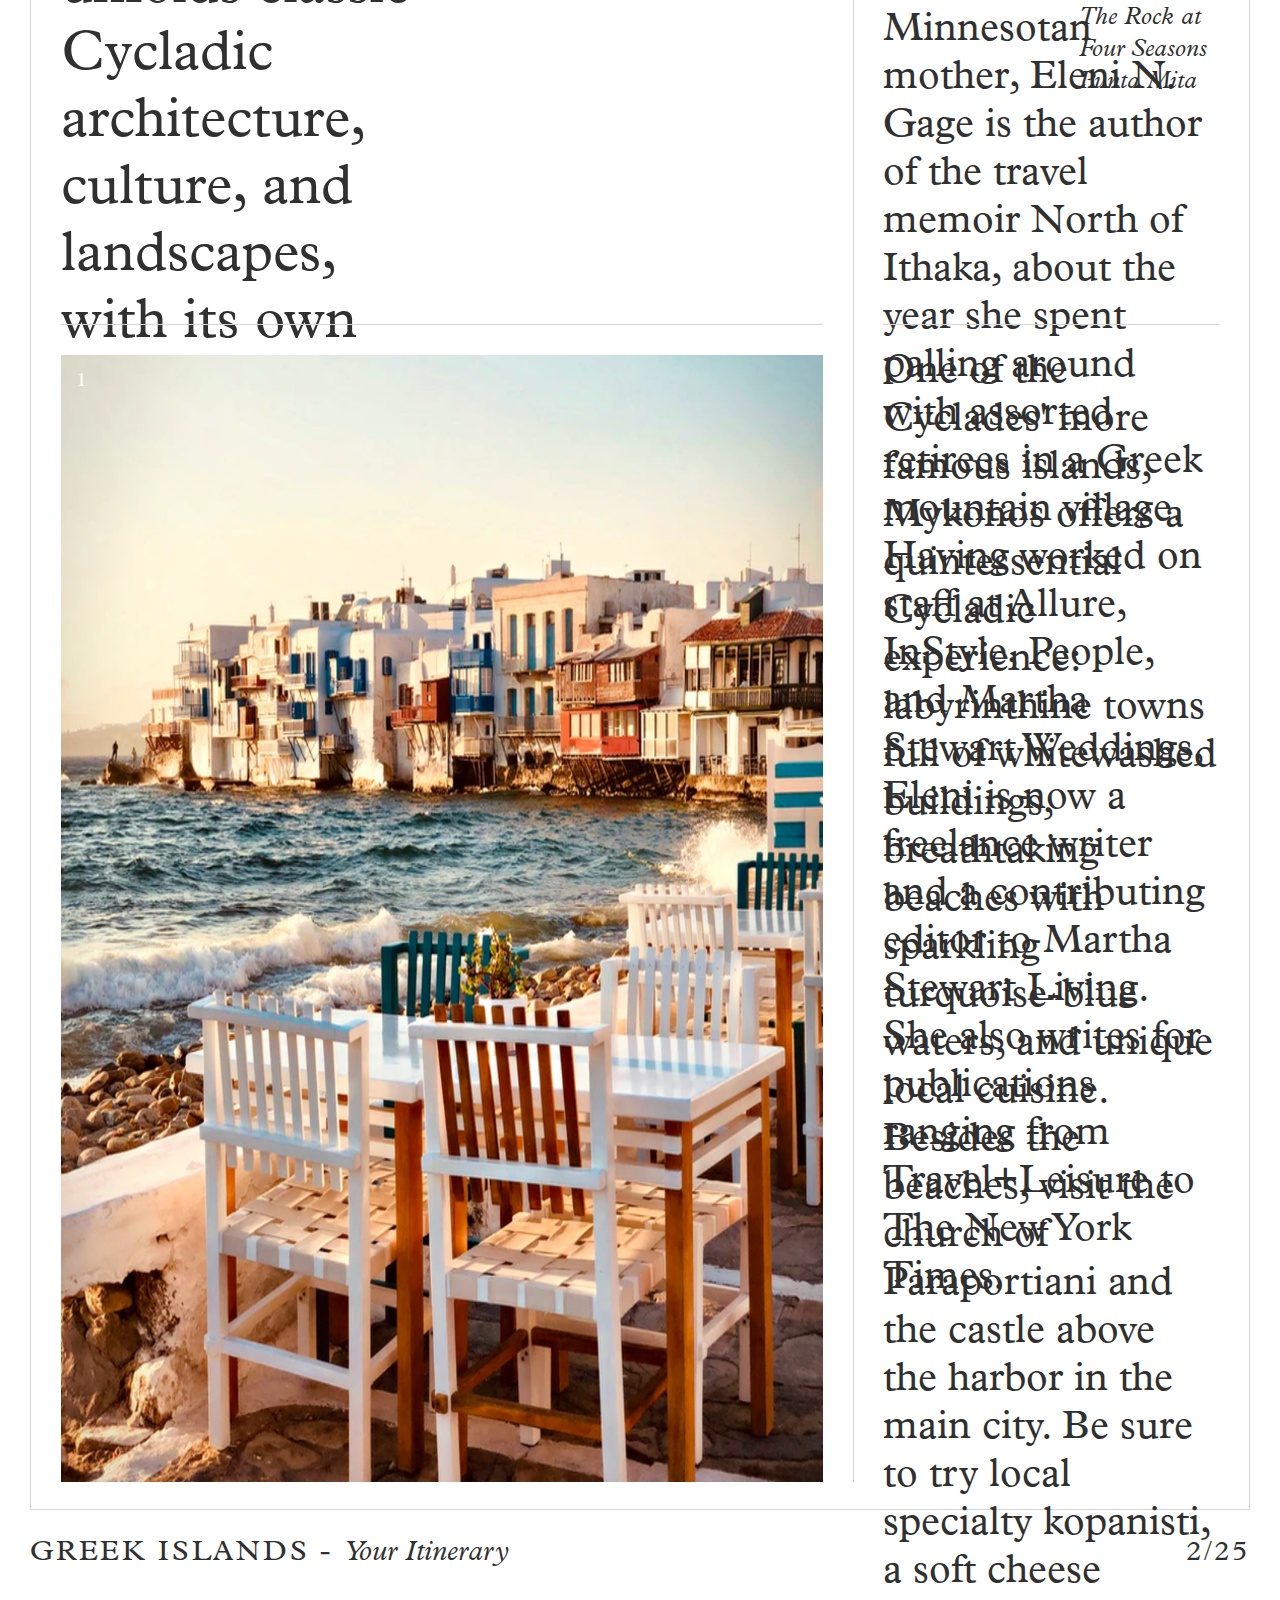
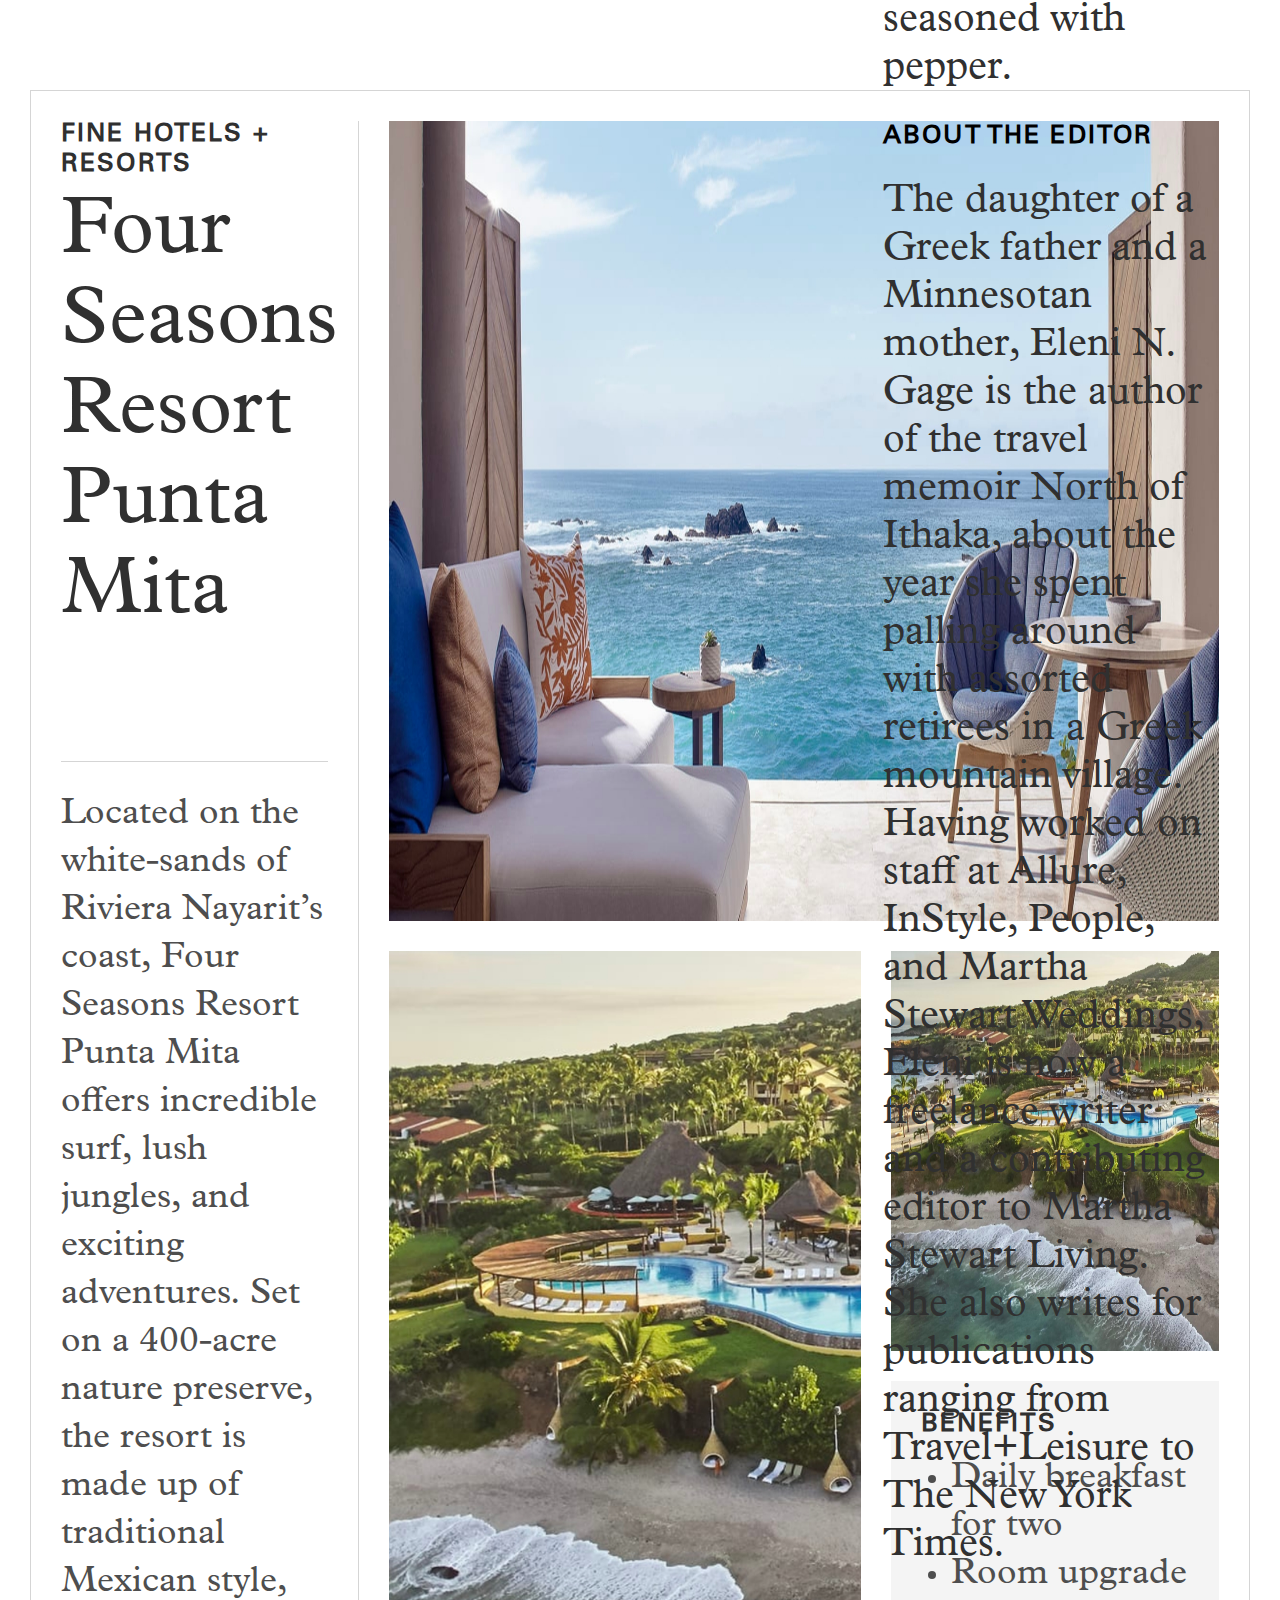
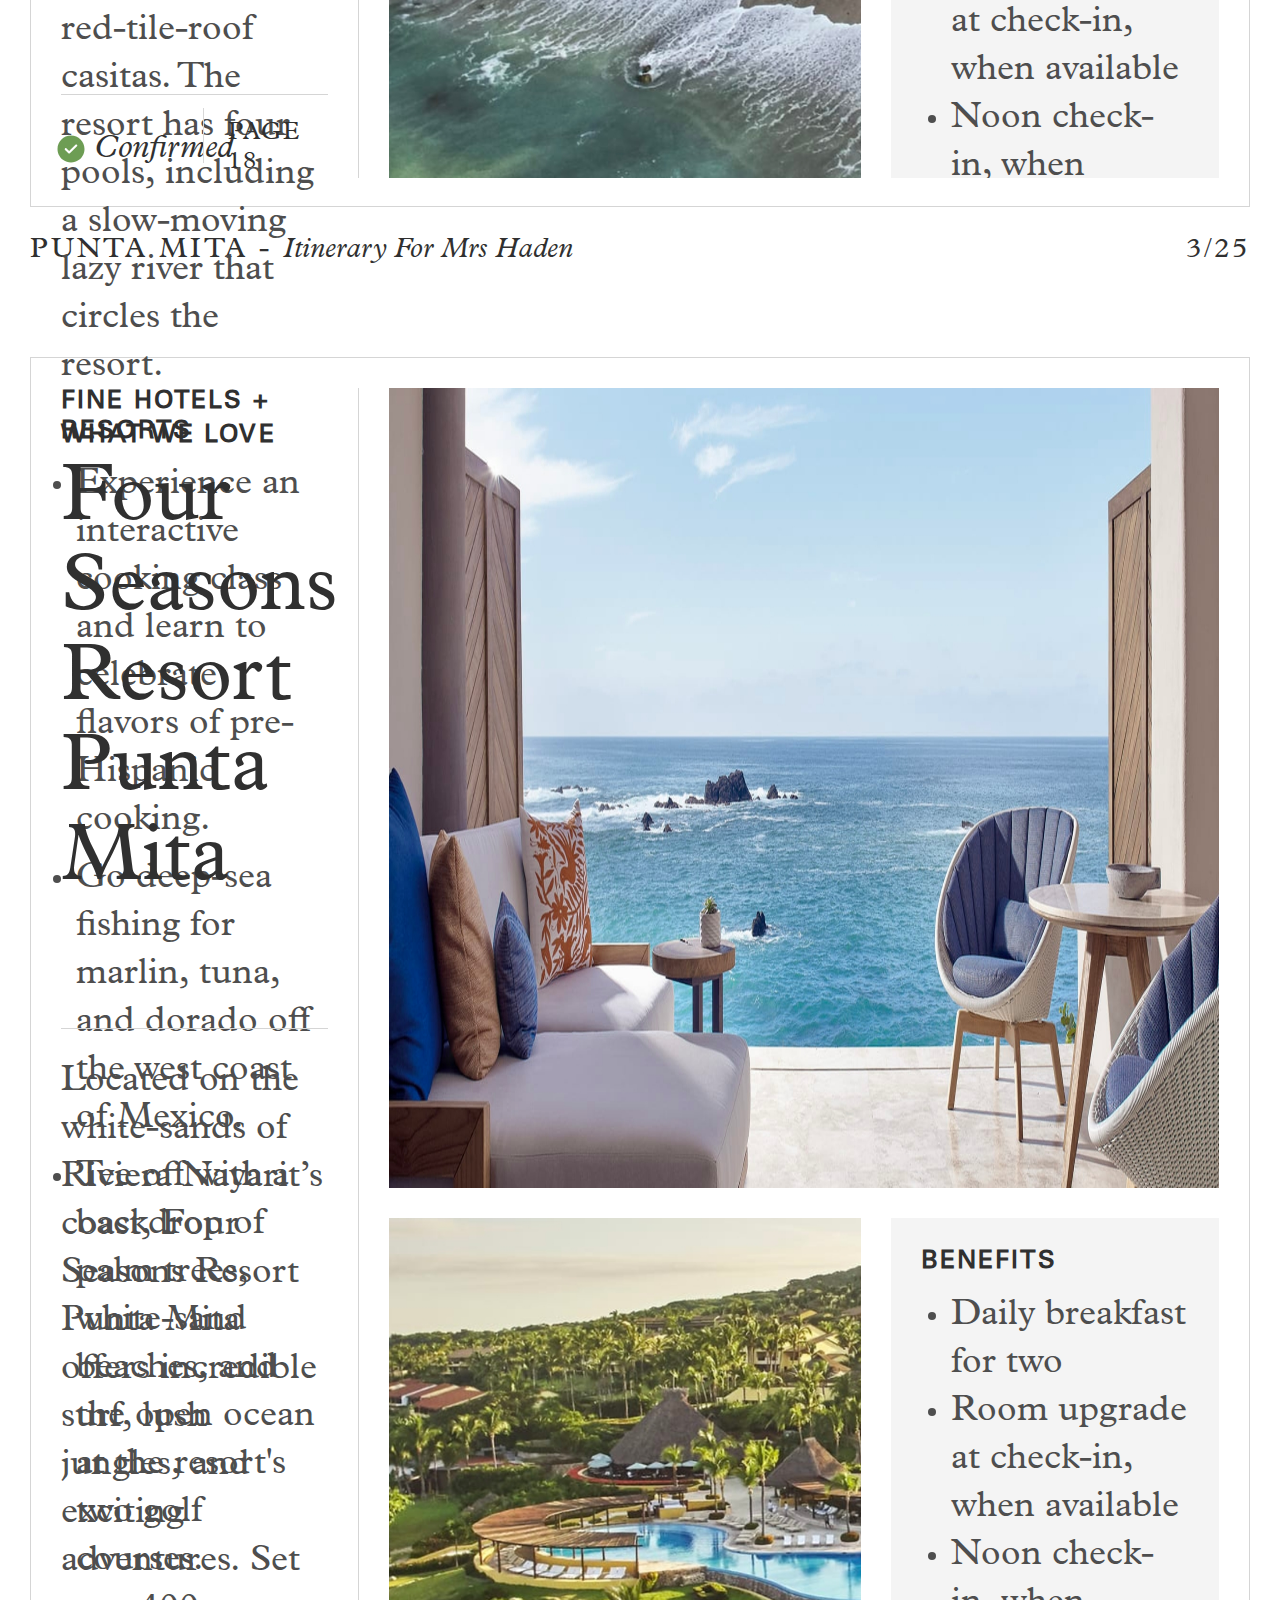
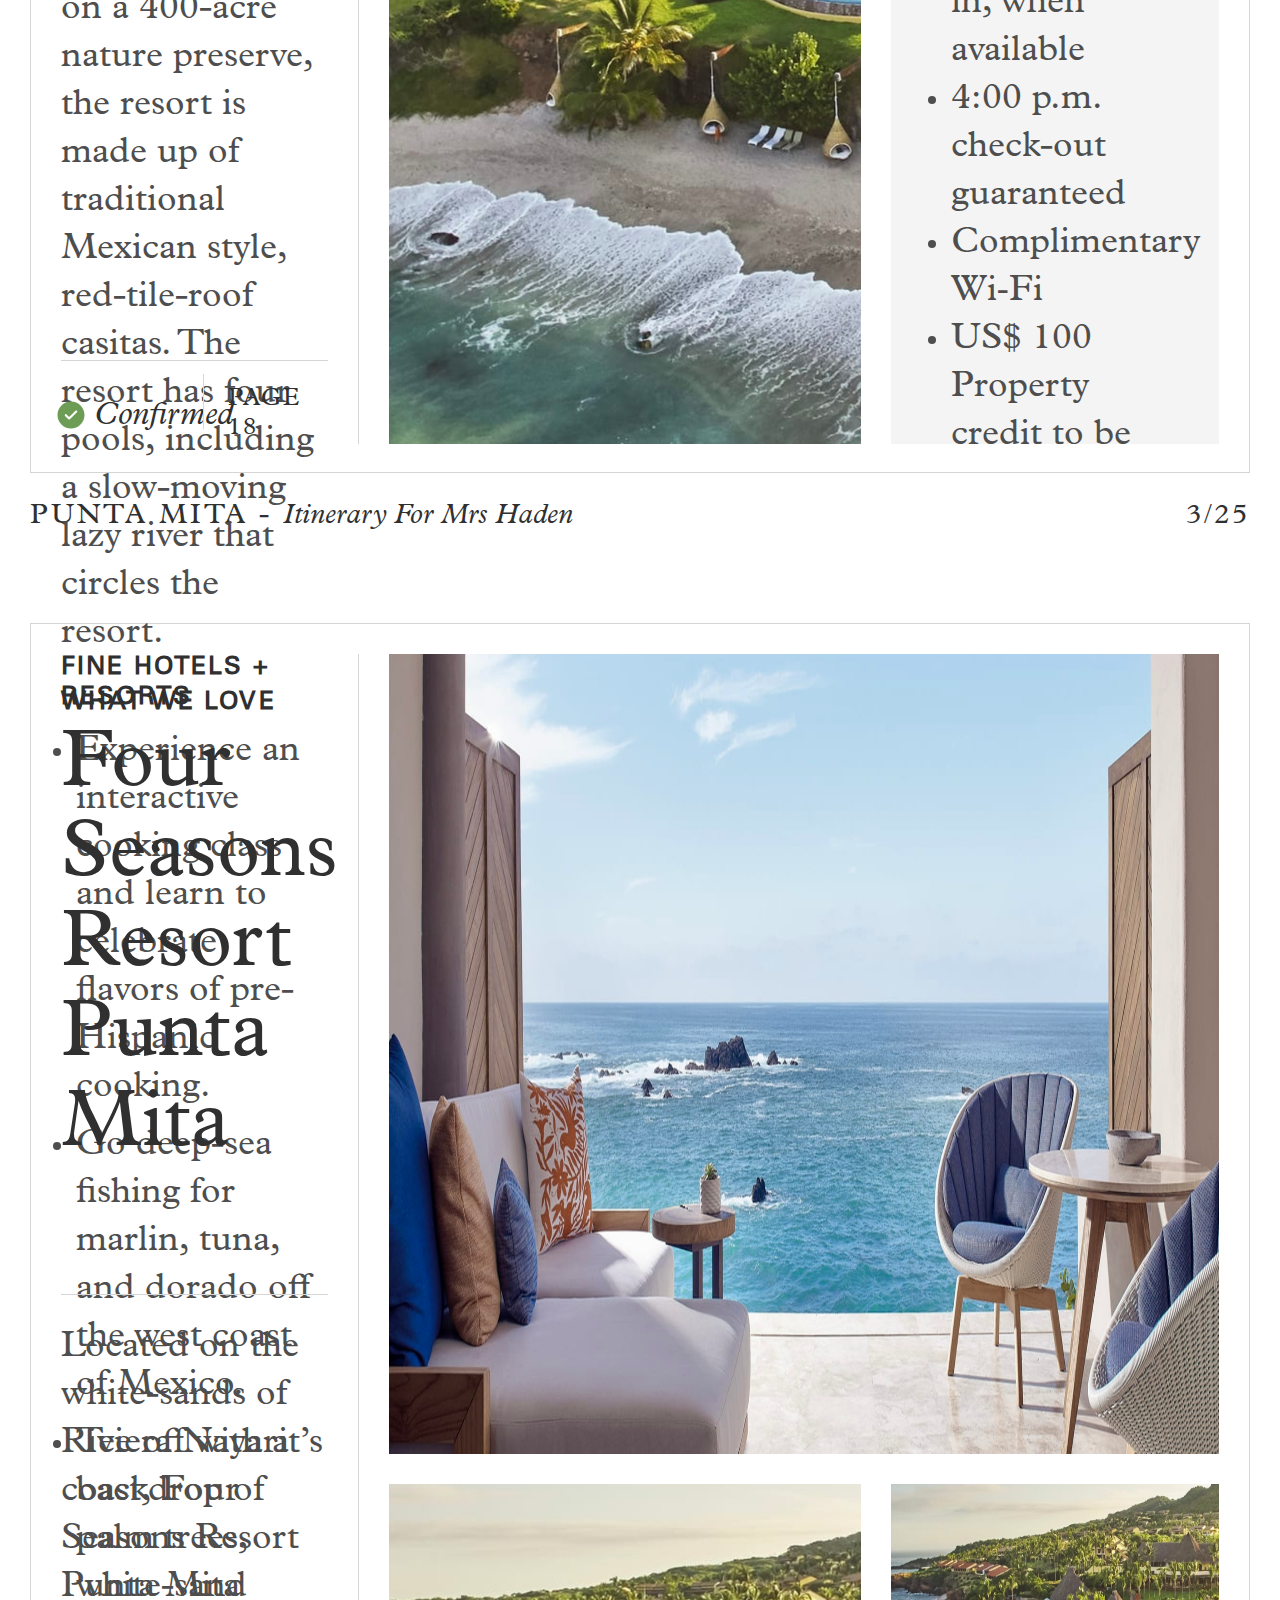
==== commit f9cd4b21: "change headingtex style 2" ====
--- a/index.html
+++ b/index.html
@@ -119,7 +119,7 @@
                     <div class="col-3">
                         <div class="content-left-d">
                             <div class="content-left-content">
-                                <h3>Honeymoon Trip <br>To Santa Barbara</h3>
+                                <h3>Santa Barbara</h3>
                             </div>
                         </div>
                     </div>
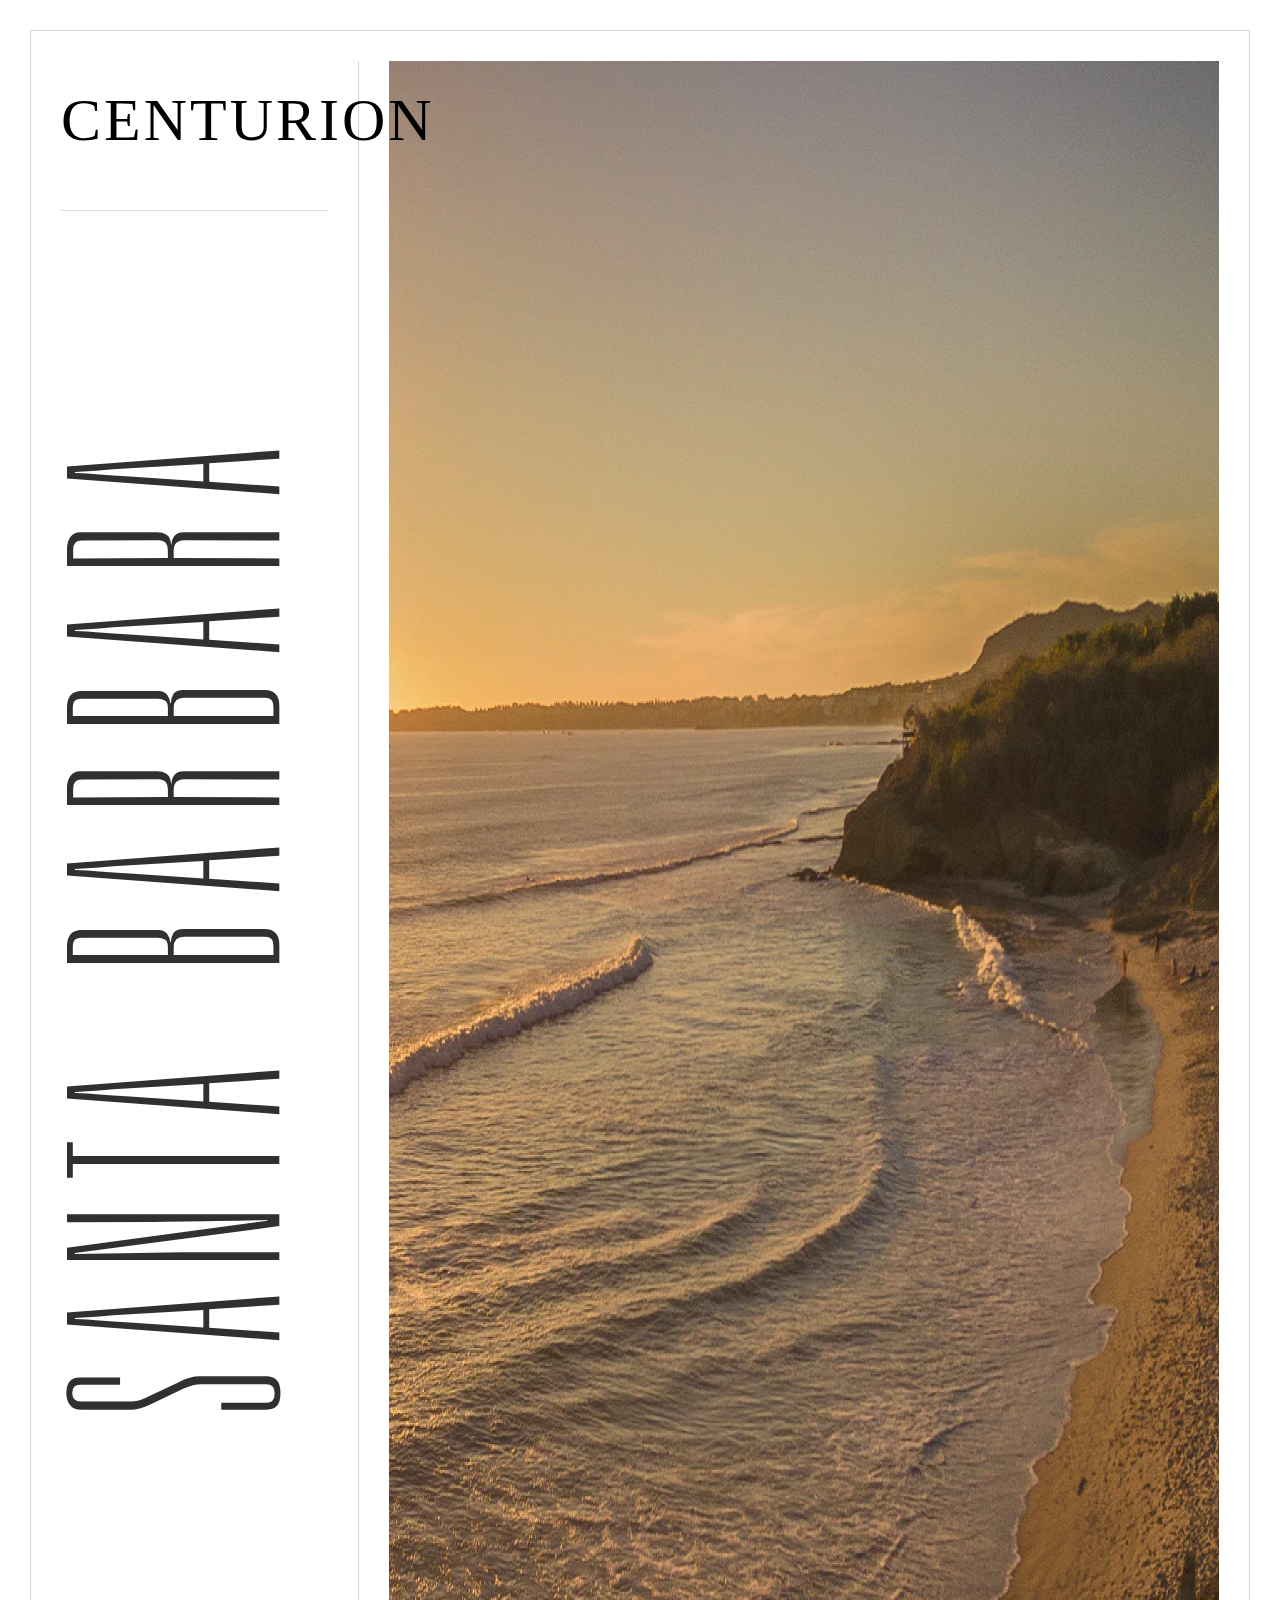
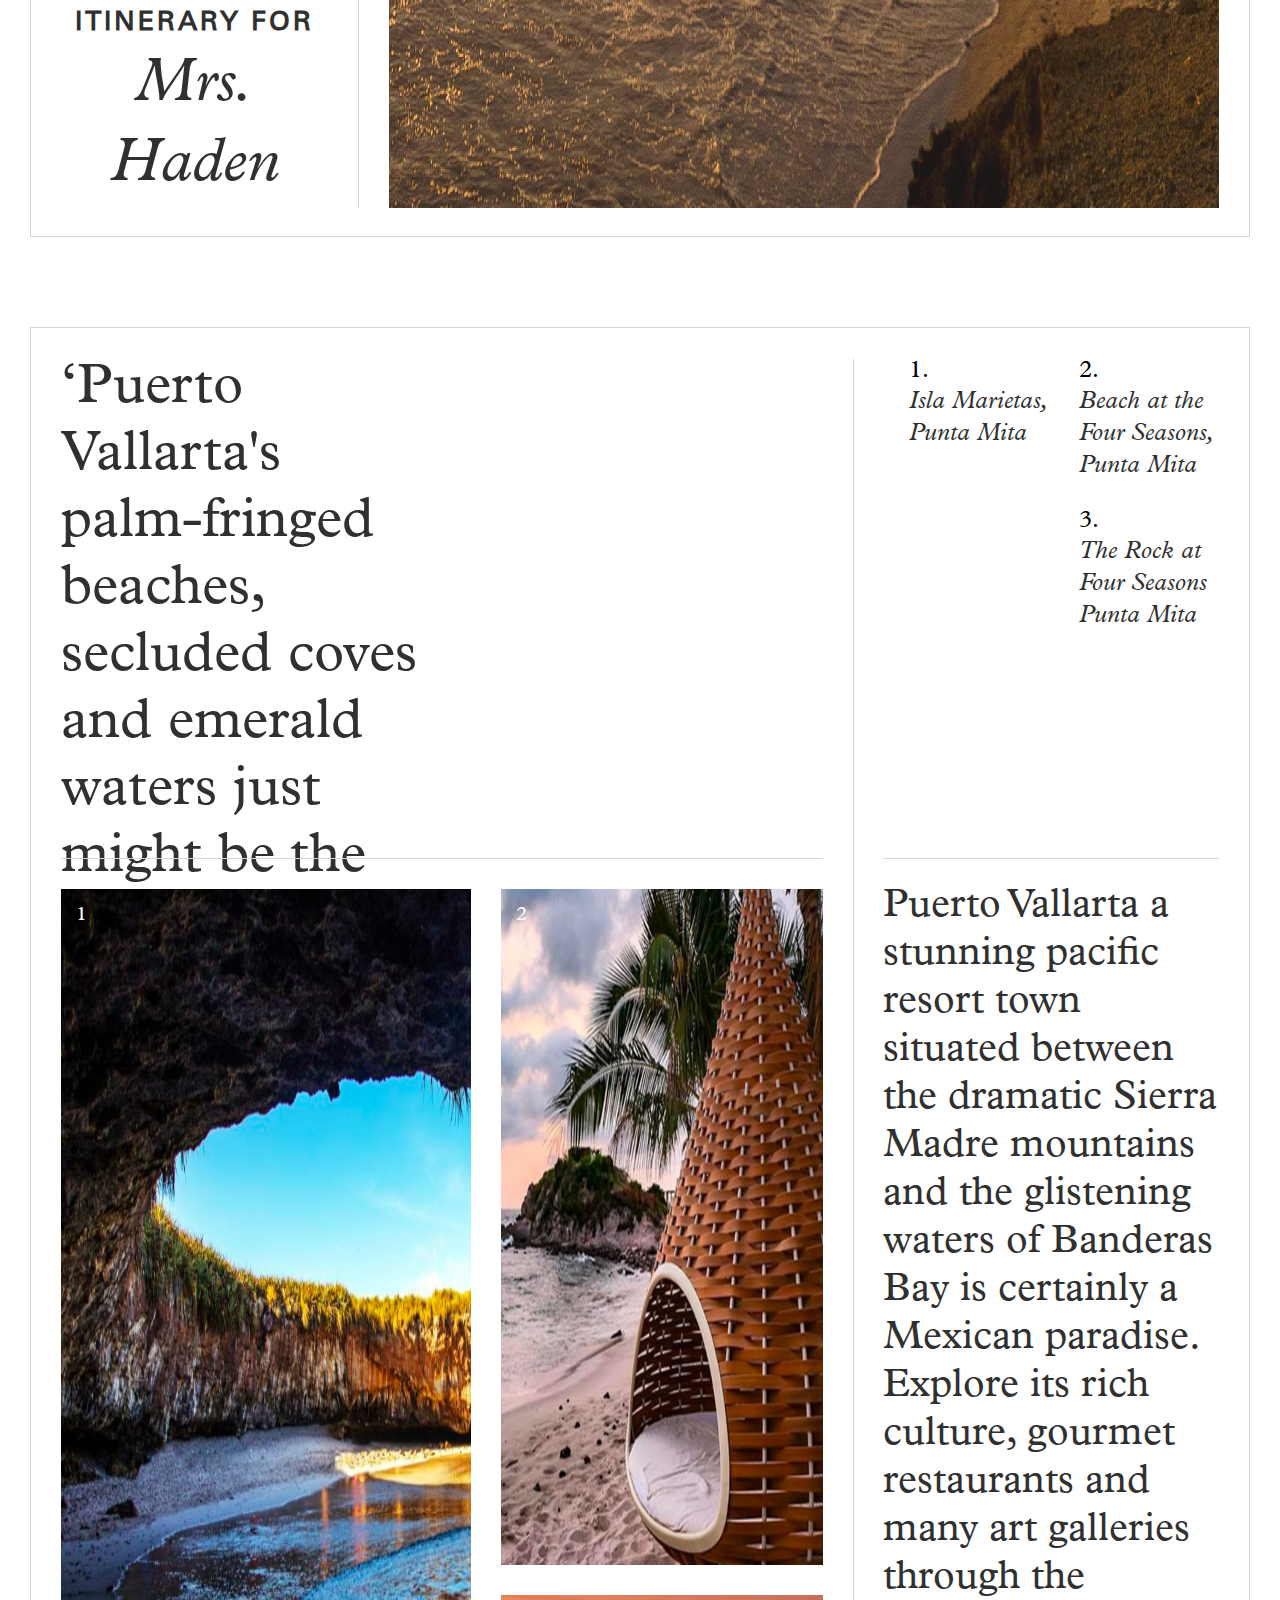
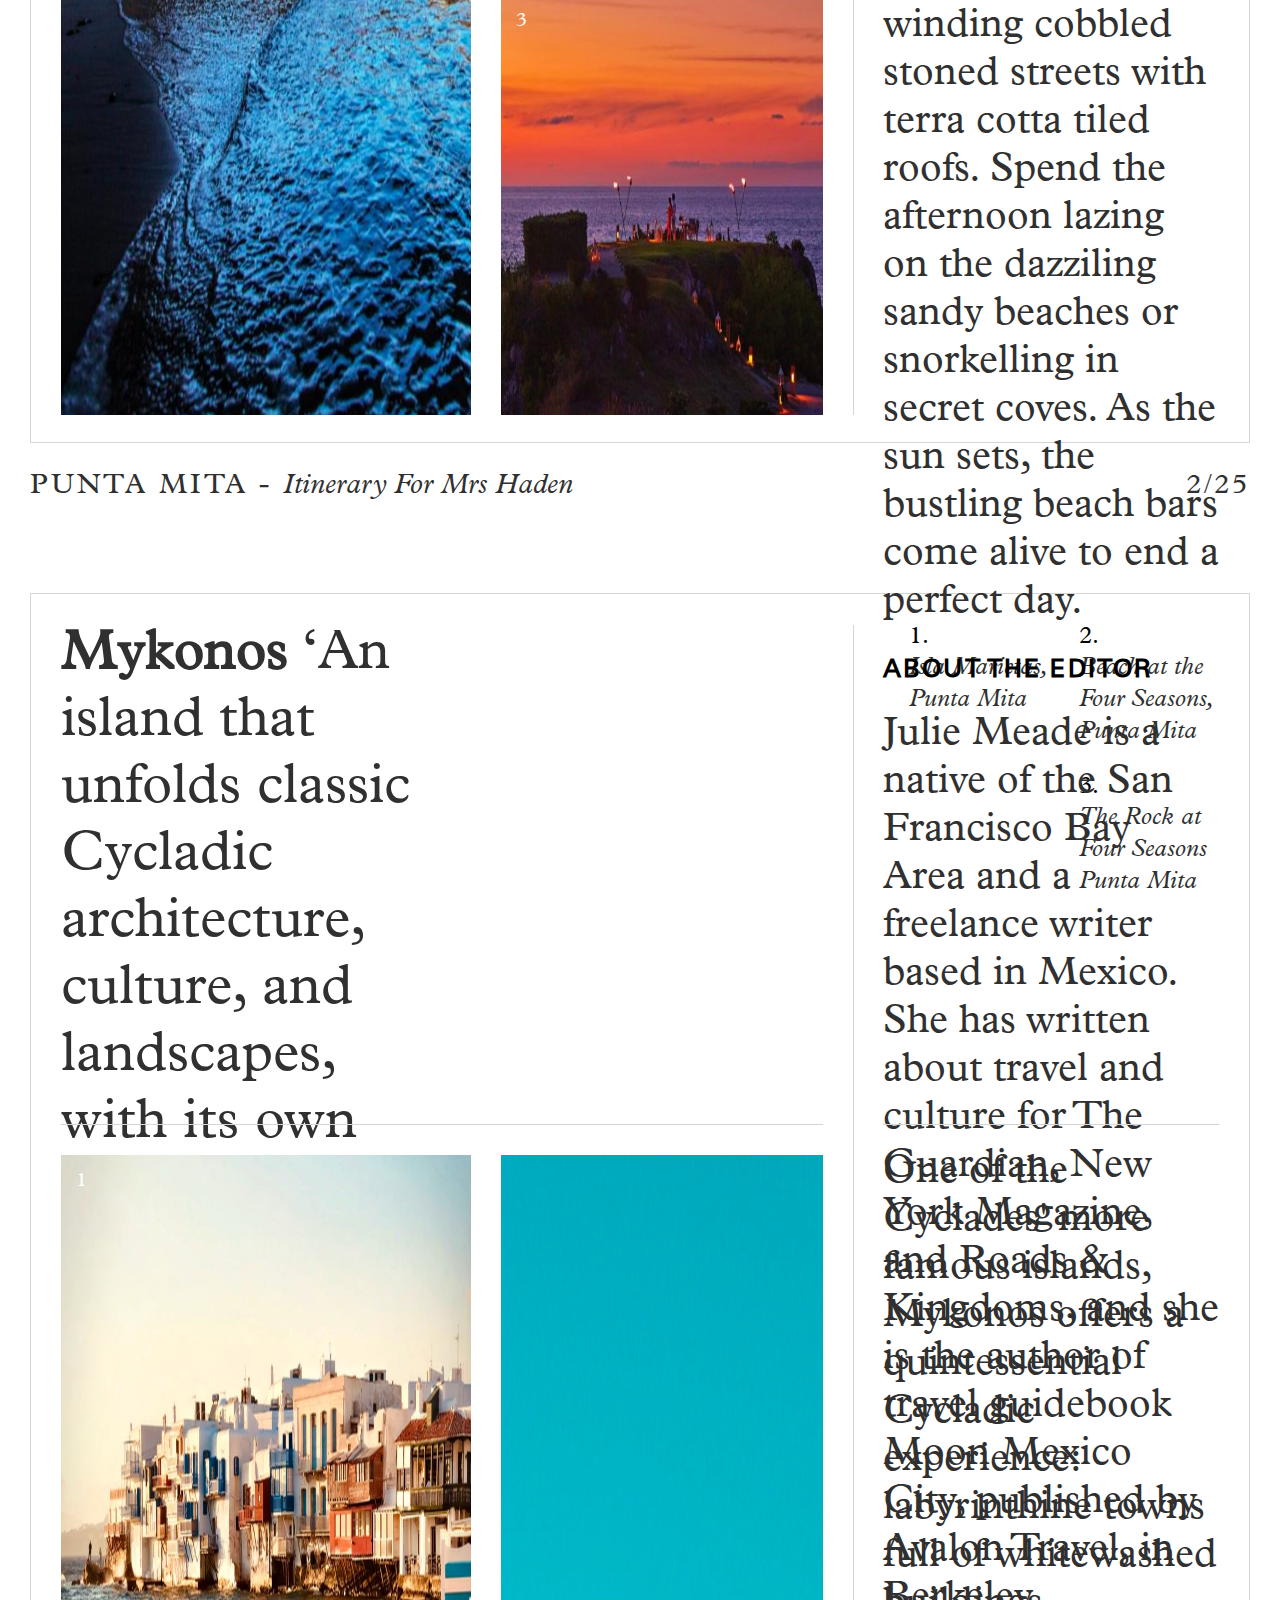
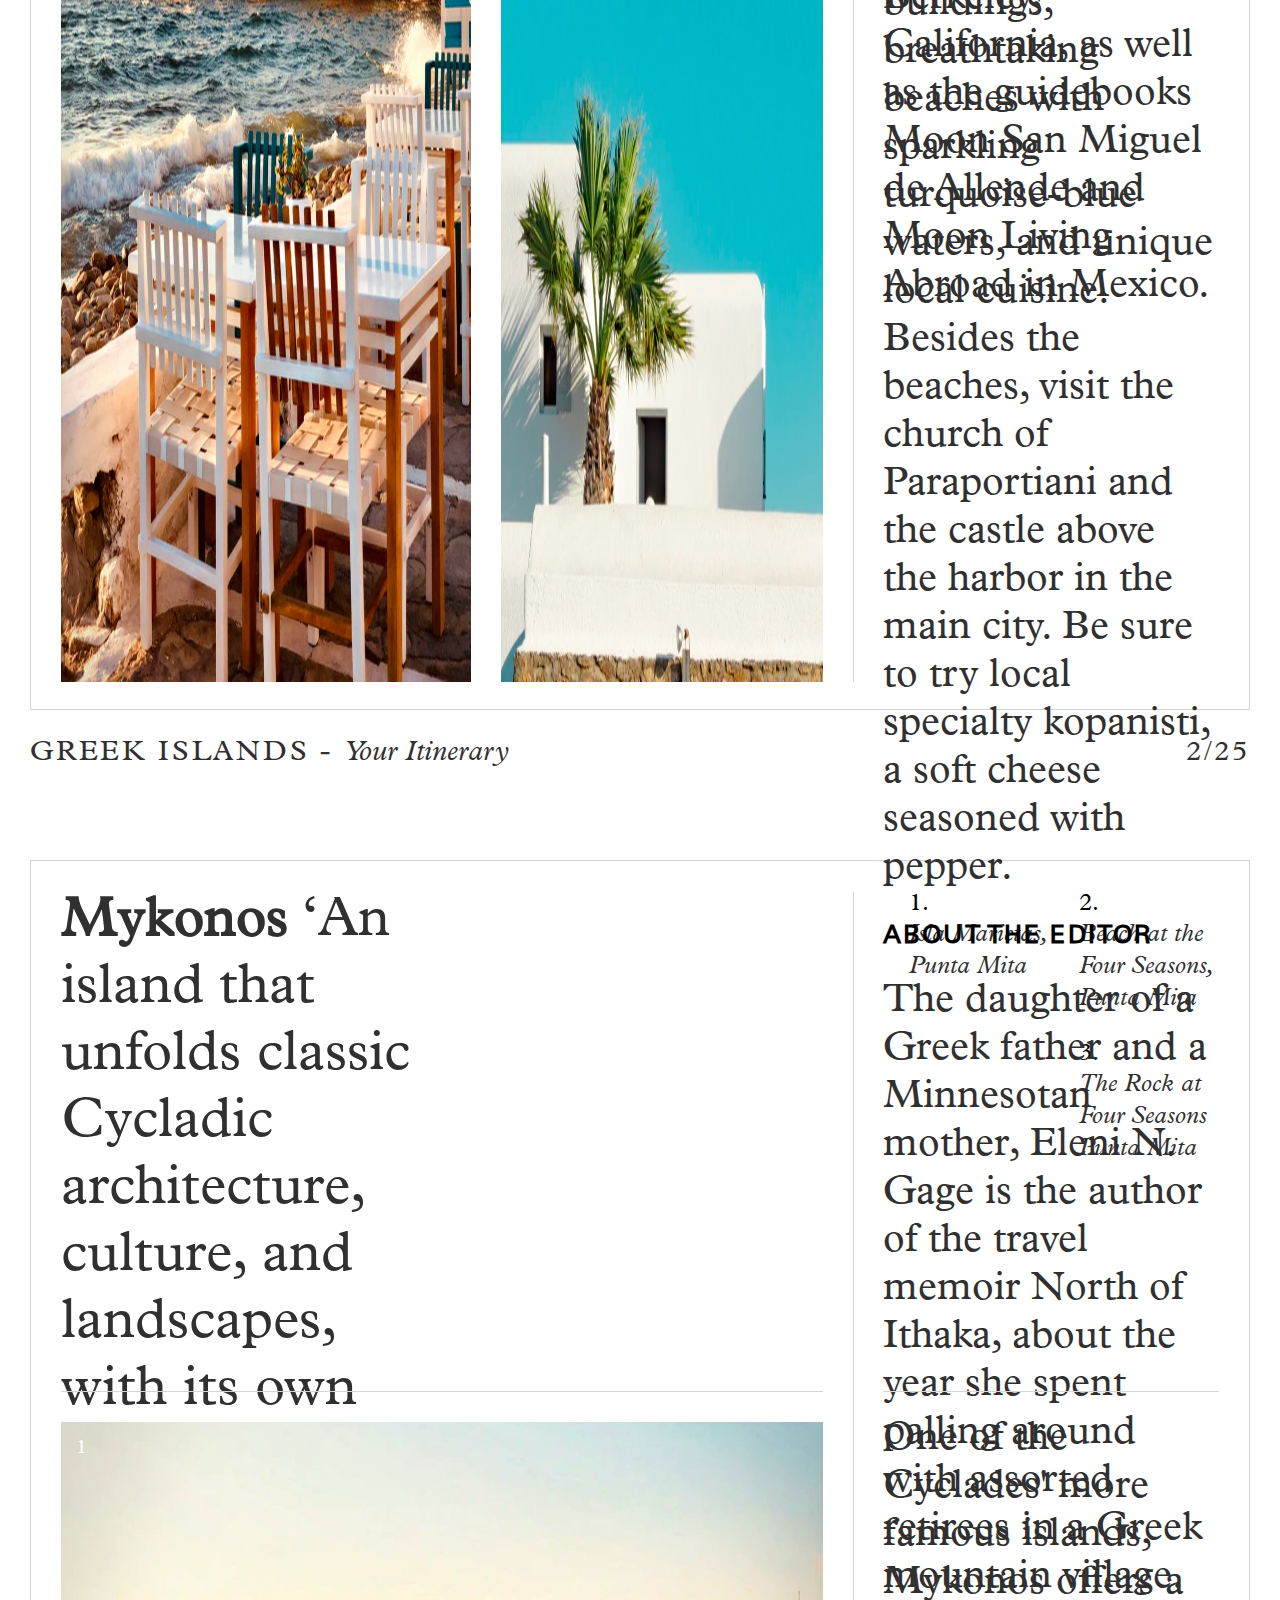
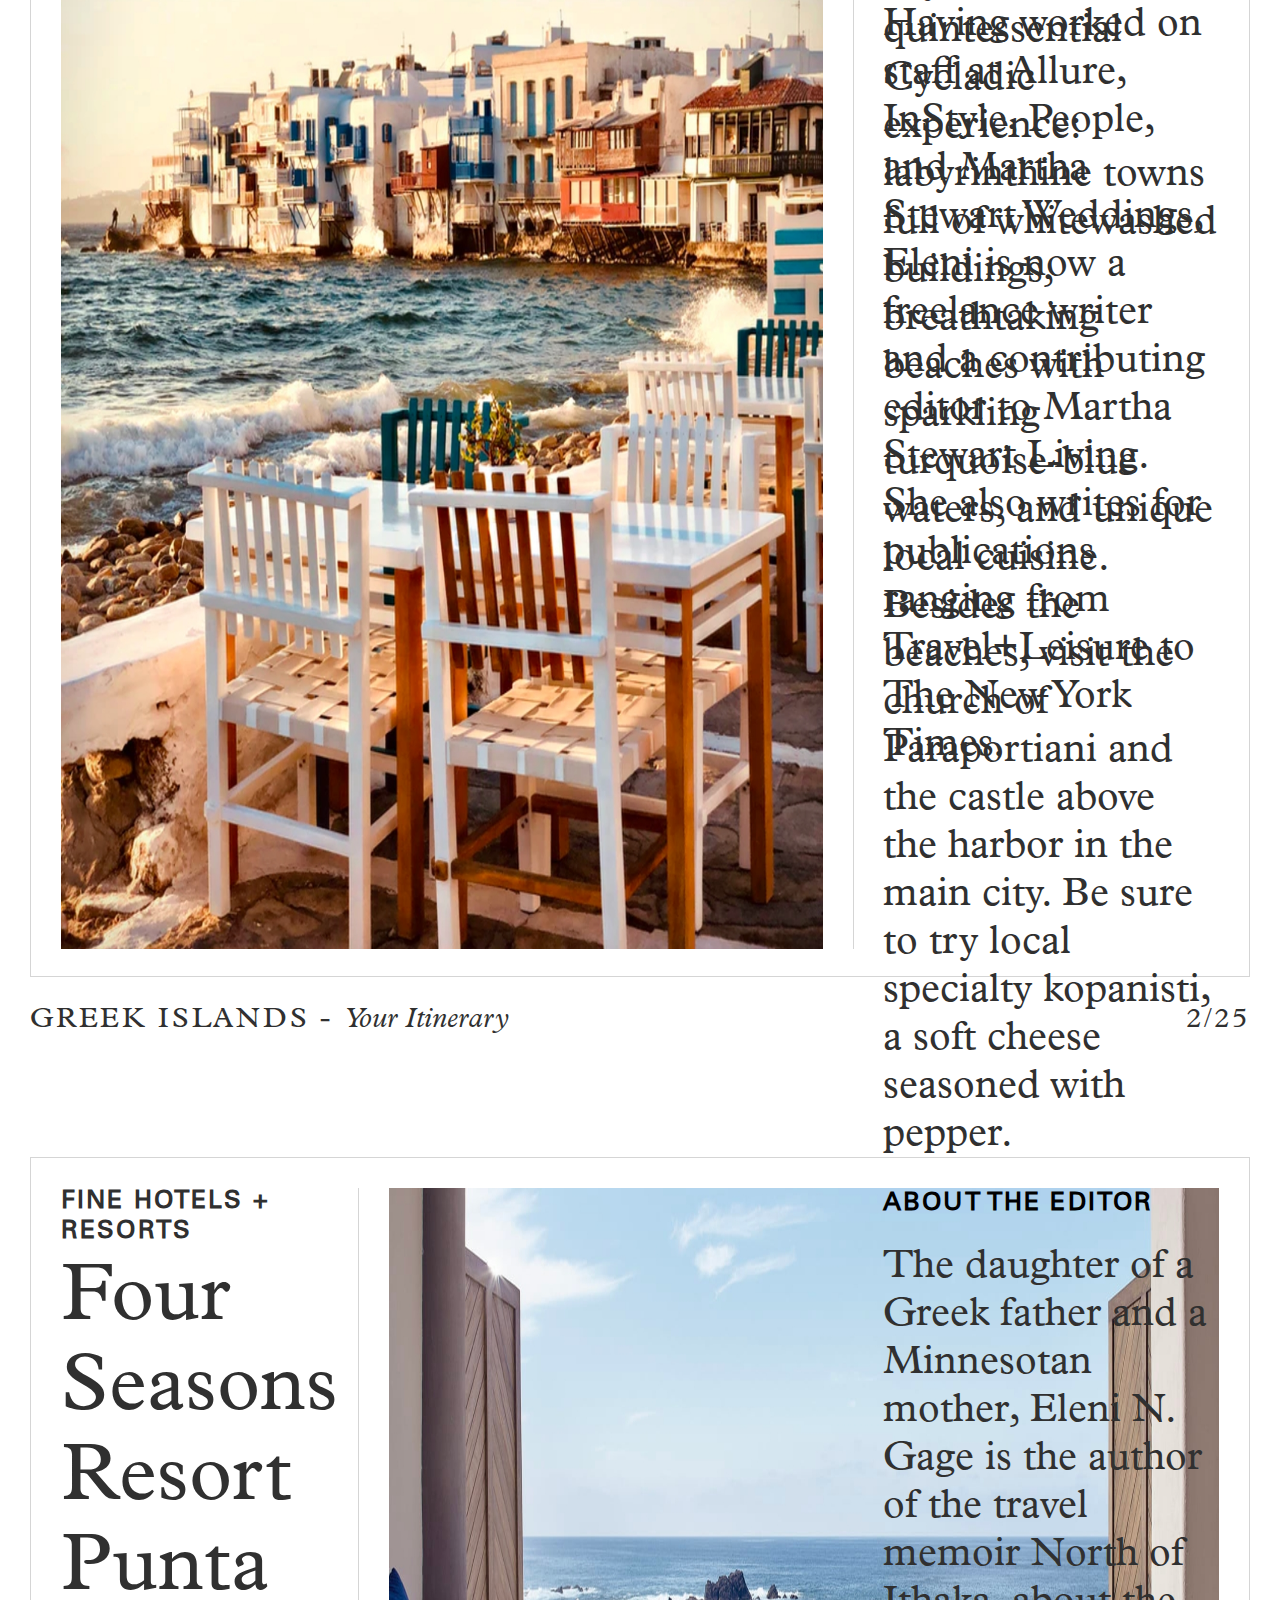
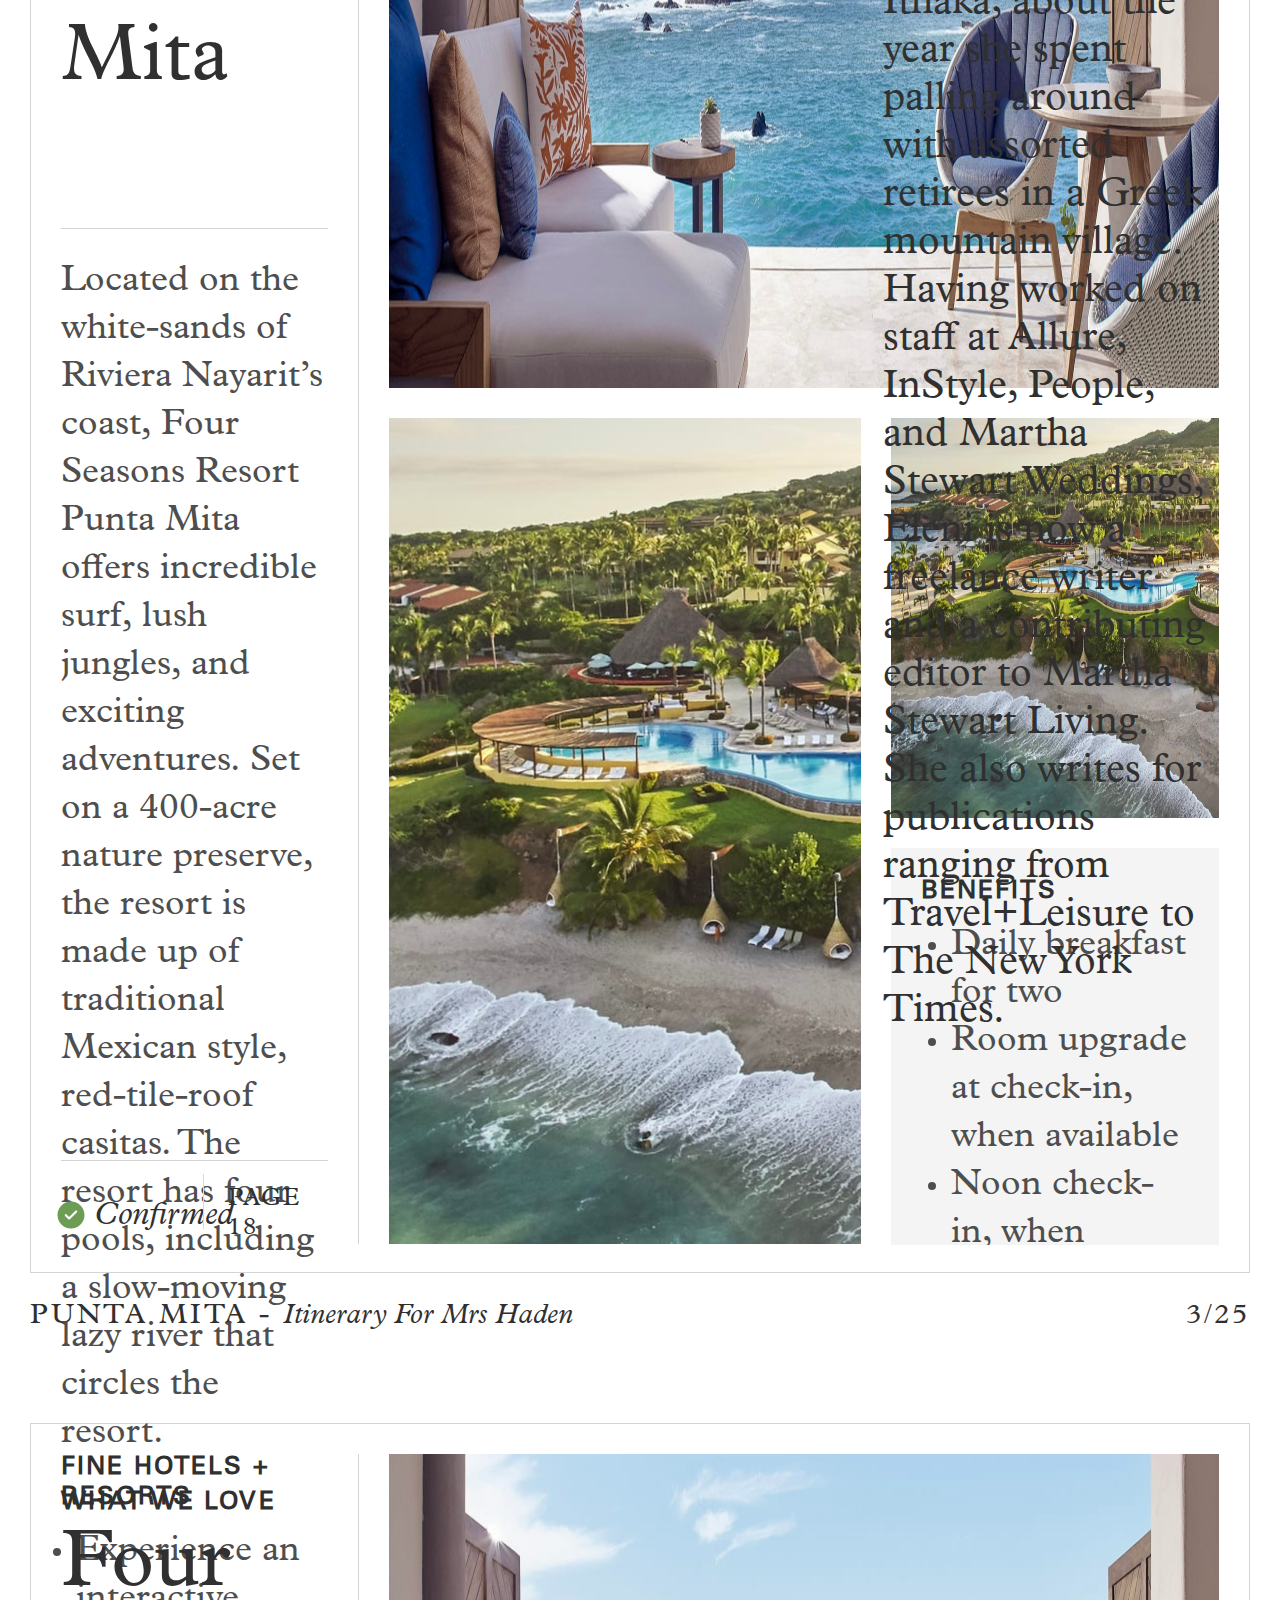
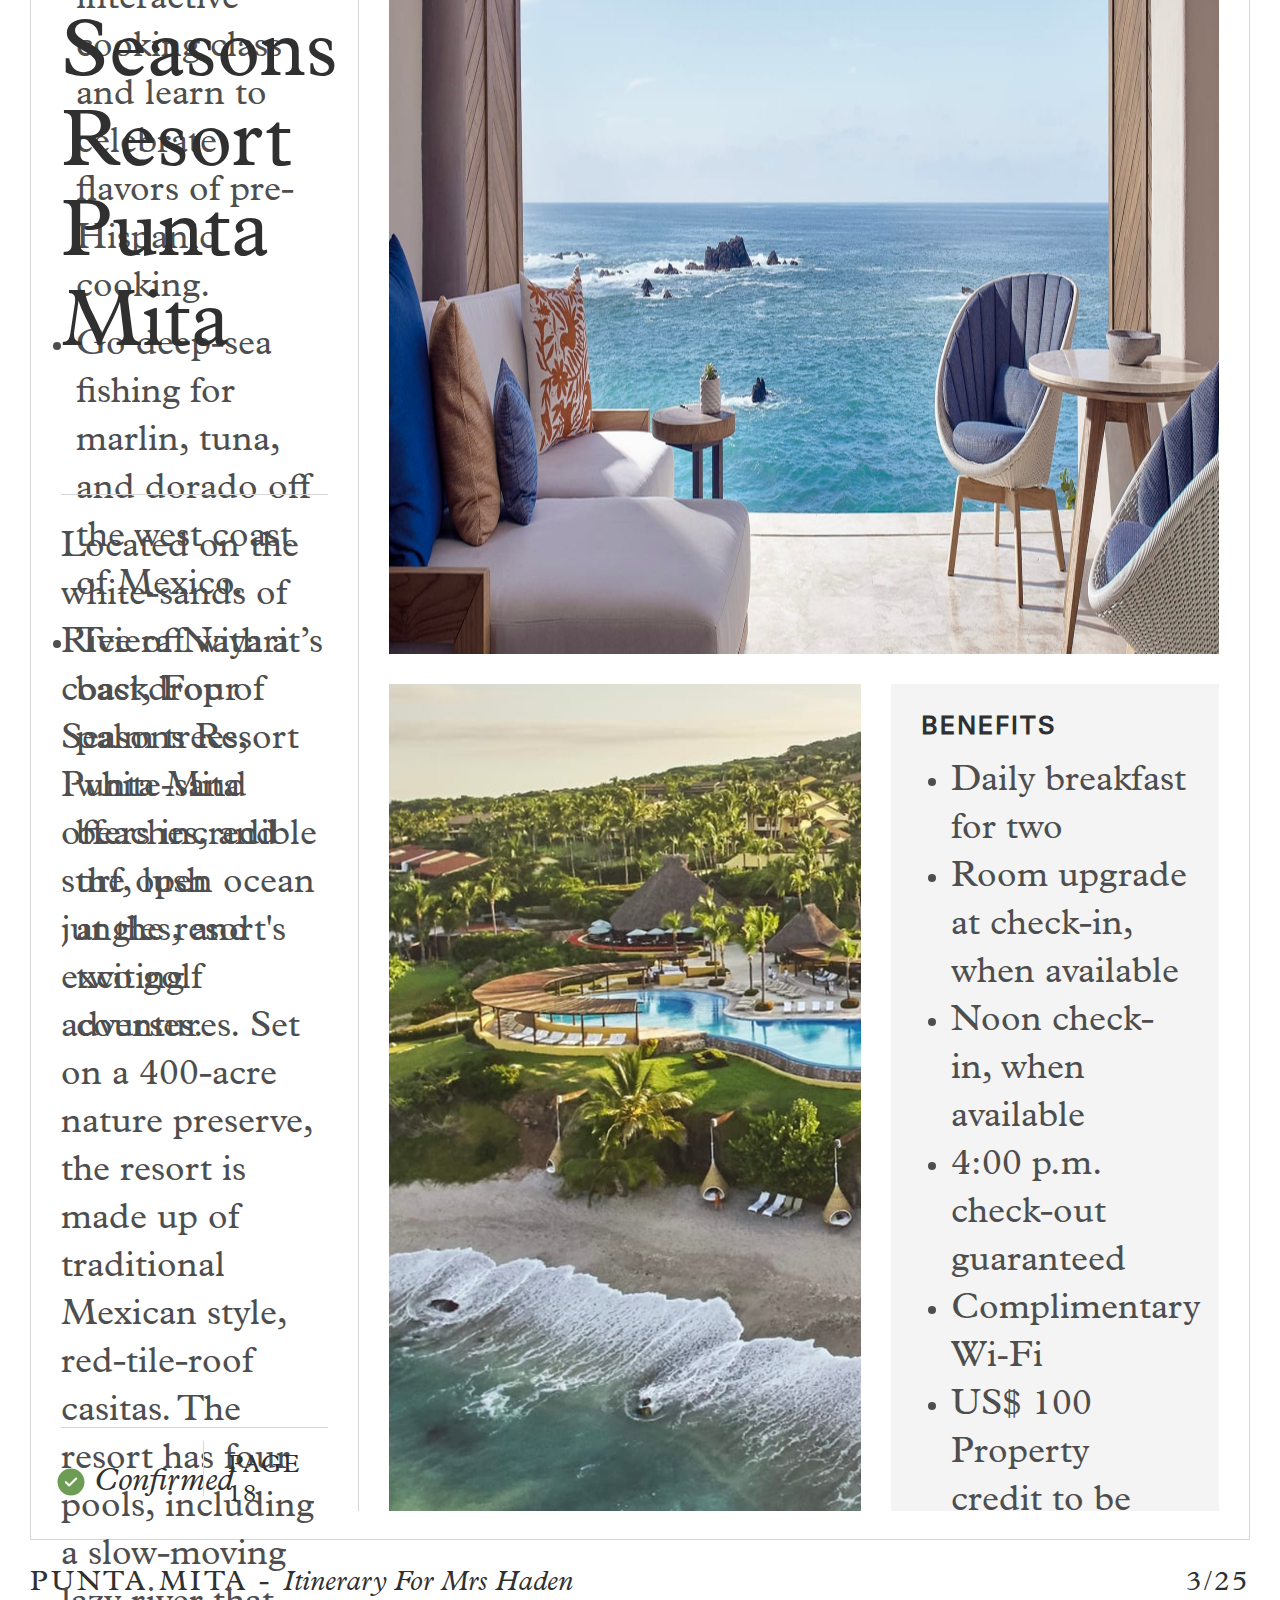
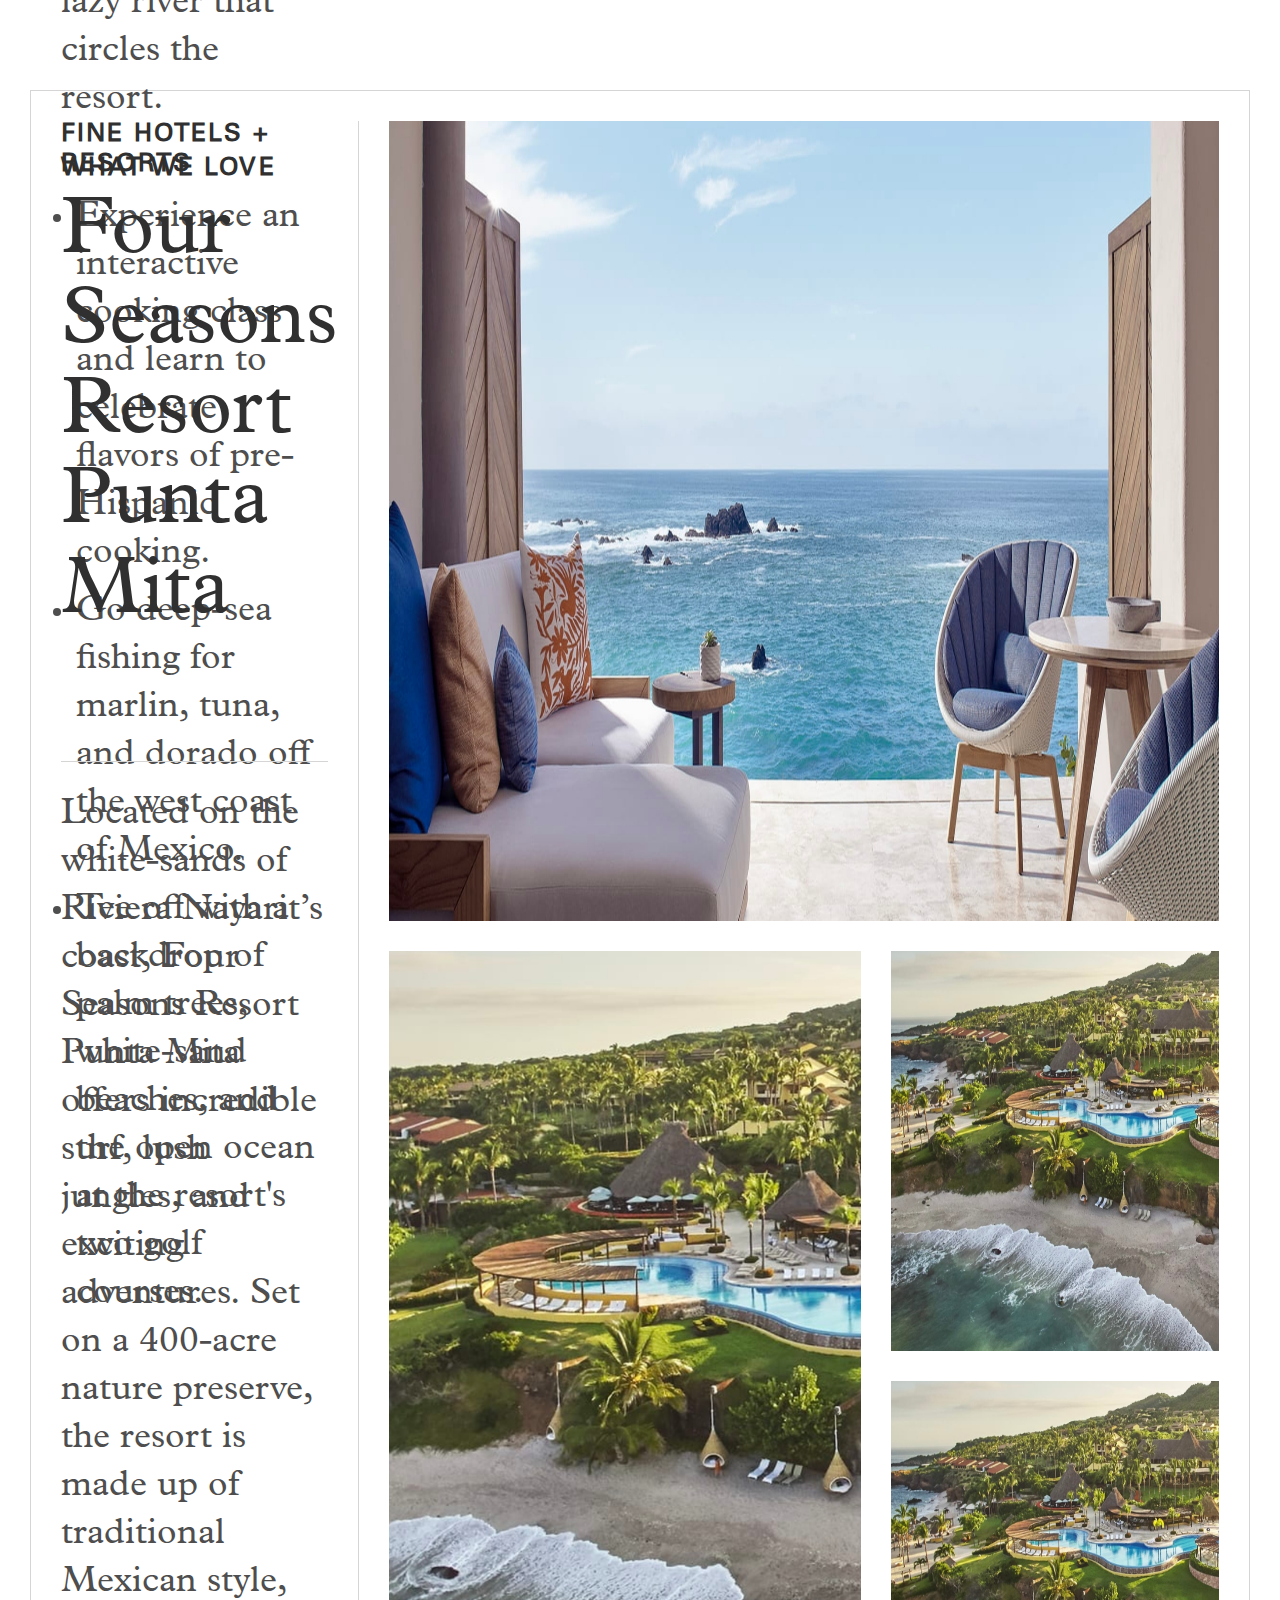
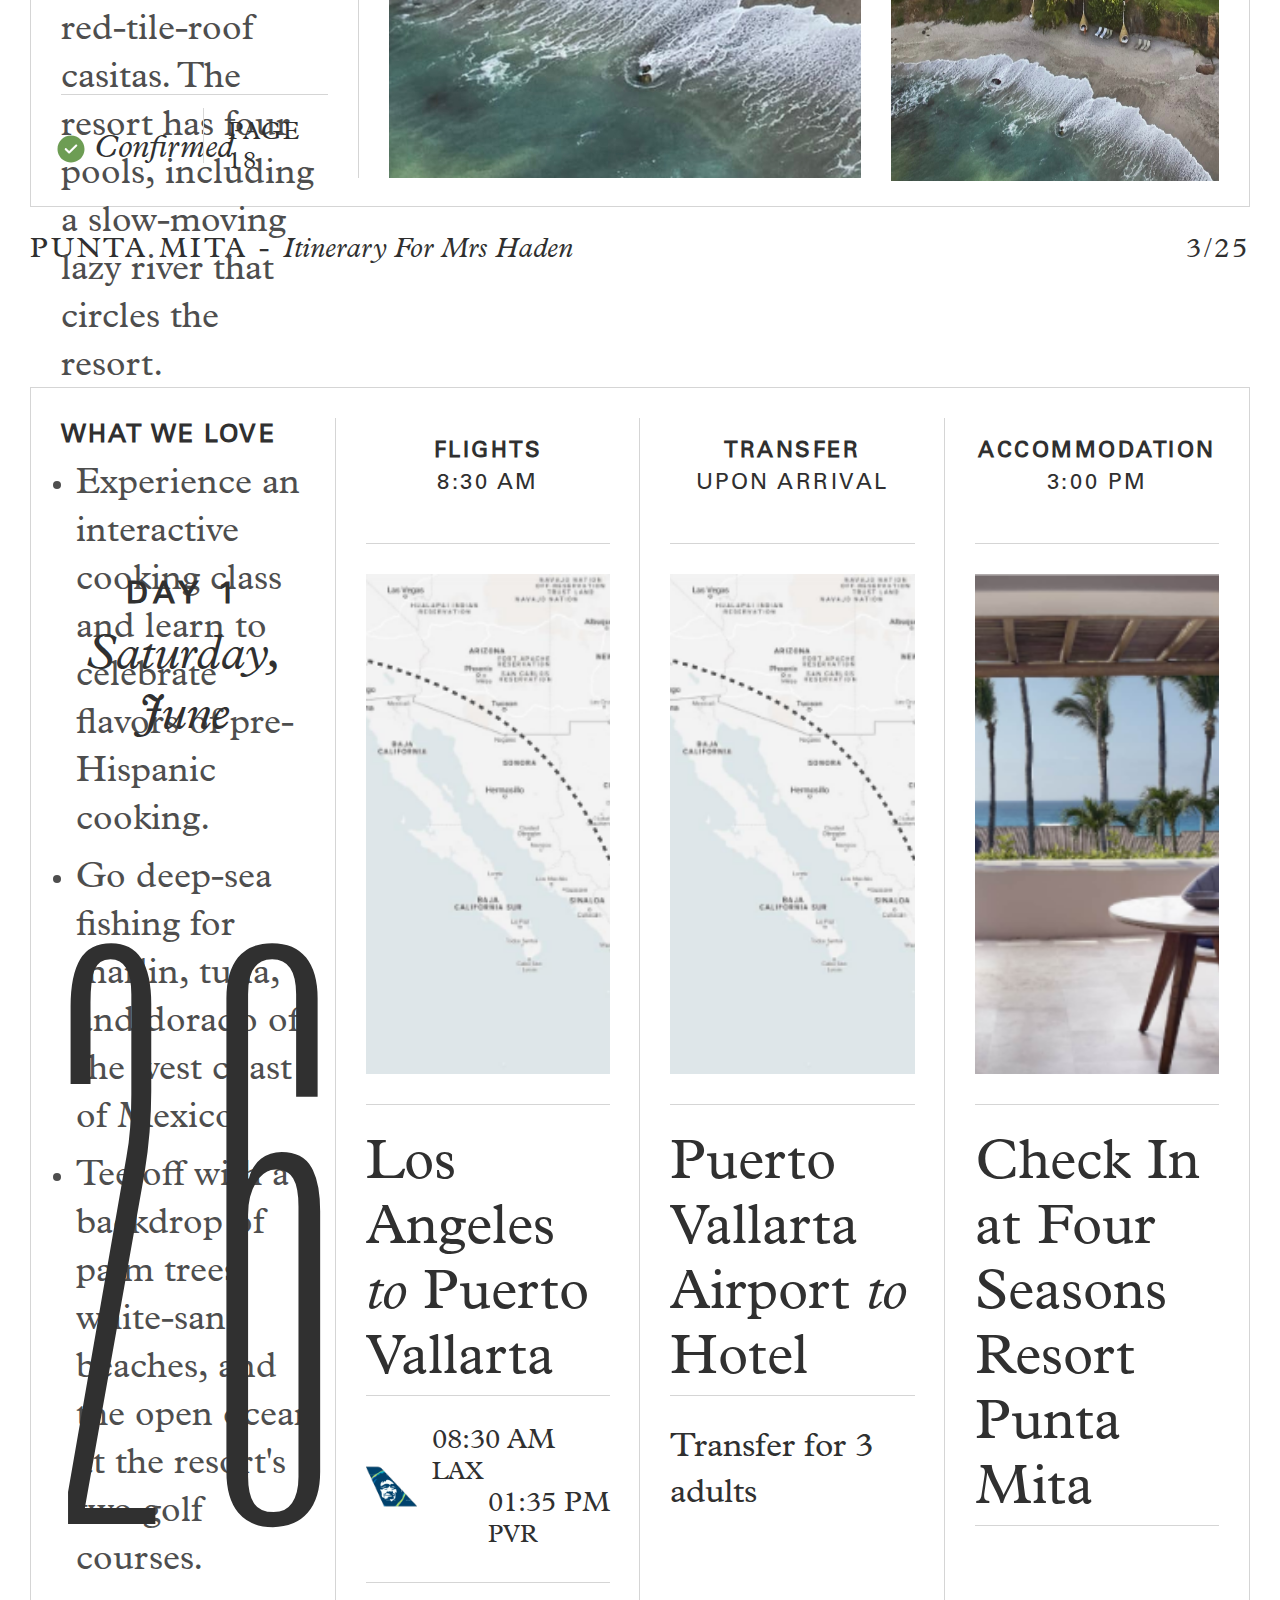
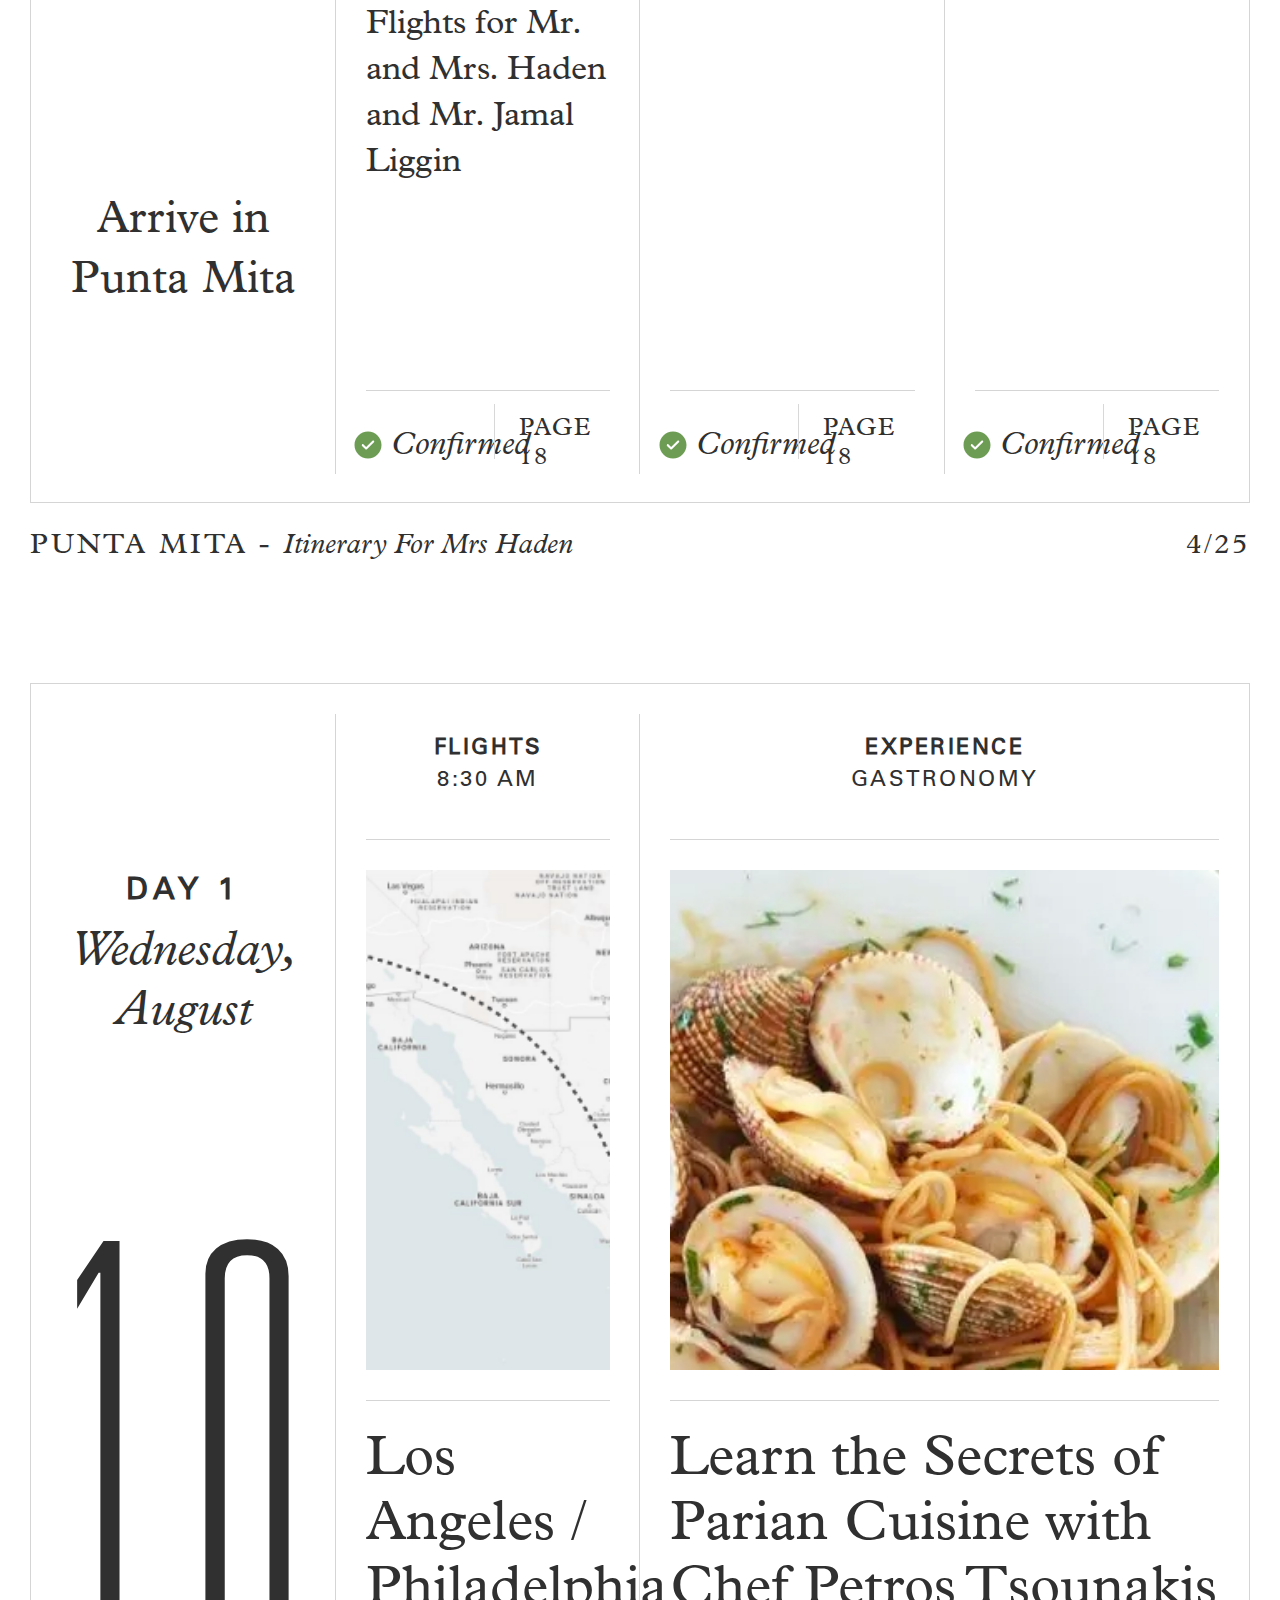
==== commit b3612480: "change headingtex style 4" ====
--- a/index.html
+++ b/index.html
@@ -83,54 +83,6 @@
                 </div>
             </div>
         </div>        
-
-        <!-- test 1-->
-        <div class="sec-padding">
-            <div class="content-wrap f-height">
-                <div class="grid h-100">
-                    <div class="col-3">
-                        <div class="content-left">
-                            <div class="content-lt">
-                                Centurion
-                            </div>
-                            <div class="content-lm">
-                                <h3>Honeymoon Trip <br>To Santa Barbara</h3>
-                               <!-- ICELAND IN THE FAL -->
-                            </div>
-                            <div class="content-lb">
-                                <p>Itinerary For</p>
-                                <h2>Mrs. Haden</h2>
-                            </div>
-                        </div>
-                    </div>
-                    <div class="col-9">
-                        <div class="content-right">
-                            <img src="assets/img/banner1.png" alt="img" />
-                        </div>
-                    </div>
-                </div>
-            </div>
-        </div>
-
-        <!-- test -->
-        <div class="sec-padding">
-            <div class="content-wrap f-height">
-                <div class="grid h-100">
-                    <div class="col-3">
-                        <div class="content-left-d">
-                            <div class="content-left-content">
-                                <h3>Santa Barbara</h3>
-                            </div>
-                        </div>
-                    </div>
-                    <div class="col-9">
-                        <div class="content-right">
-                            <img src="assets/img/banner1.png" alt="img" />
-                        </div>
-                    </div>
-                </div>
-            </div>
-        </div>
         <!-- ################### 
             # content-wrap end # 
         ######################-->
--- a/assets/css/style.css
+++ b/assets/css/style.css
@@ -241,7 +241,7 @@
     font-weight: normal;
     transform: rotate( -90deg);
     text-transform: uppercase;
-    width: 1080pt;
+    width: 1270pt;
     position: absolute;
     font-weight: normal;
     text-align: center;
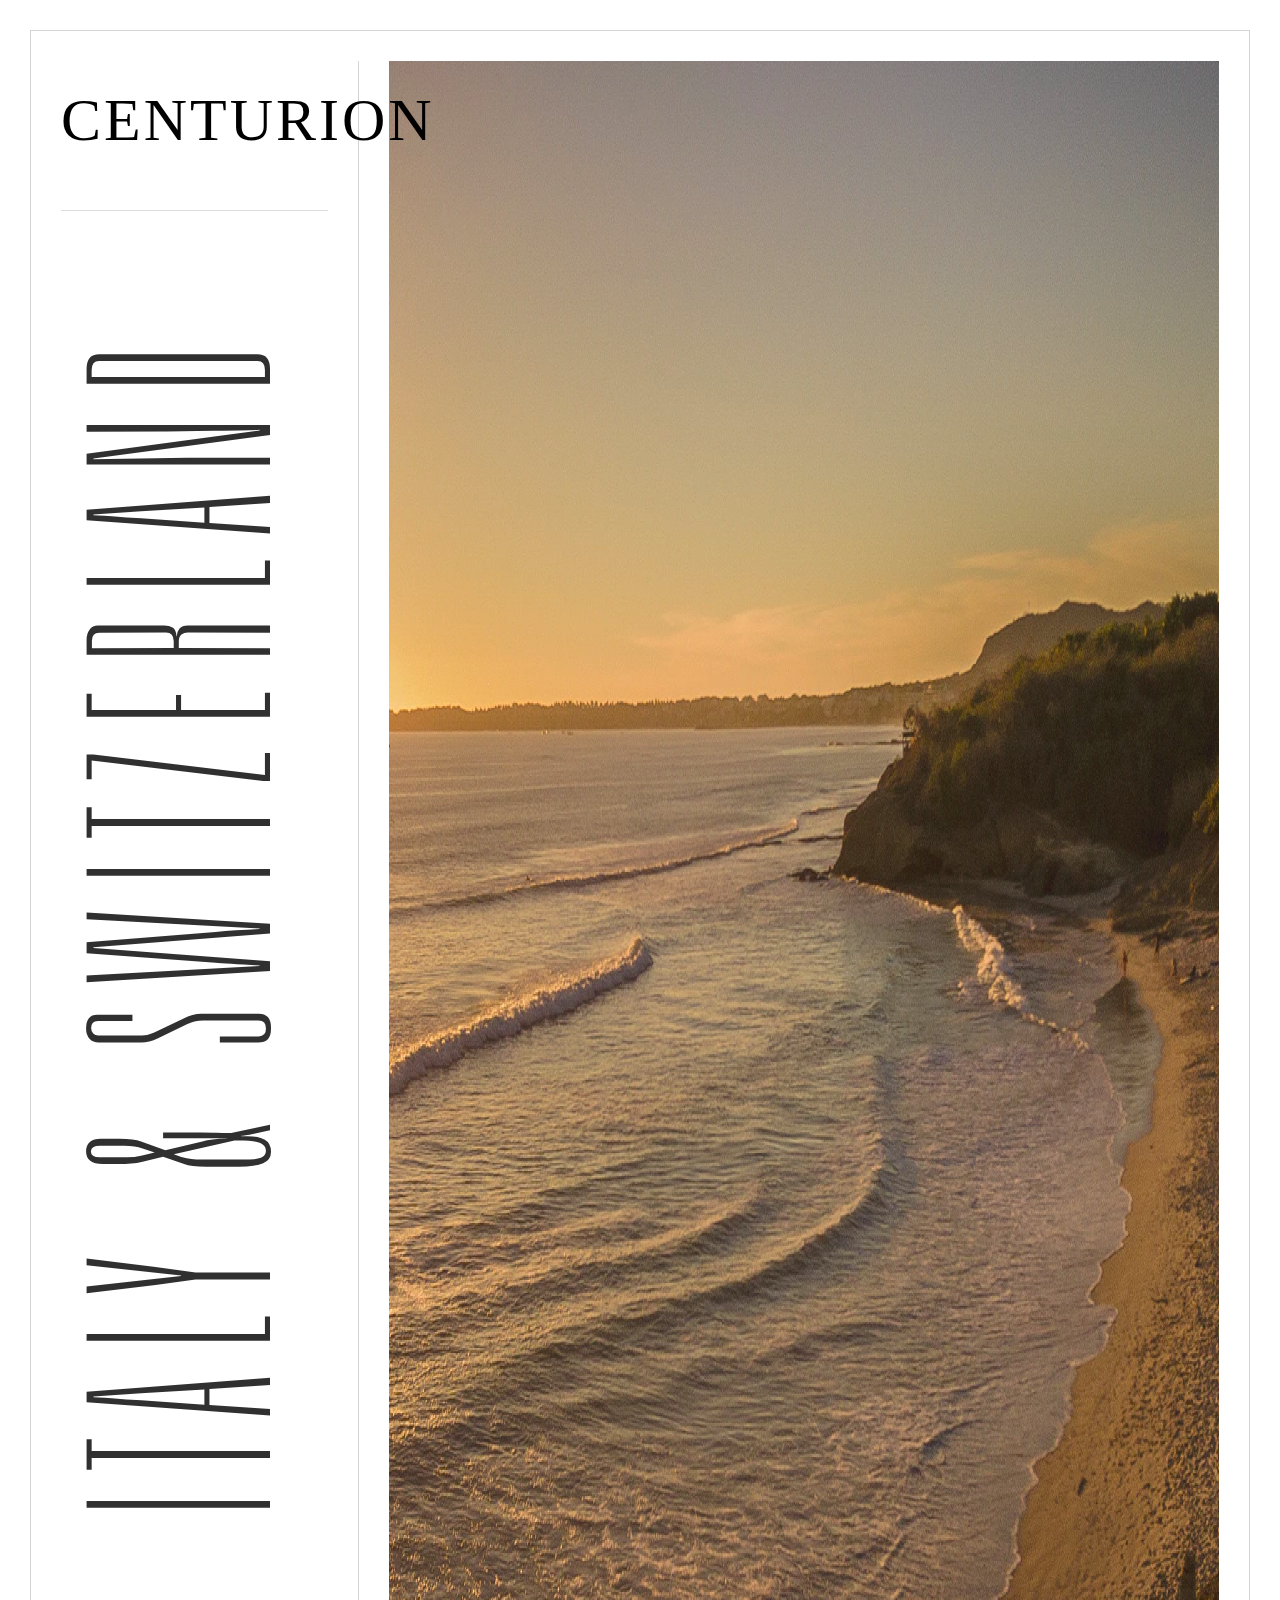
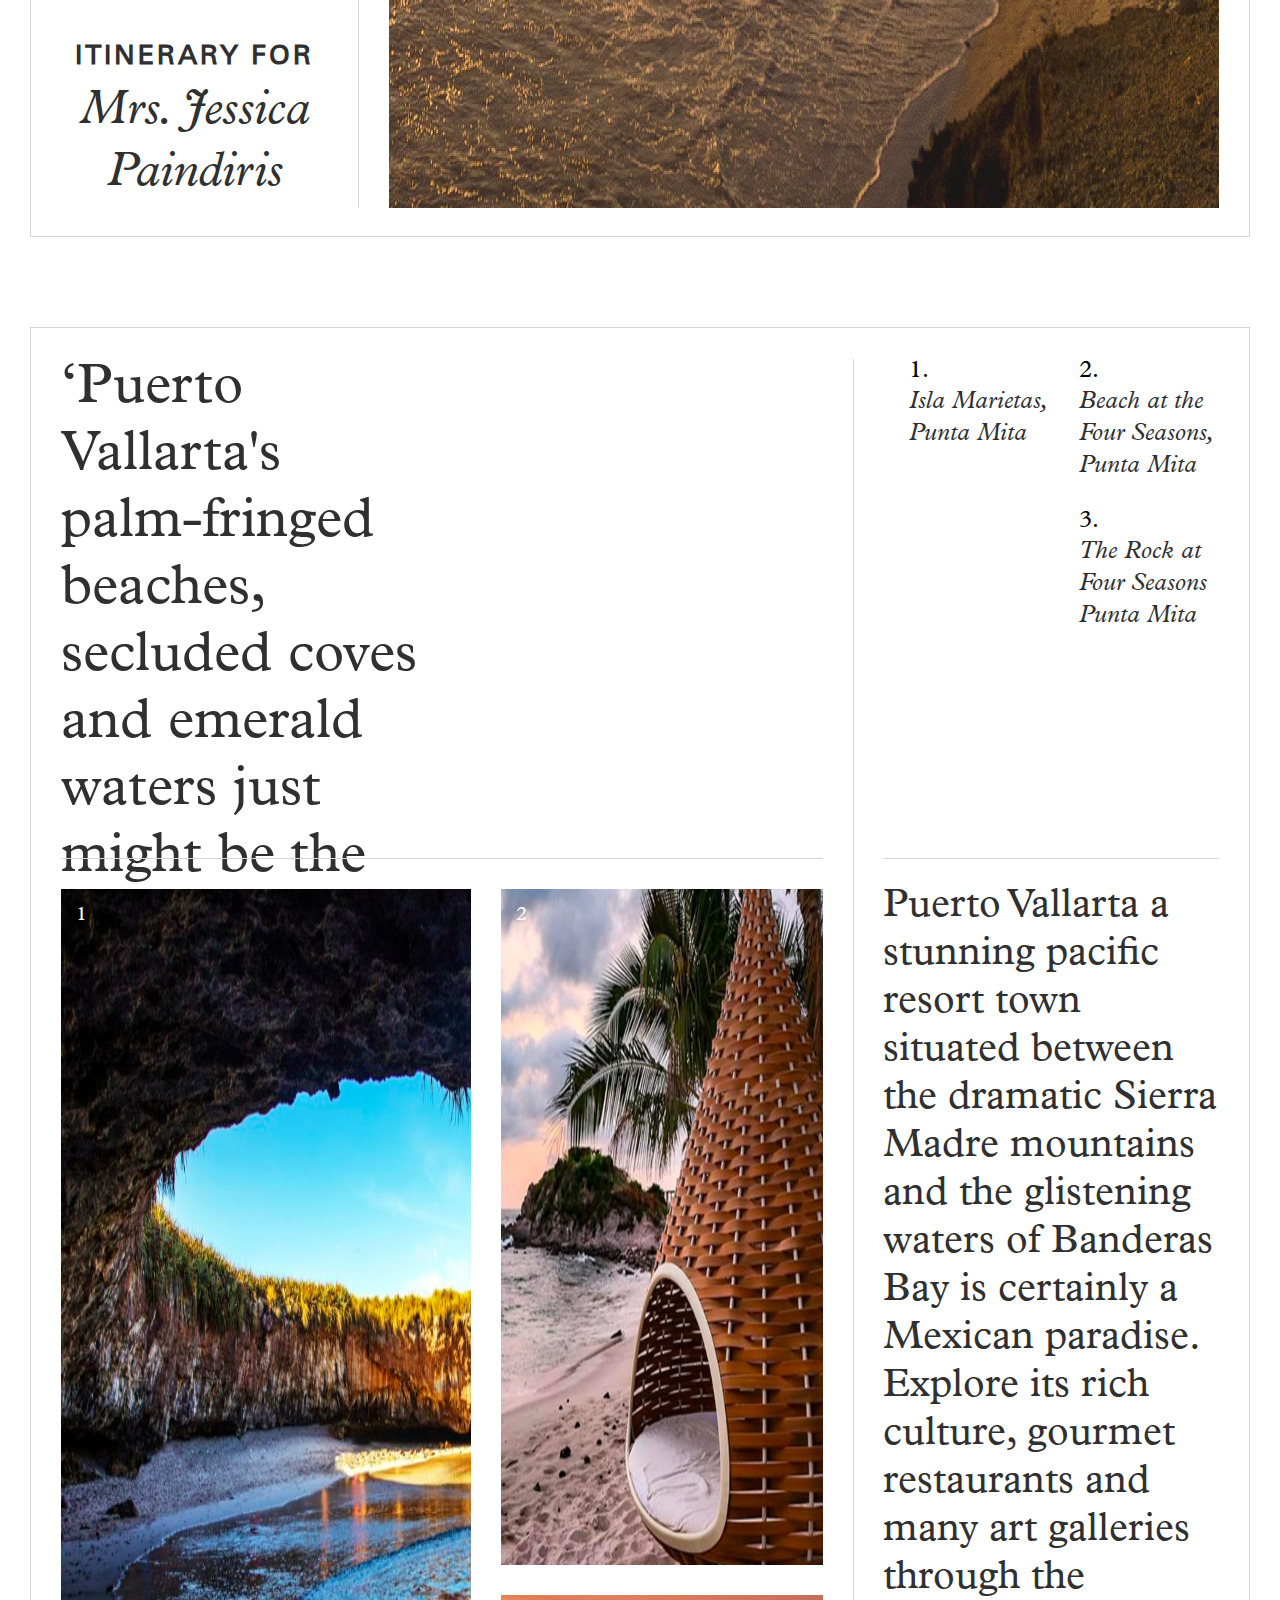
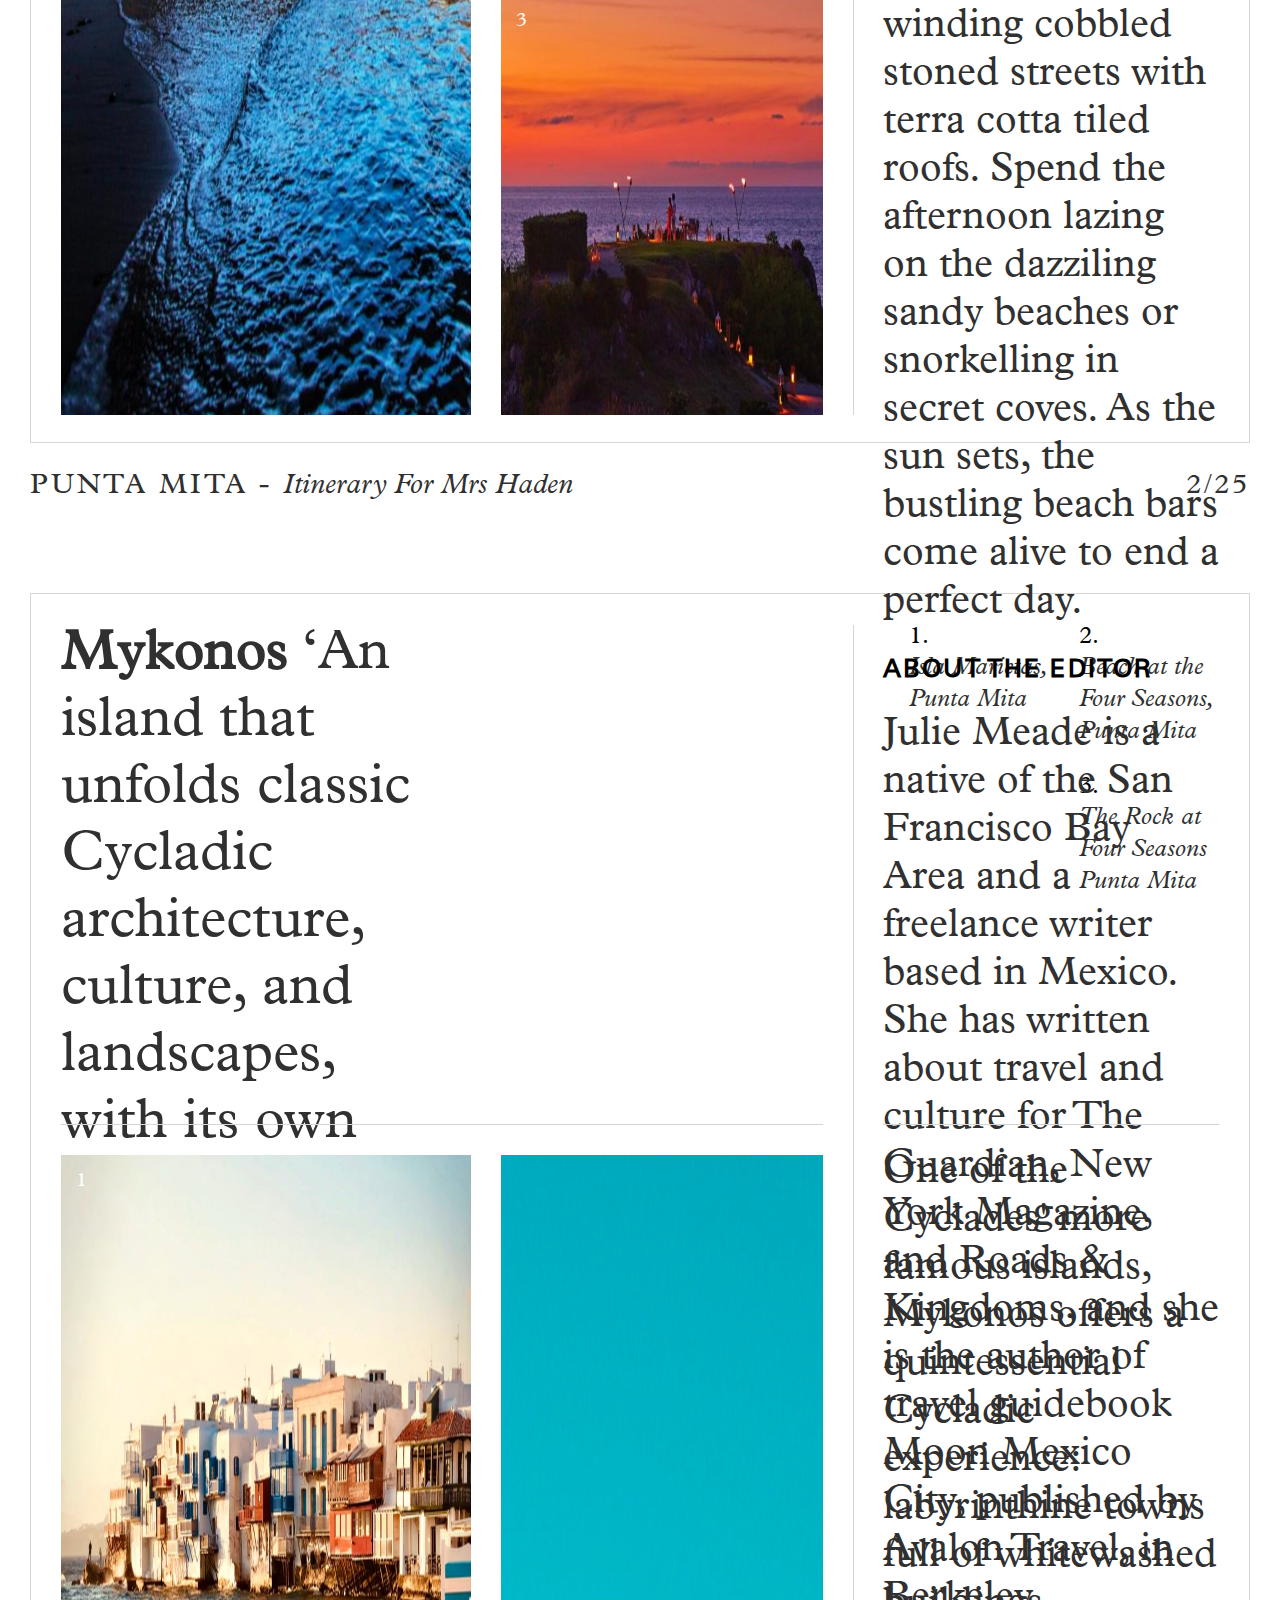
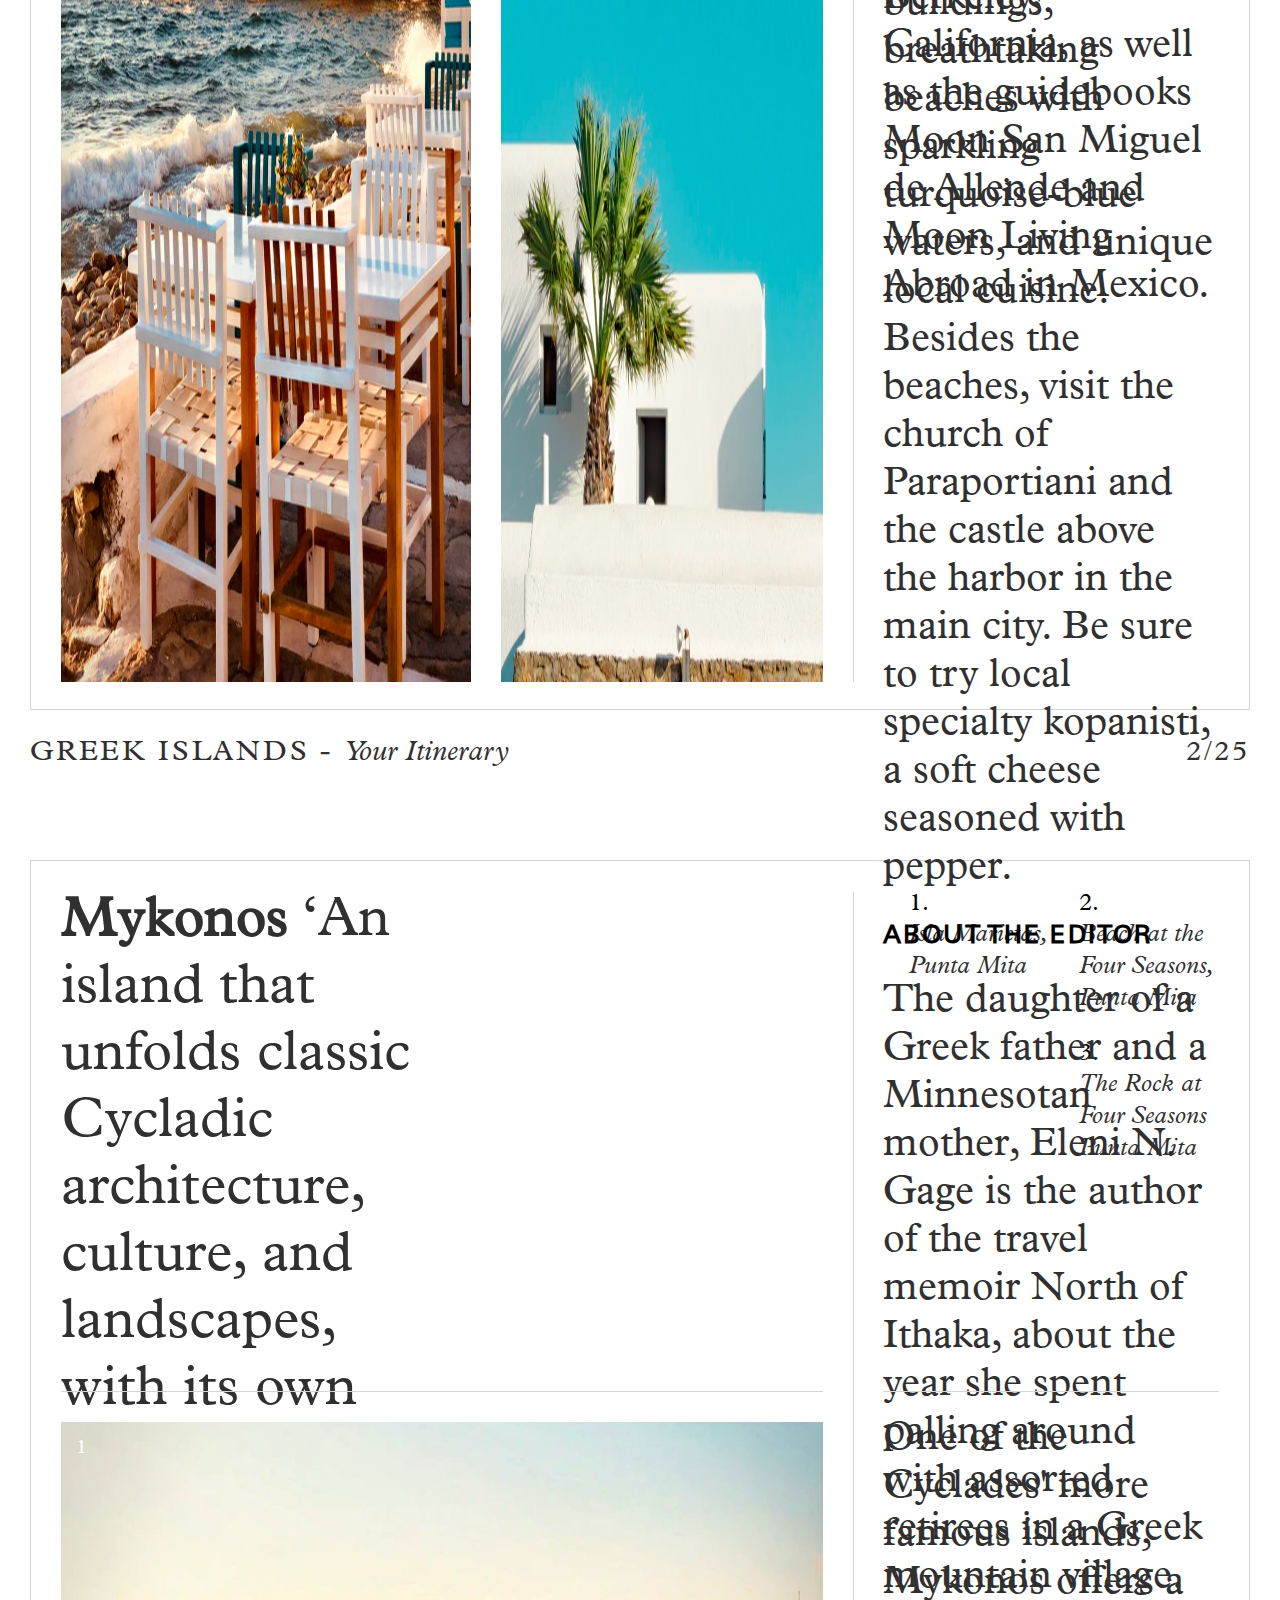
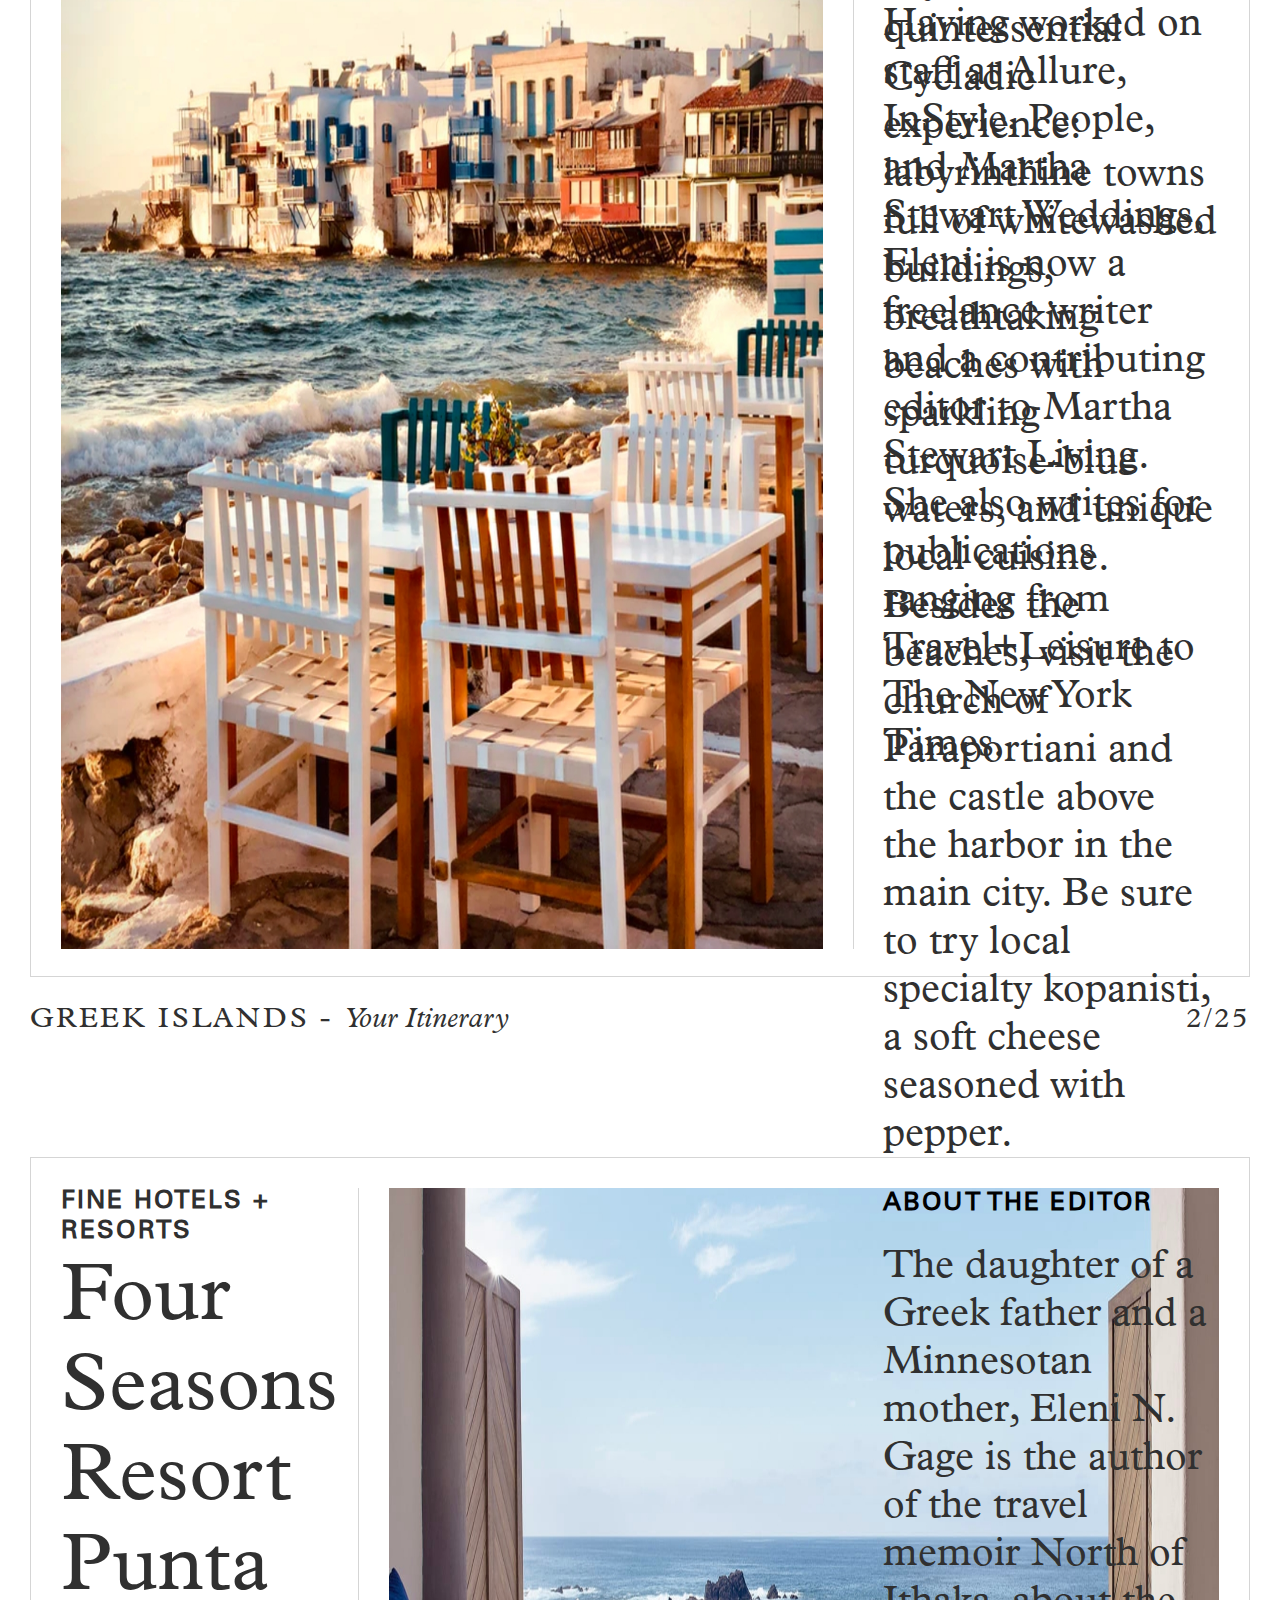
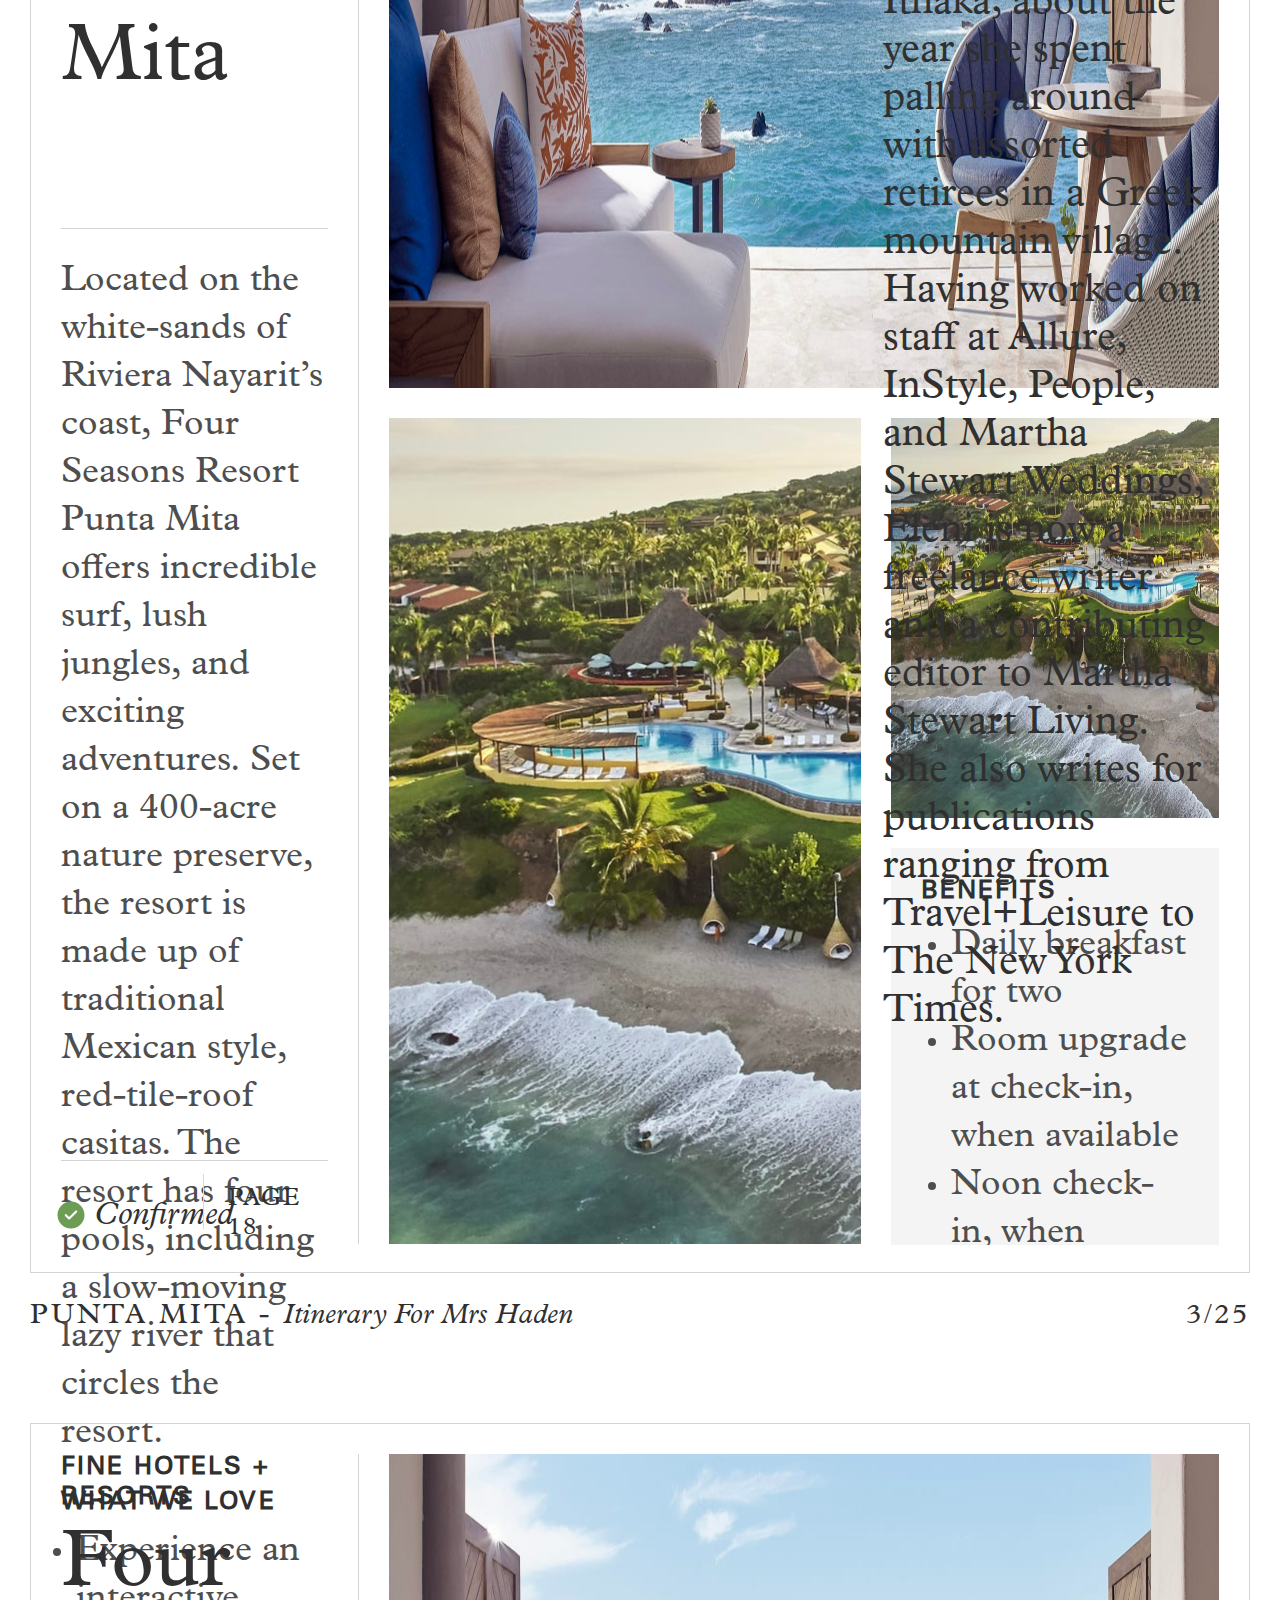
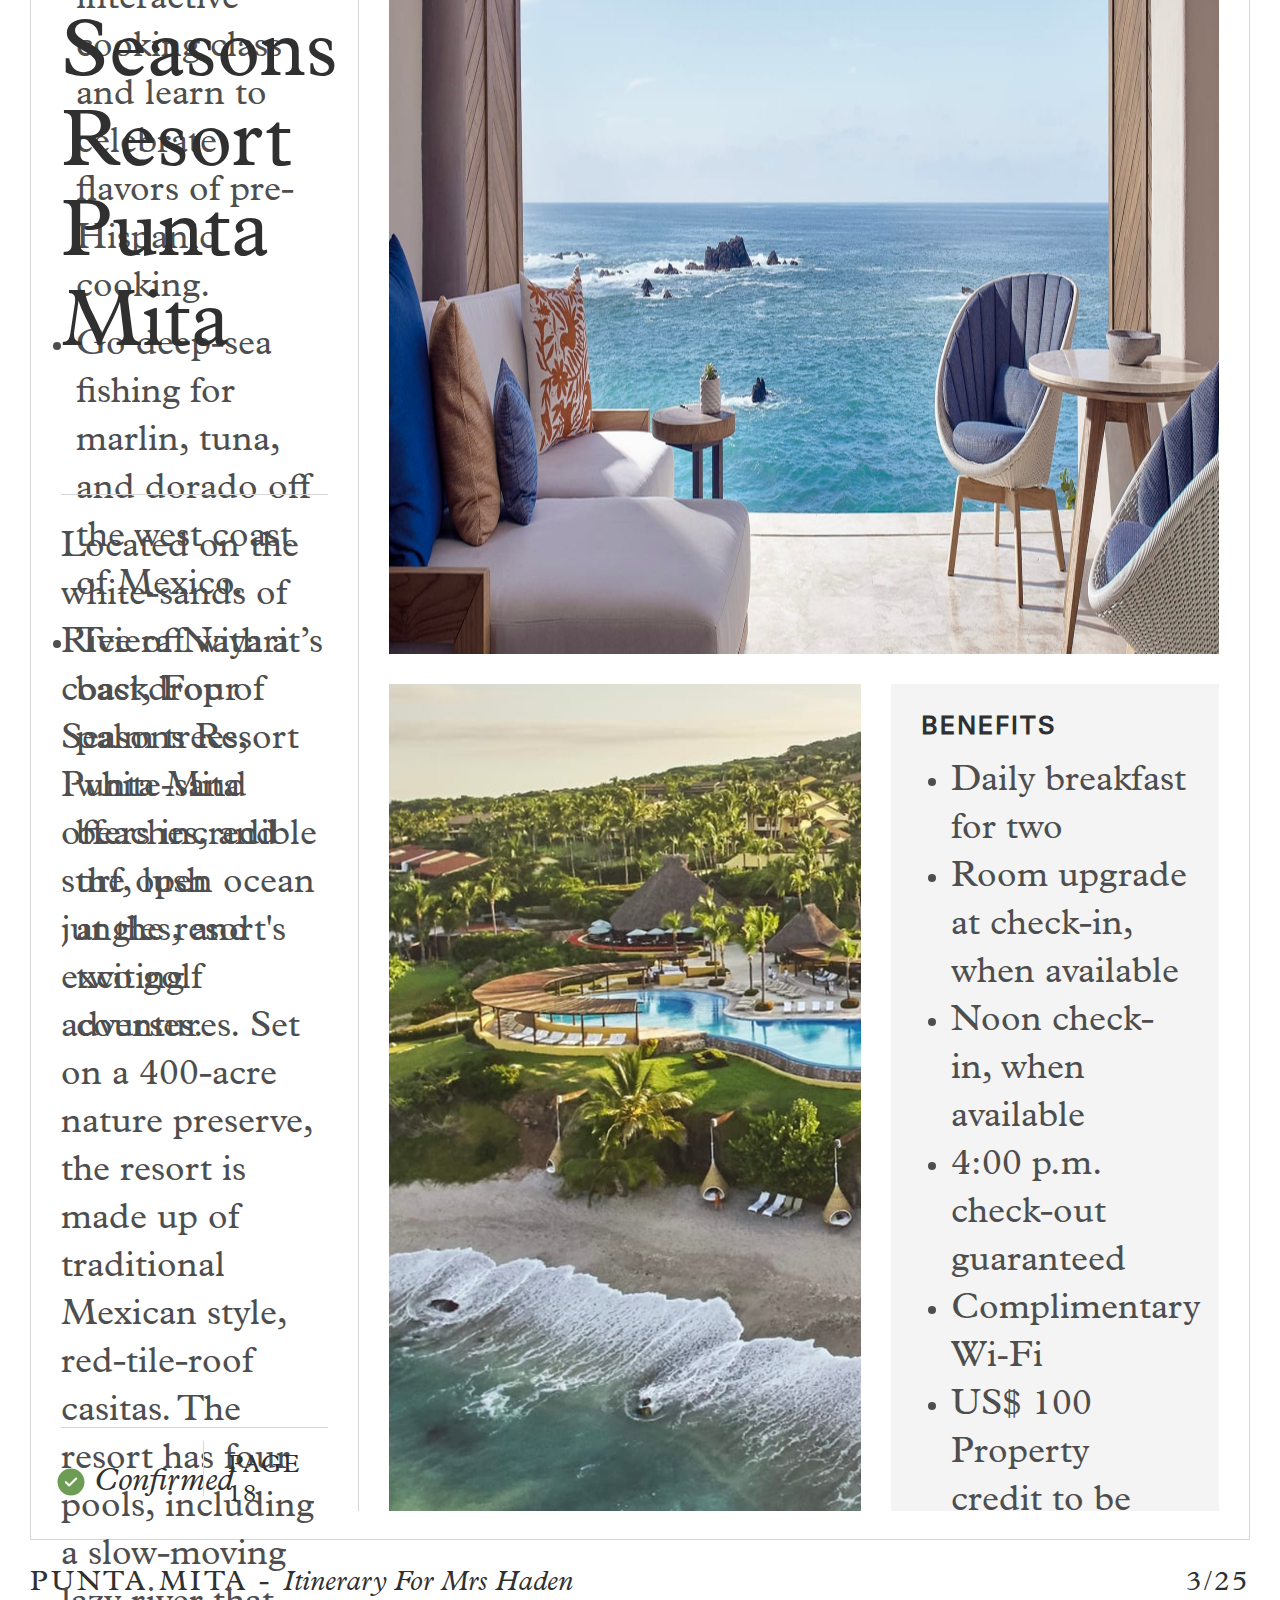
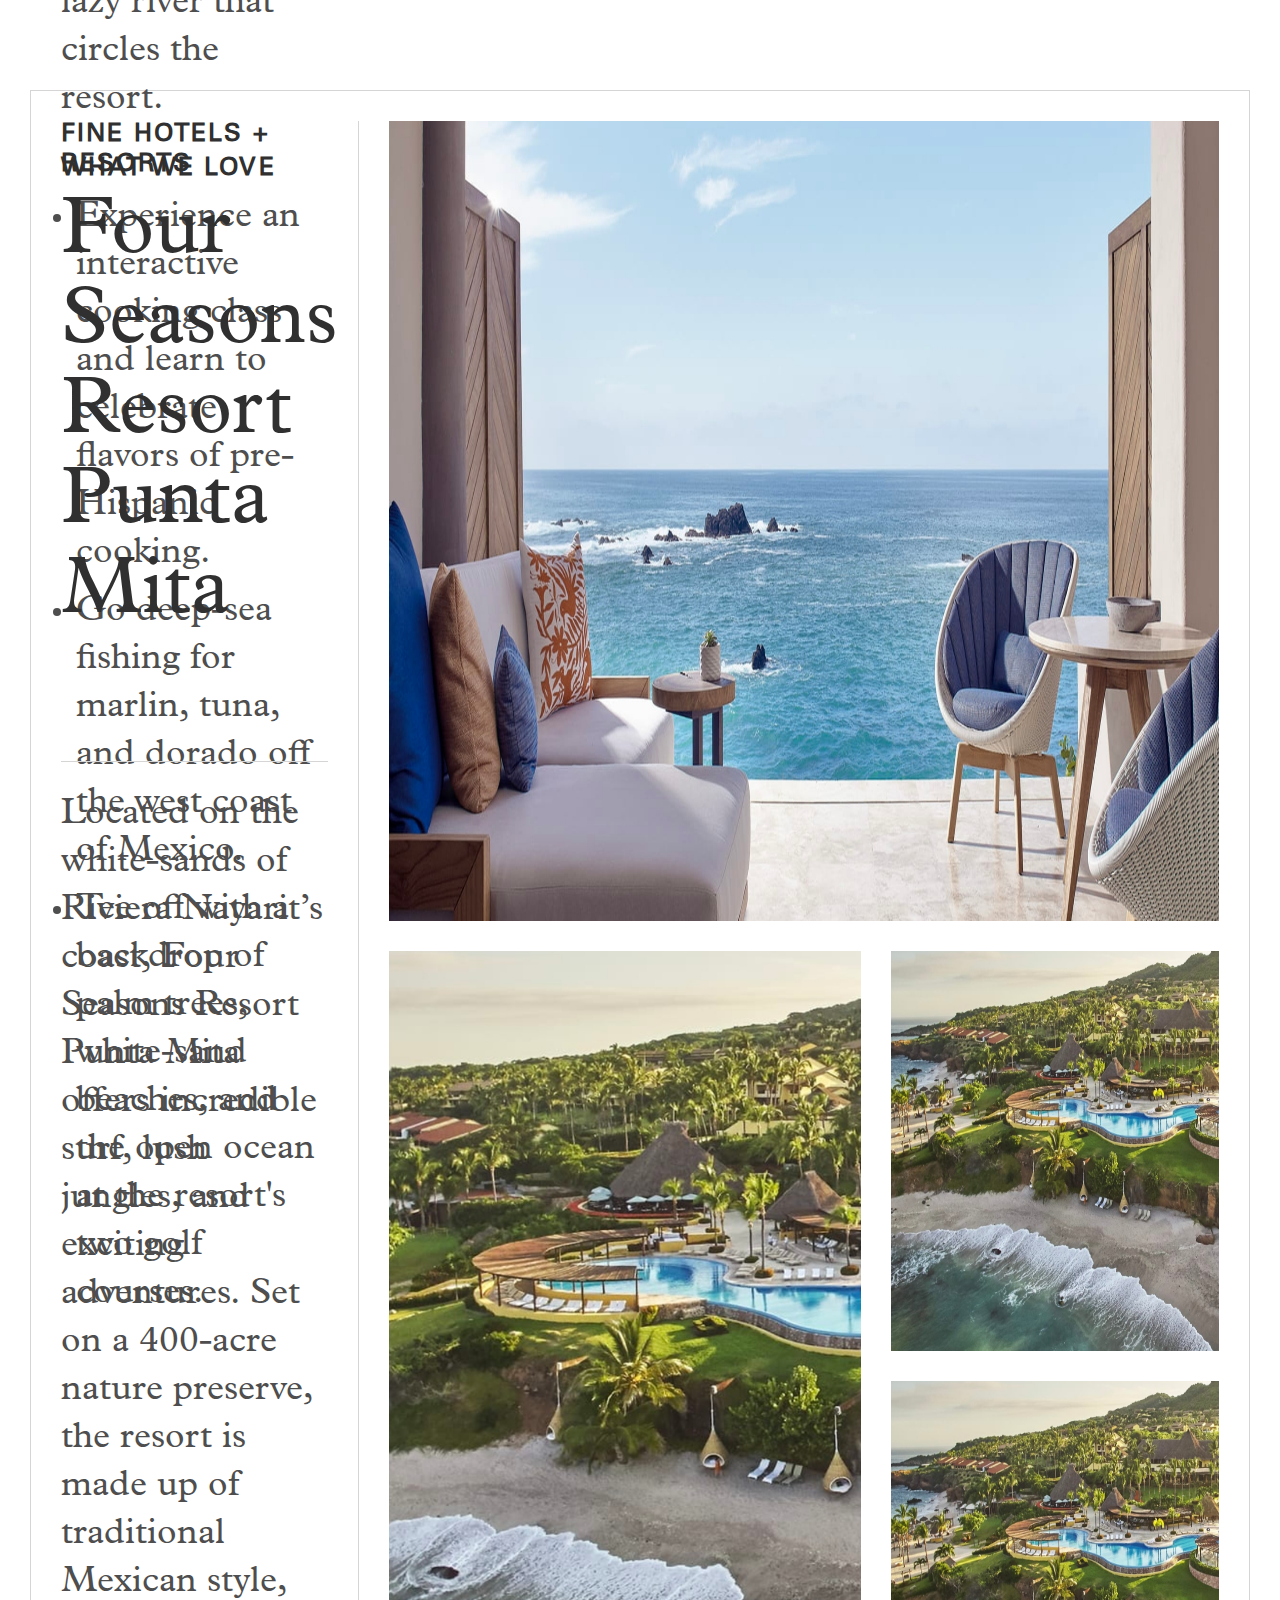
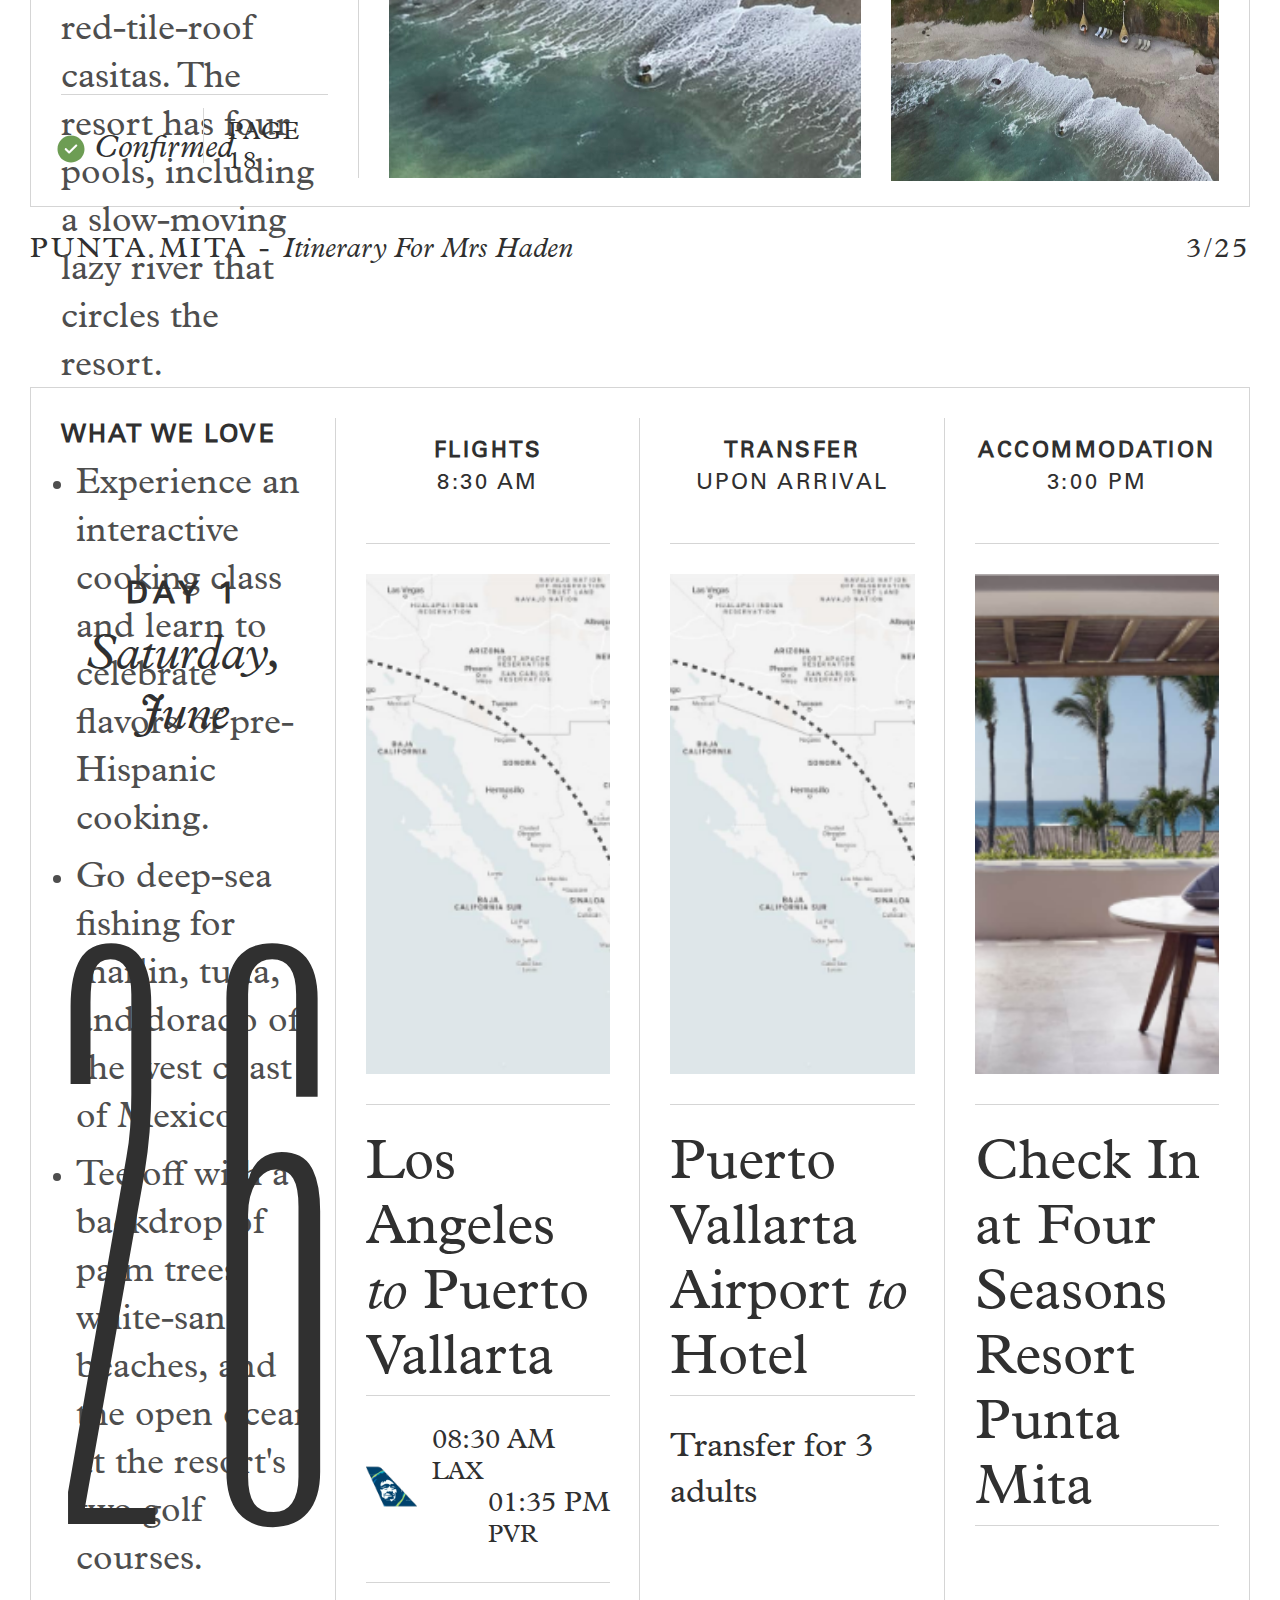
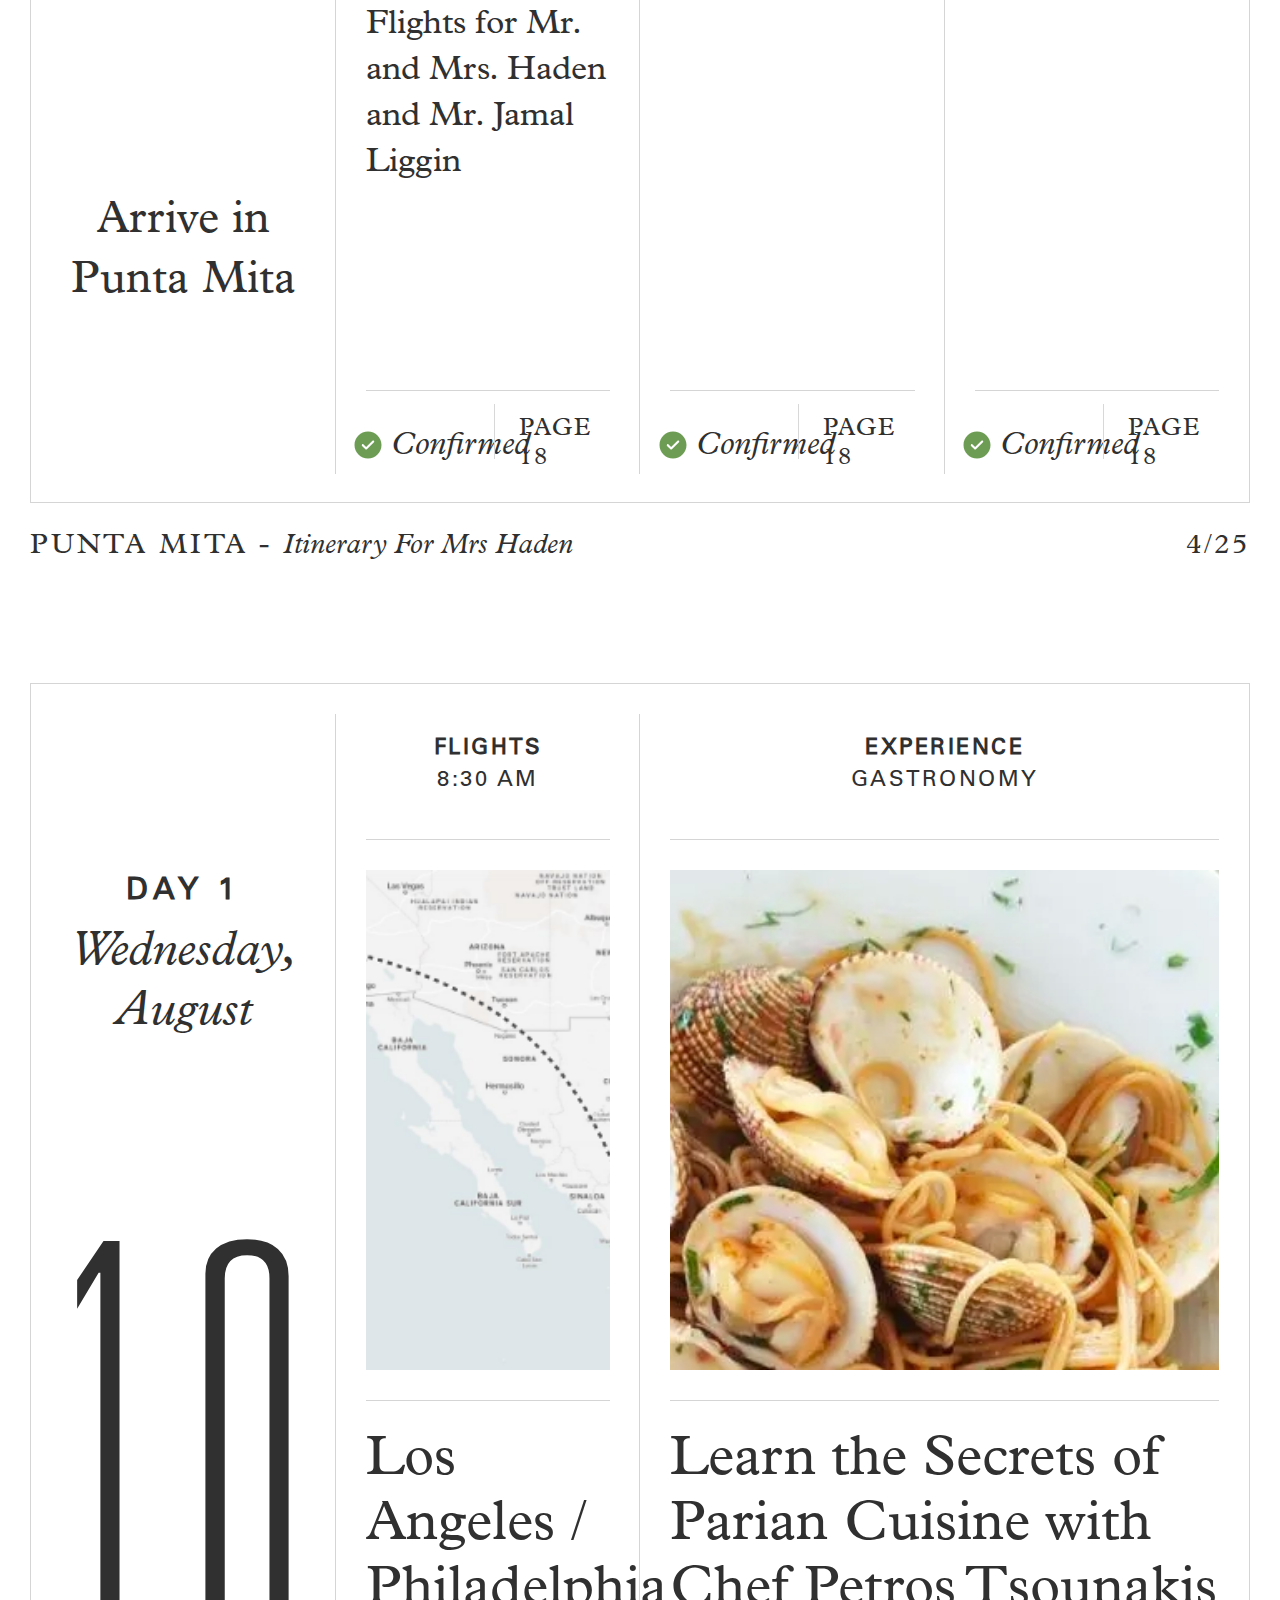
==== commit ef48fc7a: "update 8-28-21" ====
--- a/index.html
+++ b/index.html
@@ -66,12 +66,12 @@
                                 Centurion
                             </div>
                             <div class="content-lm">
-                                <h3>Santa Barbara</h3>
+                                <h3>ITALY & SWITZERLAND</h3>
                                <!-- ICELAND IN THE FAL -->
                             </div>
                             <div class="content-lb">
                                 <p>Itinerary For</p>
-                                <h2>Mrs. Haden</h2>
+                                <h2>Mrs. Jessica Paindiris</h2>
                             </div>
                         </div>
                     </div>
--- a/assets/css/style.css
+++ b/assets/css/style.css
@@ -47,6 +47,14 @@
   src: url('../webFonts/EssentialistUltraCondensed.eot') format('eot'), 
   url('../webFonts/EssentialistUltraCondensed.woff') format('woff');
 }
+@font-face {
+  font-family: "Helvetica";
+  src: url('../webFonts/Helvetica-Bold-Font.ttf') format('truetype');
+}
+@font-face {
+  font-family: "radley";
+  src: url('../webFonts/Radley-Regular.ttf') format('truetype');
+}
 
 body{
 
@@ -176,8 +184,7 @@
 
 .content-wrap {
     padding: 30px 30px 30px 30px;
-    border: solid 1px #d5d5d5;
-    box-sizing: border-box;
+    border: 1px solid #d5d5d5;
     box-sizing:border-box;
 }
 .content-wrap.f-height{
@@ -236,7 +243,8 @@
     top: 0;
 }
 .content-lm h3{
-    font-size: 220pt;
+    font-size: 190pt;
+    /*font-size: 220pt;*/
     font-family: 'EssentialistUltraCondensed';
     font-weight: normal;
     transform: rotate( -90deg);
@@ -272,7 +280,7 @@
 
 .content-lb h2 {
     font-family: "PlantinMTPro-Italic";
-    font-size: 46pt;
+    font-size: 36pt;
     font-weight: normal;
     font-stretch: normal;
     font-style: italic;
@@ -808,8 +816,7 @@
     padding: 30px 0px;
     border-top: 1px solid #d5d5d5;
     border-bottom: 1px solid #d5d5d5;
-
-    height: 500px;
+    height: 500px !important;
 }
 
 .day-content-map img{
@@ -817,7 +824,7 @@
     object-fit: cover;
 }
 .day-content-map-heading {
-    min-height: 250px;
+    min-height: 200px;
     border-bottom: 1px solid #d5d5d5;
     margin-bottom: 30px;
 }
@@ -830,6 +837,9 @@
 }
 .day-content-map img {
     width: 100%;
+}
+.day-content-map.place-img {
+    height: 375pt !important;
 }
 
 .day-content-map-heading h2 {
@@ -1162,6 +1172,7 @@
     line-height: 40px;
     margin-bottom: 0;
     color: #303030;
+    word-break: break-all;
 }
 
 .ariport-transfer-details > h2,
@@ -1521,4 +1532,186 @@
     border-top: 1px solid #d5d5d5;
     margin-top: 20px;
     padding-top: 20px;
+}
+
+
+/*************************
+ * Agenda css 
+ *****************/
+ .ariport-transfer-details i {
+    font-size: 22px;
+    margin-bottom: 20px;
+    font-family: 'PlantinMTPro-Italic';
+    margin-bottom: 25px;
+    display: inline-block;
+}
+
+.mt-25{
+    margin-top: 25px;
+}
+.ml-25 {
+    margin-left: 25px;
+}
+.pt-25{
+    padding-top: 25px;
+}
+
+
+.ariport-transfer-details-single ul li i {
+    font-size: 28px;
+}
+
+.border-top{
+    border-top: 1px solid #d5d5d5;
+}
+
+
+
+.quote-tbl{
+    margin-bottom: 15px;
+}
+.quote-tbl-wrap {
+    display: flex;
+    justify-content: space-between;
+}
+.quote-tbl-left {
+    font-family: 'PlantinMTPro-Regular';
+    font-size: 28px;
+    font-weight: normal;
+    color: #303030;
+}
+
+.quote-tbl-right {
+    font-family: 'UniversLTStd';
+    letter-spacing: 1.63px;
+    font-size: 23px;
+    color: #303030;
+}
+
+.quote-tbl > p,
+.quote-tbl > i {
+    font-family: 'PlantinMTPro-Regular';
+    color: #AAAAAA;
+    font-size: 26px;
+    margin-top: 6px;
+}
+.quote-tbl > i {
+    font-family: 'PlantinMTPro-Italic';
+}
+.quote-single {
+    padding-top: 25px;
+    padding-bottom: 25px;
+    box-sizing: border-box;
+}
+
+.quote-sm .quote-tbl-left {
+    font-size: 25px;
+}
+.quote-sm .quote-tbl-right {
+    font-size: 20px;
+}
+.quote-sm .quote-tbl > p,
+.quote-sm .quote-tbl > i{
+    font-size: 23px;
+}
+
+
+.quote-bar {
+    padding: 10px 15px;
+    background: #F4F4F4;
+    display: flex;
+    align-items: center;
+    margin-top: 10px;
+}
+.quote-bar span {
+    width: 20px;
+    height: 20px;
+    background: #000;
+    display: inline-block;
+    border-radius: 100px;
+}
+
+.quote-bar p {
+    margin-left: 10px;
+    font-size: 22px;
+    font-family: 'UniversLTStd';
+    text-transform: uppercase;
+    letter-spacing: 3px;
+    color: #303030;
+}
+
+.q-height {
+    position: relative;
+    height: calc(1400pt - 290pt);
+}
+
+.quote-left {
+    background: #F4F4F4;
+    height: 100%;
+    padding: 30px;
+    box-sizing: border-box;
+    position: relative;
+}
+
+.quote-left-heading {
+    font-family: 'PlantinMTPro-Regular';
+    font-weight: normal;
+    font-size: 54px;
+    color: #303030;
+    border-bottom: 1px solid #ddd;
+    padding-top: 25px;
+    padding-bottom: 61px;
+}
+
+.quote-left-wrap table td {
+    font-size: 28px;
+    font-family: 'PlantinMTPro-Regular';
+    color: #303030;
+    padding-bottom: 20px;
+    border-bottom: 1px solid #d5d5d5;
+    padding-top: 12px;
+}
+
+.quote-left-wrap table tr td:last-child {
+    text-align: right;
+    font-family: 'UniversLTStd';
+    letter-spacing: 1.63px;
+    font-size: 23px;
+    vertical-align: initial;
+    color: #303030;
+}
+
+.quote-left-wrap table tr:last-child td{
+    border-bottom: 0px solid #d5d5d5;
+
+}
+.quote-left-wrap table tr:last-child td{
+    font-size: 32px;
+}
+
+.quote-note {    
+    position: absolute;
+    bottom: 50px;
+    width: 92%;
+    border-top: 1px solid #d5d5d5;
+    padding-top: 20px;
+}
+
+.quote-note span {
+    font-size: 23px;
+    text-transform: uppercase;
+    font-family: 'UniversLTStd';
+}
+
+.quote-note p {
+    font-size: 26px;
+    font-family: 'PlantinMTPro-Regular';
+    line-height: 36px;
+    margin-top: 15px;
+}
+
+.paymentIcon {
+    width: 24px;
+    height: 24px;
+    object-fit: cover;
 }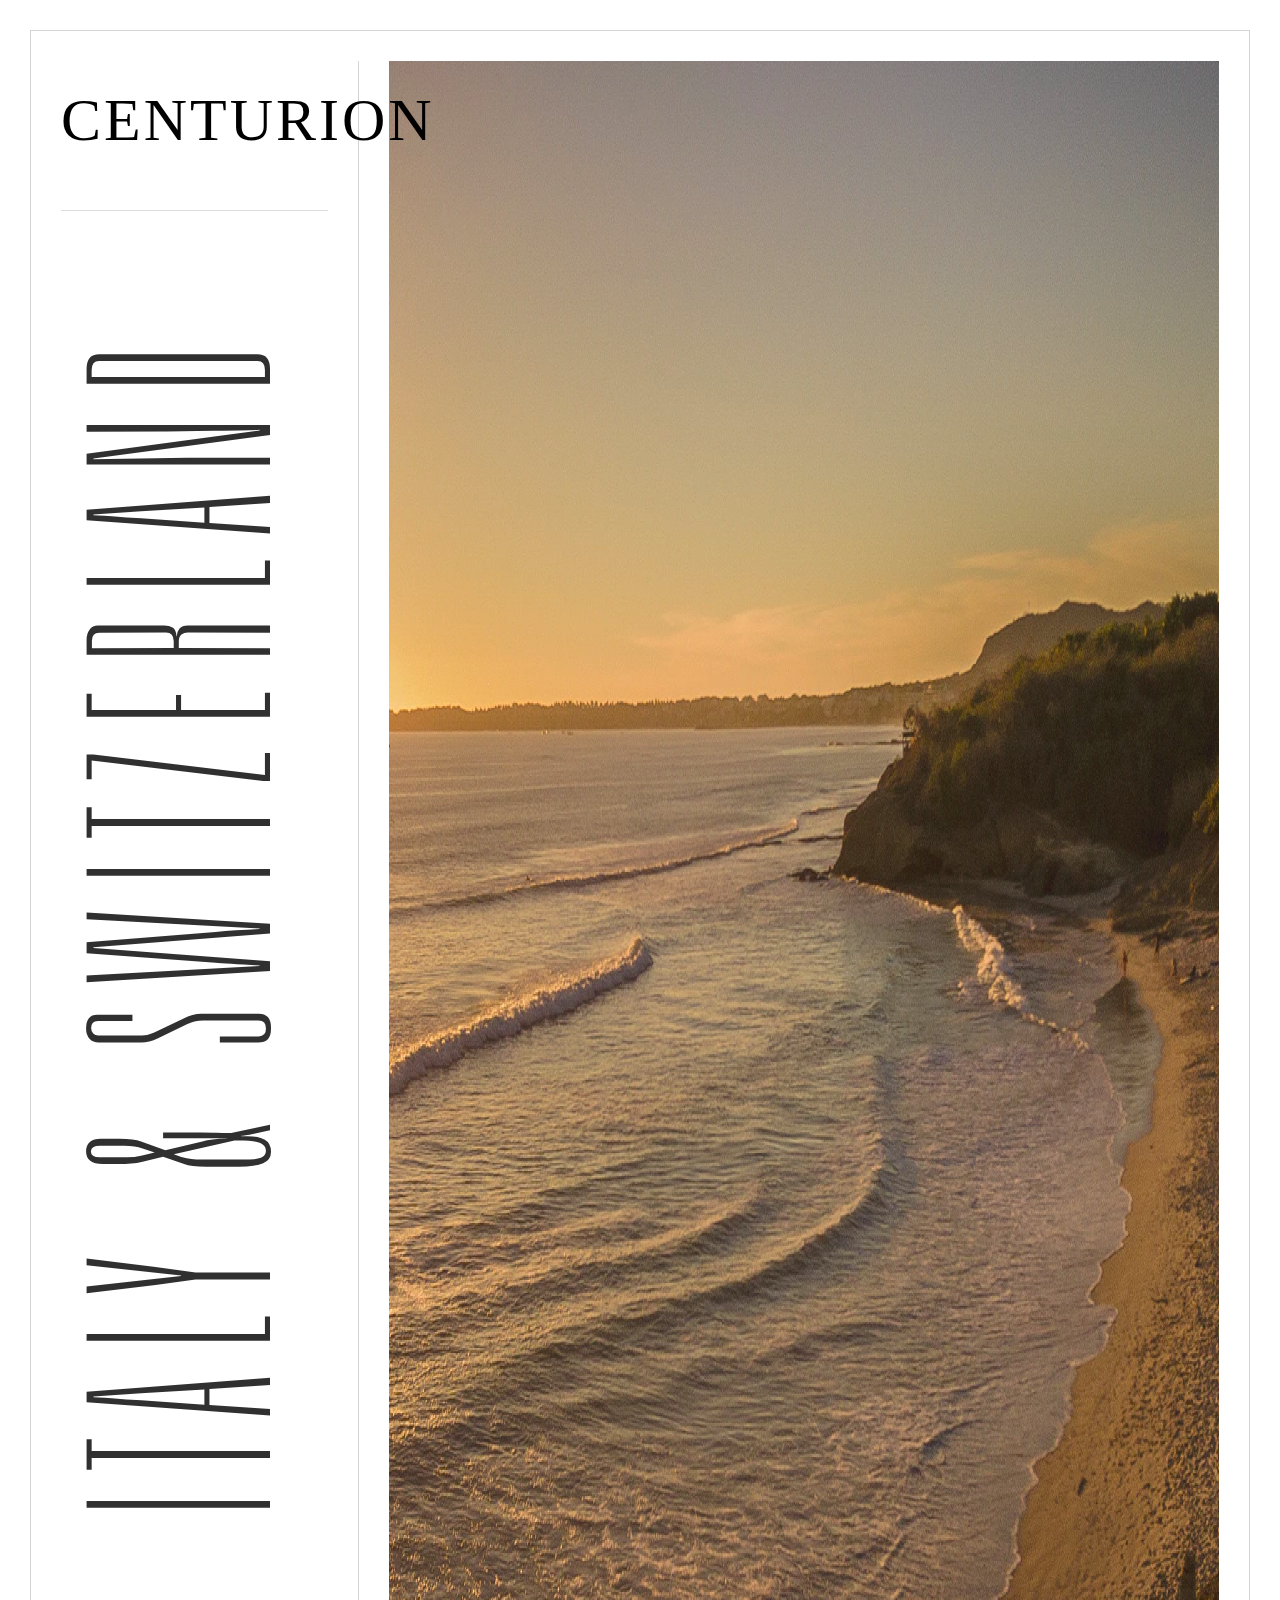
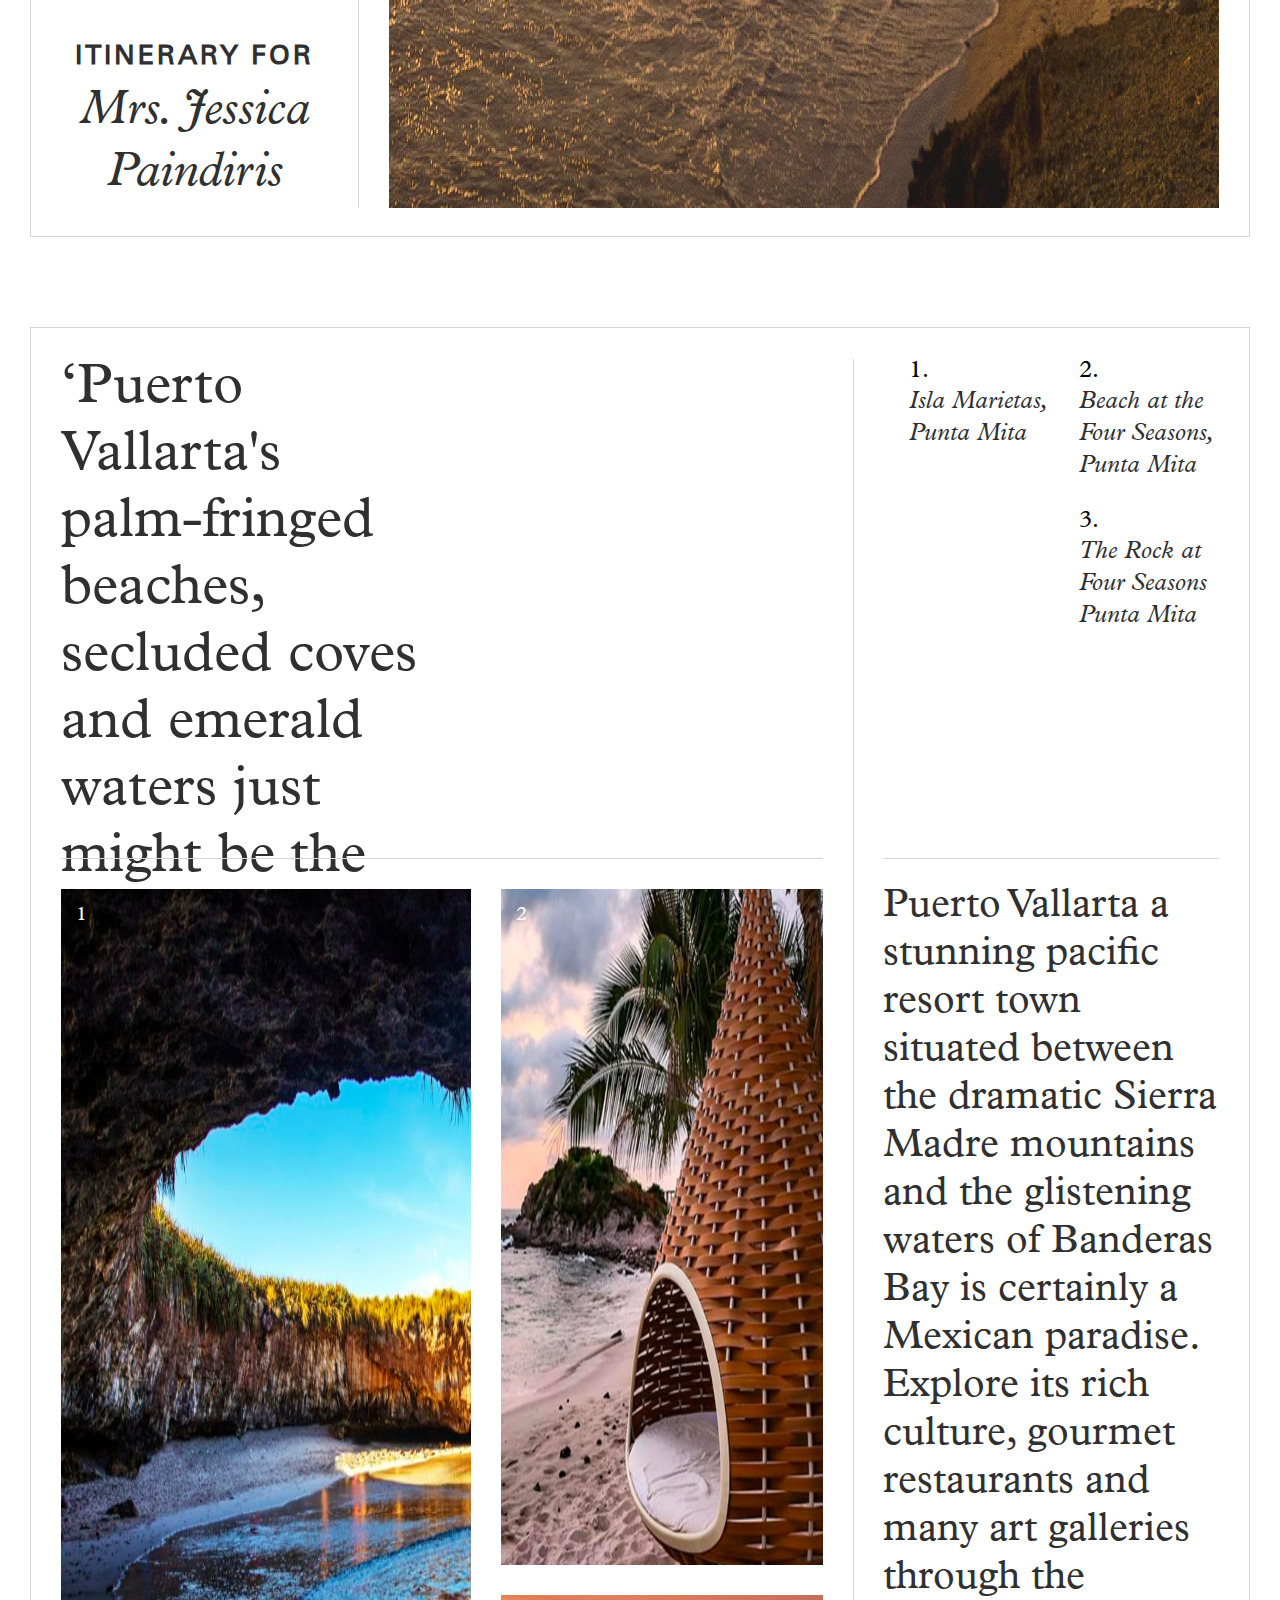
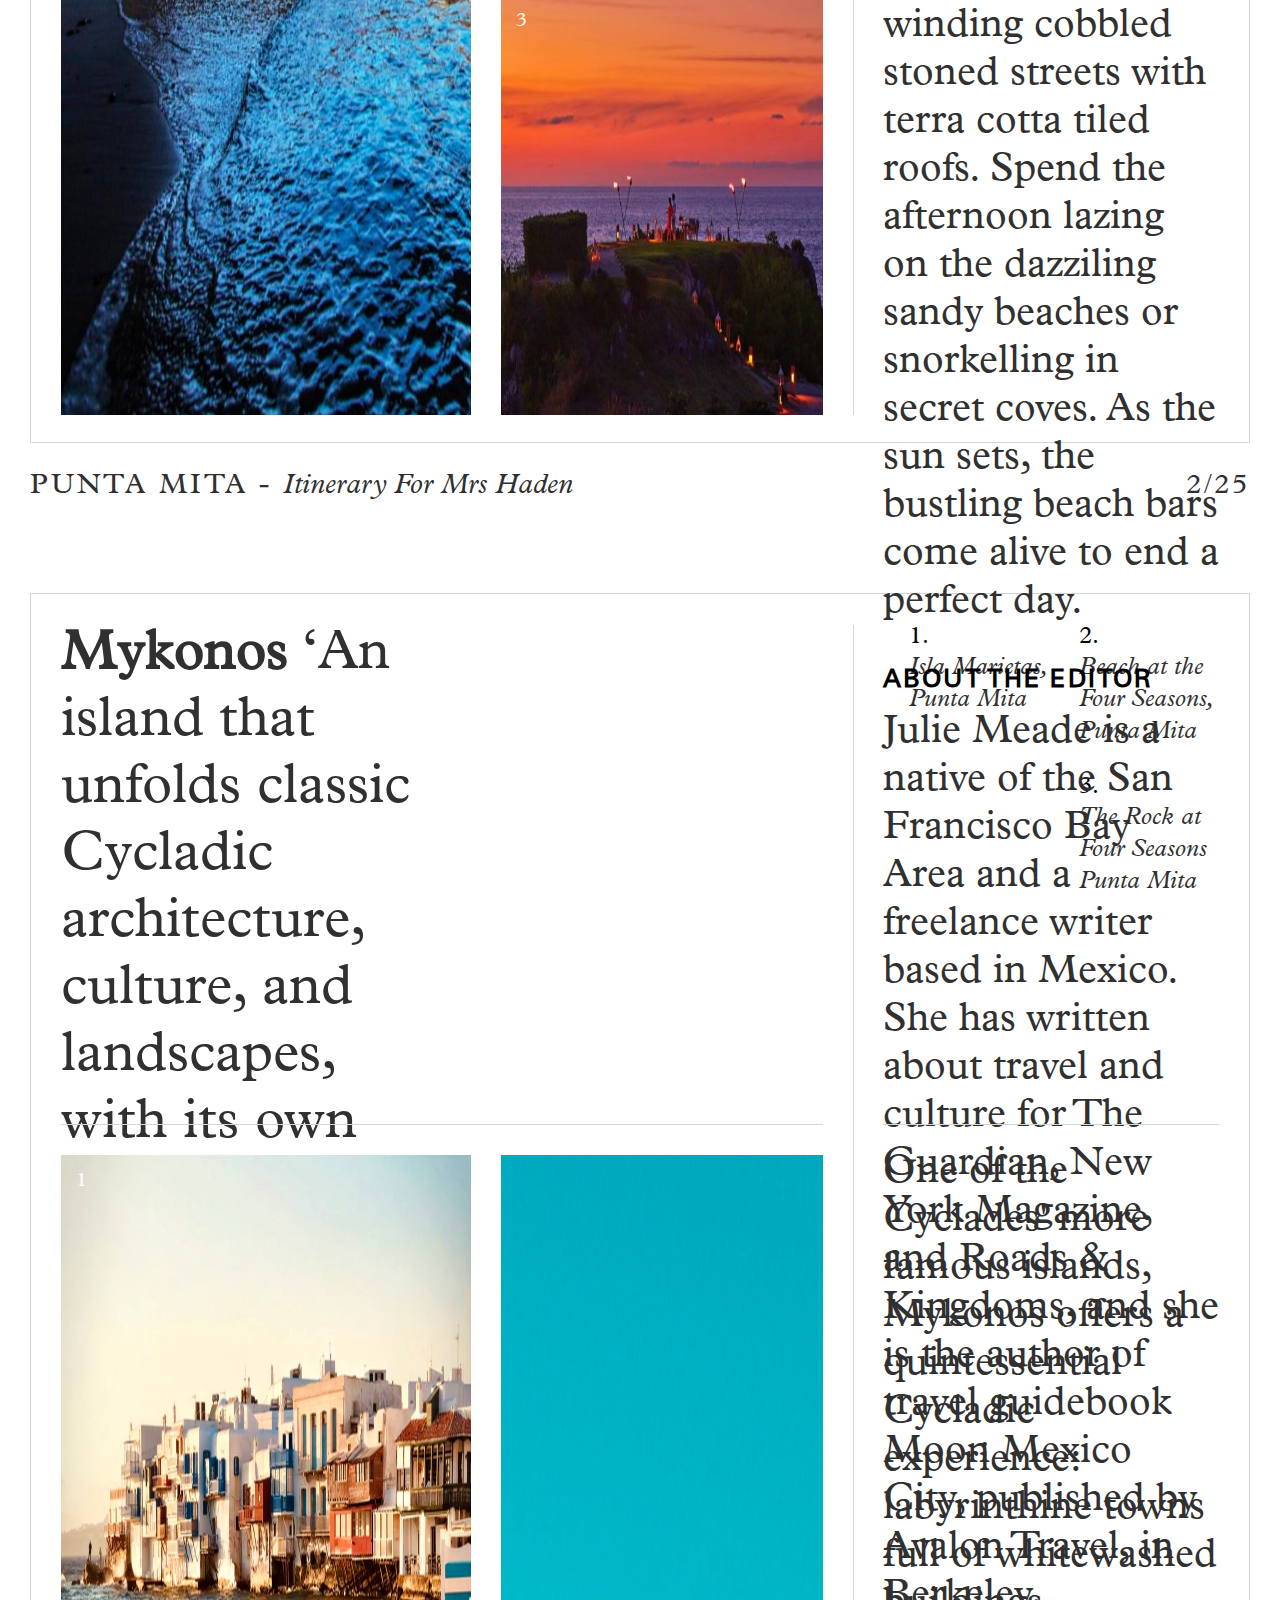
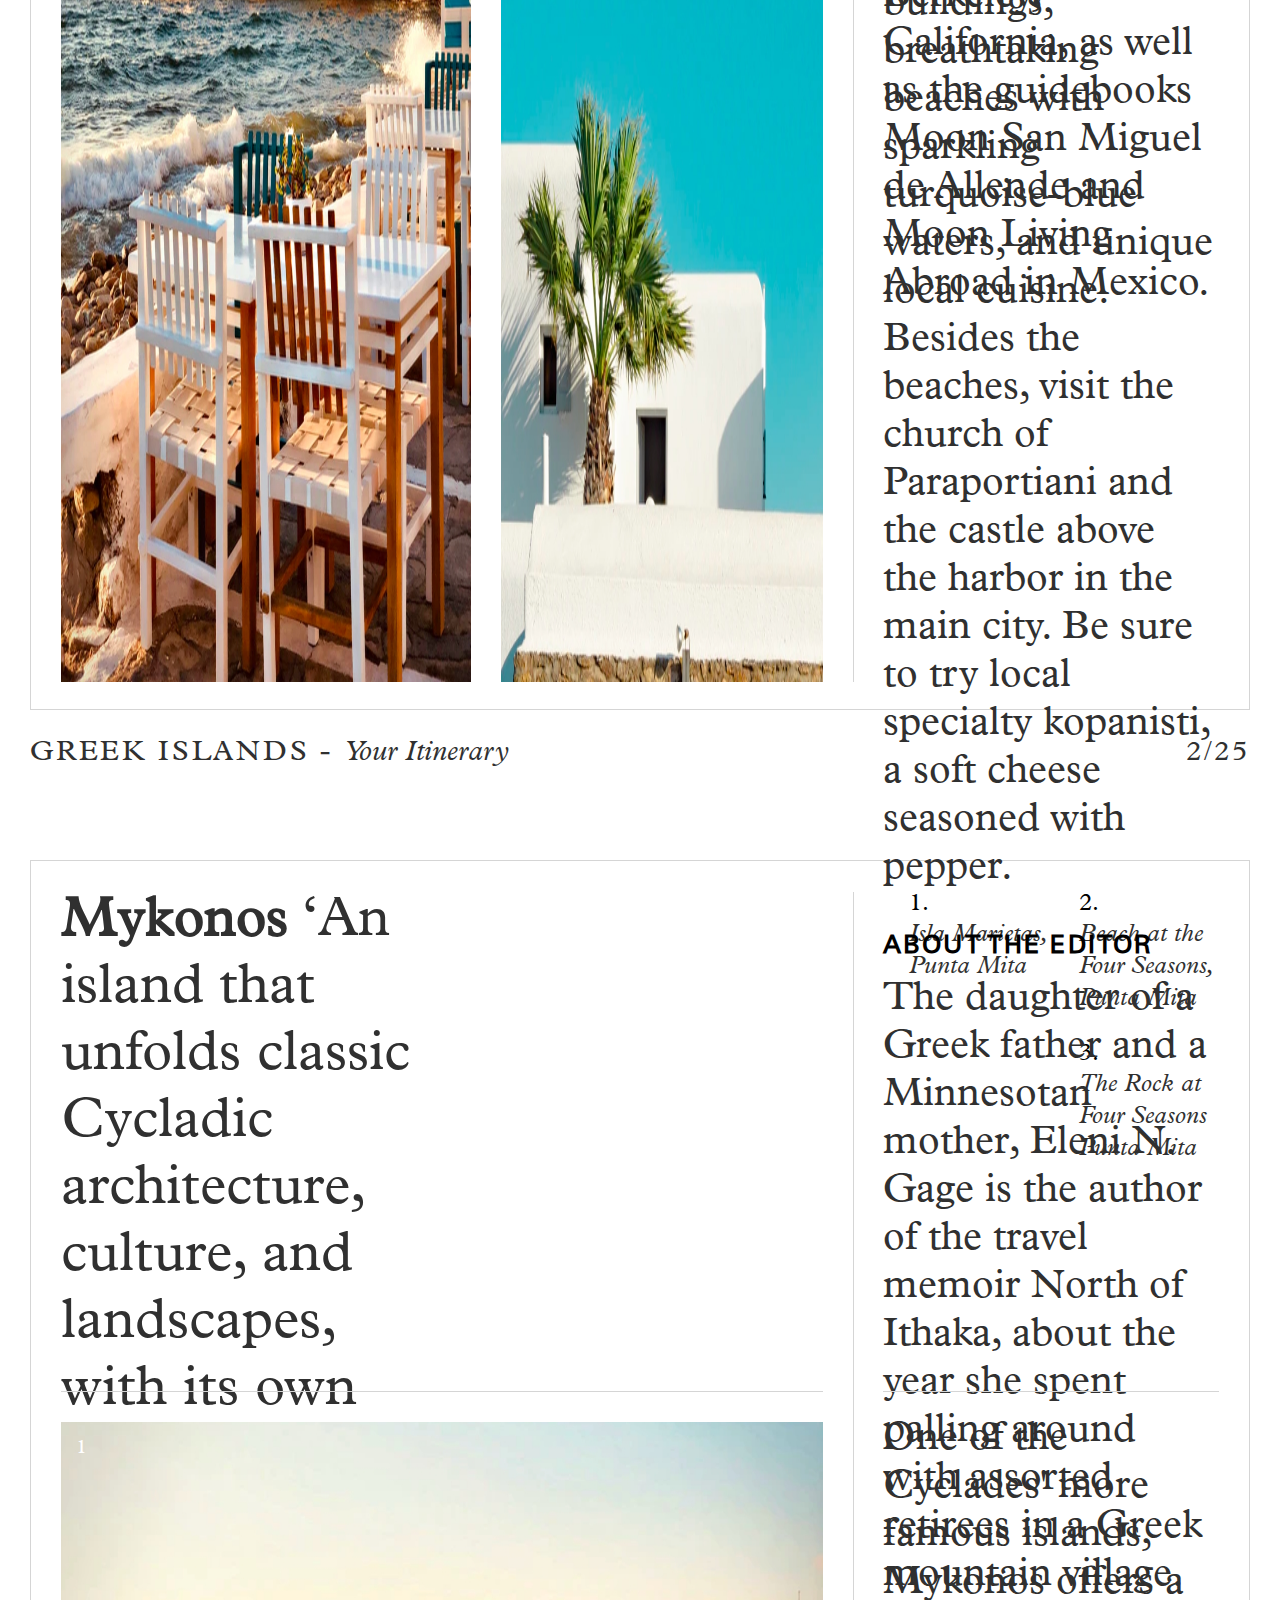
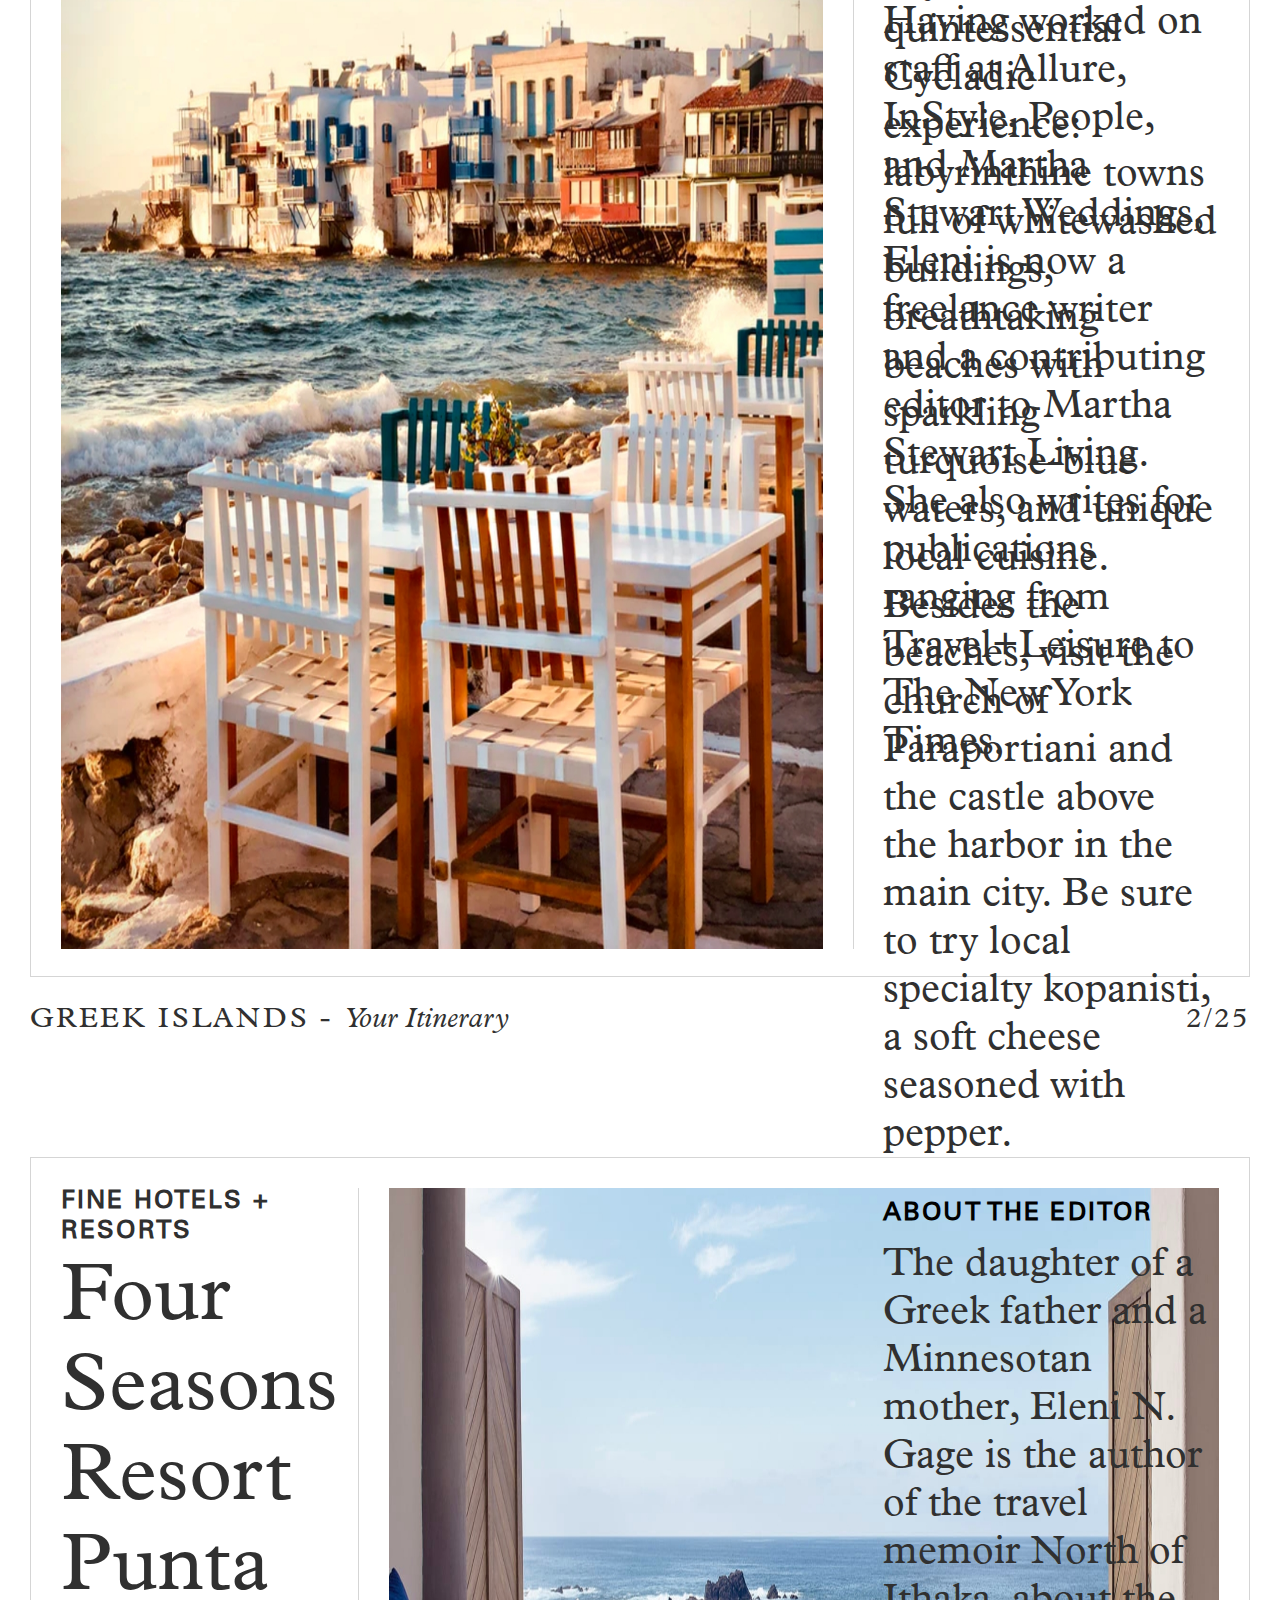
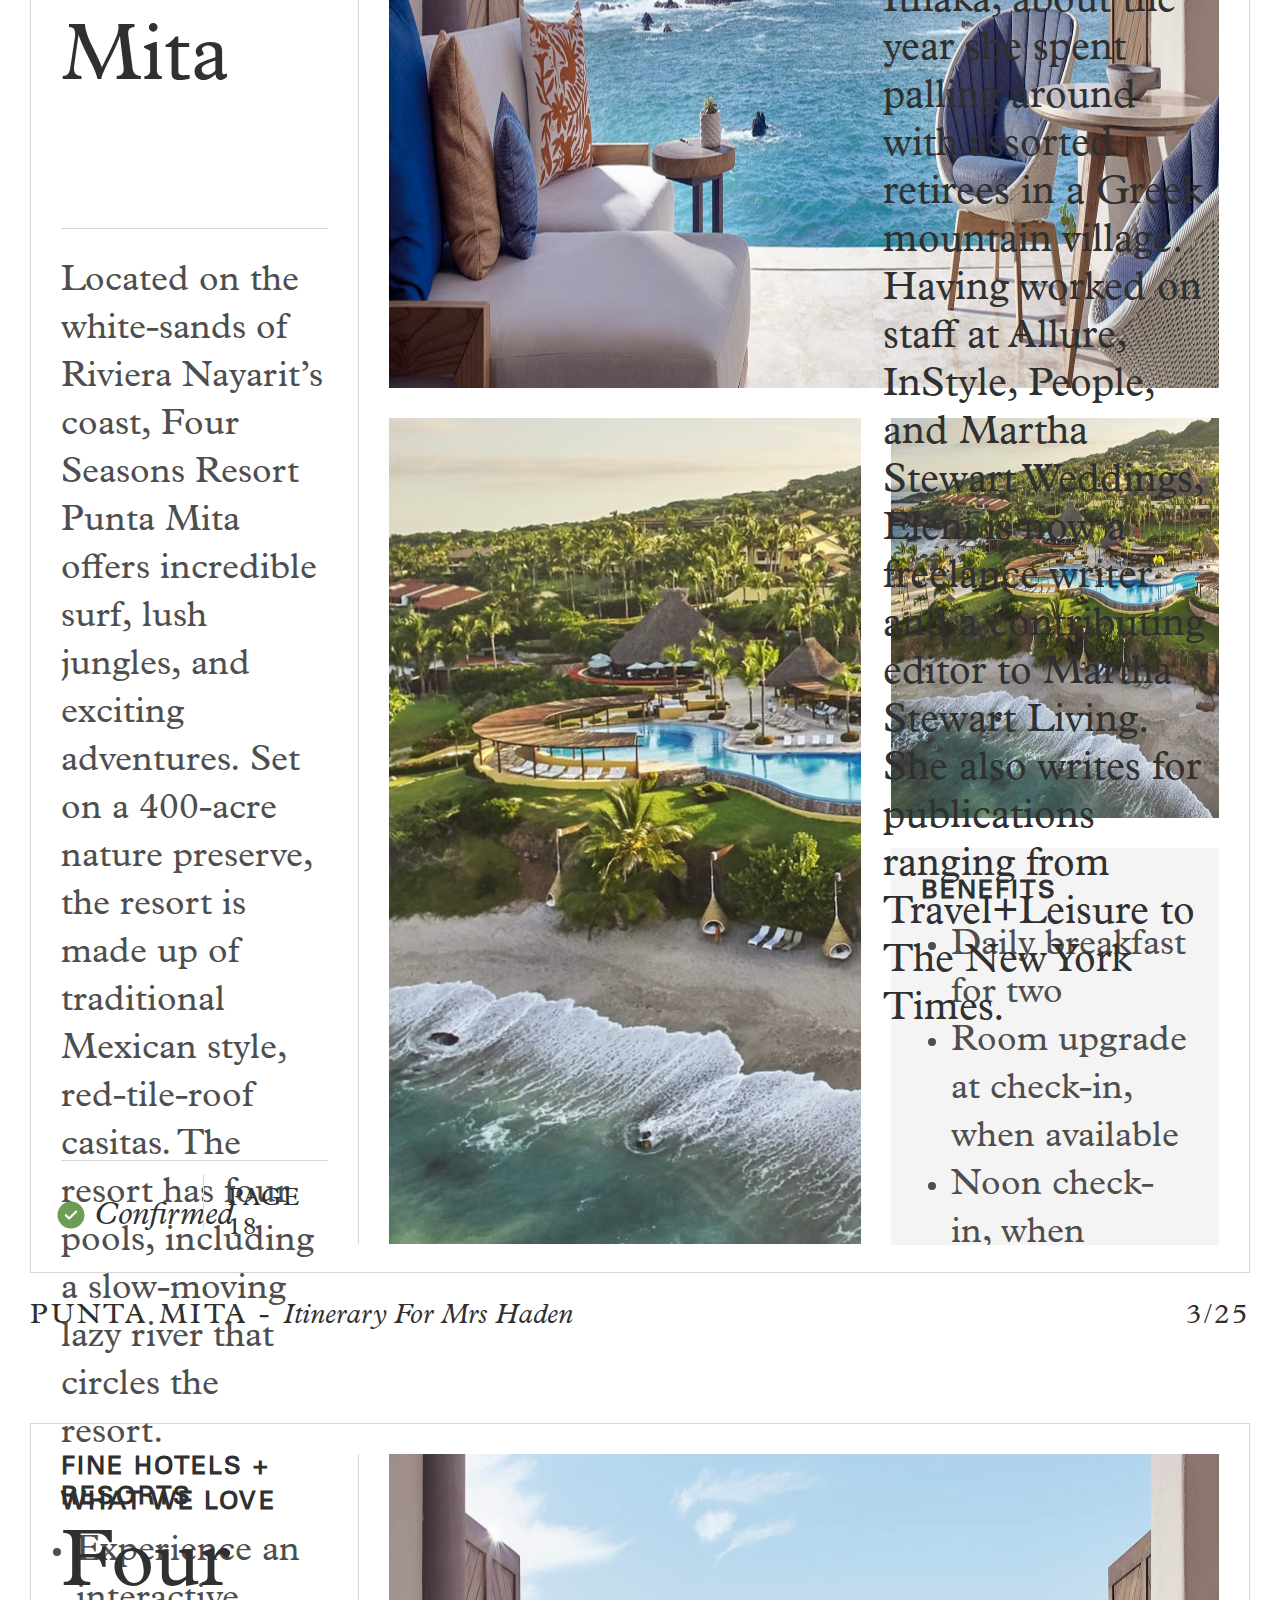
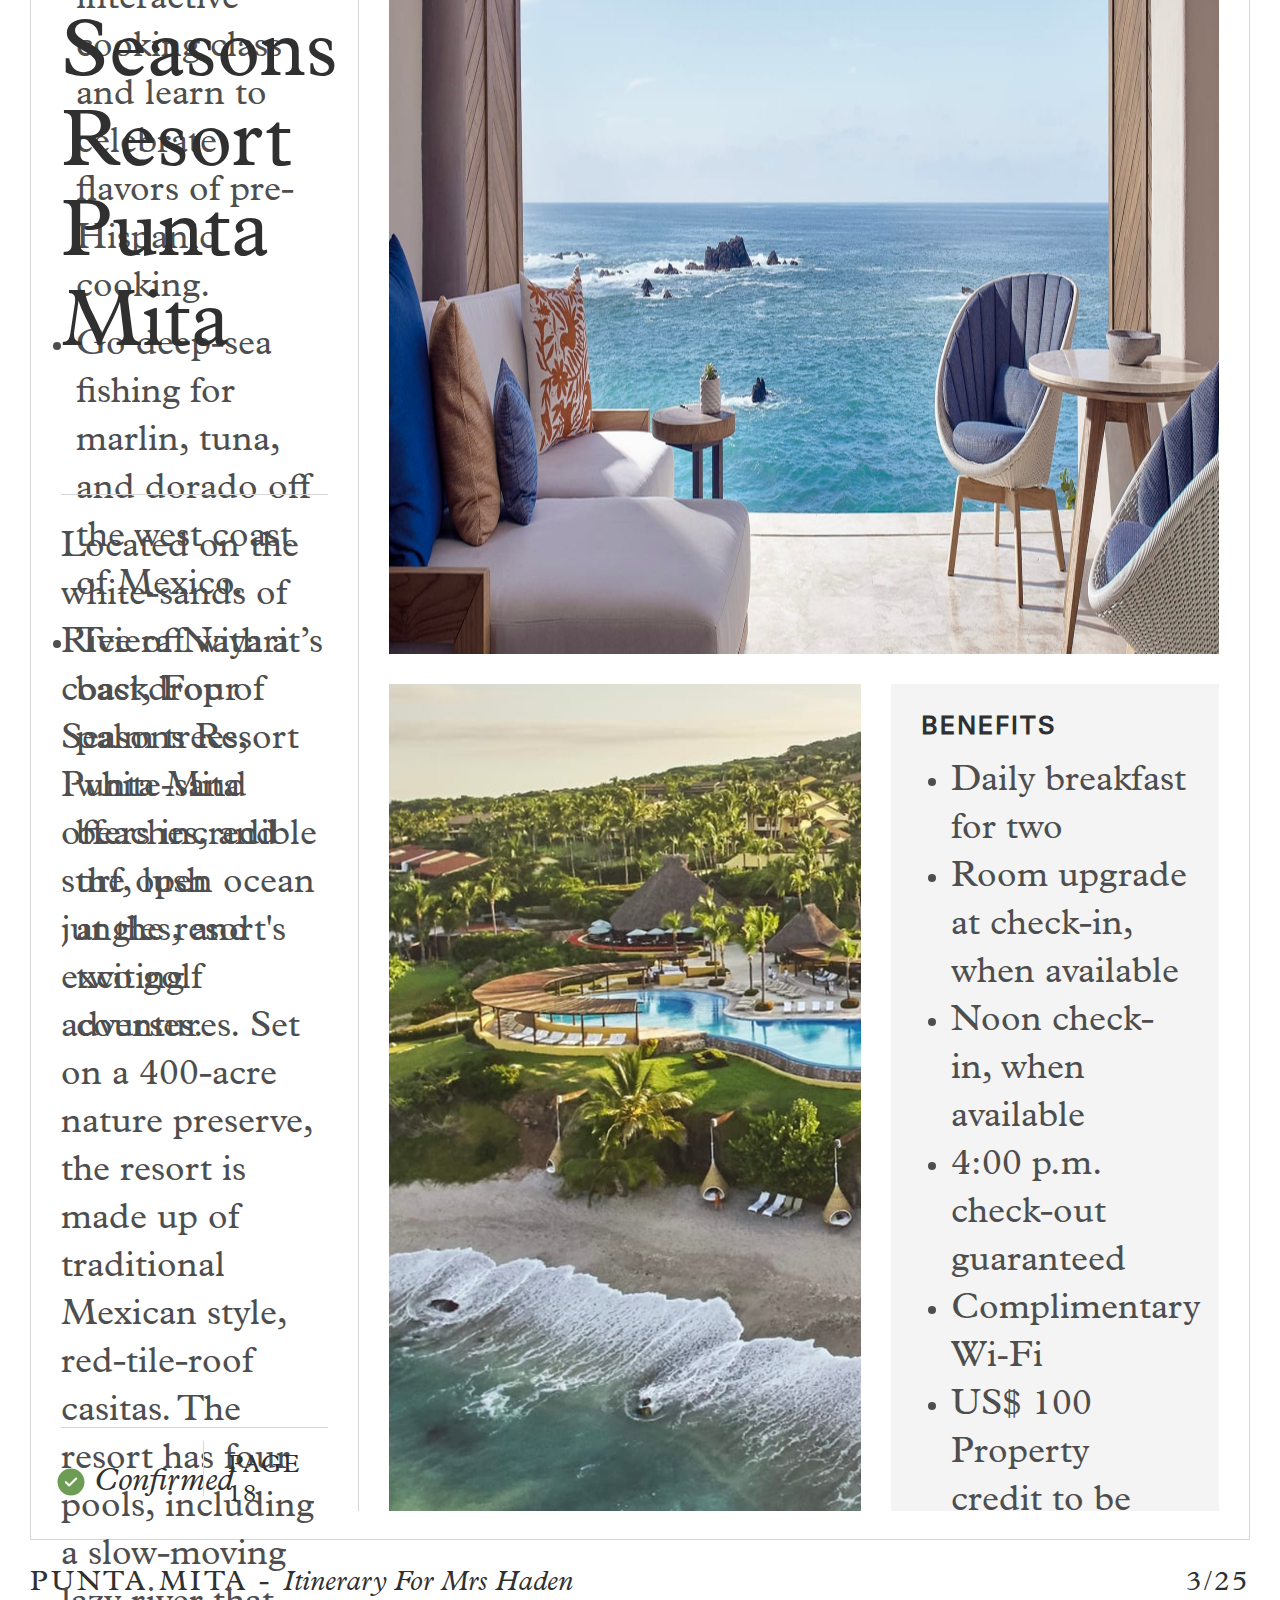
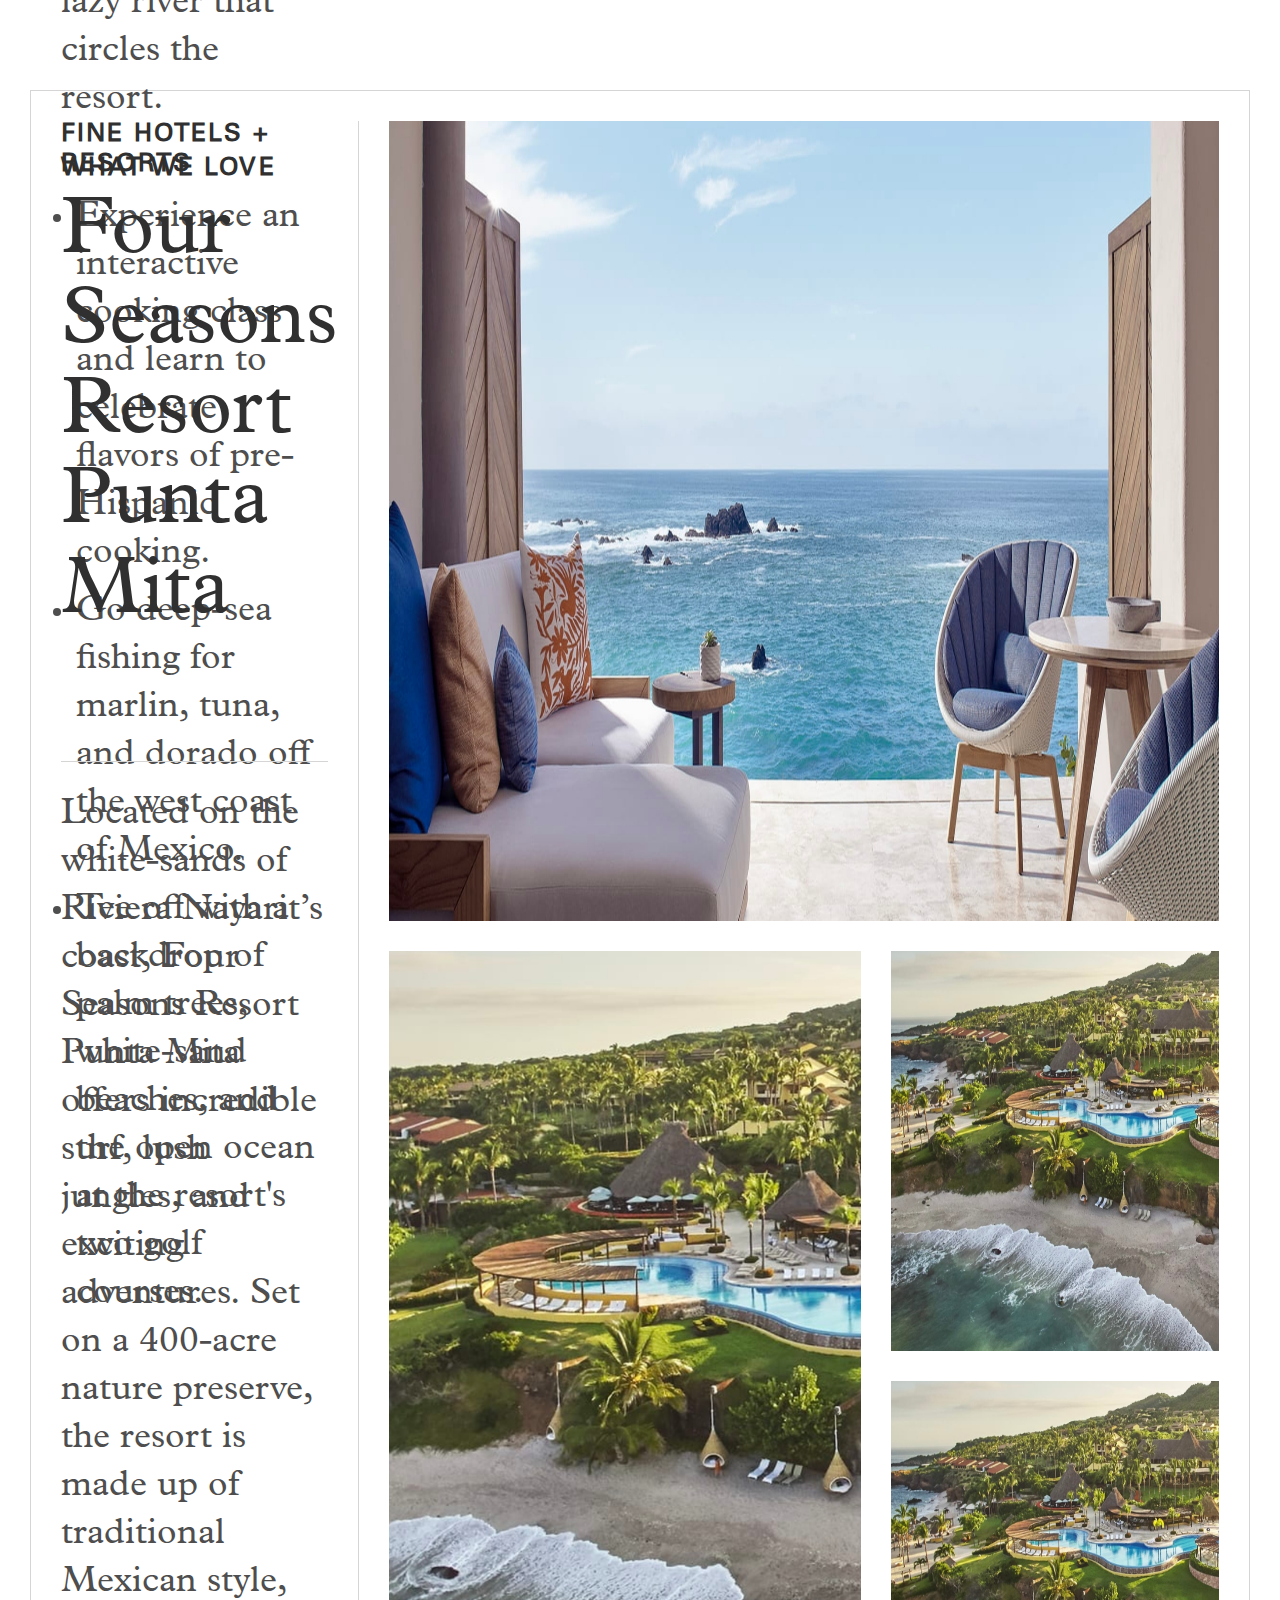
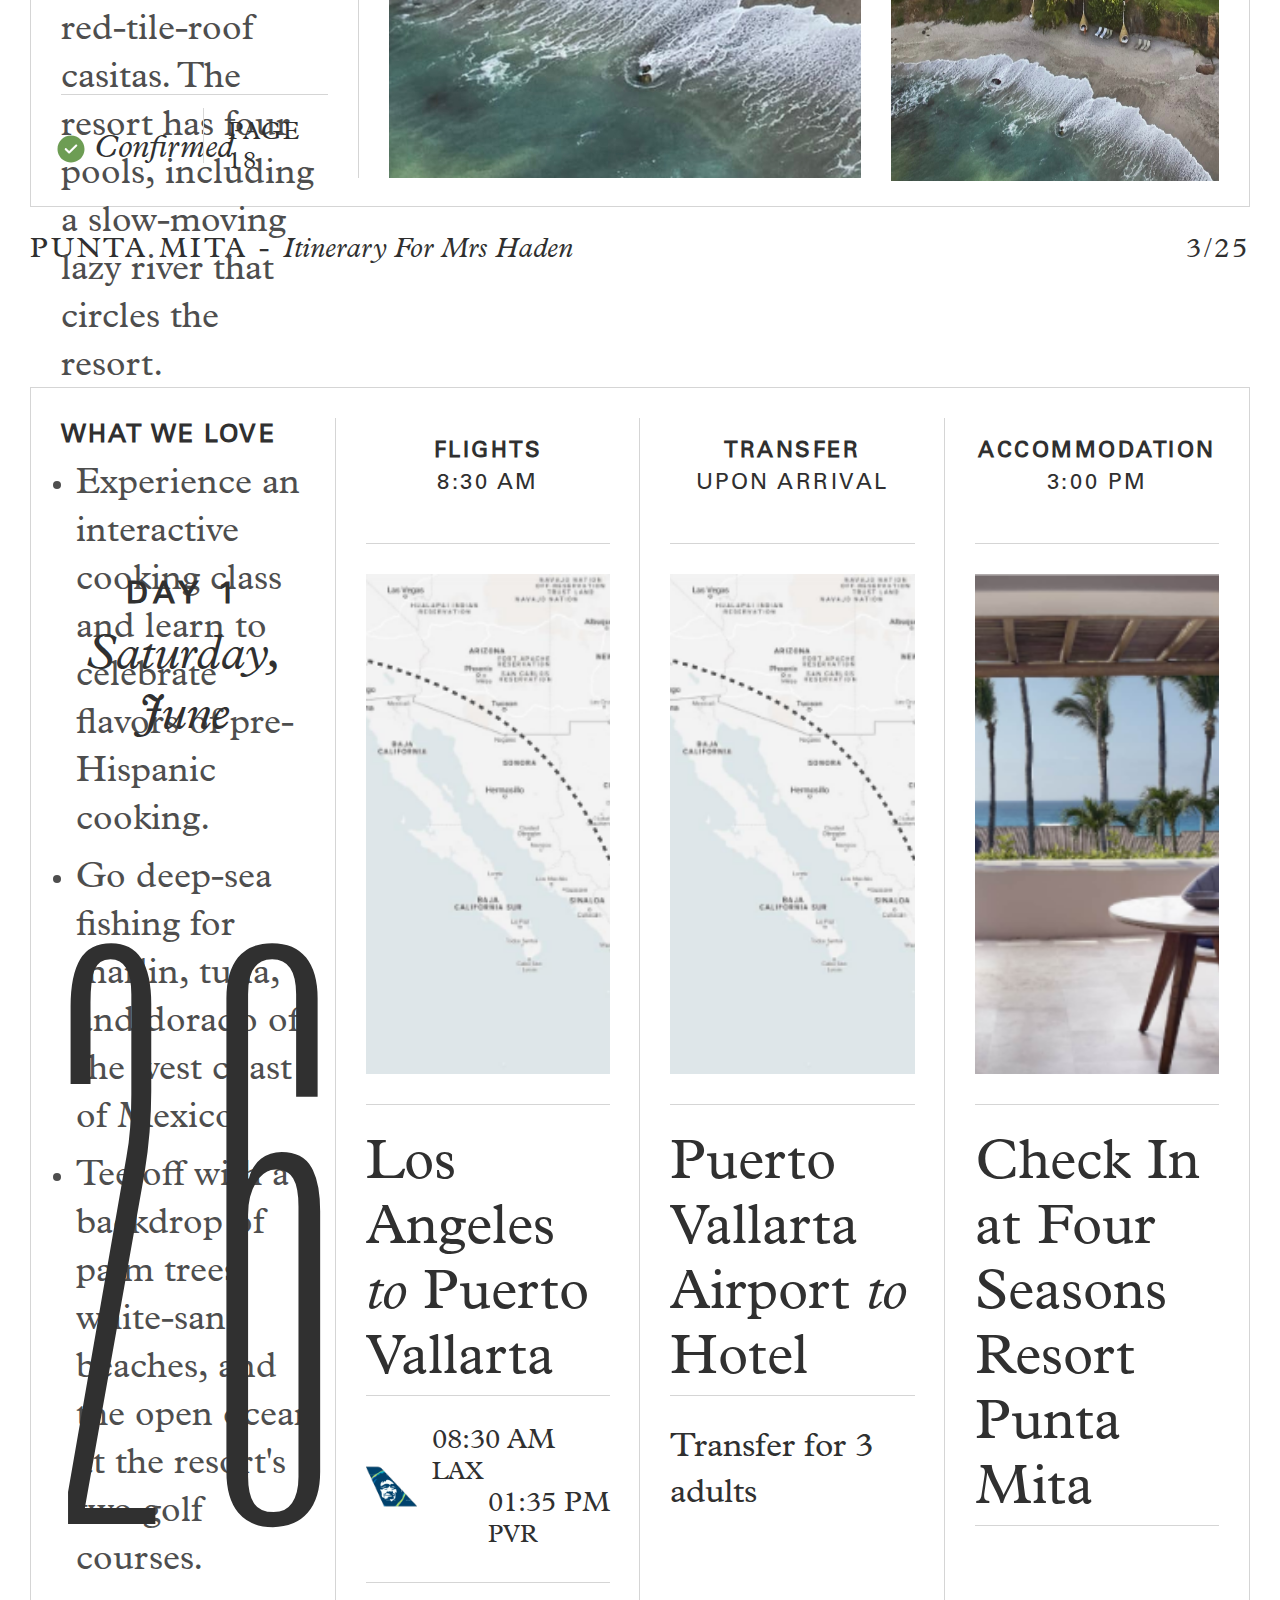
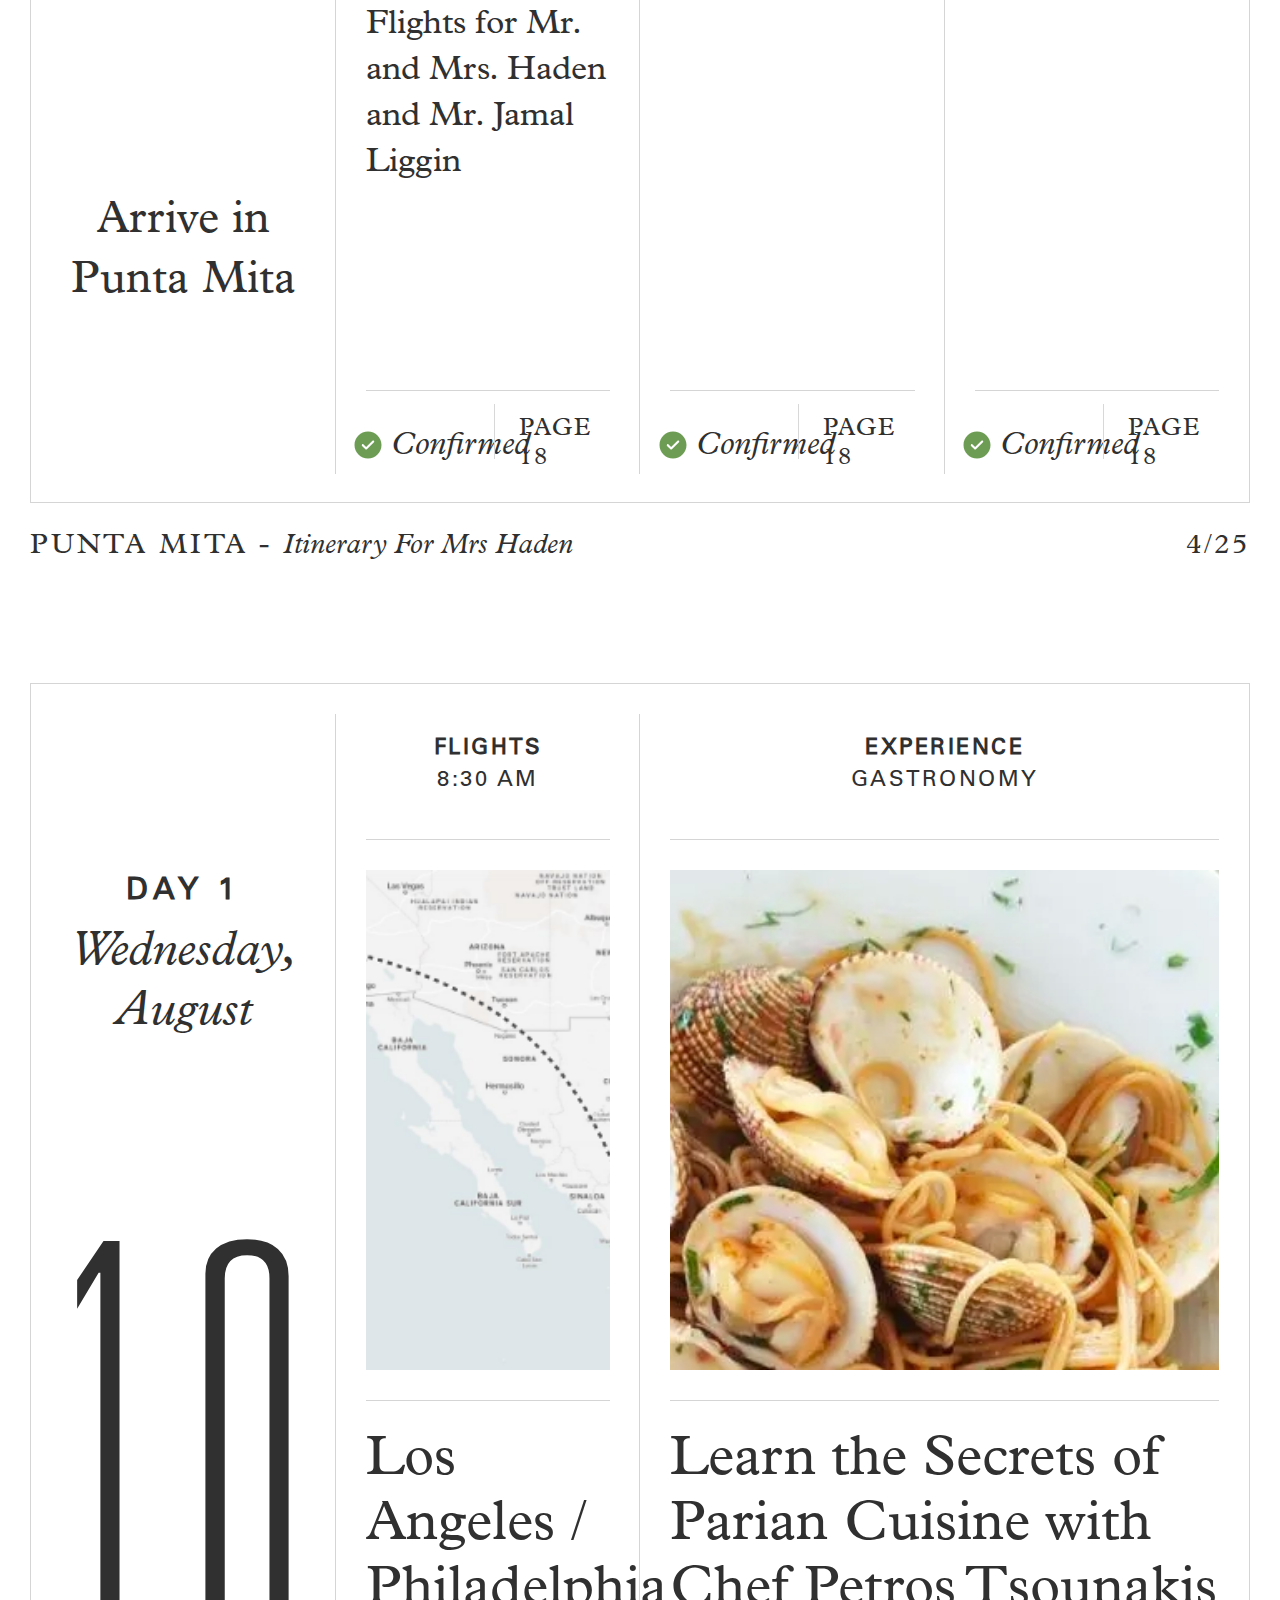
==== commit f77aa579: "06-sep-2021" ====
--- a/index.html
+++ b/index.html
@@ -767,7 +767,7 @@
                             <div class="day-content">
                                 <div class="grid grid-column-gap-60">
                                     <div class="col-6">
-                                        <div class="border-right-after h-500-pt">
+                                        <div class="border-right-after h-537-pt">
                                             <p><span>"Experience delicious Paros cuisine with private chef and ex-restaurant owner Petros Tsounakis."</span>
                                             Cycladic cuisine is one of the most revered in all of Greece. While tavernas and restaurants pepper the island of Paros, imagine the experience of a private, hands-on cooking class and dinner with one of Paros’s own celebrated chefs. Learn the beauty and depth of the region’s cuisine, incorporating the fresh catch of the day, sustainable farming methods, organic seasonal produce, and ancient recipes.</p>
                                         </div>
@@ -2420,7 +2420,7 @@
                 <p>PUNTA MITA - <span>Itinerary for Mrs Haden</span></p>
                 <p>17/26</p>
             </div>
-        </div>
+        </div>  
         <!-- ################### ############
         # Confirmation-example-1 page end # 
         ####################### ###########-->
@@ -3038,7 +3038,7 @@
                                     </div><!-- /. date -->
                                 </div>
                             </div><!-- flight-detials end -->
-                            <div class="ariport-transfer-details pb-80 mb-25 flight-border-btm">
+                            <div class="ariport-transfer-details pb-40 mb-25 flight-border-btm">
                                 <h2>Experience details</h2>
                                 <div class="ariport-transfer-details-single">
                                     <h4>Date</h4>
--- a/assets/css/style.css
+++ b/assets/css/style.css
@@ -93,6 +93,9 @@
 }
 .pb-80{
     padding-bottom: 80pt !important;
+}
+.pb-40{
+    padding-bottom: 40px !important;
 }
 
 .d-block{
@@ -460,9 +463,9 @@
     line-height: 1.5;
     font-weight: bold;
     letter-spacing: 2.14px;
-    margin-top: 25px;
+    margin-top: 35px;
     display: block;
-    padding-bottom: 12px;
+    padding-bottom: 0px;
 }
 .content-footer {
     display: flex;
@@ -1048,12 +1051,13 @@
 
 .confirmation-ex-left-top p {
     color: #303030;
-    font-size: 25px;
+    font-size: 22px;
     font-weight: 400;
     font-family: 'UniversLTStd';
     text-transform: uppercase;
     letter-spacing: 1.62px;
     margin-bottom: 12px;
+
 }
 
 .confirmation-ex-left-top h4 {
@@ -1073,7 +1077,7 @@
     font-family: 'UniversLTStd';
     text-transform: uppercase;
     letter-spacing: 1.62px;
-    font-size: 25px;
+    font-size: 22px;
     margin-top: 0;
     color: #303030;
     margin-bottom: 12px;
@@ -1539,7 +1543,8 @@
  * Agenda css 
  *****************/
  .ariport-transfer-details i {
-    font-size: 22px;
+    /*font-size: 22px;*/
+    font-size: 32px;
     margin-bottom: 20px;
     font-family: 'PlantinMTPro-Italic';
     margin-bottom: 25px;
@@ -1579,6 +1584,7 @@
     font-size: 28px;
     font-weight: normal;
     color: #303030;
+    line-height: 36px;
 }
 
 .quote-tbl-right {
@@ -1698,9 +1704,10 @@
 }
 
 .quote-note span {
-    font-size: 23px;
-    text-transform: uppercase;
-    font-family: 'UniversLTStd';
+    font-size: 22px;
+    text-transform: uppercase;
+    font-family: 'UniversLTStd';
+    letter-spacing: 2.5px;
 }
 
 .quote-note p {
